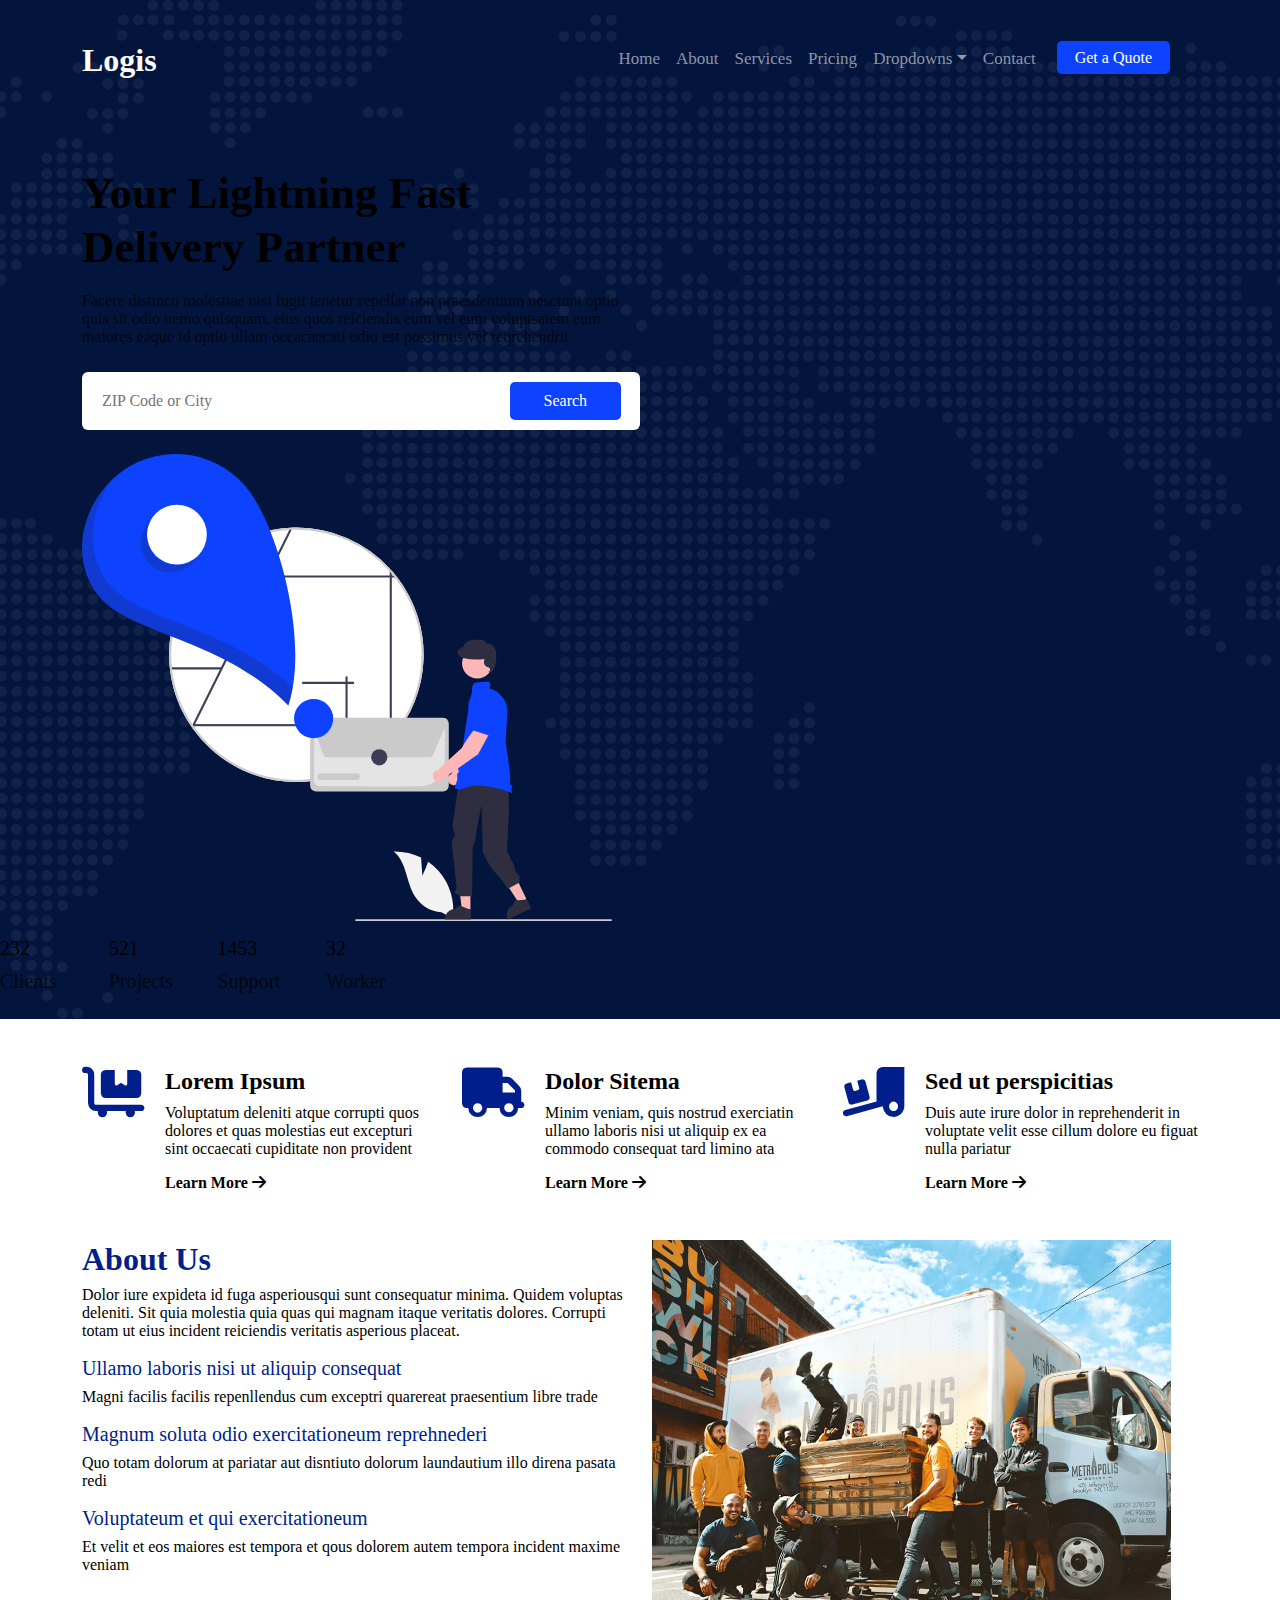
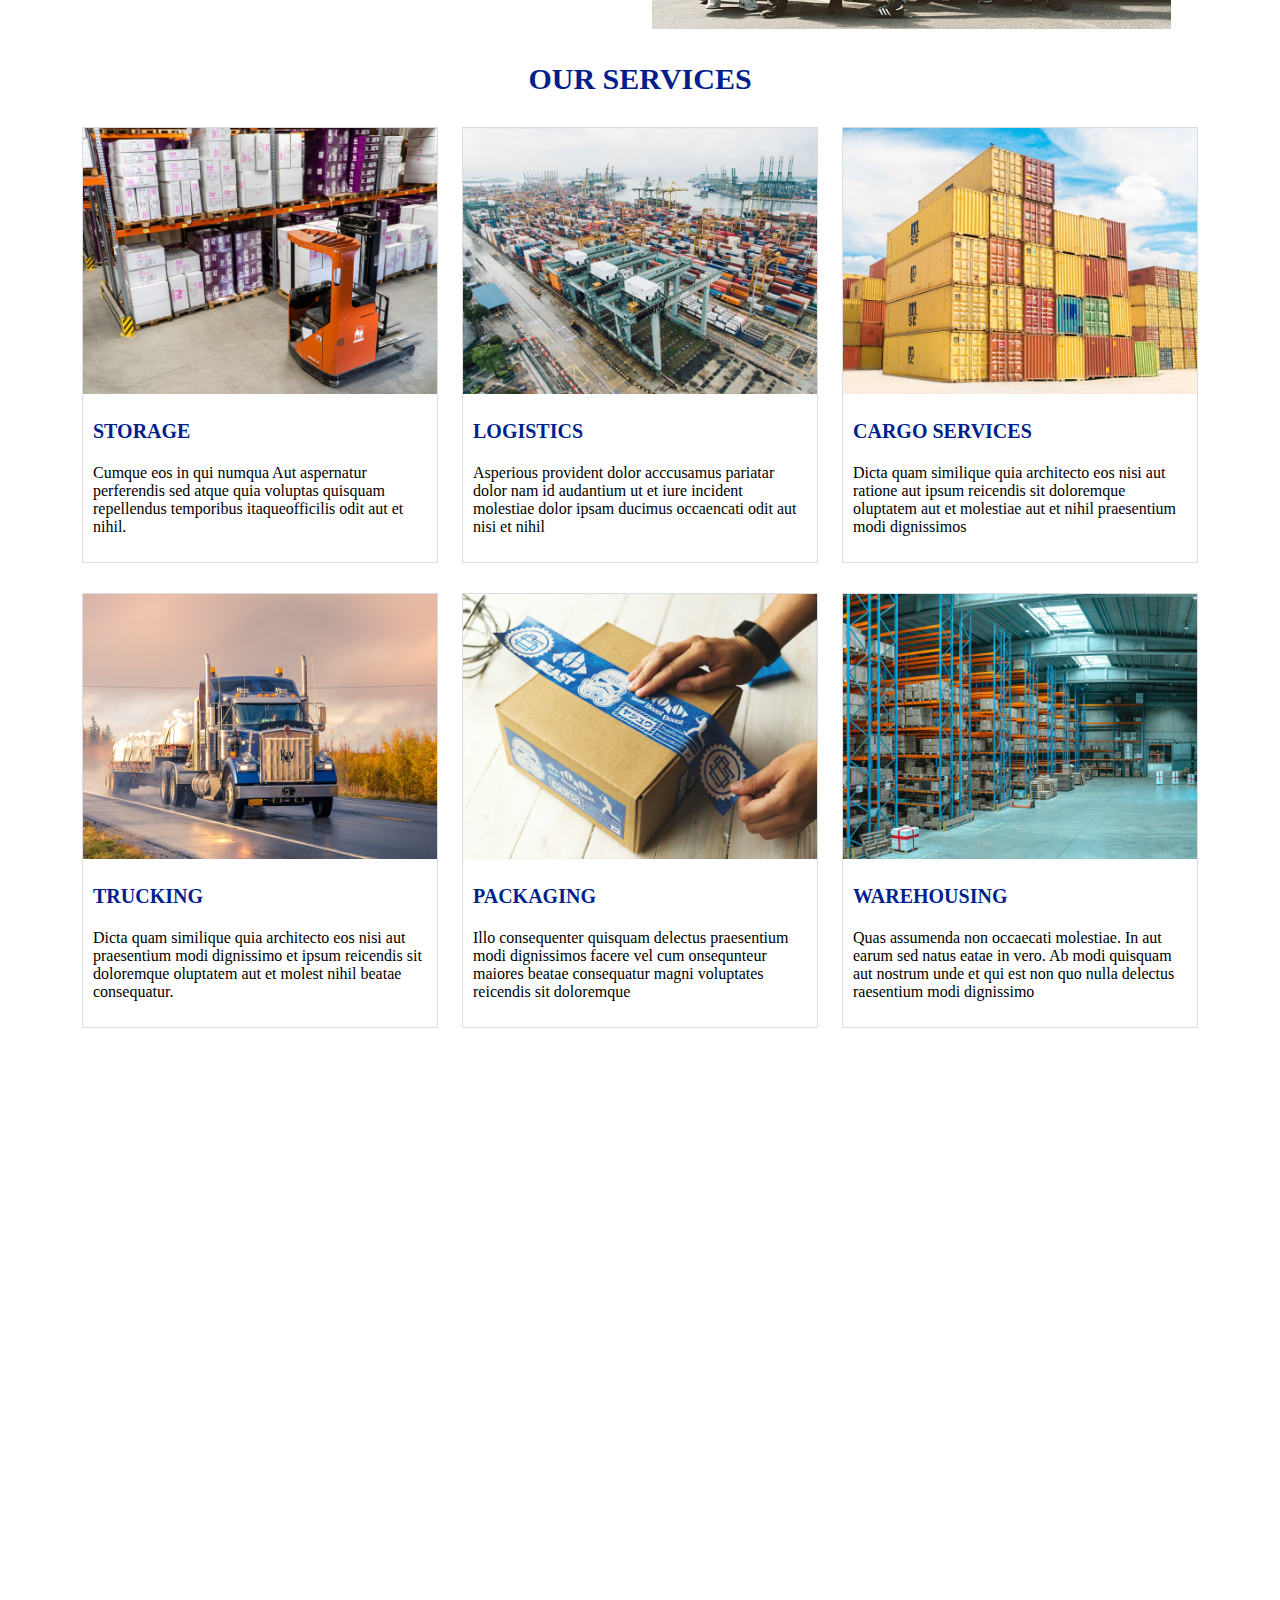
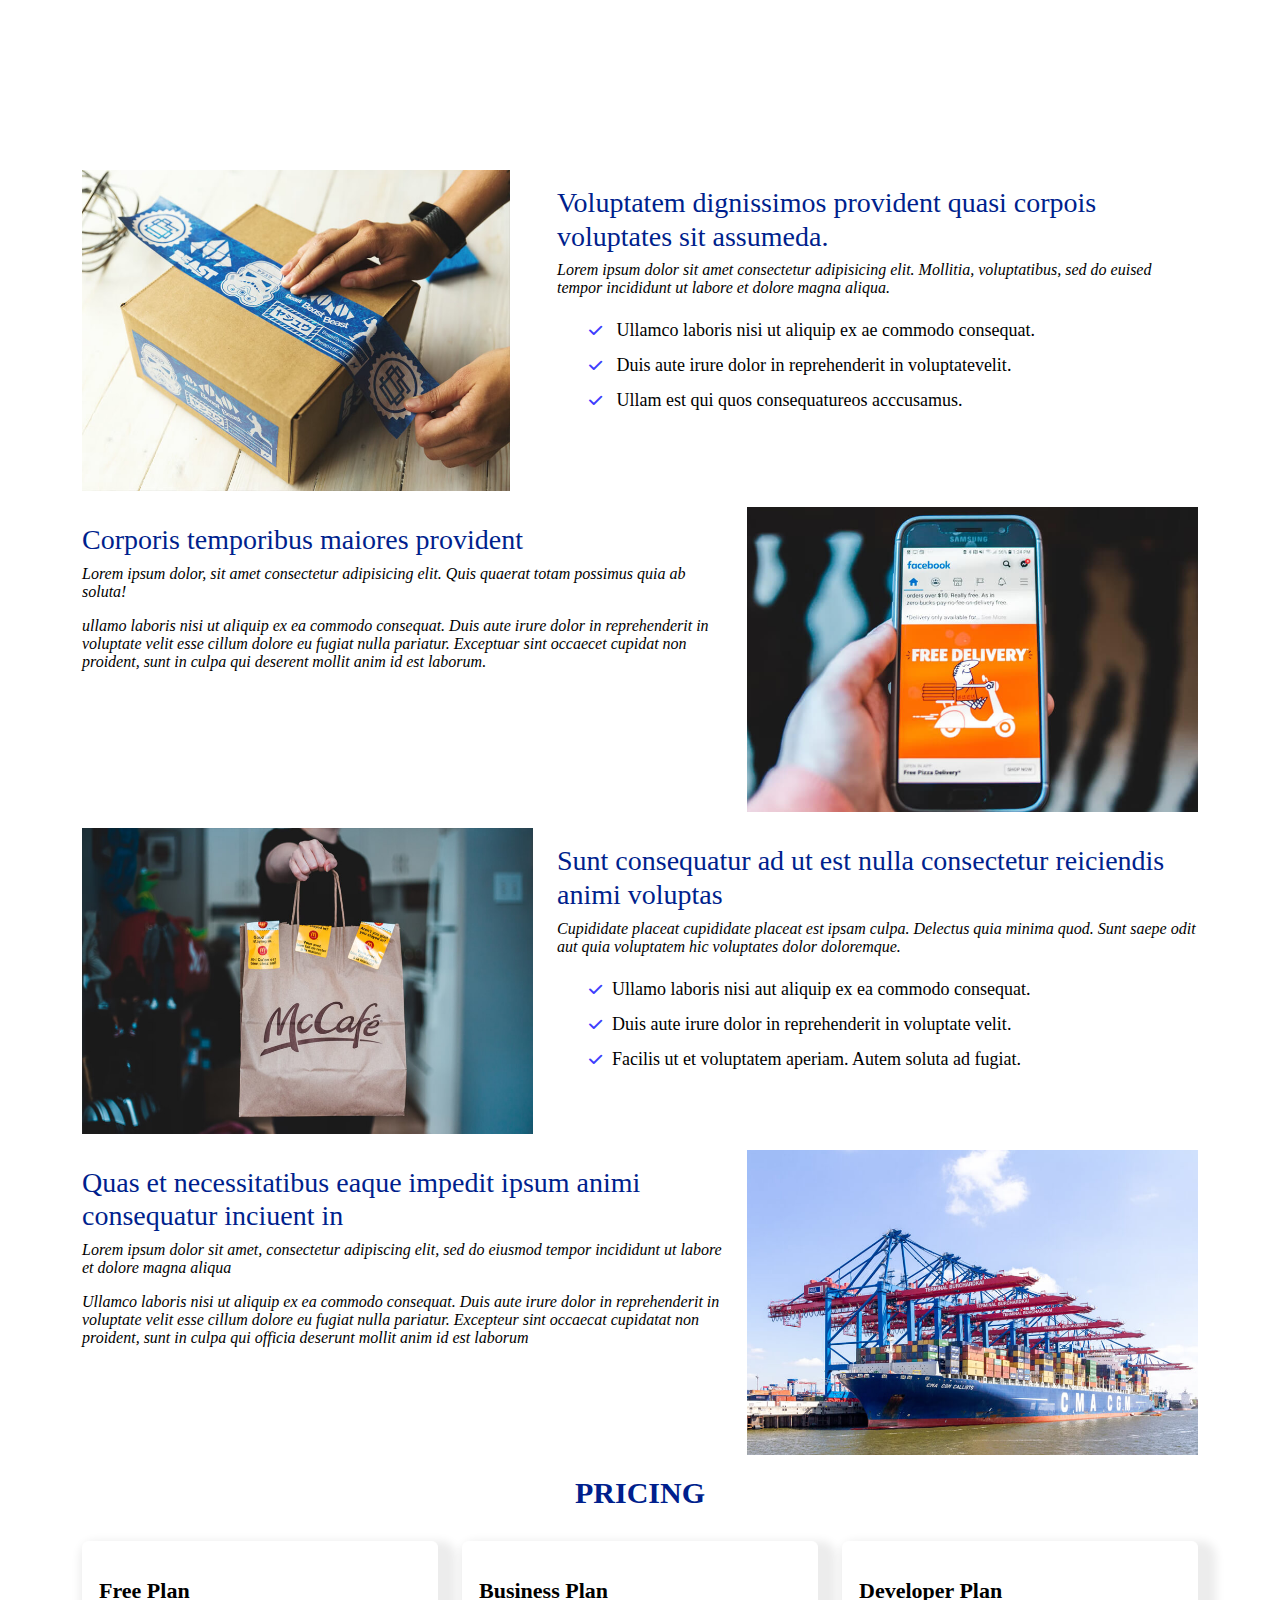
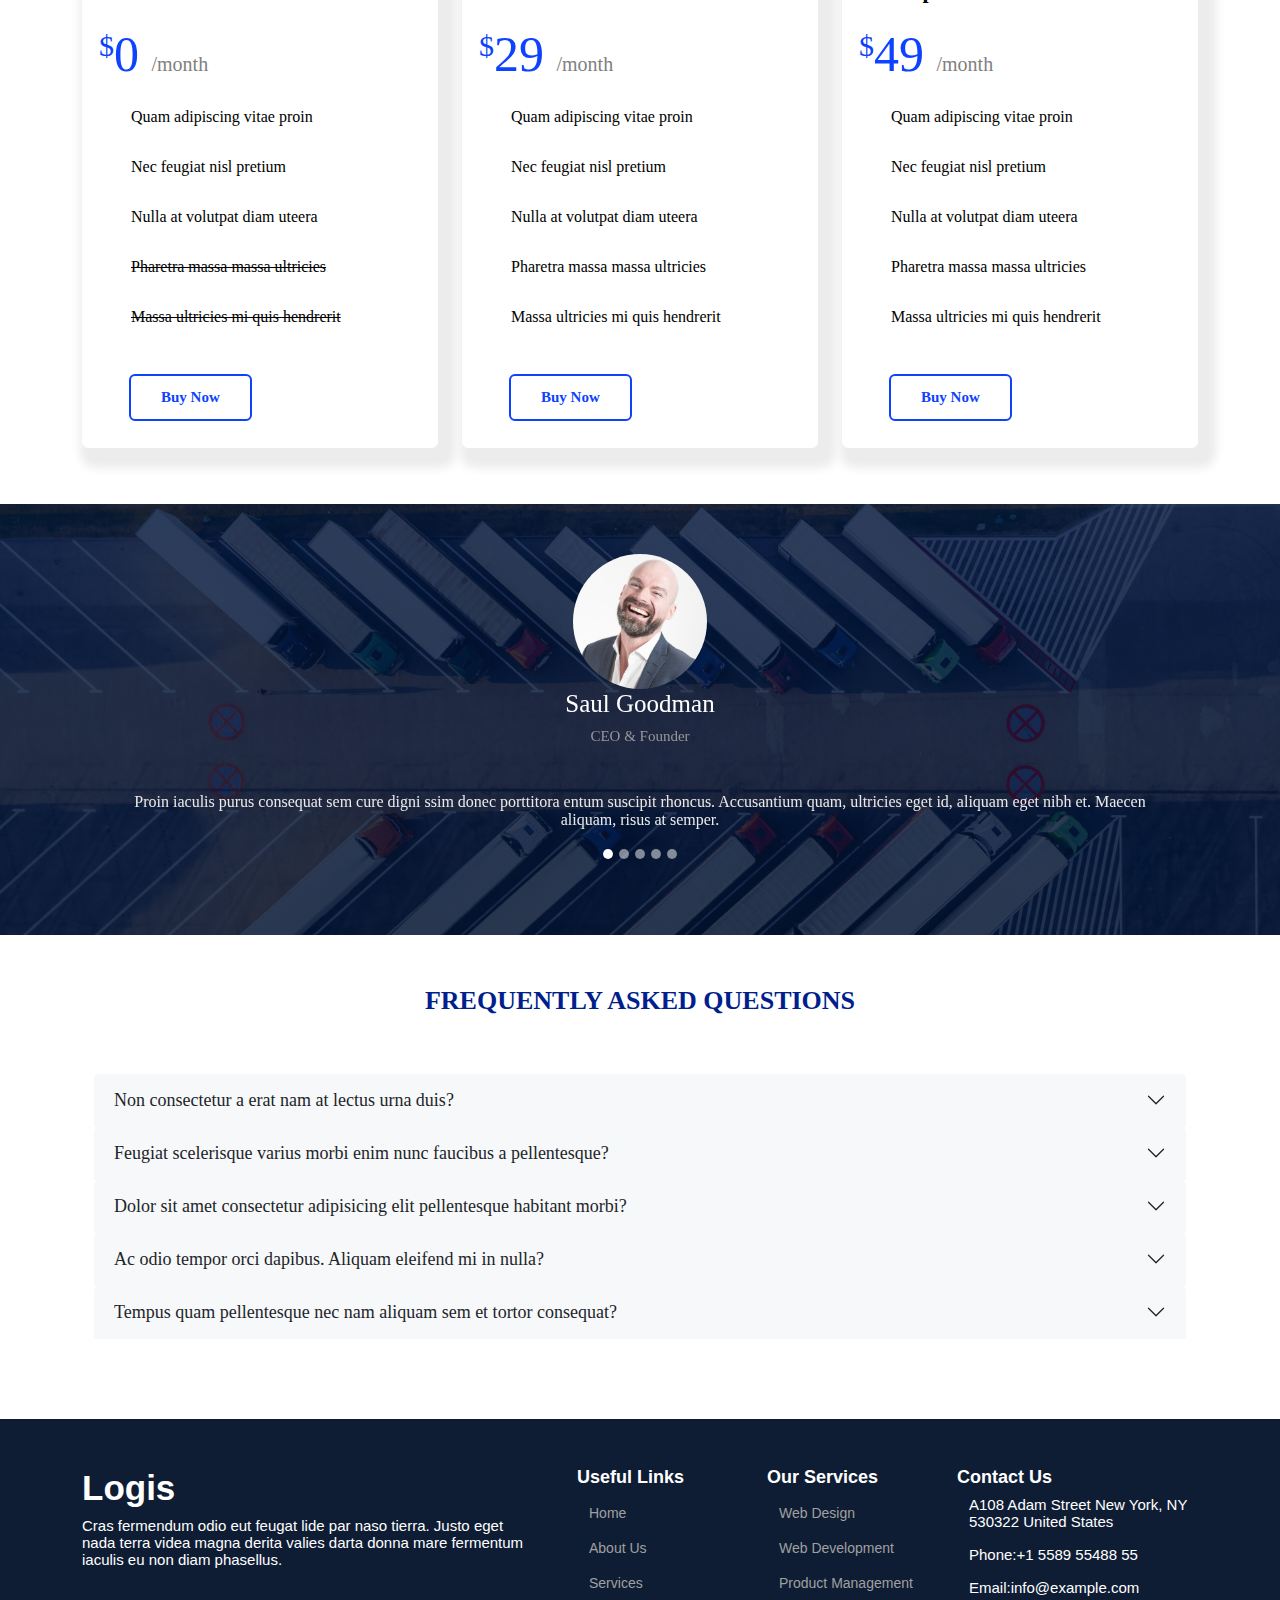
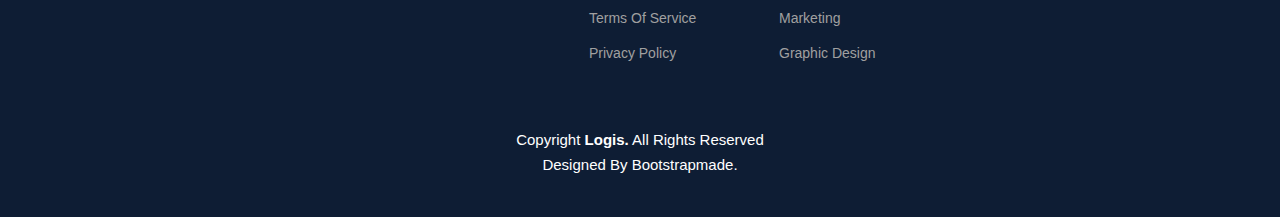
==== index.html @ ae5afc63 "Update index.html" ====
<!DOCTYPE html>
<html lang="en">

<head>
    <meta charset="UTF-8">
    <meta http-equiv="X-UA-Compatible" content="IE=edge">
    <meta name="viewport" content="width=device-width, initial-scale=1.0">
    <link rel="stylesheet" href="style.css">
    <link rel="stylesheet" href="main.css">
    <link rel="stylesheet" href="https://cdnjs.cloudflare.com/ajax/libs/font-awesome/6.2.0/css/all.min.css">
    <title>Logis Bootstrapmade</title>
</head>

<body>

    <div class="banner">
        <nav class="navbar navbar-expand-lg navbar-dark p-4 ">
            <div class="container">
                <a href="index.html" class="navbar-brand fs-2 pt-2">Logis</a>
                <button class="navbar-toggler" data-bs-toggle="offcanvas" data-bs-target="#off">
                    <span class="navbar-toggler-icon"></span>
                </button>
                <div class="offcanvas offcanvas-end" id="off">
                    <div class="offcanvas-header">
                        <a href="index.html" class="navbar-brand">Logis</a>
                        <button class="btn-close" data-bs-dismiss="offcanvas" style="color: white !important;">
                        </button>
                    </div>
                    <div class="offcanvas-body">
                        <ul class="navbar-nav ms-auto">
                            <li class="nav-item"><a href="index.html" class="nav-link">Home </a></li>
                            <li class="nav-item"><a href="about.html" class="nav-link">About </a></li>
                            <li class="nav-item"><a href="service.html" class="nav-link ">Services</a></li>
                            <li class="nav-item"><a href="pricing.html" class="nav-link">Pricing</a></li>
                            <li class="nav-item dropdown"><a href="#" class="nav-link dropdown-toggle "
                                    data-bs-target="#drop" data-bs-toggle="dropdown">Dropdowns</a>
                                <ul class="dropdown-menu" id="drop">
                                    <li><a href="" class="dropdown-item">Drop down 1</a></li>
                                    <li><a href="" class="dropdown-item">Drop down 2</a></li>
                                    <li><a href="" class="dropdown-item">Drop down 3</a></li>
                                    <li><a href="" class="dropdown-item">Drop down 4</a></li>

                                </ul>
                            </li>
                            <li class="nav-item"><a href="contact.html" class="nav-link ">Contact</a></li>
                            <!-- <button class="btn btn-primary p-2">Get a Quote</button> -->
                            <div class="btn">
                                <a href="getaquote.html">Get a Quote</a>
                            </div>
                        </ul>
                    </div>
                </div>
            </div>
        </nav>
        <div class="container text-light>
            <div class="row ">
                <div class="col-12 col-lg-6 col-md-12 col-sm-12 pb-4">
                    <h2 class="pt-5 ">Your lightning fast delivery partner</h2>
                    <p>Facere distinco molestiae nisi fugit tenetur repellat non praesdentium nesciunt optio quis sit
                        odio
                        nemo quisquam. eius quos reiciendis eum vel eum voluptsatem eum maiores eaque id optio ullam
                        occacaecati odio est possimus vel reqrehendrit </p>
                    <form action="">
                        <div class="input">
                            <input type="text" placeholder="ZIP Code or City">
                            <button type="submit">Search</button>
                        </div>
                    </form>
                </div>
                <div class="col-12 col-lg-6 col-md-12 col-sm-12 mb-3">
                    <img src="hero-img.svg" alt="">
                </div>
            </div>
            <div class="row text-center text-lg-start">
                <div class="col-6 col-lg-1 col-md-6 col-sm-6 ">
                    <span class="fs-5 ">232</span>
                    <p class="fs-5 ">Clients</p>
                </div>
                <div class="col-6 col-lg-1 col-md-6 col-sm-6 ">
                    <span class="fs-5 ">521</span>
                    <p class="fs-5 ">Projects</p>
                </div>
                <div class="col-6 col-lg-1 col-md-6 col-sm-6 ">
                    <span class="fs-5 ">1453</span>
                    <p class="fs-5 ">Support</p>
                </div>
                <div class="col-6 col-lg-1 col-md-6 col-sm-6 ">
                    <span class="fs-5 ">32</span>
                    <p class="fs-5 ">Worker</p>
                </div>
            </div>
        </div>
    </div>
    <section class="start">
        <div class="container">
            <div class="row pt-5">
                <div class="col-12 col-lg-4 col-md-12 col-sm-12 d-flex">
                    <div class="div">
                        <i class="fa-solid fa-cart-flatbed"></i>
                    </div>
                    <div>
                        <h3 class="fs-4">Lorem Ipsum</h3>
                        <p>Voluptatum deleniti atque corrupti quos dolores et quas molestias eut excepturi sint
                            occaecati
                            cupiditate
                            non provident</p>
                        <a href="">Learn More <i class="fa-solid fa-arrow-right"></i></a>
                    </div>
                </div>
                <div class="col-12 col-lg-4 col-md-12 col-sm-12 d-flex">
                    <div class="div">
                        <i class="fa-solid fa-truck"></i>
                    </div>
                    <div class="">
                        <h3 class="fs-4">Dolor Sitema</h3>
                        <p>Minim veniam, quis nostrud exerciatin ullamo laboris nisi ut aliquip ex ea commodo consequat
                            tard
                            limino ata</p>
                        <a href="">Learn More <i class="fa-solid fa-arrow-right"></i></a>
                    </div>
                </div>
                <div class="col-12 col-lg-4 col-md-12 col-sm-12 d-flex">
                    <div class="div">
                        <i class="fa-solid fa-truck-ramp-box"></i>
                    </div>
                    <div>
                        <h3 class="fs-4">Sed ut perspicitias</h3>
                        <p>Duis aute irure dolor in reprehenderit in voluptate velit esse cillum dolore eu figuat nulla
                            pariatur
                        </p>
                        <a href="">Learn More <i class="fa-solid fa-arrow-right"></i></a>
                    </div>
                </div>
            </div>
        </div>
    </section>
    <section class="about">
        <div class="container">
            <div class="row">
                <div class="col-12 col-lg-6 col-sm-12">
                    <h3 class="fs-2">About Us </h3>
                    <p>Dolor iure expideta id fuga asperiousqui sunt consequatur minima. Quidem voluptas deleniti. Sit
                        quia
                        molestia quia quas qui magnam itaque veritatis dolores. Corrupti totam ut eius incident
                        reiciendis
                        veritatis asperious placeat. </p>
                    <div class="col">
                        <h5>Ullamo laboris nisi ut aliquip consequat</h5>
                        <p>Magni facilis facilis repenllendus cum exceptri quarereat praesentium libre trade </p>
                    </div>
                    <div class="col">
                        <h5>Magnum soluta odio exercitationeum reprehnederi</h5>
                        <p>Quo totam dolorum at pariatar aut disntiuto dolorum laundautium illo direna pasata redi </p>
                    </div>
                    <div class="col">
                        <h5>Voluptateum et qui exercitationeum </h5>
                        <p>Et velit et eos maiores est tempora et qous dolorem autem tempora incident maxime veniam </p>
                    </div>
                </div>
                <div class="col-12 col-lg-6 col-md-12 col-sm-12">
                    <img src="about.jpg" alt="">
                </div>
            </div>
        </div>

    </section>
    <div class="ourservices">
        <h3>OUR SERVICES </h3>
    </div>
    <section class="service">
        <div class="container">
            <div class="d-flex">
                <div class="row">
                    <div class="col-11 col-lg-4 col-md-6 col-sm-12">
                        <div class="card">

                            <img src="storage-service.jpg" class="w-100" alt="">
                            <h5>STORAGE</h5>
                            <p>Cumque eos in qui numqua Aut aspernatur perferendis sed atque quia voluptas
                                quisquam
                                repellendus temporibus itaqueofficilis odit aut et nihil.</p>

                        </div>
                    </div>
                    <div class="col-11 col-lg-4 col-md-6 col-sm-12">
                        <div class="card">

                            <img src="logistics-service.jpg" alt="" class="w-100">
                            <h5>logistics</h5>
                            <p>Asperious provident dolor acccusamus pariatar dolor nam id audantium ut et iure
                                incident
                                molestiae dolor ipsam ducimus occaencati odit aut nisi et nihil</p>

                        </div>
                    </div>
                    <div class="col-11 col-lg-4 col-md-6 col-sm-12">
                        <div class="card">

                            <img src="cargo-service.jpg" alt="" class="w-100">
                            <h5>cargo services</h5>
                            <p>Dicta quam similique quia architecto eos nisi aut ratione aut ipsum reicendis sit
                                doloremque oluptatem aut et molestiae aut et nihil praesentium modi dignissimos </p>

                        </div>
                    </div>
                    <div class="col-11 col-lg-4 col-md-6 col-sm-12">
                        <div class="card">

                            <img src="trucking-service.jpg" class="w-100" alt="">
                            <h5>trucking</h5>
                            <p>Dicta quam similique quia architecto eos nisi aut praesentium modi dignissimo et
                                ipsum reicendis sit doloremque
                                oluptatem aut et molest nihil beatae consequatur.</p>

                        </div>
                    </div>
                    <div class="col-11 col-lg-4 col-md-6 col-sm-12">
                        <div class="card">

                            <img src="packaging-service.jpg" class="w-100" alt="">
                            <h5>packaging</h5>
                            <p>Illo consequenter quisquam delectus praesentium modi dignissimos facere vel cum
                                onsequnteur maiores beatae consequatur magni voluptates reicendis sit doloremque
                            </p>

                        </div>
                    </div>
                    <div class="col-11 col-lg-4 col-md-6 col-sm-12">
                        <div class="card">

                            <img src="warehousing-service.jpg" class="w-100" alt="">
                            <h5>warehousing</h5>
                            <p>Quas assumenda non occaecati molestiae. In aut earum sed natus eatae in vero. Ab modi
                                quisquam aut nostrum unde et qui est non quo nulla delectus raesentium modi
                                dignissimo</p>

                        </div>
                    </div>
                </div>
            </div>
        </div>
    </section>
    <div class="call">
        <div class="container">
            <h4>Call to action</h4>
            <div class="text-center">
                <p>Duis aute irure dolor in reprehndit in voluptate velit esse cillum dolore eu fugiat nulla
                    pariatur.
                    Exceptuar sint occaecati cupidatat non proident, sunt in culpa qui officia deserunt mollit anim
                    id
                    est laborum.</p>
                <button>Call To Action</button>
            </div>
        </div>
    </div>
    <div class="features ">
        <div class="container">
            <div class="row feature-1">
                <div class="col-12 col-lg-5 col-md-5 col-sm-12 ">
                    <img src="packaging-service.jpg" alt="" class="img-fluid">
                </div>
                <div class="col-12 col-lg-7 col-md-7 col-sm-12 pt-3">
                    <h3>Voluptatem dignissimos provident quasi corpois voluptates sit assumeda.</h3>
                    <p>Lorem ipsum dolor sit amet consectetur adipisicing elit. Mollitia, voluptatibus, sed do euised
                        tempor
                        incididunt ut labore et dolore magna aliqua.</p>
                    <ul>
                        <li><i class="fa-solid fa-check"></i> Ullamco laboris nisi ut aliquip ex ae commodo consequat.
                        </li>
                        <li><i class="fa-solid fa-check"></i> Duis aute irure dolor in reprehenderit in voluptatevelit.
                        </li>
                        <li><i class="fa-solid fa-check"></i> Ullam est qui quos consequatureos acccusamus.</li>
                    </ul>
                </div>
            </div>
            <div class="row feature-2">
                <div class="col-12 col-lg-7 col-md-7 col-sm-12 pt-3">
                    <h3>Corporis temporibus maiores provident</h3>
                    <p>Lorem ipsum dolor, sit amet consectetur adipisicing elit. Quis quaerat totam possimus quia ab
                        soluta!
                    </p>
                    <p>ullamo laboris nisi ut aliquip ex ea commodo consequat. Duis aute irure dolor in reprehenderit in
                        voluptate velit esse cillum dolore eu fugiat nulla pariatur. Exceptuar sint occaecet cupidat non
                        proident, sunt in culpa qui deserent mollit anim id est laborum. </p>
                </div>
                <div class="col-12 col-lg-5 col-md-5 col-sm-12">
                    <img src="features-2.jpg" alt="" class="w-100">
                </div>
            </div>
            <div class="row feature-3">
                <div class="col-12 col-lg-5 col-md-5 col-sm-12">
                    <img src="features-3.jpg" alt="" class="w-100">
                </div>
                <div class="col-12 col-lg-7 col-md-7 col-sm-12 pt-3">
                    <h3>Sunt consequatur ad ut est nulla consectetur reiciendis animi voluptas </h3>
                    <p>Cupididate placeat cupididate placeat est ipsam culpa. Delectus quia minima quod. Sunt saepe odit
                        aut quia voluptatem hic voluptates dolor doloremque. </p>
                    <ul>
                        <li><i class="fa-solid fa-check"></i>Ullamo laboris nisi aut aliquip ex ea commodo consequat.
                        </li>
                        <li><i class="fa-solid fa-check"></i>Duis aute irure dolor in reprehenderit in voluptate velit.
                        </li>
                        <li><i class="fa-solid fa-check"></i>Facilis ut et voluptatem aperiam. Autem soluta ad fugiat.
                        </li>
                    </ul>
                </div>
            </div>
            <div class="row feature-4">
                <div class="col-12 col-lg-7 col-md-7 col-sm-12 pt-3">
                    <h3>Quas et necessitatibus eaque impedit ipsum animi consequatur inciuent in</h3>
                    <p>Lorem ipsum dolor sit amet, consectetur adipiscing elit, sed do eiusmod tempor incididunt ut
                        labore et dolore magna aliqua</p>
                    <p>Ullamco laboris nisi ut aliquip ex ea commodo consequat. Duis aute irure dolor in reprehenderit
                        in voluptate velit esse cillum dolore eu fugiat nulla pariatur. Excepteur sint occaecat
                        cupidatat non proident, sunt in culpa qui officia deserunt mollit anim id est laborum</p>
                </div>
                <div class="col-12 col-lg-5 col-md-5 col-sm-12 ">
                    <img src="features-4.jpg" alt="" class="w-100">
                </div>
            </div>
        </div>
    </div>

    <div class="pricing">
        <div class="container">
            <h3 class="price">pricing</h3>
            <div class="row">
                <div class="col-12 col-lg-4 col-md-12 col-sm-12">
                    <div class="card">
                        <div class="card-body">
                            <h3>free plan</h3>
                            <h4>
                                <sup>$</sup>0
                                <span>/month</span>
                            </h4>
                            <ul>
                                <li> Quam adipiscing vitae proin</li>
                                <li>Nec feugiat nisl pretium</li>
                                <li> Nulla at volutpat diam uteera</li>
                                <del>
                                    <li> Pharetra massa massa ultricies</li>
                                    <li> Massa ultricies mi quis hendrerit</li>
                                </del>
                            </ul>
                            <a href="" class="btn"> Buy Now</a>
                        </div>
                    </div>
                </div>
                <div class="col-12 col-lg-4 col-md-12 col-sm-12">
                    <div class="card">
                        <div class="card-body">
                            <h3>business plan</h3>
                            <h4>
                                <sup>$</sup>29
                                <span>/month</span>
                            </h4>
                            <ul>
                                <li> Quam adipiscing vitae proin</li>
                                <li>Nec feugiat nisl pretium</li>
                                <li> Nulla at volutpat diam uteera</li>
                                <li> Pharetra massa massa ultricies</li>
                                <li> Massa ultricies mi quis hendrerit</li>
                            </ul>
                            <a href="" class="btn"> Buy Now</a>
                        </div>
                    </div>
                </div>
                <div class="col-12 col-lg-4 col-sm-12">
                    <div class="card">
                        <div class="card-body">
                            <h3>developer plan</h3>
                            <h4>
                                <sup>$</sup>49
                                <span>/month</span>
                            </h4>
                            <ul>
                                <li> Quam adipiscing vitae proin</li>
                                <li>Nec feugiat nisl pretium</li>
                                <li> Nulla at volutpat diam uteera</li>
                                <li> Pharetra massa massa ultricies</li>
                                <li> Massa ultricies mi quis hendrerit</li>
                            </ul>
                            <a href="" class="btn"> Buy Now</a>
                        </div>
                    </div>
                </div>
            </div>
        </div>
    </div>

    <section class="swipe">
        <div class="container">
            <div class="carousel" id="crsl" data-bs-ride="carousel">
                <div class="carousel-indicators">
                    <button data-bs-slide-to="0" data-bs-target="#crsl" id="btn-1" class="active"></button>
                    <button data-bs-slide-to="1" data-bs-target="#crsl" id="btn-1"></button>
                    <button data-bs-slide-to="2" data-bs-target="#crsl" id="btn-1"></button>
                    <button data-bs-slide-to="3" data-bs-target="#crsl" id="btn-1"></button>
                    <button data-bs-slide-to="4" data-bs-target="#crsl" id="btn-1"></button>
                </div>
                <div class="carousel-inner ">
                    <div class="carousel-item active">
                        <img src="testimonials-1.jpg" alt="" class="">
                        <h3>saul goodman</h3>
                        <h4>CEO & founder</h4>
                        <p> Proin iaculis purus consequat sem cure digni ssim donec porttitora entum suscipit
                            rhoncus. Accusantium quam, ultricies eget id, aliquam eget nibh et. Maecen aliquam,
                            risus at semper. </p>
                    </div>
                    <div class="carousel-item ">
                        <img src="testimonials-2.jpg" alt="" class="">
                        <h3>Sara wilsson</h3>
                        <h4>designer</h4>
                        <p>Export tempor illum tamen malis malis eram quae irure esse labore quem cillum quid cillum
                            eram malis quorem velit fore eram velit sunt aliqua noster fugiat irure amet legam anim
                            culpa.</p>
                    </div>
                    <div class="carousel-item">
                        <img src="testimonials-3.jpg" alt="" class="">
                        <h3>jena karlis</h3>
                        <h4>store owner</h4>
                        <p>Enim nisi quem export duis labore cillum quae magna enim sint quorum nulla quem veniam
                            duis minum tempor labore quem eram duis noster aute amet eram fore quis sint minum.</p>
                    </div>
                    <div class="carousel-item">
                        <img src="testimonials-4.jpg" alt="" class="">
                        <h3>matt brandon</h3>
                        <h4>freelancer</h4>
                        <p>Fugiat enim eram quae cillum olore dolr amet nulla cupla multos export minum velit minim
                            dolor enim duis veniam ipsum anim magna sunt elit fore quem dolore labore illum veniam.
                        </p>
                    </div>
                    <div class="carousel-item">
                        <img src="testimonials-5.jpg" alt="" class="">
                        <h3>john larson</h3>
                        <h4>entrepreneur</h4>
                        <p> Quis quorum aliqua sint quem legam fore sunt eram irure aliqua veniam tempor noster
                            veniam enim culpa labore duis sunt culpa nulla illum cillum fugiat legam esse veniam
                            culpa fore nisi cillum quid</p>
                    </div>
                </div>
              </div>
        </div>
    </section>
    <section class="question">
        <div class="container ">
            <h3>frequently asked questions</h3>
            <div class="row m-auto">
                <div class="col-12 col-lg-12 col-md-12 col-sm-12">
                    <div class="accordion">
                        <div class="accordion-item">
                            <div class="accordion-header">
                                <button class="accordion-button collapsed" data-bs-target="#accordion"
                                    data-bs-toggle="collapse">Non
                                    consectetur a erat nam at lectus urna duis? </button>
                            </div>
                        </div>
                        <div class="collapse accordion-collapse" id="accordion">
                            <div class="accordion-body">
                                <p>
                                    Feugiat pretium nibh ipsum consequat. Tempus iaculis urna id volutpat lacus laoreet
                                    non
                                    curabitur gravida. Venenatis lectus magna fringilla urna porttitor rhoncus dolor
                                    purus non
                                </p>
                            </div>
                        </div>
                    </div>
                    <div class="accordion">
                        <div class="accordion-item">
                            <div class="accordion-header">
                                <button class="accordion-button collapsed" data-bs-target="#accordion1"
                                    data-bs-toggle="collapse">Feugiat scelerisque varius morbi enim nunc faucibus a
                                    pellentesque?
                                </button>
                            </div>
                        </div>
                        <div class="collapse accordion-collapse" id="accordion1">
                            <div class="accordion-body">
                                <p>Dolor sit amet consectetuar adipsicing elit pellentesque habitat morbi. Id interdum
                                    velit
                                    laoreet id donec ultricies. Fringilla phasellus faucibus scelerisque eleifend donec
                                    pretium.
                                    Est pellentesque elit ullamcorper dignissim. Mauris ultricies eros in cursus turpis
                                    massa
                                    tincident dui. </p>
                            </div>
                        </div>
                    </div>
                    <div class="accordion">
                        <div class="accordion-item">
                            <div class="accordion-header">
                                <button class="accordion-button collapsed" data-bs-target="#accordion2"
                                    data-bs-toggle="collapse">Dolor sit amet consectetur adipisicing elit pellentesque
                                    habitant
                                    morbi?
                                </button>
                            </div>
                        </div>
                        <div class="collapse accordion-collapse" id="accordion2">
                            <div class="accordion-body">
                                <p>Eleifend mi in nulla posuere sollicitudin aliquam ultrices sagittis orci. Faucibus
                                    pulvinar
                                    elementum integer enim. Sem nulla pharetra diam sit amet nisl suscipit. Rutrum
                                    tellus
                                    pellentesque eu tincidunt. Lectus urna duis convallis convallis tellus. Urna
                                    molestie at
                                    elementum eu facilisis sed odio morbi quis</p>
                            </div>
                        </div>
                    </div>
                    <div class="accordion">
                        <div class="accordion-item">
                            <div class="accordion-header">
                                <button class="accordion-button collapsed" data-bs-target="#accordion3"
                                    data-bs-toggle="collapse">Ac odio tempor orci dapibus. Aliquam eleifend mi in nulla?
                                </button>
                            </div>
                        </div>
                        <div class="collapse accordion-collapse" id="accordion3">
                            <div class="accordion-body">
                                <p> Dolor sit amet consectetur adipiscing elit pellentesque habitant morbi. Id interdum
                                    velit
                                    laoreet id donec ultrices. Fringillal phasellus faucibus scelerisque eleifend donec
                                    pretium.
                                    Est pellentesque elit ullamcorper dignissim. Mauris ultrices eros in cursus turpis
                                    massa
                                    tincidunt dui.</p>
                            </div>
                        </div>
                    </div>
                    <div class="accordion">
                        <div class="accordion-item">
                            <div class="accordion-header">
                                <button class="accordion-button collapsed" data-bs-target="#accordion4"
                                    data-bs-toggle="collapse">Tempus quam pellentesque nec nam aliquam sem et tortor
                                    consequat?
                                </button>
                            </div>
                        </div>
                        <div class="collapse accordion-collapse" id="accordion4">
                            <div class="accordion-body">
                                <p>Molestie a iaculis at erat pellentesque adipiscing commodo. Dignissim suspendisse in
                                    est ante
                                    in. Nunc vel risus commodo viverra maecenas accumsan. Sit amet nisl suscipit
                                    adipiscing
                                    bibendum est. Purus gravida quis blandit turpis cursus in</p>
                            </div>
                        </div>
                    </div>
                </div>
            </div>
        </div>
    </section>

    <footer>
        <div class="container">
            <div class="row">
                <div class="col-12 col-lg-5 col-md-12 col-sm-12">
                    <h3>Logis</h3>
                    <p>Cras fermendum odio eut feugat lide par naso tierra. Justo eget nada terra videa magna derita
                        valies darta donna mare fermentum iaculis eu non diam phasellus.</p>
                </div>
                <div class="col-12 col-lg-2 col-md-6 col-sm-6">
                    <h4>useful links</h4>
                    <ul>
                        <li>home</li>
                        <li>about us </li>
                        <li>services</li>
                        <li>terms of service </li>
                        <li>privacy policy</li>
                    </ul>
                </div>
                <div class="col-12 col-lg-2 col-md-6 col-sm-6">
                    <h4>our services</h4>
                    <ul>
                        <li>web design</li>
                        <li>web development</li>
                        <li>product management</li>
                        <li>marketing</li>
                        <li>graphic design</li>
                    </ul>
                </div>
                <div class="col-12 col-lg-3 col-md-6 col-sm-6 ">
                    <h4>contact us</h4>
                    <ul>
                        <p>A108 Adam Street New York, NY 530322 United States</p>
                        <p>Phone:+1 5589 55488 55 </p>
                        <p>Email:info@example.com</p>
                    </ul>
                </div>
            </div>
            <div class="row">
                <div class="col-12 text-center">
                    <div class="last">
                        <p>Copyright <b>Logis.</b> all rights reserved <br> designed by bootstrapmade.</p>
                    </div>
                </div>
            </div>
        </div>
    </footer>



    <script src="main.js"></script>
</body>

</html>
---- style.css ----
* {
    margin: 0px;
    padding: 0px;
    box-sizing: border-box;
}

.banner {
    background-color: #03153d;
    background-image: url(hero-bg.png);
    background-repeat: no-repeat;
    background-size: cover;
    background-position: center;
    width: 100%;
    /* min-height: 100vh; */
}

img {
    width: 95%;
}

nav a {
    font-weight: bolder
}

nav .btn a {
    text-decoration: none;
    padding: 8px 18px;
    background-color: #0d42ff;
    color: white;
    font-size: 16px;
    font-weight: 400;
    border-radius: 5px;
}

nav .btn {
    margin-top: 5px;
}

.navbar #off {
    background-color: rgba(7, 19, 36, 0.9);
    color: rgba(224, 222, 222, 0.7);
    font-size: 17px;
    font-weight: 400;
    /* letter-spacing: 1px; */
    padding: 10px 15px;
    line-height: 34px;
}

/* .navbar #off .btn a {
    padding: 10px 67px;
    font-weight: 400;

} */

form .input {
    /* width: 50%; */
    background-color: white;
    border-radius: 6px;
}

/* .banner .input button {
    background-color: red;
    width: 30%;
    padding: 10px 10px;
    margin: 1px;
} */

/* .banner .input input {
    width: 65%;
} */

form .input input {
    border: none;
    outline: none;
    border-radius: 5px;
    background: none;
    width: 75%;
    padding: 20px;
}

form button {
    color: white;
    background-color: #0d42ff;
    border: none;
    padding: 10px 12px;
    border-radius: 5px;
    width: 20%;
    margin: 5px;
}

.banner p {
    font-size: 16px;
    opacity: 0.7;
    padding-top: 10px;
    padding-bottom: 10px;
}

.container h2 {
    text-transform: capitalize;
    font-weight: bold;
    font-size: 45px;
}

.start h3 {
    font-weight: 600;
}

.start a {
    text-transform: capitalize;
    text-decoration: none;
    color: black;
    padding-top: 50px;
    font-size: 16px;
    font-weight: 700;
    text-align: justify;
}

.about {
    /* background-color: lightblue; */
    margin-top: 3rem;
    margin-bottom: 2rem;
}

.about h3 {
    color: #001f8d;
    font-weight: bold;
}

.about h5 {
    color: #001f8d;
}

.about p {
    color: black;
}

.ourservices h3 {
    color: #001f8d;
    font-size: 30px;
    font-weight: bold;
    text-align: center;
    margin-bottom: 30px;
}

.service .card {
    border: 1px solid rgba(14, 29, 52, 0.15);
    /* height: 100%; */
    /* width: 350px; */
    /* background-color: lightgreen; */
    border-radius: 0px;
    padding: 0px;
    margin-bottom: 30px;
}

.service .card h5 {
    text-transform: uppercase;
    color: #001f8d;
    font-weight: 600;
    margin-top: 15px;
    margin-bottom: 1px;
    padding: 10px;
}

.service .card p {
    padding: 10px;
}

.service .card img {
    width: 100%;
}

.call {
    background: linear-gradient(#021338b4, #02102ead), url(cta-bg.jpg);
    width: 100%;
    height: 70vh;
    background-repeat: no-repeat;
    background-size: cover;
    color: white;
    text-align: center;
    padding: 50px;
    /* opacity: 0.8; */
    background-attachment: fixed;
    margin-top: 50px;
    display: flex;
    align-items: center;
}

.call button {
    border: 2px solid white;
    outline: none;
    background: transparent;
    padding: 10px 45px;
    border-radius: 7px;
    color: white;
    text-align: center;
    font-weight: 600;
    margin-top: 10px;
}

.call button:hover {
    background-color: #0d42ff;
    border: 2px solid #0d42ff;
}

.call h4 {
    color: white;
    font-weight: 700;
    font-size: 30px;
    text-transform: capitalize;

}

.features {
    margin-top: 2rem;
}

.features li {
    list-style: none;
    line-height: 35px;
    font-size: 18px;
}

.features h3 {
    color: #001f8d;
}

.features p {
    font-size: 16px;
    font-style: italic;
}

.feature-1,
.feature-2,
.feature-3,
.feature-4 {
    margin-bottom: 1rem;
}

.pricing .price {
    font-size: 30px;
    text-transform: uppercase;
    color: #001f8d;
    text-align: center;
    margin-bottom: 30px;
}

.pricing .card {
    border: 1px solid #fff;
    box-shadow: 8px 10px 10px 10px rgb(236, 236, 236);
    /* height: 80vh; */
    margin-bottom: 1rem;
    padding-bottom: 10px;
}

.pricing h3 {
    text-transform: capitalize;
    font-size: 22px;
    font-weight: 600;
    margin-bottom: 20px;
    margin-top: 20px;
}

.pricing h4 sup {
    font-size: 30px;
    color: #0d42ff;
}

.pricing h4 {
    font-size: 50px;
    font-weight: 400;
    color: #0d42ff;
}

.pricing h4 span {
    font-size: 20px;
    color: grey;
    font-weight: 400;
}

.pricing li {
    list-style: none;
    line-height: 50px;
}

.pricing a {
    border: 2px solid #0d42ff;
    padding: 10px 30px;
    color: #0d42ff;
    font-weight: 600;
    font-size: 15px;
    margin-left: 30px;
    margin-top: 16px;
}

.pricing a:hover {
    background-color: #0d42ff;
    color: white;
    font-weight: 500;
}

.swipe {
    /* height: 65vh; */
    padding: 50px;
    text-align: center;
    background: linear-gradient(#021338cc, #02102ed0), url(testimonials-bg.jpg);
    background-position: center;
    background-repeat: no-repeat;
    background-size: cover;
    /* opacity: 0.9; */
    margin-top: 40px;
}

#btn-1 {
    border-radius: 50%;
    width: 10px;
    height: 10px;
}

.swipe h3 {
    width: 100%;
    font-size: 25px;
    color: white;
    text-transform: capitalize;
}

.swipe h4 {
    color: rgb(151, 151, 151);
    text-transform: capitalize;
    font-size: 15px;
}

.swipe p {
    color: rgb(235, 233, 233);
    padding: 40px;
    /* background-color: red; */
}

.swipe img {
    width: 28%;
    border-radius: 50%;
    height: 12vh;
}

.question h3 {
    text-transform: uppercase;
    color: #001f8d;
    text-align: center;
    padding: 50px;
    font-weight: 700;
    font-size: 35px;
}

.question {
    text-align: center;
}

.question button {
    font-size: 18px;
    font-weight: 500;
    background: rgba(14, 29, 52, 0.03);
    border: none;
    outline: none;
    box-shadow: 0;
}

footer {
    background-color: #0e1d34;
    margin-top: 5rem;
    color: white;
    padding-top: 3rem;
    font-family: sans-serif;

}

footer li {
    list-style: none;
    text-transform: capitalize;
    line-height: 35px;
    font-size: 14px;
    color: rgb(160, 160, 160);
    cursor: pointer;
    /* text-align: left; */
}

footer li:hover {
    color: white;
}

footer h4 {
    text-transform: capitalize;
    font-size: 18px;
    font-weight: 700;
    /* background-color: red; */
    margin-left: 20px;
}

footer h3 {
    font-size: 35px;
    font-weight: 700;
}

footer p {
    font-size: 15px;
}

.last p {
    text-transform: capitalize;
    line-height: 25px;
    margin: 40px;
}

.features i {
    color: rgb(61, 61, 253);
    font-size: 15px;
    padding-right: 10px;
    /* background-color: red; */
}

.start .div i {
    color: #001f8d;
    font-size: 50px;
    margin-right: 20px;
}

.start h3 {
    font-weight: 600;
    /* background-color: red; */
}

.about i {
    font-size: 40px;
    color: black;
}

.accordion-button:focus {
    box-shadow: unset !important;
}


/* ABOUT.HTML */

.banner2 {
    background-position: center;
    background-size: cover;
    background-repeat: no-repeat;
    background: linear-gradient(#021338cc, #02102ed0), url(page-header.jpg);
    color: white;
    /* min-height: 70vh; */
    padding-bottom: 30px;
    width: 100%;
}

.banner2 .about2 {
    font-weight: 400;
    text-transform: capitalize;
    margin-top: 7rem;
    text-align: center;
    /* width: 50%; */
    align-self: center;
    /* margin-left: 10rem; */
}

.banner2 .about2 h3 {
    font-size: 48px;
    font-weight: 600;
}

.breadcrumbs {
    background-color: #f3f6fc;
    padding: 7px;
    padding-top: 10px;
}

.breadcrumbs a {
    text-decoration: none;
}

.team {
    text-align: center;
    margin-bottom: 6rem;
}

.team h3 {
    padding-bottom: 40px;
    color: #001f8d;
    font-size: 30px;
    text-transform: uppercase;
    font-weight: 700;
}

.team .member {
    padding-top: 25px;
    padding-left: 25px;
    padding-right: 25px;
}

.team .social i {
    font-size: 20px;
    margin-right: 5px;
    color: rgba(14, 29, 52, 0.5);
    margin-bottom: 20px;
}

.team .social i:hover {
    color: #001f8d;
}

.team .card h4 {
    color: black;
    font-weight: 700;
    font-size: 21px;
    font-family: "Inter", sans-serif;
}

.team .card h6 {
    font-size: 13px;
    color: #6c757d;
    font-style: italic;
}

.team .card p {
    color: #6c757d;
    font-style: italic;
}

.number {
    margin: 5.5rem;
    /* background-color: red; */
}

.number h2 {
    color: #06276d;
    text-align: center;
}

.number p {
    text-transform: capitalize;
    font-size: 16px;
    /* background-color: red; */
    margin-top: 1.5rem;
    text-align: center;
    font-weight: 600;
    color: #041335;
}



/* CONTACT.HTML */

.query {
    margin-top: 4rem;
}

.query input {
    padding: 10px 10px;
    border-radius: 5px;
    border: 1px solid #bfcdda;
    outline: none;
}

.query textarea {
    padding: 10px 10px;
    border-radius: 5px;
    border: 1px solid #bfcdda;
    outline: none;
}

.query form a {
    text-decoration: none;
    color: white;
    background-color: #0d42ff;
    padding: 12px 32px;
    border-radius: 5px;
    font-size: 18px;
    /* margin-left: 18rem; */
    text-align: center;
}

.query form a:hover {
    background-color: #577bfc;
    transition: 0.4s;
}

.query h4 {
    font-weight: 600;
    font-family: sans-serif;
}

.query p {
    color: #6c757d;
}

.map {
    margin-top: 4rem;
}




/* PRICING.HTML */


.horizontal .card {
    border: 1px solid #fff;
    box-shadow: 4px 4px 4px 4px rgb(236, 236, 236);
    /* height: 25vh; */
    border: none;
    margin-bottom: 40px;
    padding-top: 20px;
    padding-left: 10px;
    padding-bottom: 30px;
}

.horizontal .price {
    color: #06276d;
    font-size: 32px;
    text-align: center;
    margin: 2rem;
    font-weight: 700;
}

.horizontal h3 {
    color: black;
    font-weight: 600;
    text-transform: capitalize;
    padding: 20px;
    font-size: 23px;
    /* text-align: center; */
}

.horizontal li {
    list-style: none;
    line-height: 30px;
    font-size: 17px;
}

.horizontal a {
    padding: 12px 40px;
    background-color: #0d42ff;
    color: white;
    border-radius: 4px;
    font-size: 18px;
    margin: 10px;
    text-align: center;
}

.horizontal a:hover {
    background-color: #5170df;
    color: white;
}

.horizontal h4 {
    color: #0d42ff;
    font-weight: 400;
    font-size: 40px;
    margin-left: 10px;
    /* text-align: center; */
}

.horizontal h4 span {
    color: #6c757d;
    font-size: 16px;
}






/* GET A QUOTE.HTML */


/* .quote {
    background-color: #f3f6fc;
    width: 80%;
} */
.quote {
    margin-top: 5rem;
    /* padding: 12px; */
}

.quote .img {
    background-image: url(quote-bg.jpg);
    height: 100vh;
    background-repeat: no-repeat;
    background-size: cover;
    background-position: center;
}

.quote form h4 {
    text-transform: uppercase;
    font-size: 14px;
    letter-spacing: 1px;
    font-weight: 700;
    font-family: "Inter", sans-serif;
    margin-left: 12px;
    margin-top: 5px;
    margin-bottom: 5px;
}

.quote form p {
    margin: 8px;
}

.quote form input {
    width: 100%;
    margin: 6px;
    text-transform: capitalize;
    padding: 8px;
    border: 1px solid #c9cfd4;
    outline: none;
    font-size: 13px;
}

.quote form textarea {
    width: 100%;
    margin-left: 6px;
    margin-top: 8px;
    border: 1px solid #c9cfd4;
    padding: 8px;
    outline: none;
}

.quote form a {
    text-decoration: none;
    text-transform: capitalize;
    border: 1px solid #0d42ff;
    padding: 10px 13px;
    letter-spacing: 1px;
    width: 130px;
    font-size: 16px;
    margin-left: 22px;
    margin-top: 8px;
    background-color: #0d42ff;
    color: white;
}

.quote .formstyle {
    background-color: #f3f6fc;
    padding-right: 35px;
    /* width: 55%; */
    /* margin-top: 5rem; */

}



@media screen and (min-width:768px) {
    .pricing .card {
        /* height: 80vh; */
        width: 100%;
    }

    /* .swipe {
        height: 40vh;
    } */

    .swipe img {
        height: 15vh;
        width: 12%;
    }


}

@media screen and (min-width: 576px) {

    .question h3 {
        font-size: 26px;
    }

    /* .features {
        margin: 1rem;
    } */

    /* .feature-1,
    .feature-2,
    .feature-3,
    .feature-4 {
        margin: 1rem;
    } */

    .horizontal .card {
        text-align: center;
    }

    .quote .img {
        /* width: 100%; */
        height: 90vh;
        background-position: center;
    }

    .service .card img {
        width: 100%;
        /* height: 60vh; */
    }

}

/* @media screen and (min-width:576px) {
    .features {
        margin: 1rem;
    }
} */


@media screen and (max-width:320px) {
    .about {
        /* padding: 10px; */
        margin: 0;
        margin-top: 2rem;
        margin-bottom: 2rem;
    }

    .pricing .card {
        /* height: 75vh; */
        width: 95%;
    }

    .pricing li {
        line-height: 35px;
    }

    .question {
        width: 100%;
        font-size: 13px;
        font-weight: 700;
    }

    .question button {
        font-size: 15px;
        font-weight: 700;
    }

    .question h3 {
        font-size: 18px;
        padding: 30px;
    }

    .swipe p {
        padding: 2px;
        font-size: 15px;
    }

    .swipe img {
        width: 35%;
        height: 10vh;
    }

    .swipe {
        width: 100%;
    }


    .features li {
        line-height: 28px;
    }

    .pricing .price {
        margin-top: 3rem;
        /* background-color: red; */
    }

    .banner2 .about2 {
        margin-top: 2rem;
        /* background-color: red; */
        font-size: 16px;
        padding-bottom: 20px;
        /* width: 100%; */
    }

    .number h2 {
        padding: 15px;
    }

    .ourservices h3 {
        margin-top: 20px;
    }

    /* 
    .quote form a {
        width: 90%; 
        text-align: center;

    } */

    .query form a {
        text-align: center;
    }

    .quote .img {
        width: 95%;
        height: 80vh;
        margin: 10px;
    }
}
---- main.css ----
@charset "UTF-8";

*/:root {
    --bs-blue: #0d6efd;
    --bs-indigo: #6610f2;
    --bs-purple: #6f42c1;
    --bs-pink: #d63384;
    --bs-red: #dc3545;
    --bs-orange: #fd7e14;
    --bs-yellow: #ffc107;
    --bs-green: #198754;
    --bs-teal: #20c997;
    --bs-cyan: #0dcaf0;
    --bs-black: #000;
    --bs-white: #fff;
    --bs-gray: #6c757d;
    --bs-gray-dark: #343a40;
    --bs-gray-100: #f8f9fa;
    --bs-gray-200: #e9ecef;
    --bs-gray-300: #dee2e6;
    --bs-gray-400: #ced4da;
    --bs-gray-500: #adb5bd;
    --bs-gray-600: #6c757d;
    --bs-gray-700: #495057;
    --bs-gray-800: #343a40;
    --bs-gray-900: #212529;
    --bs-primary: #0d6efd;
    --bs-secondary: #6c757d;
    --bs-success: #198754;
    --bs-info: #0dcaf0;
    --bs-warning: #ffc107;
    --bs-danger: #dc3545;
    --bs-light: #f8f9fa;
    --bs-dark: #212529;
    --bs-primary-rgb: 13, 110, 253;
    --bs-secondary-rgb: 108, 117, 125;
    --bs-success-rgb: 25, 135, 84;
    --bs-info-rgb: 13, 202, 240;
    --bs-warning-rgb: 255, 193, 7;
    --bs-danger-rgb: 220, 53, 69;
    --bs-light-rgb: 248, 249, 250;
    --bs-dark-rgb: 33, 37, 41;
    --bs-white-rgb: 255, 255, 255;
    --bs-black-rgb: 0, 0, 0;
    --bs-body-color-rgb: 33, 37, 41;
    --bs-body-bg-rgb: 255, 255, 255;
    --bs-font-sans-serif: system-ui, -apple-system, "Segoe UI", Roboto, "Helvetica Neue", "Noto Sans", "Liberation Sans", Arial, sans-serif, "Apple Color Emoji", "Segoe UI Emoji", "Segoe UI Symbol", "Noto Color Emoji";
    --bs-font-monospace: SFMono-Regular, Menlo, Monaco, Consolas, "Liberation Mono", "Courier New", monospace;
    --bs-gradient: linear-gradient(180deg, rgba(255, 255, 255, 0.15), rgba(255, 255, 255, 0));
    --bs-body-font-family: var(--bs-font-sans-serif);
    --bs-body-font-size: 1rem;
    --bs-body-font-weight: 400;
    --bs-body-line-height: 1.5;
    --bs-body-color: #212529;
    --bs-body-bg: #fff;
    --bs-border-width: 1px;
    --bs-border-style: solid;
    --bs-border-color: #dee2e6;
    --bs-border-color-translucent: rgba(0, 0, 0, 0.175);
    --bs-border-radius: 0.375rem;
    --bs-border-radius-sm: 0.25rem;
    --bs-border-radius-lg: 0.5rem;
    --bs-border-radius-xl: 1rem;
    --bs-border-radius-2xl: 2rem;
    --bs-border-radius-pill: 50rem;
    --bs-link-color: #0d6efd;
    --bs-link-hover-color: #0a58ca;
    --bs-code-color: #d63384;
    --bs-highlight-bg: #fff3cd
}

*,
::after,
::before {
    box-sizing: border-box
}

@media (prefers-reduced-motion:no-preference) {
    :root {
        scroll-behavior: smooth
    }
}

body {
    margin: 0;
    font-family: var(--bs-body-font-family);
    font-size: var(--bs-body-font-size);
    font-weight: var(--bs-body-font-weight);
    line-height: var(--bs-body-line-height);
    color: var(--bs-body-color);
    text-align: var(--bs-body-text-align);
    background-color: var(--bs-body-bg);
    -webkit-text-size-adjust: 100%;
    -webkit-tap-highlight-color: transparent
}

hr {
    margin: 1rem 0;
    color: inherit;
    border: 0;
    border-top: 1px solid;
    opacity: .25
}

.h1,
.h2,
.h3,
.h4,
.h5,
.h6,
h1,
h2,
h3,
h4,
h5,
h6 {
    margin-top: 0;
    margin-bottom: .5rem;
    font-weight: 500;
    line-height: 1.2
}

.h1,
h1 {
    font-size: calc(1.375rem + 1.5vw)
}

@media (min-width:1200px) {

    .h1,
    h1 {
        font-size: 2.5rem
    }
}

.h2,
h2 {
    font-size: calc(1.325rem + .9vw)
}

@media (min-width:1200px) {

    .h2,
    h2 {
        font-size: 2rem
    }
}

.h3,
h3 {
    font-size: calc(1.3rem + .6vw)
}

@media (min-width:1200px) {

    .h3,
    h3 {
        font-size: 1.75rem
    }
}

.h4,
h4 {
    font-size: calc(1.275rem + .3vw)
}

@media (min-width:1200px) {

    .h4,
    h4 {
        font-size: 1.5rem
    }
}

.h5,
h5 {
    font-size: 1.25rem
}

.h6,
h6 {
    font-size: 1rem
}

p {
    margin-top: 0;
    margin-bottom: 1rem
}

abbr[title] {
    -webkit-text-decoration: underline dotted;
    text-decoration: underline dotted;
    cursor: help;
    -webkit-text-decoration-skip-ink: none;
    text-decoration-skip-ink: none
}

address {
    margin-bottom: 1rem;
    font-style: normal;
    line-height: inherit
}

ol,
ul {
    padding-left: 2rem
}

dl,
ol,
ul {
    margin-top: 0;
    margin-bottom: 1rem
}

ol ol,
ol ul,
ul ol,
ul ul {
    margin-bottom: 0
}

dt {
    font-weight: 700
}

dd {
    margin-bottom: .5rem;
    margin-left: 0
}

blockquote {
    margin: 0 0 1rem
}

b,
strong {
    font-weight: bolder
}

.small,
small {
    font-size: .875em
}

.mark,
mark {
    padding: .1875em;
    background-color: var(--bs-highlight-bg)
}

sub,
sup {
    position: relative;
    font-size: .75em;
    line-height: 0;
    vertical-align: baseline
}

sub {
    bottom: -.25em
}

sup {
    top: -.5em
}

a {
    color: var(--bs-link-color);
    text-decoration: underline
}

a:hover {
    color: var(--bs-link-hover-color)
}

a:not([href]):not([class]),
a:not([href]):not([class]):hover {
    color: inherit;
    text-decoration: none
}

code,
kbd,
pre,
samp {
    font-family: var(--bs-font-monospace);
    font-size: 1em
}

pre {
    display: block;
    margin-top: 0;
    margin-bottom: 1rem;
    overflow: auto;
    font-size: .875em
}

pre code {
    font-size: inherit;
    color: inherit;
    word-break: normal
}

code {
    font-size: .875em;
    color: var(--bs-code-color);
    word-wrap: break-word
}

a>code {
    color: inherit
}

kbd {
    padding: .1875rem .375rem;
    font-size: .875em;
    color: var(--bs-body-bg);
    background-color: var(--bs-body-color);
    border-radius: .25rem
}

kbd kbd {
    padding: 0;
    font-size: 1em
}

figure {
    margin: 0 0 1rem
}

img,
svg {
    vertical-align: middle
}

table {
    caption-side: bottom;
    border-collapse: collapse
}

caption {
    padding-top: .5rem;
    padding-bottom: .5rem;
    color: #6c757d;
    text-align: left
}

th {
    text-align: inherit;
    text-align: -webkit-match-parent
}

tbody,
td,
tfoot,
th,
thead,
tr {
    border-color: inherit;
    border-style: solid;
    border-width: 0
}

label {
    display: inline-block
}

button {
    border-radius: 0
}

button:focus:not(:focus-visible) {
    outline: 0
}

button,
input,
optgroup,
select,
textarea {
    margin: 0;
    font-family: inherit;
    font-size: inherit;
    line-height: inherit
}

button,
select {
    text-transform: none
}

[role=button] {
    cursor: pointer
}

select {
    word-wrap: normal
}

select:disabled {
    opacity: 1
}

[list]:not([type=date]):not([type=datetime-local]):not([type=month]):not([type=week]):not([type=time])::-webkit-calendar-picker-indicator {
    display: none !important
}

[type=button],
[type=reset],
[type=submit],
button {
    -webkit-appearance: button
}

[type=button]:not(:disabled),
[type=reset]:not(:disabled),
[type=submit]:not(:disabled),
button:not(:disabled) {
    cursor: pointer
}

::-moz-focus-inner {
    padding: 0;
    border-style: none
}

textarea {
    resize: vertical
}

fieldset {
    min-width: 0;
    padding: 0;
    margin: 0;
    border: 0
}

legend {
    float: left;
    width: 100%;
    padding: 0;
    margin-bottom: .5rem;
    font-size: calc(1.275rem + .3vw);
    line-height: inherit
}

@media (min-width:1200px) {
    legend {
        font-size: 1.5rem
    }
}

legend+* {
    clear: left
}

::-webkit-datetime-edit-day-field,
::-webkit-datetime-edit-fields-wrapper,
::-webkit-datetime-edit-hour-field,
::-webkit-datetime-edit-minute,
::-webkit-datetime-edit-month-field,
::-webkit-datetime-edit-text,
::-webkit-datetime-edit-year-field {
    padding: 0
}

::-webkit-inner-spin-button {
    height: auto
}

[type=search] {
    outline-offset: -2px;
    -webkit-appearance: textfield
}

::-webkit-search-decoration {
    -webkit-appearance: none
}

::-webkit-color-swatch-wrapper {
    padding: 0
}

::-webkit-file-upload-button {
    font: inherit;
    -webkit-appearance: button
}

::file-selector-button {
    font: inherit;
    -webkit-appearance: button
}

output {
    display: inline-block
}

iframe {
    border: 0
}

summary {
    display: list-item;
    cursor: pointer
}

progress {
    vertical-align: baseline
}

[hidden] {
    display: none !important
}

.lead {
    font-size: 1.25rem;
    font-weight: 300
}

.display-1 {
    font-size: calc(1.625rem + 4.5vw);
    font-weight: 300;
    line-height: 1.2
}

@media (min-width:1200px) {
    .display-1 {
        font-size: 5rem
    }
}

.display-2 {
    font-size: calc(1.575rem + 3.9vw);
    font-weight: 300;
    line-height: 1.2
}

@media (min-width:1200px) {
    .display-2 {
        font-size: 4.5rem
    }
}

.display-3 {
    font-size: calc(1.525rem + 3.3vw);
    font-weight: 300;
    line-height: 1.2
}

@media (min-width:1200px) {
    .display-3 {
        font-size: 4rem
    }
}

.display-4 {
    font-size: calc(1.475rem + 2.7vw);
    font-weight: 300;
    line-height: 1.2
}

@media (min-width:1200px) {
    .display-4 {
        font-size: 3.5rem
    }
}

.display-5 {
    font-size: calc(1.425rem + 2.1vw);
    font-weight: 300;
    line-height: 1.2
}

@media (min-width:1200px) {
    .display-5 {
        font-size: 3rem
    }
}

.display-6 {
    font-size: calc(1.375rem + 1.5vw);
    font-weight: 300;
    line-height: 1.2
}

@media (min-width:1200px) {
    .display-6 {
        font-size: 2.5rem
    }
}

.list-unstyled {
    padding-left: 0;
    list-style: none
}

.list-inline {
    padding-left: 0;
    list-style: none
}

.list-inline-item {
    display: inline-block
}

.list-inline-item:not(:last-child) {
    margin-right: .5rem
}

.initialism {
    font-size: .875em;
    text-transform: uppercase
}

.blockquote {
    margin-bottom: 1rem;
    font-size: 1.25rem
}

.blockquote>:last-child {
    margin-bottom: 0
}

.blockquote-footer {
    margin-top: -1rem;
    margin-bottom: 1rem;
    font-size: .875em;
    color: #6c757d
}

.blockquote-footer::before {
    content: "— "
}

.img-fluid {
    max-width: 100%;
    height: auto
}

.img-thumbnail {
    padding: .25rem;
    background-color: #fff;
    border: 1px solid var(--bs-border-color);
    border-radius: .375rem;
    max-width: 100%;
    height: auto
}

.figure {
    display: inline-block
}

.figure-img {
    margin-bottom: .5rem;
    line-height: 1
}

.figure-caption {
    font-size: .875em;
    color: #6c757d
}

.container,
.container-fluid,
.container-lg,
.container-md,
.container-sm,
.container-xl,
.container-xxl {
    --bs-gutter-x: 1.5rem;
    --bs-gutter-y: 0;
    width: 100%;
    padding-right: calc(var(--bs-gutter-x) * .5);
    padding-left: calc(var(--bs-gutter-x) * .5);
    margin-right: auto;
    margin-left: auto
}

@media (min-width:576px) {

    .container,
    .container-sm {
        max-width: 540px
    }
}

@media (min-width:768px) {

    .container,
    .container-md,
    .container-sm {
        max-width: 720px
    }
}

@media (min-width:992px) {

    .container,
    .container-lg,
    .container-md,
    .container-sm {
        max-width: 960px
    }
}

@media (min-width:1200px) {

    .container,
    .container-lg,
    .container-md,
    .container-sm,
    .container-xl {
        max-width: 1140px
    }
}

@media (min-width:1400px) {

    .container,
    .container-lg,
    .container-md,
    .container-sm,
    .container-xl,
    .container-xxl {
        max-width: 1320px
    }
}

.row {
    --bs-gutter-x: 1.5rem;
    --bs-gutter-y: 0;
    display: flex;
    flex-wrap: wrap;
    margin-top: calc(-1 * var(--bs-gutter-y));
    margin-right: calc(-.5 * var(--bs-gutter-x));
    margin-left: calc(-.5 * var(--bs-gutter-x))
}

.row>* {
    flex-shrink: 0;
    width: 100%;
    max-width: 100%;
    padding-right: calc(var(--bs-gutter-x) * .5);
    padding-left: calc(var(--bs-gutter-x) * .5);
    margin-top: var(--bs-gutter-y)
}

.col {
    flex: 1 0 0%
}

.row-cols-auto>* {
    flex: 0 0 auto;
    width: auto
}

.row-cols-1>* {
    flex: 0 0 auto;
    width: 100%
}

.row-cols-2>* {
    flex: 0 0 auto;
    width: 50%
}

.row-cols-3>* {
    flex: 0 0 auto;
    width: 33.3333333333%
}

.row-cols-4>* {
    flex: 0 0 auto;
    width: 25%
}

.row-cols-5>* {
    flex: 0 0 auto;
    width: 20%
}

.row-cols-6>* {
    flex: 0 0 auto;
    width: 16.6666666667%
}

.col-auto {
    flex: 0 0 auto;
    width: auto
}

.col-1 {
    flex: 0 0 auto;
    width: 8.33333333%
}

.col-2 {
    flex: 0 0 auto;
    width: 16.66666667%
}

.col-3 {
    flex: 0 0 auto;
    width: 25%
}

.col-4 {
    flex: 0 0 auto;
    width: 33.33333333%
}

.col-5 {
    flex: 0 0 auto;
    width: 41.66666667%
}

.col-6 {
    flex: 0 0 auto;
    width: 50%
}

.col-7 {
    flex: 0 0 auto;
    width: 58.33333333%
}

.col-8 {
    flex: 0 0 auto;
    width: 66.66666667%
}

.col-9 {
    flex: 0 0 auto;
    width: 75%
}

.col-10 {
    flex: 0 0 auto;
    width: 83.33333333%
}

.col-11 {
    flex: 0 0 auto;
    width: 91.66666667%
}

.col-12 {
    flex: 0 0 auto;
    width: 100%
}

.offset-1 {
    margin-left: 8.33333333%
}

.offset-2 {
    margin-left: 16.66666667%
}

.offset-3 {
    margin-left: 25%
}

.offset-4 {
    margin-left: 33.33333333%
}

.offset-5 {
    margin-left: 41.66666667%
}

.offset-6 {
    margin-left: 50%
}

.offset-7 {
    margin-left: 58.33333333%
}

.offset-8 {
    margin-left: 66.66666667%
}

.offset-9 {
    margin-left: 75%
}

.offset-10 {
    margin-left: 83.33333333%
}

.offset-11 {
    margin-left: 91.66666667%
}

.g-0,
.gx-0 {
    --bs-gutter-x: 0
}

.g-0,
.gy-0 {
    --bs-gutter-y: 0
}

.g-1,
.gx-1 {
    --bs-gutter-x: 0.25rem
}

.g-1,
.gy-1 {
    --bs-gutter-y: 0.25rem
}

.g-2,
.gx-2 {
    --bs-gutter-x: 0.5rem
}

.g-2,
.gy-2 {
    --bs-gutter-y: 0.5rem
}

.g-3,
.gx-3 {
    --bs-gutter-x: 1rem
}

.g-3,
.gy-3 {
    --bs-gutter-y: 1rem
}

.g-4,
.gx-4 {
    --bs-gutter-x: 1.5rem
}

.g-4,
.gy-4 {
    --bs-gutter-y: 1.5rem
}

.g-5,
.gx-5 {
    --bs-gutter-x: 3rem
}

.g-5,
.gy-5 {
    --bs-gutter-y: 3rem
}

@media (min-width:576px) {
    .col-sm {
        flex: 1 0 0%
    }

    .row-cols-sm-auto>* {
        flex: 0 0 auto;
        width: auto
    }

    .row-cols-sm-1>* {
        flex: 0 0 auto;
        width: 100%
    }

    .row-cols-sm-2>* {
        flex: 0 0 auto;
        width: 50%
    }

    .row-cols-sm-3>* {
        flex: 0 0 auto;
        width: 33.3333333333%
    }

    .row-cols-sm-4>* {
        flex: 0 0 auto;
        width: 25%
    }

    .row-cols-sm-5>* {
        flex: 0 0 auto;
        width: 20%
    }

    .row-cols-sm-6>* {
        flex: 0 0 auto;
        width: 16.6666666667%
    }

    .col-sm-auto {
        flex: 0 0 auto;
        width: auto
    }

    .col-sm-1 {
        flex: 0 0 auto;
        width: 8.33333333%
    }

    .col-sm-2 {
        flex: 0 0 auto;
        width: 16.66666667%
    }

    .col-sm-3 {
        flex: 0 0 auto;
        width: 25%
    }

    .col-sm-4 {
        flex: 0 0 auto;
        width: 33.33333333%
    }

    .col-sm-5 {
        flex: 0 0 auto;
        width: 41.66666667%
    }

    .col-sm-6 {
        flex: 0 0 auto;
        width: 50%
    }

    .col-sm-7 {
        flex: 0 0 auto;
        width: 58.33333333%
    }

    .col-sm-8 {
        flex: 0 0 auto;
        width: 66.66666667%
    }

    .col-sm-9 {
        flex: 0 0 auto;
        width: 75%
    }

    .col-sm-10 {
        flex: 0 0 auto;
        width: 83.33333333%
    }

    .col-sm-11 {
        flex: 0 0 auto;
        width: 91.66666667%
    }

    .col-sm-12 {
        flex: 0 0 auto;
        width: 100%
    }

    .offset-sm-0 {
        margin-left: 0
    }

    .offset-sm-1 {
        margin-left: 8.33333333%
    }

    .offset-sm-2 {
        margin-left: 16.66666667%
    }

    .offset-sm-3 {
        margin-left: 25%
    }

    .offset-sm-4 {
        margin-left: 33.33333333%
    }

    .offset-sm-5 {
        margin-left: 41.66666667%
    }

    .offset-sm-6 {
        margin-left: 50%
    }

    .offset-sm-7 {
        margin-left: 58.33333333%
    }

    .offset-sm-8 {
        margin-left: 66.66666667%
    }

    .offset-sm-9 {
        margin-left: 75%
    }

    .offset-sm-10 {
        margin-left: 83.33333333%
    }

    .offset-sm-11 {
        margin-left: 91.66666667%
    }

    .g-sm-0,
    .gx-sm-0 {
        --bs-gutter-x: 0
    }

    .g-sm-0,
    .gy-sm-0 {
        --bs-gutter-y: 0
    }

    .g-sm-1,
    .gx-sm-1 {
        --bs-gutter-x: 0.25rem
    }

    .g-sm-1,
    .gy-sm-1 {
        --bs-gutter-y: 0.25rem
    }

    .g-sm-2,
    .gx-sm-2 {
        --bs-gutter-x: 0.5rem
    }

    .g-sm-2,
    .gy-sm-2 {
        --bs-gutter-y: 0.5rem
    }

    .g-sm-3,
    .gx-sm-3 {
        --bs-gutter-x: 1rem
    }

    .g-sm-3,
    .gy-sm-3 {
        --bs-gutter-y: 1rem
    }

    .g-sm-4,
    .gx-sm-4 {
        --bs-gutter-x: 1.5rem
    }

    .g-sm-4,
    .gy-sm-4 {
        --bs-gutter-y: 1.5rem
    }

    .g-sm-5,
    .gx-sm-5 {
        --bs-gutter-x: 3rem
    }

    .g-sm-5,
    .gy-sm-5 {
        --bs-gutter-y: 3rem
    }
}

@media (min-width:768px) {
    .col-md {
        flex: 1 0 0%
    }

    .row-cols-md-auto>* {
        flex: 0 0 auto;
        width: auto
    }

    .row-cols-md-1>* {
        flex: 0 0 auto;
        width: 100%
    }

    .row-cols-md-2>* {
        flex: 0 0 auto;
        width: 50%
    }

    .row-cols-md-3>* {
        flex: 0 0 auto;
        width: 33.3333333333%
    }

    .row-cols-md-4>* {
        flex: 0 0 auto;
        width: 25%
    }

    .row-cols-md-5>* {
        flex: 0 0 auto;
        width: 20%
    }

    .row-cols-md-6>* {
        flex: 0 0 auto;
        width: 16.6666666667%
    }

    .col-md-auto {
        flex: 0 0 auto;
        width: auto
    }

    .col-md-1 {
        flex: 0 0 auto;
        width: 8.33333333%
    }

    .col-md-2 {
        flex: 0 0 auto;
        width: 16.66666667%
    }

    .col-md-3 {
        flex: 0 0 auto;
        width: 25%
    }

    .col-md-4 {
        flex: 0 0 auto;
        width: 33.33333333%
    }

    .col-md-5 {
        flex: 0 0 auto;
        width: 41.66666667%
    }

    .col-md-6 {
        flex: 0 0 auto;
        width: 50%
    }

    .col-md-7 {
        flex: 0 0 auto;
        width: 58.33333333%
    }

    .col-md-8 {
        flex: 0 0 auto;
        width: 66.66666667%
    }

    .col-md-9 {
        flex: 0 0 auto;
        width: 75%
    }

    .col-md-10 {
        flex: 0 0 auto;
        width: 83.33333333%
    }

    .col-md-11 {
        flex: 0 0 auto;
        width: 91.66666667%
    }

    .col-md-12 {
        flex: 0 0 auto;
        width: 100%
    }

    .offset-md-0 {
        margin-left: 0
    }

    .offset-md-1 {
        margin-left: 8.33333333%
    }

    .offset-md-2 {
        margin-left: 16.66666667%
    }

    .offset-md-3 {
        margin-left: 25%
    }

    .offset-md-4 {
        margin-left: 33.33333333%
    }

    .offset-md-5 {
        margin-left: 41.66666667%
    }

    .offset-md-6 {
        margin-left: 50%
    }

    .offset-md-7 {
        margin-left: 58.33333333%
    }

    .offset-md-8 {
        margin-left: 66.66666667%
    }

    .offset-md-9 {
        margin-left: 75%
    }

    .offset-md-10 {
        margin-left: 83.33333333%
    }

    .offset-md-11 {
        margin-left: 91.66666667%
    }

    .g-md-0,
    .gx-md-0 {
        --bs-gutter-x: 0
    }

    .g-md-0,
    .gy-md-0 {
        --bs-gutter-y: 0
    }

    .g-md-1,
    .gx-md-1 {
        --bs-gutter-x: 0.25rem
    }

    .g-md-1,
    .gy-md-1 {
        --bs-gutter-y: 0.25rem
    }

    .g-md-2,
    .gx-md-2 {
        --bs-gutter-x: 0.5rem
    }

    .g-md-2,
    .gy-md-2 {
        --bs-gutter-y: 0.5rem
    }

    .g-md-3,
    .gx-md-3 {
        --bs-gutter-x: 1rem
    }

    .g-md-3,
    .gy-md-3 {
        --bs-gutter-y: 1rem
    }

    .g-md-4,
    .gx-md-4 {
        --bs-gutter-x: 1.5rem
    }

    .g-md-4,
    .gy-md-4 {
        --bs-gutter-y: 1.5rem
    }

    .g-md-5,
    .gx-md-5 {
        --bs-gutter-x: 3rem
    }

    .g-md-5,
    .gy-md-5 {
        --bs-gutter-y: 3rem
    }
}

@media (min-width:992px) {
    .col-lg {
        flex: 1 0 0%
    }

    .row-cols-lg-auto>* {
        flex: 0 0 auto;
        width: auto
    }

    .row-cols-lg-1>* {
        flex: 0 0 auto;
        width: 100%
    }

    .row-cols-lg-2>* {
        flex: 0 0 auto;
        width: 50%
    }

    .row-cols-lg-3>* {
        flex: 0 0 auto;
        width: 33.3333333333%
    }

    .row-cols-lg-4>* {
        flex: 0 0 auto;
        width: 25%
    }

    .row-cols-lg-5>* {
        flex: 0 0 auto;
        width: 20%
    }

    .row-cols-lg-6>* {
        flex: 0 0 auto;
        width: 16.6666666667%
    }

    .col-lg-auto {
        flex: 0 0 auto;
        width: auto
    }

    .col-lg-1 {
        flex: 0 0 auto;
        width: 8.33333333%
    }

    .col-lg-2 {
        flex: 0 0 auto;
        width: 16.66666667%
    }

    .col-lg-3 {
        flex: 0 0 auto;
        width: 25%
    }

    .col-lg-4 {
        flex: 0 0 auto;
        width: 33.33333333%
    }

    .col-lg-5 {
        flex: 0 0 auto;
        width: 41.66666667%
    }

    .col-lg-6 {
        flex: 0 0 auto;
        width: 50%
    }

    .col-lg-7 {
        flex: 0 0 auto;
        width: 58.33333333%
    }

    .col-lg-8 {
        flex: 0 0 auto;
        width: 66.66666667%
    }

    .col-lg-9 {
        flex: 0 0 auto;
        width: 75%
    }

    .col-lg-10 {
        flex: 0 0 auto;
        width: 83.33333333%
    }

    .col-lg-11 {
        flex: 0 0 auto;
        width: 91.66666667%
    }

    .col-lg-12 {
        flex: 0 0 auto;
        width: 100%
    }

    .offset-lg-0 {
        margin-left: 0
    }

    .offset-lg-1 {
        margin-left: 8.33333333%
    }

    .offset-lg-2 {
        margin-left: 16.66666667%
    }

    .offset-lg-3 {
        margin-left: 25%
    }

    .offset-lg-4 {
        margin-left: 33.33333333%
    }

    .offset-lg-5 {
        margin-left: 41.66666667%
    }

    .offset-lg-6 {
        margin-left: 50%
    }

    .offset-lg-7 {
        margin-left: 58.33333333%
    }

    .offset-lg-8 {
        margin-left: 66.66666667%
    }

    .offset-lg-9 {
        margin-left: 75%
    }

    .offset-lg-10 {
        margin-left: 83.33333333%
    }

    .offset-lg-11 {
        margin-left: 91.66666667%
    }

    .g-lg-0,
    .gx-lg-0 {
        --bs-gutter-x: 0
    }

    .g-lg-0,
    .gy-lg-0 {
        --bs-gutter-y: 0
    }

    .g-lg-1,
    .gx-lg-1 {
        --bs-gutter-x: 0.25rem
    }

    .g-lg-1,
    .gy-lg-1 {
        --bs-gutter-y: 0.25rem
    }

    .g-lg-2,
    .gx-lg-2 {
        --bs-gutter-x: 0.5rem
    }

    .g-lg-2,
    .gy-lg-2 {
        --bs-gutter-y: 0.5rem
    }

    .g-lg-3,
    .gx-lg-3 {
        --bs-gutter-x: 1rem
    }

    .g-lg-3,
    .gy-lg-3 {
        --bs-gutter-y: 1rem
    }

    .g-lg-4,
    .gx-lg-4 {
        --bs-gutter-x: 1.5rem
    }

    .g-lg-4,
    .gy-lg-4 {
        --bs-gutter-y: 1.5rem
    }

    .g-lg-5,
    .gx-lg-5 {
        --bs-gutter-x: 3rem
    }

    .g-lg-5,
    .gy-lg-5 {
        --bs-gutter-y: 3rem
    }
}

@media (min-width:1200px) {
    .col-xl {
        flex: 1 0 0%
    }

    .row-cols-xl-auto>* {
        flex: 0 0 auto;
        width: auto
    }

    .row-cols-xl-1>* {
        flex: 0 0 auto;
        width: 100%
    }

    .row-cols-xl-2>* {
        flex: 0 0 auto;
        width: 50%
    }

    .row-cols-xl-3>* {
        flex: 0 0 auto;
        width: 33.3333333333%
    }

    .row-cols-xl-4>* {
        flex: 0 0 auto;
        width: 25%
    }

    .row-cols-xl-5>* {
        flex: 0 0 auto;
        width: 20%
    }

    .row-cols-xl-6>* {
        flex: 0 0 auto;
        width: 16.6666666667%
    }

    .col-xl-auto {
        flex: 0 0 auto;
        width: auto
    }

    .col-xl-1 {
        flex: 0 0 auto;
        width: 8.33333333%
    }

    .col-xl-2 {
        flex: 0 0 auto;
        width: 16.66666667%
    }

    .col-xl-3 {
        flex: 0 0 auto;
        width: 25%
    }

    .col-xl-4 {
        flex: 0 0 auto;
        width: 33.33333333%
    }

    .col-xl-5 {
        flex: 0 0 auto;
        width: 41.66666667%
    }

    .col-xl-6 {
        flex: 0 0 auto;
        width: 50%
    }

    .col-xl-7 {
        flex: 0 0 auto;
        width: 58.33333333%
    }

    .col-xl-8 {
        flex: 0 0 auto;
        width: 66.66666667%
    }

    .col-xl-9 {
        flex: 0 0 auto;
        width: 75%
    }

    .col-xl-10 {
        flex: 0 0 auto;
        width: 83.33333333%
    }

    .col-xl-11 {
        flex: 0 0 auto;
        width: 91.66666667%
    }

    .col-xl-12 {
        flex: 0 0 auto;
        width: 100%
    }

    .offset-xl-0 {
        margin-left: 0
    }

    .offset-xl-1 {
        margin-left: 8.33333333%
    }

    .offset-xl-2 {
        margin-left: 16.66666667%
    }

    .offset-xl-3 {
        margin-left: 25%
    }

    .offset-xl-4 {
        margin-left: 33.33333333%
    }

    .offset-xl-5 {
        margin-left: 41.66666667%
    }

    .offset-xl-6 {
        margin-left: 50%
    }

    .offset-xl-7 {
        margin-left: 58.33333333%
    }

    .offset-xl-8 {
        margin-left: 66.66666667%
    }

    .offset-xl-9 {
        margin-left: 75%
    }

    .offset-xl-10 {
        margin-left: 83.33333333%
    }

    .offset-xl-11 {
        margin-left: 91.66666667%
    }

    .g-xl-0,
    .gx-xl-0 {
        --bs-gutter-x: 0
    }

    .g-xl-0,
    .gy-xl-0 {
        --bs-gutter-y: 0
    }

    .g-xl-1,
    .gx-xl-1 {
        --bs-gutter-x: 0.25rem
    }

    .g-xl-1,
    .gy-xl-1 {
        --bs-gutter-y: 0.25rem
    }

    .g-xl-2,
    .gx-xl-2 {
        --bs-gutter-x: 0.5rem
    }

    .g-xl-2,
    .gy-xl-2 {
        --bs-gutter-y: 0.5rem
    }

    .g-xl-3,
    .gx-xl-3 {
        --bs-gutter-x: 1rem
    }

    .g-xl-3,
    .gy-xl-3 {
        --bs-gutter-y: 1rem
    }

    .g-xl-4,
    .gx-xl-4 {
        --bs-gutter-x: 1.5rem
    }

    .g-xl-4,
    .gy-xl-4 {
        --bs-gutter-y: 1.5rem
    }

    .g-xl-5,
    .gx-xl-5 {
        --bs-gutter-x: 3rem
    }

    .g-xl-5,
    .gy-xl-5 {
        --bs-gutter-y: 3rem
    }
}

@media (min-width:1400px) {
    .col-xxl {
        flex: 1 0 0%
    }

    .row-cols-xxl-auto>* {
        flex: 0 0 auto;
        width: auto
    }

    .row-cols-xxl-1>* {
        flex: 0 0 auto;
        width: 100%
    }

    .row-cols-xxl-2>* {
        flex: 0 0 auto;
        width: 50%
    }

    .row-cols-xxl-3>* {
        flex: 0 0 auto;
        width: 33.3333333333%
    }

    .row-cols-xxl-4>* {
        flex: 0 0 auto;
        width: 25%
    }

    .row-cols-xxl-5>* {
        flex: 0 0 auto;
        width: 20%
    }

    .row-cols-xxl-6>* {
        flex: 0 0 auto;
        width: 16.6666666667%
    }

    .col-xxl-auto {
        flex: 0 0 auto;
        width: auto
    }

    .col-xxl-1 {
        flex: 0 0 auto;
        width: 8.33333333%
    }

    .col-xxl-2 {
        flex: 0 0 auto;
        width: 16.66666667%
    }

    .col-xxl-3 {
        flex: 0 0 auto;
        width: 25%
    }

    .col-xxl-4 {
        flex: 0 0 auto;
        width: 33.33333333%
    }

    .col-xxl-5 {
        flex: 0 0 auto;
        width: 41.66666667%
    }

    .col-xxl-6 {
        flex: 0 0 auto;
        width: 50%
    }

    .col-xxl-7 {
        flex: 0 0 auto;
        width: 58.33333333%
    }

    .col-xxl-8 {
        flex: 0 0 auto;
        width: 66.66666667%
    }

    .col-xxl-9 {
        flex: 0 0 auto;
        width: 75%
    }

    .col-xxl-10 {
        flex: 0 0 auto;
        width: 83.33333333%
    }

    .col-xxl-11 {
        flex: 0 0 auto;
        width: 91.66666667%
    }

    .col-xxl-12 {
        flex: 0 0 auto;
        width: 100%
    }

    .offset-xxl-0 {
        margin-left: 0
    }

    .offset-xxl-1 {
        margin-left: 8.33333333%
    }

    .offset-xxl-2 {
        margin-left: 16.66666667%
    }

    .offset-xxl-3 {
        margin-left: 25%
    }

    .offset-xxl-4 {
        margin-left: 33.33333333%
    }

    .offset-xxl-5 {
        margin-left: 41.66666667%
    }

    .offset-xxl-6 {
        margin-left: 50%
    }

    .offset-xxl-7 {
        margin-left: 58.33333333%
    }

    .offset-xxl-8 {
        margin-left: 66.66666667%
    }

    .offset-xxl-9 {
        margin-left: 75%
    }

    .offset-xxl-10 {
        margin-left: 83.33333333%
    }

    .offset-xxl-11 {
        margin-left: 91.66666667%
    }

    .g-xxl-0,
    .gx-xxl-0 {
        --bs-gutter-x: 0
    }

    .g-xxl-0,
    .gy-xxl-0 {
        --bs-gutter-y: 0
    }

    .g-xxl-1,
    .gx-xxl-1 {
        --bs-gutter-x: 0.25rem
    }

    .g-xxl-1,
    .gy-xxl-1 {
        --bs-gutter-y: 0.25rem
    }

    .g-xxl-2,
    .gx-xxl-2 {
        --bs-gutter-x: 0.5rem
    }

    .g-xxl-2,
    .gy-xxl-2 {
        --bs-gutter-y: 0.5rem
    }

    .g-xxl-3,
    .gx-xxl-3 {
        --bs-gutter-x: 1rem
    }

    .g-xxl-3,
    .gy-xxl-3 {
        --bs-gutter-y: 1rem
    }

    .g-xxl-4,
    .gx-xxl-4 {
        --bs-gutter-x: 1.5rem
    }

    .g-xxl-4,
    .gy-xxl-4 {
        --bs-gutter-y: 1.5rem
    }

    .g-xxl-5,
    .gx-xxl-5 {
        --bs-gutter-x: 3rem
    }

    .g-xxl-5,
    .gy-xxl-5 {
        --bs-gutter-y: 3rem
    }
}

.table {
    --bs-table-color: var(--bs-body-color);
    --bs-table-bg: transparent;
    --bs-table-border-color: var(--bs-border-color);
    --bs-table-accent-bg: transparent;
    --bs-table-striped-color: var(--bs-body-color);
    --bs-table-striped-bg: rgba(0, 0, 0, 0.05);
    --bs-table-active-color: var(--bs-body-color);
    --bs-table-active-bg: rgba(0, 0, 0, 0.1);
    --bs-table-hover-color: var(--bs-body-color);
    --bs-table-hover-bg: rgba(0, 0, 0, 0.075);
    width: 100%;
    margin-bottom: 1rem;
    color: var(--bs-table-color);
    vertical-align: top;
    border-color: var(--bs-table-border-color)
}

.table>:not(caption)>*>* {
    padding: .5rem .5rem;
    background-color: var(--bs-table-bg);
    border-bottom-width: 1px;
    box-shadow: inset 0 0 0 9999px var(--bs-table-accent-bg)
}

.table>tbody {
    vertical-align: inherit
}

.table>thead {
    vertical-align: bottom
}

.table-group-divider {
    border-top: 2px solid currentcolor
}

.caption-top {
    caption-side: top
}

.table-sm>:not(caption)>*>* {
    padding: .25rem .25rem
}

.table-bordered>:not(caption)>* {
    border-width: 1px 0
}

.table-bordered>:not(caption)>*>* {
    border-width: 0 1px
}

.table-borderless>:not(caption)>*>* {
    border-bottom-width: 0
}

.table-borderless>:not(:first-child) {
    border-top-width: 0
}

.table-striped>tbody>tr:nth-of-type(odd)>* {
    --bs-table-accent-bg: var(--bs-table-striped-bg);
    color: var(--bs-table-striped-color)
}

.table-striped-columns>:not(caption)>tr>:nth-child(2n) {
    --bs-table-accent-bg: var(--bs-table-striped-bg);
    color: var(--bs-table-striped-color)
}

.table-active {
    --bs-table-accent-bg: var(--bs-table-active-bg);
    color: var(--bs-table-active-color)
}

.table-hover>tbody>tr:hover>* {
    --bs-table-accent-bg: var(--bs-table-hover-bg);
    color: var(--bs-table-hover-color)
}

.table-primary {
    --bs-table-color: #000;
    --bs-table-bg: #cfe2ff;
    --bs-table-border-color: #bacbe6;
    --bs-table-striped-bg: #c5d7f2;
    --bs-table-striped-color: #000;
    --bs-table-active-bg: #bacbe6;
    --bs-table-active-color: #000;
    --bs-table-hover-bg: #bfd1ec;
    --bs-table-hover-color: #000;
    color: var(--bs-table-color);
    border-color: var(--bs-table-border-color)
}

.table-secondary {
    --bs-table-color: #000;
    --bs-table-bg: #e2e3e5;
    --bs-table-border-color: #cbccce;
    --bs-table-striped-bg: #d7d8da;
    --bs-table-striped-color: #000;
    --bs-table-active-bg: #cbccce;
    --bs-table-active-color: #000;
    --bs-table-hover-bg: #d1d2d4;
    --bs-table-hover-color: #000;
    color: var(--bs-table-color);
    border-color: var(--bs-table-border-color)
}

.table-success {
    --bs-table-color: #000;
    --bs-table-bg: #d1e7dd;
    --bs-table-border-color: #bcd0c7;
    --bs-table-striped-bg: #c7dbd2;
    --bs-table-striped-color: #000;
    --bs-table-active-bg: #bcd0c7;
    --bs-table-active-color: #000;
    --bs-table-hover-bg: #c1d6cc;
    --bs-table-hover-color: #000;
    color: var(--bs-table-color);
    border-color: var(--bs-table-border-color)
}

.table-info {
    --bs-table-color: #000;
    --bs-table-bg: #cff4fc;
    --bs-table-border-color: #badce3;
    --bs-table-striped-bg: #c5e8ef;
    --bs-table-striped-color: #000;
    --bs-table-active-bg: #badce3;
    --bs-table-active-color: #000;
    --bs-table-hover-bg: #bfe2e9;
    --bs-table-hover-color: #000;
    color: var(--bs-table-color);
    border-color: var(--bs-table-border-color)
}

.table-warning {
    --bs-table-color: #000;
    --bs-table-bg: #fff3cd;
    --bs-table-border-color: #e6dbb9;
    --bs-table-striped-bg: #f2e7c3;
    --bs-table-striped-color: #000;
    --bs-table-active-bg: #e6dbb9;
    --bs-table-active-color: #000;
    --bs-table-hover-bg: #ece1be;
    --bs-table-hover-color: #000;
    color: var(--bs-table-color);
    border-color: var(--bs-table-border-color)
}

.table-danger {
    --bs-table-color: #000;
    --bs-table-bg: #f8d7da;
    --bs-table-border-color: #dfc2c4;
    --bs-table-striped-bg: #eccccf;
    --bs-table-striped-color: #000;
    --bs-table-active-bg: #dfc2c4;
    --bs-table-active-color: #000;
    --bs-table-hover-bg: #e5c7ca;
    --bs-table-hover-color: #000;
    color: var(--bs-table-color);
    border-color: var(--bs-table-border-color)
}

.table-light {
    --bs-table-color: #000;
    --bs-table-bg: #f8f9fa;
    --bs-table-border-color: #dfe0e1;
    --bs-table-striped-bg: #ecedee;
    --bs-table-striped-color: #000;
    --bs-table-active-bg: #dfe0e1;
    --bs-table-active-color: #000;
    --bs-table-hover-bg: #e5e6e7;
    --bs-table-hover-color: #000;
    color: var(--bs-table-color);
    border-color: var(--bs-table-border-color)
}

.table-dark {
    --bs-table-color: #fff;
    --bs-table-bg: #212529;
    --bs-table-border-color: #373b3e;
    --bs-table-striped-bg: #2c3034;
    --bs-table-striped-color: #fff;
    --bs-table-active-bg: #373b3e;
    --bs-table-active-color: #fff;
    --bs-table-hover-bg: #323539;
    --bs-table-hover-color: #fff;
    color: var(--bs-table-color);
    border-color: var(--bs-table-border-color)
}

.table-responsive {
    overflow-x: auto;
    -webkit-overflow-scrolling: touch
}

@media (max-width:575.98px) {
    .table-responsive-sm {
        overflow-x: auto;
        -webkit-overflow-scrolling: touch
    }
}

@media (max-width:767.98px) {
    .table-responsive-md {
        overflow-x: auto;
        -webkit-overflow-scrolling: touch
    }
}

@media (max-width:991.98px) {
    .table-responsive-lg {
        overflow-x: auto;
        -webkit-overflow-scrolling: touch
    }
}

@media (max-width:1199.98px) {
    .table-responsive-xl {
        overflow-x: auto;
        -webkit-overflow-scrolling: touch
    }
}

@media (max-width:1399.98px) {
    .table-responsive-xxl {
        overflow-x: auto;
        -webkit-overflow-scrolling: touch
    }
}

.form-label {
    margin-bottom: .5rem
}

.col-form-label {
    padding-top: calc(.375rem + 1px);
    padding-bottom: calc(.375rem + 1px);
    margin-bottom: 0;
    font-size: inherit;
    line-height: 1.5
}

.col-form-label-lg {
    padding-top: calc(.5rem + 1px);
    padding-bottom: calc(.5rem + 1px);
    font-size: 1.25rem
}

.col-form-label-sm {
    padding-top: calc(.25rem + 1px);
    padding-bottom: calc(.25rem + 1px);
    font-size: .875rem
}

.form-text {
    margin-top: .25rem;
    font-size: .875em;
    color: #6c757d
}

.form-control {
    display: block;
    width: 100%;
    padding: .375rem .75rem;
    font-size: 1rem;
    font-weight: 400;
    line-height: 1.5;
    color: #212529;
    background-color: #fff;
    background-clip: padding-box;
    border: 1px solid #ced4da;
    -webkit-appearance: none;
    -moz-appearance: none;
    appearance: none;
    border-radius: .375rem;
    transition: border-color .15s ease-in-out, box-shadow .15s ease-in-out
}

@media (prefers-reduced-motion:reduce) {
    .form-control {
        transition: none
    }
}

.form-control[type=file] {
    overflow: hidden
}

.form-control[type=file]:not(:disabled):not([readonly]) {
    cursor: pointer
}

.form-control:focus {
    color: #212529;
    background-color: #fff;
    border-color: #86b7fe;
    outline: 0;
    box-shadow: 0 0 0 .25rem rgba(13, 110, 253, .25)
}

.form-control::-webkit-date-and-time-value {
    height: 1.5em
}

.form-control::-moz-placeholder {
    color: #6c757d;
    opacity: 1
}

.form-control::placeholder {
    color: #6c757d;
    opacity: 1
}

.form-control:disabled {
    background-color: #e9ecef;
    opacity: 1
}

.form-control::-webkit-file-upload-button {
    padding: .375rem .75rem;
    margin: -.375rem -.75rem;
    -webkit-margin-end: .75rem;
    margin-inline-end: .75rem;
    color: #212529;
    background-color: #e9ecef;
    pointer-events: none;
    border-color: inherit;
    border-style: solid;
    border-width: 0;
    border-inline-end-width: 1px;
    border-radius: 0;
    -webkit-transition: color .15s ease-in-out, background-color .15s ease-in-out, border-color .15s ease-in-out, box-shadow .15s ease-in-out;
    transition: color .15s ease-in-out, background-color .15s ease-in-out, border-color .15s ease-in-out, box-shadow .15s ease-in-out
}

.form-control::file-selector-button {
    padding: .375rem .75rem;
    margin: -.375rem -.75rem;
    -webkit-margin-end: .75rem;
    margin-inline-end: .75rem;
    color: #212529;
    background-color: #e9ecef;
    pointer-events: none;
    border-color: inherit;
    border-style: solid;
    border-width: 0;
    border-inline-end-width: 1px;
    border-radius: 0;
    transition: color .15s ease-in-out, background-color .15s ease-in-out, border-color .15s ease-in-out, box-shadow .15s ease-in-out
}

@media (prefers-reduced-motion:reduce) {
    .form-control::-webkit-file-upload-button {
        -webkit-transition: none;
        transition: none
    }

    .form-control::file-selector-button {
        transition: none
    }
}

.form-control:hover:not(:disabled):not([readonly])::-webkit-file-upload-button {
    background-color: #dde0e3
}

.form-control:hover:not(:disabled):not([readonly])::file-selector-button {
    background-color: #dde0e3
}

.form-control-plaintext {
    display: block;
    width: 100%;
    padding: .375rem 0;
    margin-bottom: 0;
    line-height: 1.5;
    color: #212529;
    background-color: transparent;
    border: solid transparent;
    border-width: 1px 0
}

.form-control-plaintext:focus {
    outline: 0
}

.form-control-plaintext.form-control-lg,
.form-control-plaintext.form-control-sm {
    padding-right: 0;
    padding-left: 0
}

.form-control-sm {
    min-height: calc(1.5em + .5rem + 2px);
    padding: .25rem .5rem;
    font-size: .875rem;
    border-radius: .25rem
}

.form-control-sm::-webkit-file-upload-button {
    padding: .25rem .5rem;
    margin: -.25rem -.5rem;
    -webkit-margin-end: .5rem;
    margin-inline-end: .5rem
}

.form-control-sm::file-selector-button {
    padding: .25rem .5rem;
    margin: -.25rem -.5rem;
    -webkit-margin-end: .5rem;
    margin-inline-end: .5rem
}

.form-control-lg {
    min-height: calc(1.5em + 1rem + 2px);
    padding: .5rem 1rem;
    font-size: 1.25rem;
    border-radius: .5rem
}

.form-control-lg::-webkit-file-upload-button {
    padding: .5rem 1rem;
    margin: -.5rem -1rem;
    -webkit-margin-end: 1rem;
    margin-inline-end: 1rem
}

.form-control-lg::file-selector-button {
    padding: .5rem 1rem;
    margin: -.5rem -1rem;
    -webkit-margin-end: 1rem;
    margin-inline-end: 1rem
}

textarea.form-control {
    min-height: calc(1.5em + .75rem + 2px)
}

textarea.form-control-sm {
    min-height: calc(1.5em + .5rem + 2px)
}

textarea.form-control-lg {
    min-height: calc(1.5em + 1rem + 2px)
}

.form-control-color {
    width: 3rem;
    height: calc(1.5em + .75rem + 2px);
    padding: .375rem
}

.form-control-color:not(:disabled):not([readonly]) {
    cursor: pointer
}

.form-control-color::-moz-color-swatch {
    border: 0 !important;
    border-radius: .375rem
}

.form-control-color::-webkit-color-swatch {
    border-radius: .375rem
}

.form-control-color.form-control-sm {
    height: calc(1.5em + .5rem + 2px)
}

.form-control-color.form-control-lg {
    height: calc(1.5em + 1rem + 2px)
}

.form-select {
    display: block;
    width: 100%;
    padding: .375rem 2.25rem .375rem .75rem;
    -moz-padding-start: calc(0.75rem - 3px);
    font-size: 1rem;
    font-weight: 400;
    line-height: 1.5;
    color: #212529;
    background-color: #fff;
    background-image: url("data:image/svg+xml,%3csvg xmlns='http://www.w3.org/2000/svg' viewBox='0 0 16 16'%3e%3cpath fill='none' stroke='%23343a40' stroke-linecap='round' stroke-linejoin='round' stroke-width='2' d='m2 5 6 6 6-6'/%3e%3c/svg%3e");
    background-repeat: no-repeat;
    background-position: right .75rem center;
    background-size: 16px 12px;
    border: 1px solid #ced4da;
    border-radius: .375rem;
    transition: border-color .15s ease-in-out, box-shadow .15s ease-in-out;
    -webkit-appearance: none;
    -moz-appearance: none;
    appearance: none
}

@media (prefers-reduced-motion:reduce) {
    .form-select {
        transition: none
    }
}

.form-select:focus {
    border-color: #86b7fe;
    outline: 0;
    box-shadow: 0 0 0 .25rem rgba(13, 110, 253, .25)
}

.form-select[multiple],
.form-select[size]:not([size="1"]) {
    padding-right: .75rem;
    background-image: none
}

.form-select:disabled {
    background-color: #e9ecef
}

.form-select:-moz-focusring {
    color: transparent;
    text-shadow: 0 0 0 #212529
}

.form-select-sm {
    padding-top: .25rem;
    padding-bottom: .25rem;
    padding-left: .5rem;
    font-size: .875rem;
    border-radius: .25rem
}

.form-select-lg {
    padding-top: .5rem;
    padding-bottom: .5rem;
    padding-left: 1rem;
    font-size: 1.25rem;
    border-radius: .5rem
}

.form-check {
    display: block;
    min-height: 1.5rem;
    padding-left: 1.5em;
    margin-bottom: .125rem
}

.form-check .form-check-input {
    float: left;
    margin-left: -1.5em
}

.form-check-reverse {
    padding-right: 1.5em;
    padding-left: 0;
    text-align: right
}

.form-check-reverse .form-check-input {
    float: right;
    margin-right: -1.5em;
    margin-left: 0
}

.form-check-input {
    width: 1em;
    height: 1em;
    margin-top: .25em;
    vertical-align: top;
    background-color: #fff;
    background-repeat: no-repeat;
    background-position: center;
    background-size: contain;
    border: 1px solid rgba(0, 0, 0, .25);
    -webkit-appearance: none;
    -moz-appearance: none;
    appearance: none;
    -webkit-print-color-adjust: exact;
    color-adjust: exact;
    print-color-adjust: exact
}

.form-check-input[type=checkbox] {
    border-radius: .25em
}

.form-check-input[type=radio] {
    border-radius: 50%
}

.form-check-input:active {
    filter: brightness(90%)
}

.form-check-input:focus {
    border-color: #86b7fe;
    outline: 0;
    box-shadow: 0 0 0 .25rem rgba(13, 110, 253, .25)
}

.form-check-input:checked {
    background-color: #0d6efd;
    border-color: #0d6efd
}

.form-check-input:checked[type=checkbox] {
    background-image: url("data:image/svg+xml,%3csvg xmlns='http://www.w3.org/2000/svg' viewBox='0 0 20 20'%3e%3cpath fill='none' stroke='%23fff' stroke-linecap='round' stroke-linejoin='round' stroke-width='3' d='m6 10 3 3 6-6'/%3e%3c/svg%3e")
}

.form-check-input:checked[type=radio] {
    background-image: url("data:image/svg+xml,%3csvg xmlns='http://www.w3.org/2000/svg' viewBox='-4 -4 8 8'%3e%3ccircle r='2' fill='%23fff'/%3e%3c/svg%3e")
}

.form-check-input[type=checkbox]:indeterminate {
    background-color: #0d6efd;
    border-color: #0d6efd;
    background-image: url("data:image/svg+xml,%3csvg xmlns='http://www.w3.org/2000/svg' viewBox='0 0 20 20'%3e%3cpath fill='none' stroke='%23fff' stroke-linecap='round' stroke-linejoin='round' stroke-width='3' d='M6 10h8'/%3e%3c/svg%3e")
}

.form-check-input:disabled {
    pointer-events: none;
    filter: none;
    opacity: .5
}

.form-check-input:disabled~.form-check-label,
.form-check-input[disabled]~.form-check-label {
    cursor: default;
    opacity: .5
}

.form-switch {
    padding-left: 2.5em
}

.form-switch .form-check-input {
    width: 2em;
    margin-left: -2.5em;
    background-image: url("data:image/svg+xml,%3csvg xmlns='http://www.w3.org/2000/svg' viewBox='-4 -4 8 8'%3e%3ccircle r='3' fill='rgba%280, 0, 0, 0.25%29'/%3e%3c/svg%3e");
    background-position: left center;
    border-radius: 2em;
    transition: background-position .15s ease-in-out
}

@media (prefers-reduced-motion:reduce) {
    .form-switch .form-check-input {
        transition: none
    }
}

.form-switch .form-check-input:focus {
    background-image: url("data:image/svg+xml,%3csvg xmlns='http://www.w3.org/2000/svg' viewBox='-4 -4 8 8'%3e%3ccircle r='3' fill='%2386b7fe'/%3e%3c/svg%3e")
}

.form-switch .form-check-input:checked {
    background-position: right center;
    background-image: url("data:image/svg+xml,%3csvg xmlns='http://www.w3.org/2000/svg' viewBox='-4 -4 8 8'%3e%3ccircle r='3' fill='%23fff'/%3e%3c/svg%3e")
}

.form-switch.form-check-reverse {
    padding-right: 2.5em;
    padding-left: 0
}

.form-switch.form-check-reverse .form-check-input {
    margin-right: -2.5em;
    margin-left: 0
}

.form-check-inline {
    display: inline-block;
    margin-right: 1rem
}

.btn-check {
    position: absolute;
    clip: rect(0, 0, 0, 0);
    pointer-events: none
}

.btn-check:disabled+.btn,
.btn-check[disabled]+.btn {
    pointer-events: none;
    filter: none;
    opacity: .65
}

.form-range {
    width: 100%;
    height: 1.5rem;
    padding: 0;
    background-color: transparent;
    -webkit-appearance: none;
    -moz-appearance: none;
    appearance: none
}

.form-range:focus {
    outline: 0
}

.form-range:focus::-webkit-slider-thumb {
    box-shadow: 0 0 0 1px #fff, 0 0 0 .25rem rgba(13, 110, 253, .25)
}

.form-range:focus::-moz-range-thumb {
    box-shadow: 0 0 0 1px #fff, 0 0 0 .25rem rgba(13, 110, 253, .25)
}

.form-range::-moz-focus-outer {
    border: 0
}

.form-range::-webkit-slider-thumb {
    width: 1rem;
    height: 1rem;
    margin-top: -.25rem;
    background-color: #0d6efd;
    border: 0;
    border-radius: 1rem;
    -webkit-transition: background-color .15s ease-in-out, border-color .15s ease-in-out, box-shadow .15s ease-in-out;
    transition: background-color .15s ease-in-out, border-color .15s ease-in-out, box-shadow .15s ease-in-out;
    -webkit-appearance: none;
    appearance: none
}

@media (prefers-reduced-motion:reduce) {
    .form-range::-webkit-slider-thumb {
        -webkit-transition: none;
        transition: none
    }
}

.form-range::-webkit-slider-thumb:active {
    background-color: #b6d4fe
}

.form-range::-webkit-slider-runnable-track {
    width: 100%;
    height: .5rem;
    color: transparent;
    cursor: pointer;
    background-color: #dee2e6;
    border-color: transparent;
    border-radius: 1rem
}

.form-range::-moz-range-thumb {
    width: 1rem;
    height: 1rem;
    background-color: #0d6efd;
    border: 0;
    border-radius: 1rem;
    -moz-transition: background-color .15s ease-in-out, border-color .15s ease-in-out, box-shadow .15s ease-in-out;
    transition: background-color .15s ease-in-out, border-color .15s ease-in-out, box-shadow .15s ease-in-out;
    -moz-appearance: none;
    appearance: none
}

@media (prefers-reduced-motion:reduce) {
    .form-range::-moz-range-thumb {
        -moz-transition: none;
        transition: none
    }
}

.form-range::-moz-range-thumb:active {
    background-color: #b6d4fe
}

.form-range::-moz-range-track {
    width: 100%;
    height: .5rem;
    color: transparent;
    cursor: pointer;
    background-color: #dee2e6;
    border-color: transparent;
    border-radius: 1rem
}

.form-range:disabled {
    pointer-events: none
}

.form-range:disabled::-webkit-slider-thumb {
    background-color: #adb5bd
}

.form-range:disabled::-moz-range-thumb {
    background-color: #adb5bd
}

.form-floating {
    position: relative
}

.form-floating>.form-control,
.form-floating>.form-control-plaintext,
.form-floating>.form-select {
    height: calc(3.5rem + 2px);
    line-height: 1.25
}

.form-floating>label {
    position: absolute;
    top: 0;
    left: 0;
    width: 100%;
    height: 100%;
    padding: 1rem .75rem;
    overflow: hidden;
    text-align: start;
    text-overflow: ellipsis;
    white-space: nowrap;
    pointer-events: none;
    border: 1px solid transparent;
    transform-origin: 0 0;
    transition: opacity .1s ease-in-out, transform .1s ease-in-out
}

@media (prefers-reduced-motion:reduce) {
    .form-floating>label {
        transition: none
    }
}

.form-floating>.form-control,
.form-floating>.form-control-plaintext {
    padding: 1rem .75rem
}

.form-floating>.form-control-plaintext::-moz-placeholder,
.form-floating>.form-control::-moz-placeholder {
    color: transparent
}

.form-floating>.form-control-plaintext::placeholder,
.form-floating>.form-control::placeholder {
    color: transparent
}

.form-floating>.form-control-plaintext:not(:-moz-placeholder-shown),
.form-floating>.form-control:not(:-moz-placeholder-shown) {
    padding-top: 1.625rem;
    padding-bottom: .625rem
}

.form-floating>.form-control-plaintext:focus,
.form-floating>.form-control-plaintext:not(:placeholder-shown),
.form-floating>.form-control:focus,
.form-floating>.form-control:not(:placeholder-shown) {
    padding-top: 1.625rem;
    padding-bottom: .625rem
}

.form-floating>.form-control-plaintext:-webkit-autofill,
.form-floating>.form-control:-webkit-autofill {
    padding-top: 1.625rem;
    padding-bottom: .625rem
}

.form-floating>.form-select {
    padding-top: 1.625rem;
    padding-bottom: .625rem
}

.form-floating>.form-control:not(:-moz-placeholder-shown)~label {
    opacity: .65;
    transform: scale(.85) translateY(-.5rem) translateX(.15rem)
}

.form-floating>.form-control-plaintext~label,
.form-floating>.form-control:focus~label,
.form-floating>.form-control:not(:placeholder-shown)~label,
.form-floating>.form-select~label {
    opacity: .65;
    transform: scale(.85) translateY(-.5rem) translateX(.15rem)
}

.form-floating>.form-control:-webkit-autofill~label {
    opacity: .65;
    transform: scale(.85) translateY(-.5rem) translateX(.15rem)
}

.form-floating>.form-control-plaintext~label {
    border-width: 1px 0
}

.input-group {
    position: relative;
    display: flex;
    flex-wrap: wrap;
    align-items: stretch;
    width: 100%
}

.input-group>.form-control,
.input-group>.form-floating,
.input-group>.form-select {
    position: relative;
    flex: 1 1 auto;
    width: 1%;
    min-width: 0
}

.input-group>.form-control:focus,
.input-group>.form-floating:focus-within,
.input-group>.form-select:focus {
    z-index: 5
}

.input-group .btn {
    position: relative;
    z-index: 2
}

.input-group .btn:focus {
    z-index: 5
}

.input-group-text {
    display: flex;
    align-items: center;
    padding: .375rem .75rem;
    font-size: 1rem;
    font-weight: 400;
    line-height: 1.5;
    color: #212529;
    text-align: center;
    white-space: nowrap;
    background-color: #e9ecef;
    border: 1px solid #ced4da;
    border-radius: .375rem
}

.input-group-lg>.btn,
.input-group-lg>.form-control,
.input-group-lg>.form-select,
.input-group-lg>.input-group-text {
    padding: .5rem 1rem;
    font-size: 1.25rem;
    border-radius: .5rem
}

.input-group-sm>.btn,
.input-group-sm>.form-control,
.input-group-sm>.form-select,
.input-group-sm>.input-group-text {
    padding: .25rem .5rem;
    font-size: .875rem;
    border-radius: .25rem
}

.input-group-lg>.form-select,
.input-group-sm>.form-select {
    padding-right: 3rem
}

.input-group:not(.has-validation)>.dropdown-toggle:nth-last-child(n+3),
.input-group:not(.has-validation)>.form-floating:not(:last-child)>.form-control,
.input-group:not(.has-validation)>.form-floating:not(:last-child)>.form-select,
.input-group:not(.has-validation)>:not(:last-child):not(.dropdown-toggle):not(.dropdown-menu):not(.form-floating) {
    border-top-right-radius: 0;
    border-bottom-right-radius: 0
}

.input-group.has-validation>.dropdown-toggle:nth-last-child(n+4),
.input-group.has-validation>.form-floating:nth-last-child(n+3)>.form-control,
.input-group.has-validation>.form-floating:nth-last-child(n+3)>.form-select,
.input-group.has-validation>:nth-last-child(n+3):not(.dropdown-toggle):not(.dropdown-menu):not(.form-floating) {
    border-top-right-radius: 0;
    border-bottom-right-radius: 0
}

.input-group>:not(:first-child):not(.dropdown-menu):not(.valid-tooltip):not(.valid-feedback):not(.invalid-tooltip):not(.invalid-feedback) {
    margin-left: -1px;
    border-top-left-radius: 0;
    border-bottom-left-radius: 0
}

.input-group>.form-floating:not(:first-child)>.form-control,
.input-group>.form-floating:not(:first-child)>.form-select {
    border-top-left-radius: 0;
    border-bottom-left-radius: 0
}

.valid-feedback {
    display: none;
    width: 100%;
    margin-top: .25rem;
    font-size: .875em;
    color: #198754
}

.valid-tooltip {
    position: absolute;
    top: 100%;
    z-index: 5;
    display: none;
    max-width: 100%;
    padding: .25rem .5rem;
    margin-top: .1rem;
    font-size: .875rem;
    color: #fff;
    background-color: rgba(25, 135, 84, .9);
    border-radius: .375rem
}

.is-valid~.valid-feedback,
.is-valid~.valid-tooltip,
.was-validated :valid~.valid-feedback,
.was-validated :valid~.valid-tooltip {
    display: block
}

.form-control.is-valid,
.was-validated .form-control:valid {
    border-color: #198754;
    padding-right: calc(1.5em + .75rem);
    background-image: url("data:image/svg+xml,%3csvg xmlns='http://www.w3.org/2000/svg' viewBox='0 0 8 8'%3e%3cpath fill='%23198754' d='M2.3 6.73.6 4.53c-.4-1.04.46-1.4 1.1-.8l1.1 1.4 3.4-3.8c.6-.63 1.6-.27 1.2.7l-4 4.6c-.43.5-.8.4-1.1.1z'/%3e%3c/svg%3e");
    background-repeat: no-repeat;
    background-position: right calc(.375em + .1875rem) center;
    background-size: calc(.75em + .375rem) calc(.75em + .375rem)
}

.form-control.is-valid:focus,
.was-validated .form-control:valid:focus {
    border-color: #198754;
    box-shadow: 0 0 0 .25rem rgba(25, 135, 84, .25)
}

.was-validated textarea.form-control:valid,
textarea.form-control.is-valid {
    padding-right: calc(1.5em + .75rem);
    background-position: top calc(.375em + .1875rem) right calc(.375em + .1875rem)
}

.form-select.is-valid,
.was-validated .form-select:valid {
    border-color: #198754
}

.form-select.is-valid:not([multiple]):not([size]),
.form-select.is-valid:not([multiple])[size="1"],
.was-validated .form-select:valid:not([multiple]):not([size]),
.was-validated .form-select:valid:not([multiple])[size="1"] {
    padding-right: 4.125rem;
    background-image: url("data:image/svg+xml,%3csvg xmlns='http://www.w3.org/2000/svg' viewBox='0 0 16 16'%3e%3cpath fill='none' stroke='%23343a40' stroke-linecap='round' stroke-linejoin='round' stroke-width='2' d='m2 5 6 6 6-6'/%3e%3c/svg%3e"), url("data:image/svg+xml,%3csvg xmlns='http://www.w3.org/2000/svg' viewBox='0 0 8 8'%3e%3cpath fill='%23198754' d='M2.3 6.73.6 4.53c-.4-1.04.46-1.4 1.1-.8l1.1 1.4 3.4-3.8c.6-.63 1.6-.27 1.2.7l-4 4.6c-.43.5-.8.4-1.1.1z'/%3e%3c/svg%3e");
    background-position: right .75rem center, center right 2.25rem;
    background-size: 16px 12px, calc(.75em + .375rem) calc(.75em + .375rem)
}

.form-select.is-valid:focus,
.was-validated .form-select:valid:focus {
    border-color: #198754;
    box-shadow: 0 0 0 .25rem rgba(25, 135, 84, .25)
}

.form-control-color.is-valid,
.was-validated .form-control-color:valid {
    width: calc(3rem + calc(1.5em + .75rem))
}

.form-check-input.is-valid,
.was-validated .form-check-input:valid {
    border-color: #198754
}

.form-check-input.is-valid:checked,
.was-validated .form-check-input:valid:checked {
    background-color: #198754
}

.form-check-input.is-valid:focus,
.was-validated .form-check-input:valid:focus {
    box-shadow: 0 0 0 .25rem rgba(25, 135, 84, .25)
}

.form-check-input.is-valid~.form-check-label,
.was-validated .form-check-input:valid~.form-check-label {
    color: #198754
}

.form-check-inline .form-check-input~.valid-feedback {
    margin-left: .5em
}

.input-group>.form-control:not(:focus).is-valid,
.input-group>.form-floating:not(:focus-within).is-valid,
.input-group>.form-select:not(:focus).is-valid,
.was-validated .input-group>.form-control:not(:focus):valid,
.was-validated .input-group>.form-floating:not(:focus-within):valid,
.was-validated .input-group>.form-select:not(:focus):valid {
    z-index: 3
}

.invalid-feedback {
    display: none;
    width: 100%;
    margin-top: .25rem;
    font-size: .875em;
    color: #dc3545
}

.invalid-tooltip {
    position: absolute;
    top: 100%;
    z-index: 5;
    display: none;
    max-width: 100%;
    padding: .25rem .5rem;
    margin-top: .1rem;
    font-size: .875rem;
    color: #fff;
    background-color: rgba(220, 53, 69, .9);
    border-radius: .375rem
}

.is-invalid~.invalid-feedback,
.is-invalid~.invalid-tooltip,
.was-validated :invalid~.invalid-feedback,
.was-validated :invalid~.invalid-tooltip {
    display: block
}

.form-control.is-invalid,
.was-validated .form-control:invalid {
    border-color: #dc3545;
    padding-right: calc(1.5em + .75rem);
    background-image: url("data:image/svg+xml,%3csvg xmlns='http://www.w3.org/2000/svg' viewBox='0 0 12 12' width='12' height='12' fill='none' stroke='%23dc3545'%3e%3ccircle cx='6' cy='6' r='4.5'/%3e%3cpath stroke-linejoin='round' d='M5.8 3.6h.4L6 6.5z'/%3e%3ccircle cx='6' cy='8.2' r='.6' fill='%23dc3545' stroke='none'/%3e%3c/svg%3e");
    background-repeat: no-repeat;
    background-position: right calc(.375em + .1875rem) center;
    background-size: calc(.75em + .375rem) calc(.75em + .375rem)
}

.form-control.is-invalid:focus,
.was-validated .form-control:invalid:focus {
    border-color: #dc3545;
    box-shadow: 0 0 0 .25rem rgba(220, 53, 69, .25)
}

.was-validated textarea.form-control:invalid,
textarea.form-control.is-invalid {
    padding-right: calc(1.5em + .75rem);
    background-position: top calc(.375em + .1875rem) right calc(.375em + .1875rem)
}

.form-select.is-invalid,
.was-validated .form-select:invalid {
    border-color: #dc3545
}

.form-select.is-invalid:not([multiple]):not([size]),
.form-select.is-invalid:not([multiple])[size="1"],
.was-validated .form-select:invalid:not([multiple]):not([size]),
.was-validated .form-select:invalid:not([multiple])[size="1"] {
    padding-right: 4.125rem;
    background-image: url("data:image/svg+xml,%3csvg xmlns='http://www.w3.org/2000/svg' viewBox='0 0 16 16'%3e%3cpath fill='none' stroke='%23343a40' stroke-linecap='round' stroke-linejoin='round' stroke-width='2' d='m2 5 6 6 6-6'/%3e%3c/svg%3e"), url("data:image/svg+xml,%3csvg xmlns='http://www.w3.org/2000/svg' viewBox='0 0 12 12' width='12' height='12' fill='none' stroke='%23dc3545'%3e%3ccircle cx='6' cy='6' r='4.5'/%3e%3cpath stroke-linejoin='round' d='M5.8 3.6h.4L6 6.5z'/%3e%3ccircle cx='6' cy='8.2' r='.6' fill='%23dc3545' stroke='none'/%3e%3c/svg%3e");
    background-position: right .75rem center, center right 2.25rem;
    background-size: 16px 12px, calc(.75em + .375rem) calc(.75em + .375rem)
}

.form-select.is-invalid:focus,
.was-validated .form-select:invalid:focus {
    border-color: #dc3545;
    box-shadow: 0 0 0 .25rem rgba(220, 53, 69, .25)
}

.form-control-color.is-invalid,
.was-validated .form-control-color:invalid {
    width: calc(3rem + calc(1.5em + .75rem))
}

.form-check-input.is-invalid,
.was-validated .form-check-input:invalid {
    border-color: #dc3545
}

.form-check-input.is-invalid:checked,
.was-validated .form-check-input:invalid:checked {
    background-color: #dc3545
}

.form-check-input.is-invalid:focus,
.was-validated .form-check-input:invalid:focus {
    box-shadow: 0 0 0 .25rem rgba(220, 53, 69, .25)
}

.form-check-input.is-invalid~.form-check-label,
.was-validated .form-check-input:invalid~.form-check-label {
    color: #dc3545
}

.form-check-inline .form-check-input~.invalid-feedback {
    margin-left: .5em
}

.input-group>.form-control:not(:focus).is-invalid,
.input-group>.form-floating:not(:focus-within).is-invalid,
.input-group>.form-select:not(:focus).is-invalid,
.was-validated .input-group>.form-control:not(:focus):invalid,
.was-validated .input-group>.form-floating:not(:focus-within):invalid,
.was-validated .input-group>.form-select:not(:focus):invalid {
    z-index: 4
}

.btn {
    --bs-btn-padding-x: 0.75rem;
    --bs-btn-padding-y: 0.375rem;
    --bs-btn-font-family: ;
    --bs-btn-font-size: 1rem;
    --bs-btn-font-weight: 400;
    --bs-btn-line-height: 1.5;
    --bs-btn-color: #212529;
    --bs-btn-bg: transparent;
    --bs-btn-border-width: 1px;
    --bs-btn-border-color: transparent;
    --bs-btn-border-radius: 0.375rem;
    --bs-btn-hover-border-color: transparent;
    --bs-btn-box-shadow: inset 0 1px 0 rgba(255, 255, 255, 0.15), 0 1px 1px rgba(0, 0, 0, 0.075);
    --bs-btn-disabled-opacity: 0.65;
    --bs-btn-focus-box-shadow: 0 0 0 0.25rem rgba(var(--bs-btn-focus-shadow-rgb), .5);
    display: inline-block;
    padding: var(--bs-btn-padding-y) var(--bs-btn-padding-x);
    font-family: var(--bs-btn-font-family);
    font-size: var(--bs-btn-font-size);
    font-weight: var(--bs-btn-font-weight);
    line-height: var(--bs-btn-line-height);
    color: var(--bs-btn-color);
    text-align: center;
    text-decoration: none;
    vertical-align: middle;
    cursor: pointer;
    -webkit-user-select: none;
    -moz-user-select: none;
    user-select: none;
    border: var(--bs-btn-border-width) solid var(--bs-btn-border-color);
    border-radius: var(--bs-btn-border-radius);
    background-color: var(--bs-btn-bg);
    transition: color .15s ease-in-out, background-color .15s ease-in-out, border-color .15s ease-in-out, box-shadow .15s ease-in-out
}

@media (prefers-reduced-motion:reduce) {
    .btn {
        transition: none
    }
}

.btn:hover {
    color: var(--bs-btn-hover-color);
    background-color: var(--bs-btn-hover-bg);
    border-color: var(--bs-btn-hover-border-color)
}

.btn-check+.btn:hover {
    color: var(--bs-btn-color);
    background-color: var(--bs-btn-bg);
    border-color: var(--bs-btn-border-color)
}

.btn:focus-visible {
    color: var(--bs-btn-hover-color);
    background-color: var(--bs-btn-hover-bg);
    border-color: var(--bs-btn-hover-border-color);
    outline: 0;
    box-shadow: var(--bs-btn-focus-box-shadow)
}

.btn-check:focus-visible+.btn {
    border-color: var(--bs-btn-hover-border-color);
    outline: 0;
    box-shadow: var(--bs-btn-focus-box-shadow)
}

.btn-check:checked+.btn,
.btn.active,
.btn.show,
.btn:first-child:active,
:not(.btn-check)+.btn:active {
    color: var(--bs-btn-active-color);
    background-color: var(--bs-btn-active-bg);
    border-color: var(--bs-btn-active-border-color)
}

.btn-check:checked+.btn:focus-visible,
.btn.active:focus-visible,
.btn.show:focus-visible,
.btn:first-child:active:focus-visible,
:not(.btn-check)+.btn:active:focus-visible {
    box-shadow: var(--bs-btn-focus-box-shadow)
}

.btn.disabled,
.btn:disabled,
fieldset:disabled .btn {
    color: var(--bs-btn-disabled-color);
    pointer-events: none;
    background-color: var(--bs-btn-disabled-bg);
    border-color: var(--bs-btn-disabled-border-color);
    opacity: var(--bs-btn-disabled-opacity)
}

.btn-primary {
    --bs-btn-color: #fff;
    --bs-btn-bg: #0d6efd;
    --bs-btn-border-color: #0d6efd;
    --bs-btn-hover-color: #fff;
    --bs-btn-hover-bg: #0b5ed7;
    --bs-btn-hover-border-color: #0a58ca;
    --bs-btn-focus-shadow-rgb: 49, 132, 253;
    --bs-btn-active-color: #fff;
    --bs-btn-active-bg: #0a58ca;
    --bs-btn-active-border-color: #0a53be;
    --bs-btn-active-shadow: inset 0 3px 5px rgba(0, 0, 0, 0.125);
    --bs-btn-disabled-color: #fff;
    --bs-btn-disabled-bg: #0d6efd;
    --bs-btn-disabled-border-color: #0d6efd
}

.btn-secondary {
    --bs-btn-color: #fff;
    --bs-btn-bg: #6c757d;
    --bs-btn-border-color: #6c757d;
    --bs-btn-hover-color: #fff;
    --bs-btn-hover-bg: #5c636a;
    --bs-btn-hover-border-color: #565e64;
    --bs-btn-focus-shadow-rgb: 130, 138, 145;
    --bs-btn-active-color: #fff;
    --bs-btn-active-bg: #565e64;
    --bs-btn-active-border-color: #51585e;
    --bs-btn-active-shadow: inset 0 3px 5px rgba(0, 0, 0, 0.125);
    --bs-btn-disabled-color: #fff;
    --bs-btn-disabled-bg: #6c757d;
    --bs-btn-disabled-border-color: #6c757d
}

.btn-success {
    --bs-btn-color: #fff;
    --bs-btn-bg: #198754;
    --bs-btn-border-color: #198754;
    --bs-btn-hover-color: #fff;
    --bs-btn-hover-bg: #157347;
    --bs-btn-hover-border-color: #146c43;
    --bs-btn-focus-shadow-rgb: 60, 153, 110;
    --bs-btn-active-color: #fff;
    --bs-btn-active-bg: #146c43;
    --bs-btn-active-border-color: #13653f;
    --bs-btn-active-shadow: inset 0 3px 5px rgba(0, 0, 0, 0.125);
    --bs-btn-disabled-color: #fff;
    --bs-btn-disabled-bg: #198754;
    --bs-btn-disabled-border-color: #198754
}

.btn-info {
    --bs-btn-color: #000;
    --bs-btn-bg: #0dcaf0;
    --bs-btn-border-color: #0dcaf0;
    --bs-btn-hover-color: #000;
    --bs-btn-hover-bg: #31d2f2;
    --bs-btn-hover-border-color: #25cff2;
    --bs-btn-focus-shadow-rgb: 11, 172, 204;
    --bs-btn-active-color: #000;
    --bs-btn-active-bg: #3dd5f3;
    --bs-btn-active-border-color: #25cff2;
    --bs-btn-active-shadow: inset 0 3px 5px rgba(0, 0, 0, 0.125);
    --bs-btn-disabled-color: #000;
    --bs-btn-disabled-bg: #0dcaf0;
    --bs-btn-disabled-border-color: #0dcaf0
}

.btn-warning {
    --bs-btn-color: #000;
    --bs-btn-bg: #ffc107;
    --bs-btn-border-color: #ffc107;
    --bs-btn-hover-color: #000;
    --bs-btn-hover-bg: #ffca2c;
    --bs-btn-hover-border-color: #ffc720;
    --bs-btn-focus-shadow-rgb: 217, 164, 6;
    --bs-btn-active-color: #000;
    --bs-btn-active-bg: #ffcd39;
    --bs-btn-active-border-color: #ffc720;
    --bs-btn-active-shadow: inset 0 3px 5px rgba(0, 0, 0, 0.125);
    --bs-btn-disabled-color: #000;
    --bs-btn-disabled-bg: #ffc107;
    --bs-btn-disabled-border-color: #ffc107
}

.btn-danger {
    --bs-btn-color: #fff;
    --bs-btn-bg: #dc3545;
    --bs-btn-border-color: #dc3545;
    --bs-btn-hover-color: #fff;
    --bs-btn-hover-bg: #bb2d3b;
    --bs-btn-hover-border-color: #b02a37;
    --bs-btn-focus-shadow-rgb: 225, 83, 97;
    --bs-btn-active-color: #fff;
    --bs-btn-active-bg: #b02a37;
    --bs-btn-active-border-color: #a52834;
    --bs-btn-active-shadow: inset 0 3px 5px rgba(0, 0, 0, 0.125);
    --bs-btn-disabled-color: #fff;
    --bs-btn-disabled-bg: #dc3545;
    --bs-btn-disabled-border-color: #dc3545
}

.btn-light {
    --bs-btn-color: #000;
    --bs-btn-bg: #f8f9fa;
    --bs-btn-border-color: #f8f9fa;
    --bs-btn-hover-color: #000;
    --bs-btn-hover-bg: #d3d4d5;
    --bs-btn-hover-border-color: #c6c7c8;
    --bs-btn-focus-shadow-rgb: 211, 212, 213;
    --bs-btn-active-color: #000;
    --bs-btn-active-bg: #c6c7c8;
    --bs-btn-active-border-color: #babbbc;
    --bs-btn-active-shadow: inset 0 3px 5px rgba(0, 0, 0, 0.125);
    --bs-btn-disabled-color: #000;
    --bs-btn-disabled-bg: #f8f9fa;
    --bs-btn-disabled-border-color: #f8f9fa
}

.btn-dark {
    --bs-btn-color: #fff;
    --bs-btn-bg: #212529;
    --bs-btn-border-color: #212529;
    --bs-btn-hover-color: #fff;
    --bs-btn-hover-bg: #424649;
    --bs-btn-hover-border-color: #373b3e;
    --bs-btn-focus-shadow-rgb: 66, 70, 73;
    --bs-btn-active-color: #fff;
    --bs-btn-active-bg: #4d5154;
    --bs-btn-active-border-color: #373b3e;
    --bs-btn-active-shadow: inset 0 3px 5px rgba(0, 0, 0, 0.125);
    --bs-btn-disabled-color: #fff;
    --bs-btn-disabled-bg: #212529;
    --bs-btn-disabled-border-color: #212529
}

.btn-outline-primary {
    --bs-btn-color: #0d6efd;
    --bs-btn-border-color: #0d6efd;
    --bs-btn-hover-color: #fff;
    --bs-btn-hover-bg: #0d6efd;
    --bs-btn-hover-border-color: #0d6efd;
    --bs-btn-focus-shadow-rgb: 13, 110, 253;
    --bs-btn-active-color: #fff;
    --bs-btn-active-bg: #0d6efd;
    --bs-btn-active-border-color: #0d6efd;
    --bs-btn-active-shadow: inset 0 3px 5px rgba(0, 0, 0, 0.125);
    --bs-btn-disabled-color: #0d6efd;
    --bs-btn-disabled-bg: transparent;
    --bs-btn-disabled-border-color: #0d6efd;
    --bs-gradient: none
}

.btn-outline-secondary {
    --bs-btn-color: #6c757d;
    --bs-btn-border-color: #6c757d;
    --bs-btn-hover-color: #fff;
    --bs-btn-hover-bg: #6c757d;
    --bs-btn-hover-border-color: #6c757d;
    --bs-btn-focus-shadow-rgb: 108, 117, 125;
    --bs-btn-active-color: #fff;
    --bs-btn-active-bg: #6c757d;
    --bs-btn-active-border-color: #6c757d;
    --bs-btn-active-shadow: inset 0 3px 5px rgba(0, 0, 0, 0.125);
    --bs-btn-disabled-color: #6c757d;
    --bs-btn-disabled-bg: transparent;
    --bs-btn-disabled-border-color: #6c757d;
    --bs-gradient: none
}

.btn-outline-success {
    --bs-btn-color: #198754;
    --bs-btn-border-color: #198754;
    --bs-btn-hover-color: #fff;
    --bs-btn-hover-bg: #198754;
    --bs-btn-hover-border-color: #198754;
    --bs-btn-focus-shadow-rgb: 25, 135, 84;
    --bs-btn-active-color: #fff;
    --bs-btn-active-bg: #198754;
    --bs-btn-active-border-color: #198754;
    --bs-btn-active-shadow: inset 0 3px 5px rgba(0, 0, 0, 0.125);
    --bs-btn-disabled-color: #198754;
    --bs-btn-disabled-bg: transparent;
    --bs-btn-disabled-border-color: #198754;
    --bs-gradient: none
}

.btn-outline-info {
    --bs-btn-color: #0dcaf0;
    --bs-btn-border-color: #0dcaf0;
    --bs-btn-hover-color: #000;
    --bs-btn-hover-bg: #0dcaf0;
    --bs-btn-hover-border-color: #0dcaf0;
    --bs-btn-focus-shadow-rgb: 13, 202, 240;
    --bs-btn-active-color: #000;
    --bs-btn-active-bg: #0dcaf0;
    --bs-btn-active-border-color: #0dcaf0;
    --bs-btn-active-shadow: inset 0 3px 5px rgba(0, 0, 0, 0.125);
    --bs-btn-disabled-color: #0dcaf0;
    --bs-btn-disabled-bg: transparent;
    --bs-btn-disabled-border-color: #0dcaf0;
    --bs-gradient: none
}

.btn-outline-warning {
    --bs-btn-color: #ffc107;
    --bs-btn-border-color: #ffc107;
    --bs-btn-hover-color: #000;
    --bs-btn-hover-bg: #ffc107;
    --bs-btn-hover-border-color: #ffc107;
    --bs-btn-focus-shadow-rgb: 255, 193, 7;
    --bs-btn-active-color: #000;
    --bs-btn-active-bg: #ffc107;
    --bs-btn-active-border-color: #ffc107;
    --bs-btn-active-shadow: inset 0 3px 5px rgba(0, 0, 0, 0.125);
    --bs-btn-disabled-color: #ffc107;
    --bs-btn-disabled-bg: transparent;
    --bs-btn-disabled-border-color: #ffc107;
    --bs-gradient: none
}

.btn-outline-danger {
    --bs-btn-color: #dc3545;
    --bs-btn-border-color: #dc3545;
    --bs-btn-hover-color: #fff;
    --bs-btn-hover-bg: #dc3545;
    --bs-btn-hover-border-color: #dc3545;
    --bs-btn-focus-shadow-rgb: 220, 53, 69;
    --bs-btn-active-color: #fff;
    --bs-btn-active-bg: #dc3545;
    --bs-btn-active-border-color: #dc3545;
    --bs-btn-active-shadow: inset 0 3px 5px rgba(0, 0, 0, 0.125);
    --bs-btn-disabled-color: #dc3545;
    --bs-btn-disabled-bg: transparent;
    --bs-btn-disabled-border-color: #dc3545;
    --bs-gradient: none
}

.btn-outline-light {
    --bs-btn-color: #f8f9fa;
    --bs-btn-border-color: #f8f9fa;
    --bs-btn-hover-color: #000;
    --bs-btn-hover-bg: #f8f9fa;
    --bs-btn-hover-border-color: #f8f9fa;
    --bs-btn-focus-shadow-rgb: 248, 249, 250;
    --bs-btn-active-color: #000;
    --bs-btn-active-bg: #f8f9fa;
    --bs-btn-active-border-color: #f8f9fa;
    --bs-btn-active-shadow: inset 0 3px 5px rgba(0, 0, 0, 0.125);
    --bs-btn-disabled-color: #f8f9fa;
    --bs-btn-disabled-bg: transparent;
    --bs-btn-disabled-border-color: #f8f9fa;
    --bs-gradient: none
}

.btn-outline-dark {
    --bs-btn-color: #212529;
    --bs-btn-border-color: #212529;
    --bs-btn-hover-color: #fff;
    --bs-btn-hover-bg: #212529;
    --bs-btn-hover-border-color: #212529;
    --bs-btn-focus-shadow-rgb: 33, 37, 41;
    --bs-btn-active-color: #fff;
    --bs-btn-active-bg: #212529;
    --bs-btn-active-border-color: #212529;
    --bs-btn-active-shadow: inset 0 3px 5px rgba(0, 0, 0, 0.125);
    --bs-btn-disabled-color: #212529;
    --bs-btn-disabled-bg: transparent;
    --bs-btn-disabled-border-color: #212529;
    --bs-gradient: none
}

.btn-link {
    --bs-btn-font-weight: 400;
    --bs-btn-color: var(--bs-link-color);
    --bs-btn-bg: transparent;
    --bs-btn-border-color: transparent;
    --bs-btn-hover-color: var(--bs-link-hover-color);
    --bs-btn-hover-border-color: transparent;
    --bs-btn-active-color: var(--bs-link-hover-color);
    --bs-btn-active-border-color: transparent;
    --bs-btn-disabled-color: #6c757d;
    --bs-btn-disabled-border-color: transparent;
    --bs-btn-box-shadow: none;
    --bs-btn-focus-shadow-rgb: 49, 132, 253;
    text-decoration: underline
}

.btn-link:focus-visible {
    color: var(--bs-btn-color)
}

.btn-link:hover {
    color: var(--bs-btn-hover-color)
}

.btn-group-lg>.btn,
.btn-lg {
    --bs-btn-padding-y: 0.5rem;
    --bs-btn-padding-x: 1rem;
    --bs-btn-font-size: 1.25rem;
    --bs-btn-border-radius: 0.5rem
}

.btn-group-sm>.btn,
.btn-sm {
    --bs-btn-padding-y: 0.25rem;
    --bs-btn-padding-x: 0.5rem;
    --bs-btn-font-size: 0.875rem;
    --bs-btn-border-radius: 0.25rem
}

.fade {
    transition: opacity .15s linear
}

@media (prefers-reduced-motion:reduce) {
    .fade {
        transition: none
    }
}

.fade:not(.show) {
    opacity: 0
}

.collapse:not(.show) {
    display: none
}

.collapsing {
    height: 0;
    overflow: hidden;
    transition: height .35s ease
}

@media (prefers-reduced-motion:reduce) {
    .collapsing {
        transition: none
    }
}

.collapsing.collapse-horizontal {
    width: 0;
    height: auto;
    transition: width .35s ease
}

@media (prefers-reduced-motion:reduce) {
    .collapsing.collapse-horizontal {
        transition: none
    }
}

.dropdown,
.dropdown-center,
.dropend,
.dropstart,
.dropup,
.dropup-center {
    position: relative
}

.dropdown-toggle {
    white-space: nowrap
}

.dropdown-toggle::after {
    display: inline-block;
    margin-left: .255em;
    vertical-align: .255em;
    content: "";
    border-top: .3em solid;
    border-right: .3em solid transparent;
    border-bottom: 0;
    border-left: .3em solid transparent
}

.dropdown-toggle:empty::after {
    margin-left: 0
}

.dropdown-menu {
    --bs-dropdown-zindex: 1000;
    --bs-dropdown-min-width: 10rem;
    --bs-dropdown-padding-x: 0;
    --bs-dropdown-padding-y: 0.5rem;
    --bs-dropdown-spacer: 0.125rem;
    --bs-dropdown-font-size: 1rem;
    --bs-dropdown-color: #212529;
    --bs-dropdown-bg: #fff;
    --bs-dropdown-border-color: var(--bs-border-color-translucent);
    --bs-dropdown-border-radius: 0.375rem;
    --bs-dropdown-border-width: 1px;
    --bs-dropdown-inner-border-radius: calc(0.375rem - 1px);
    --bs-dropdown-divider-bg: var(--bs-border-color-translucent);
    --bs-dropdown-divider-margin-y: 0.5rem;
    --bs-dropdown-box-shadow: 0 0.5rem 1rem rgba(0, 0, 0, 0.15);
    --bs-dropdown-link-color: #212529;
    --bs-dropdown-link-hover-color: #1e2125;
    --bs-dropdown-link-hover-bg: #e9ecef;
    --bs-dropdown-link-active-color: #fff;
    --bs-dropdown-link-active-bg: #0d6efd;
    --bs-dropdown-link-disabled-color: #adb5bd;
    --bs-dropdown-item-padding-x: 1rem;
    --bs-dropdown-item-padding-y: 0.25rem;
    --bs-dropdown-header-color: #6c757d;
    --bs-dropdown-header-padding-x: 1rem;
    --bs-dropdown-header-padding-y: 0.5rem;
    position: absolute;
    z-index: var(--bs-dropdown-zindex);
    display: none;
    min-width: var(--bs-dropdown-min-width);
    padding: var(--bs-dropdown-padding-y) var(--bs-dropdown-padding-x);
    margin: 0;
    font-size: var(--bs-dropdown-font-size);
    color: var(--bs-dropdown-color);
    text-align: left;
    list-style: none;
    background-color: var(--bs-dropdown-bg);
    background-clip: padding-box;
    border: var(--bs-dropdown-border-width) solid var(--bs-dropdown-border-color);
    border-radius: var(--bs-dropdown-border-radius)
}

.dropdown-menu[data-bs-popper] {
    top: 100%;
    left: 0;
    margin-top: var(--bs-dropdown-spacer)
}

.dropdown-menu-start {
    --bs-position: start
}

.dropdown-menu-start[data-bs-popper] {
    right: auto;
    left: 0
}

.dropdown-menu-end {
    --bs-position: end
}

.dropdown-menu-end[data-bs-popper] {
    right: 0;
    left: auto
}

@media (min-width:576px) {
    .dropdown-menu-sm-start {
        --bs-position: start
    }

    .dropdown-menu-sm-start[data-bs-popper] {
        right: auto;
        left: 0
    }

    .dropdown-menu-sm-end {
        --bs-position: end
    }

    .dropdown-menu-sm-end[data-bs-popper] {
        right: 0;
        left: auto
    }
}

@media (min-width:768px) {
    .dropdown-menu-md-start {
        --bs-position: start
    }

    .dropdown-menu-md-start[data-bs-popper] {
        right: auto;
        left: 0
    }

    .dropdown-menu-md-end {
        --bs-position: end
    }

    .dropdown-menu-md-end[data-bs-popper] {
        right: 0;
        left: auto
    }
}

@media (min-width:992px) {
    .dropdown-menu-lg-start {
        --bs-position: start
    }

    .dropdown-menu-lg-start[data-bs-popper] {
        right: auto;
        left: 0
    }

    .dropdown-menu-lg-end {
        --bs-position: end
    }

    .dropdown-menu-lg-end[data-bs-popper] {
        right: 0;
        left: auto
    }
}

@media (min-width:1200px) {
    .dropdown-menu-xl-start {
        --bs-position: start
    }

    .dropdown-menu-xl-start[data-bs-popper] {
        right: auto;
        left: 0
    }

    .dropdown-menu-xl-end {
        --bs-position: end
    }

    .dropdown-menu-xl-end[data-bs-popper] {
        right: 0;
        left: auto
    }
}

@media (min-width:1400px) {
    .dropdown-menu-xxl-start {
        --bs-position: start
    }

    .dropdown-menu-xxl-start[data-bs-popper] {
        right: auto;
        left: 0
    }

    .dropdown-menu-xxl-end {
        --bs-position: end
    }

    .dropdown-menu-xxl-end[data-bs-popper] {
        right: 0;
        left: auto
    }
}

.dropup .dropdown-menu[data-bs-popper] {
    top: auto;
    bottom: 100%;
    margin-top: 0;
    margin-bottom: var(--bs-dropdown-spacer)
}

.dropup .dropdown-toggle::after {
    display: inline-block;
    margin-left: .255em;
    vertical-align: .255em;
    content: "";
    border-top: 0;
    border-right: .3em solid transparent;
    border-bottom: .3em solid;
    border-left: .3em solid transparent
}

.dropup .dropdown-toggle:empty::after {
    margin-left: 0
}

.dropend .dropdown-menu[data-bs-popper] {
    top: 0;
    right: auto;
    left: 100%;
    margin-top: 0;
    margin-left: var(--bs-dropdown-spacer)
}

.dropend .dropdown-toggle::after {
    display: inline-block;
    margin-left: .255em;
    vertical-align: .255em;
    content: "";
    border-top: .3em solid transparent;
    border-right: 0;
    border-bottom: .3em solid transparent;
    border-left: .3em solid
}

.dropend .dropdown-toggle:empty::after {
    margin-left: 0
}

.dropend .dropdown-toggle::after {
    vertical-align: 0
}

.dropstart .dropdown-menu[data-bs-popper] {
    top: 0;
    right: 100%;
    left: auto;
    margin-top: 0;
    margin-right: var(--bs-dropdown-spacer)
}

.dropstart .dropdown-toggle::after {
    display: inline-block;
    margin-left: .255em;
    vertical-align: .255em;
    content: ""
}

.dropstart .dropdown-toggle::after {
    display: none
}

.dropstart .dropdown-toggle::before {
    display: inline-block;
    margin-right: .255em;
    vertical-align: .255em;
    content: "";
    border-top: .3em solid transparent;
    border-right: .3em solid;
    border-bottom: .3em solid transparent
}

.dropstart .dropdown-toggle:empty::after {
    margin-left: 0
}

.dropstart .dropdown-toggle::before {
    vertical-align: 0
}

.dropdown-divider {
    height: 0;
    margin: var(--bs-dropdown-divider-margin-y) 0;
    overflow: hidden;
    border-top: 1px solid var(--bs-dropdown-divider-bg);
    opacity: 1
}

.dropdown-item {
    display: block;
    width: 100%;
    padding: var(--bs-dropdown-item-padding-y) var(--bs-dropdown-item-padding-x);
    clear: both;
    font-weight: 400;
    color: var(--bs-dropdown-link-color);
    text-align: inherit;
    text-decoration: none;
    white-space: nowrap;
    background-color: transparent;
    border: 0
}

.dropdown-item:focus,
.dropdown-item:hover {
    color: var(--bs-dropdown-link-hover-color);
    background-color: var(--bs-dropdown-link-hover-bg)
}

.dropdown-item.active,
.dropdown-item:active {
    color: var(--bs-dropdown-link-active-color);
    text-decoration: none;
    background-color: var(--bs-dropdown-link-active-bg)
}

.dropdown-item.disabled,
.dropdown-item:disabled {
    color: var(--bs-dropdown-link-disabled-color);
    pointer-events: none;
    background-color: transparent
}

.dropdown-menu.show {
    display: block
}

.dropdown-header {
    display: block;
    padding: var(--bs-dropdown-header-padding-y) var(--bs-dropdown-header-padding-x);
    margin-bottom: 0;
    font-size: .875rem;
    color: var(--bs-dropdown-header-color);
    white-space: nowrap
}

.dropdown-item-text {
    display: block;
    padding: var(--bs-dropdown-item-padding-y) var(--bs-dropdown-item-padding-x);
    color: var(--bs-dropdown-link-color)
}

.dropdown-menu-dark {
    --bs-dropdown-color: #dee2e6;
    --bs-dropdown-bg: #343a40;
    --bs-dropdown-border-color: var(--bs-border-color-translucent);
    --bs-dropdown-box-shadow: ;
    --bs-dropdown-link-color: #dee2e6;
    --bs-dropdown-link-hover-color: #fff;
    --bs-dropdown-divider-bg: var(--bs-border-color-translucent);
    --bs-dropdown-link-hover-bg: rgba(255, 255, 255, 0.15);
    --bs-dropdown-link-active-color: #fff;
    --bs-dropdown-link-active-bg: #0d6efd;
    --bs-dropdown-link-disabled-color: #adb5bd;
    --bs-dropdown-header-color: #adb5bd
}

.btn-group,
.btn-group-vertical {
    position: relative;
    display: inline-flex;
    vertical-align: middle
}

.btn-group-vertical>.btn,
.btn-group>.btn {
    position: relative;
    flex: 1 1 auto
}

.btn-group-vertical>.btn-check:checked+.btn,
.btn-group-vertical>.btn-check:focus+.btn,
.btn-group-vertical>.btn.active,
.btn-group-vertical>.btn:active,
.btn-group-vertical>.btn:focus,
.btn-group-vertical>.btn:hover,
.btn-group>.btn-check:checked+.btn,
.btn-group>.btn-check:focus+.btn,
.btn-group>.btn.active,
.btn-group>.btn:active,
.btn-group>.btn:focus,
.btn-group>.btn:hover {
    z-index: 1
}

.btn-toolbar {
    display: flex;
    flex-wrap: wrap;
    justify-content: flex-start
}

.btn-toolbar .input-group {
    width: auto
}

.btn-group {
    border-radius: .375rem
}

.btn-group>.btn-group:not(:first-child),
.btn-group>:not(.btn-check:first-child)+.btn {
    margin-left: -1px
}

.btn-group>.btn-group:not(:last-child)>.btn,
.btn-group>.btn.dropdown-toggle-split:first-child,
.btn-group>.btn:not(:last-child):not(.dropdown-toggle) {
    border-top-right-radius: 0;
    border-bottom-right-radius: 0
}

.btn-group>.btn-group:not(:first-child)>.btn,
.btn-group>.btn:nth-child(n+3),
.btn-group>:not(.btn-check)+.btn {
    border-top-left-radius: 0;
    border-bottom-left-radius: 0
}

.dropdown-toggle-split {
    padding-right: .5625rem;
    padding-left: .5625rem
}

.dropdown-toggle-split::after,
.dropend .dropdown-toggle-split::after,
.dropup .dropdown-toggle-split::after {
    margin-left: 0
}

.dropstart .dropdown-toggle-split::before {
    margin-right: 0
}

.btn-group-sm>.btn+.dropdown-toggle-split,
.btn-sm+.dropdown-toggle-split {
    padding-right: .375rem;
    padding-left: .375rem
}

.btn-group-lg>.btn+.dropdown-toggle-split,
.btn-lg+.dropdown-toggle-split {
    padding-right: .75rem;
    padding-left: .75rem
}

.btn-group-vertical {
    flex-direction: column;
    align-items: flex-start;
    justify-content: center
}

.btn-group-vertical>.btn,
.btn-group-vertical>.btn-group {
    width: 100%
}

.btn-group-vertical>.btn-group:not(:first-child),
.btn-group-vertical>.btn:not(:first-child) {
    margin-top: -1px
}

.btn-group-vertical>.btn-group:not(:last-child)>.btn,
.btn-group-vertical>.btn:not(:last-child):not(.dropdown-toggle) {
    border-bottom-right-radius: 0;
    border-bottom-left-radius: 0
}

.btn-group-vertical>.btn-group:not(:first-child)>.btn,
.btn-group-vertical>.btn~.btn {
    border-top-left-radius: 0;
    border-top-right-radius: 0
}

.nav {
    --bs-nav-link-padding-x: 1rem;
    --bs-nav-link-padding-y: 0.5rem;
    --bs-nav-link-font-weight: ;
    --bs-nav-link-color: var(--bs-link-color);
    --bs-nav-link-hover-color: var(--bs-link-hover-color);
    --bs-nav-link-disabled-color: #6c757d;
    display: flex;
    flex-wrap: wrap;
    padding-left: 0;
    margin-bottom: 0;
    list-style: none
}

.nav-link {
    display: block;
    padding: var(--bs-nav-link-padding-y) var(--bs-nav-link-padding-x);
    font-size: var(--bs-nav-link-font-size);
    font-weight: var(--bs-nav-link-font-weight);
    color: var(--bs-nav-link-color);
    text-decoration: none;
    transition: color .15s ease-in-out, background-color .15s ease-in-out, border-color .15s ease-in-out
}

@media (prefers-reduced-motion:reduce) {
    .nav-link {
        transition: none
    }
}

.nav-link:focus,
.nav-link:hover {
    color: var(--bs-nav-link-hover-color)
}

.nav-link.disabled {
    color: var(--bs-nav-link-disabled-color);
    pointer-events: none;
    cursor: default
}

.nav-tabs {
    --bs-nav-tabs-border-width: 1px;
    --bs-nav-tabs-border-color: #dee2e6;
    --bs-nav-tabs-border-radius: 0.375rem;
    --bs-nav-tabs-link-hover-border-color: #e9ecef #e9ecef #dee2e6;
    --bs-nav-tabs-link-active-color: #495057;
    --bs-nav-tabs-link-active-bg: #fff;
    --bs-nav-tabs-link-active-border-color: #dee2e6 #dee2e6 #fff;
    border-bottom: var(--bs-nav-tabs-border-width) solid var(--bs-nav-tabs-border-color)
}

.nav-tabs .nav-link {
    margin-bottom: calc(-1 * var(--bs-nav-tabs-border-width));
    background: 0 0;
    border: var(--bs-nav-tabs-border-width) solid transparent;
    border-top-left-radius: var(--bs-nav-tabs-border-radius);
    border-top-right-radius: var(--bs-nav-tabs-border-radius)
}

.nav-tabs .nav-link:focus,
.nav-tabs .nav-link:hover {
    isolation: isolate;
    border-color: var(--bs-nav-tabs-link-hover-border-color)
}

.nav-tabs .nav-link.disabled,
.nav-tabs .nav-link:disabled {
    color: var(--bs-nav-link-disabled-color);
    background-color: transparent;
    border-color: transparent
}

.nav-tabs .nav-item.show .nav-link,
.nav-tabs .nav-link.active {
    color: var(--bs-nav-tabs-link-active-color);
    background-color: var(--bs-nav-tabs-link-active-bg);
    border-color: var(--bs-nav-tabs-link-active-border-color)
}

.nav-tabs .dropdown-menu {
    margin-top: calc(-1 * var(--bs-nav-tabs-border-width));
    border-top-left-radius: 0;
    border-top-right-radius: 0
}

.nav-pills {
    --bs-nav-pills-border-radius: 0.375rem;
    --bs-nav-pills-link-active-color: #fff;
    --bs-nav-pills-link-active-bg: #0d6efd
}

.nav-pills .nav-link {
    background: 0 0;
    border: 0;
    border-radius: var(--bs-nav-pills-border-radius)
}

.nav-pills .nav-link:disabled {
    color: var(--bs-nav-link-disabled-color);
    background-color: transparent;
    border-color: transparent
}

.nav-pills .nav-link.active,
.nav-pills .show>.nav-link {
    color: var(--bs-nav-pills-link-active-color);
    background-color: var(--bs-nav-pills-link-active-bg)
}

.nav-fill .nav-item,
.nav-fill>.nav-link {
    flex: 1 1 auto;
    text-align: center
}

.nav-justified .nav-item,
.nav-justified>.nav-link {
    flex-basis: 0;
    flex-grow: 1;
    text-align: center
}

.nav-fill .nav-item .nav-link,
.nav-justified .nav-item .nav-link {
    width: 100%
}

.tab-content>.tab-pane {
    display: none
}

.tab-content>.active {
    display: block
}

.navbar {
    --bs-navbar-padding-x: 0;
    --bs-navbar-padding-y: 0.5rem;
    --bs-navbar-color: rgba(0, 0, 0, 0.55);
    --bs-navbar-hover-color: rgba(0, 0, 0, 0.7);
    --bs-navbar-disabled-color: rgba(0, 0, 0, 0.3);
    --bs-navbar-active-color: rgba(0, 0, 0, 0.9);
    --bs-navbar-brand-padding-y: 0.3125rem;
    --bs-navbar-brand-margin-end: 1rem;
    --bs-navbar-brand-font-size: 1.25rem;
    --bs-navbar-brand-color: rgba(0, 0, 0, 0.9);
    --bs-navbar-brand-hover-color: rgba(0, 0, 0, 0.9);
    --bs-navbar-nav-link-padding-x: 0.5rem;
    --bs-navbar-toggler-padding-y: 0.25rem;
    --bs-navbar-toggler-padding-x: 0.75rem;
    --bs-navbar-toggler-font-size: 1.25rem;
    --bs-navbar-toggler-icon-bg: url("data:image/svg+xml,%3csvg xmlns='http://www.w3.org/2000/svg' viewBox='0 0 30 30'%3e%3cpath stroke='rgba%280, 0, 0, 0.55%29' stroke-linecap='round' stroke-miterlimit='10' stroke-width='2' d='M4 7h22M4 15h22M4 23h22'/%3e%3c/svg%3e");
    --bs-navbar-toggler-border-color: rgba(0, 0, 0, 0.1);
    --bs-navbar-toggler-border-radius: 0.375rem;
    --bs-navbar-toggler-focus-width: 0.25rem;
    --bs-navbar-toggler-transition: box-shadow 0.15s ease-in-out;
    position: relative;
    display: flex;
    flex-wrap: wrap;
    align-items: center;
    justify-content: space-between;
    padding: var(--bs-navbar-padding-y) var(--bs-navbar-padding-x)
}

.navbar>.container,
.navbar>.container-fluid,
.navbar>.container-lg,
.navbar>.container-md,
.navbar>.container-sm,
.navbar>.container-xl,
.navbar>.container-xxl {
    display: flex;
    flex-wrap: inherit;
    align-items: center;
    justify-content: space-between
}

.navbar-brand {
    padding-top: var(--bs-navbar-brand-padding-y);
    padding-bottom: var(--bs-navbar-brand-padding-y);
    margin-right: var(--bs-navbar-brand-margin-end);
    font-size: var(--bs-navbar-brand-font-size);
    color: var(--bs-navbar-brand-color);
    text-decoration: none;
    white-space: nowrap
}

.navbar-brand:focus,
.navbar-brand:hover {
    color: var(--bs-navbar-brand-hover-color)
}

.navbar-nav {
    --bs-nav-link-padding-x: 0;
    --bs-nav-link-padding-y: 0.5rem;
    --bs-nav-link-font-weight: ;
    --bs-nav-link-color: var(--bs-navbar-color);
    --bs-nav-link-hover-color: var(--bs-navbar-hover-color);
    --bs-nav-link-disabled-color: var(--bs-navbar-disabled-color);
    display: flex;
    flex-direction: column;
    padding-left: 0;
    margin-bottom: 0;
    list-style: none
}

.navbar-nav .nav-link.active,
.navbar-nav .show>.nav-link {
    color: var(--bs-navbar-active-color)
}

.navbar-nav .dropdown-menu {
    position: static
}

.navbar-text {
    padding-top: .5rem;
    padding-bottom: .5rem;
    color: var(--bs-navbar-color)
}

.navbar-text a,
.navbar-text a:focus,
.navbar-text a:hover {
    color: var(--bs-navbar-active-color)
}

.navbar-collapse {
    flex-basis: 100%;
    flex-grow: 1;
    align-items: center
}

.navbar-toggler {
    padding: var(--bs-navbar-toggler-padding-y) var(--bs-navbar-toggler-padding-x);
    font-size: var(--bs-navbar-toggler-font-size);
    line-height: 1;
    color: var(--bs-navbar-color);
    background-color: transparent;
    border: var(--bs-border-width) solid var(--bs-navbar-toggler-border-color);
    border-radius: var(--bs-navbar-toggler-border-radius);
    transition: var(--bs-navbar-toggler-transition)
}

@media (prefers-reduced-motion:reduce) {
    .navbar-toggler {
        transition: none
    }
}

.navbar-toggler:hover {
    text-decoration: none
}

.navbar-toggler:focus {
    text-decoration: none;
    outline: 0;
    box-shadow: 0 0 0 var(--bs-navbar-toggler-focus-width)
}

.navbar-toggler-icon {
    display: inline-block;
    width: 1.5em;
    height: 1.5em;
    vertical-align: middle;
    background-image: var(--bs-navbar-toggler-icon-bg);
    background-repeat: no-repeat;
    background-position: center;
    background-size: 100%
}

.navbar-nav-scroll {
    max-height: var(--bs-scroll-height, 75vh);
    overflow-y: auto
}

@media (min-width:576px) {
    .navbar-expand-sm {
        flex-wrap: nowrap;
        justify-content: flex-start
    }

    .navbar-expand-sm .navbar-nav {
        flex-direction: row
    }

    .navbar-expand-sm .navbar-nav .dropdown-menu {
        position: absolute
    }

    .navbar-expand-sm .navbar-nav .nav-link {
        padding-right: var(--bs-navbar-nav-link-padding-x);
        padding-left: var(--bs-navbar-nav-link-padding-x)
    }

    .navbar-expand-sm .navbar-nav-scroll {
        overflow: visible
    }

    .navbar-expand-sm .navbar-collapse {
        display: flex !important;
        flex-basis: auto
    }

    .navbar-expand-sm .navbar-toggler {
        display: none
    }

    .navbar-expand-sm .offcanvas {
        position: static;
        z-index: auto;
        flex-grow: 1;
        width: auto !important;
        height: auto !important;
        visibility: visible !important;
        background-color: transparent !important;
        border: 0 !important;
        transform: none !important;
        transition: none
    }

    .navbar-expand-sm .offcanvas .offcanvas-header {
        display: none
    }

    .navbar-expand-sm .offcanvas .offcanvas-body {
        display: flex;
        flex-grow: 0;
        padding: 0;
        overflow-y: visible
    }
}

@media (min-width:768px) {
    .navbar-expand-md {
        flex-wrap: nowrap;
        justify-content: flex-start
    }

    .navbar-expand-md .navbar-nav {
        flex-direction: row
    }

    .navbar-expand-md .navbar-nav .dropdown-menu {
        position: absolute
    }

    .navbar-expand-md .navbar-nav .nav-link {
        padding-right: var(--bs-navbar-nav-link-padding-x);
        padding-left: var(--bs-navbar-nav-link-padding-x)
    }

    .navbar-expand-md .navbar-nav-scroll {
        overflow: visible
    }

    .navbar-expand-md .navbar-collapse {
        display: flex !important;
        flex-basis: auto
    }

    .navbar-expand-md .navbar-toggler {
        display: none
    }

    .navbar-expand-md .offcanvas {
        position: static;
        z-index: auto;
        flex-grow: 1;
        width: auto !important;
        height: auto !important;
        visibility: visible !important;
        background-color: transparent !important;
        border: 0 !important;
        transform: none !important;
        transition: none
    }

    .navbar-expand-md .offcanvas .offcanvas-header {
        display: none
    }

    .navbar-expand-md .offcanvas .offcanvas-body {
        display: flex;
        flex-grow: 0;
        padding: 0;
        overflow-y: visible
    }
}

@media (min-width:992px) {
    .navbar-expand-lg {
        flex-wrap: nowrap;
        justify-content: flex-start
    }

    .navbar-expand-lg .navbar-nav {
        flex-direction: row
    }

    .navbar-expand-lg .navbar-nav .dropdown-menu {
        position: absolute
    }

    .navbar-expand-lg .navbar-nav .nav-link {
        padding-right: var(--bs-navbar-nav-link-padding-x);
        padding-left: var(--bs-navbar-nav-link-padding-x)
    }

    .navbar-expand-lg .navbar-nav-scroll {
        overflow: visible
    }

    .navbar-expand-lg .navbar-collapse {
        display: flex !important;
        flex-basis: auto
    }

    .navbar-expand-lg .navbar-toggler {
        display: none
    }

    .navbar-expand-lg .offcanvas {
        position: static;
        z-index: auto;
        flex-grow: 1;
        width: auto !important;
        height: auto !important;
        visibility: visible !important;
        background-color: transparent !important;
        border: 0 !important;
        transform: none !important;
        transition: none
    }

    .navbar-expand-lg .offcanvas .offcanvas-header {
        display: none
    }

    .navbar-expand-lg .offcanvas .offcanvas-body {
        display: flex;
        flex-grow: 0;
        padding: 0;
        overflow-y: visible
    }
}

@media (min-width:1200px) {
    .navbar-expand-xl {
        flex-wrap: nowrap;
        justify-content: flex-start
    }

    .navbar-expand-xl .navbar-nav {
        flex-direction: row
    }

    .navbar-expand-xl .navbar-nav .dropdown-menu {
        position: absolute
    }

    .navbar-expand-xl .navbar-nav .nav-link {
        padding-right: var(--bs-navbar-nav-link-padding-x);
        padding-left: var(--bs-navbar-nav-link-padding-x)
    }

    .navbar-expand-xl .navbar-nav-scroll {
        overflow: visible
    }

    .navbar-expand-xl .navbar-collapse {
        display: flex !important;
        flex-basis: auto
    }

    .navbar-expand-xl .navbar-toggler {
        display: none
    }

    .navbar-expand-xl .offcanvas {
        position: static;
        z-index: auto;
        flex-grow: 1;
        width: auto !important;
        height: auto !important;
        visibility: visible !important;
        background-color: transparent !important;
        border: 0 !important;
        transform: none !important;
        transition: none
    }

    .navbar-expand-xl .offcanvas .offcanvas-header {
        display: none
    }

    .navbar-expand-xl .offcanvas .offcanvas-body {
        display: flex;
        flex-grow: 0;
        padding: 0;
        overflow-y: visible
    }
}

@media (min-width:1400px) {
    .navbar-expand-xxl {
        flex-wrap: nowrap;
        justify-content: flex-start
    }

    .navbar-expand-xxl .navbar-nav {
        flex-direction: row
    }

    .navbar-expand-xxl .navbar-nav .dropdown-menu {
        position: absolute
    }

    .navbar-expand-xxl .navbar-nav .nav-link {
        padding-right: var(--bs-navbar-nav-link-padding-x);
        padding-left: var(--bs-navbar-nav-link-padding-x)
    }

    .navbar-expand-xxl .navbar-nav-scroll {
        overflow: visible
    }

    .navbar-expand-xxl .navbar-collapse {
        display: flex !important;
        flex-basis: auto
    }

    .navbar-expand-xxl .navbar-toggler {
        display: none
    }

    .navbar-expand-xxl .offcanvas {
        position: static;
        z-index: auto;
        flex-grow: 1;
        width: auto !important;
        height: auto !important;
        visibility: visible !important;
        background-color: transparent !important;
        border: 0 !important;
        transform: none !important;
        transition: none
    }

    .navbar-expand-xxl .offcanvas .offcanvas-header {
        display: none
    }

    .navbar-expand-xxl .offcanvas .offcanvas-body {
        display: flex;
        flex-grow: 0;
        padding: 0;
        overflow-y: visible
    }
}

.navbar-expand {
    flex-wrap: nowrap;
    justify-content: flex-start
}

.navbar-expand .navbar-nav {
    flex-direction: row
}

.navbar-expand .navbar-nav .dropdown-menu {
    position: absolute
}

.navbar-expand .navbar-nav .nav-link {
    padding-right: var(--bs-navbar-nav-link-padding-x);
    padding-left: var(--bs-navbar-nav-link-padding-x)
}

.navbar-expand .navbar-nav-scroll {
    overflow: visible
}

.navbar-expand .navbar-collapse {
    display: flex !important;
    flex-basis: auto
}

.navbar-expand .navbar-toggler {
    display: none
}

.navbar-expand .offcanvas {
    position: static;
    z-index: auto;
    flex-grow: 1;
    width: auto !important;
    height: auto !important;
    visibility: visible !important;
    background-color: transparent !important;
    border: 0 !important;
    transform: none !important;
    transition: none
}

.navbar-expand .offcanvas .offcanvas-header {
    display: none
}

.navbar-expand .offcanvas .offcanvas-body {
    display: flex;
    flex-grow: 0;
    padding: 0;
    overflow-y: visible
}

.navbar-dark {
    --bs-navbar-color: rgba(255, 255, 255, 0.55);
    --bs-navbar-hover-color: rgba(255, 255, 255, 0.75);
    --bs-navbar-disabled-color: rgba(255, 255, 255, 0.25);
    --bs-navbar-active-color: #fff;
    --bs-navbar-brand-color: #fff;
    --bs-navbar-brand-hover-color: #fff;
    --bs-navbar-toggler-border-color: rgba(255, 255, 255, 0.1);
    --bs-navbar-toggler-icon-bg: url("data:image/svg+xml,%3csvg xmlns='http://www.w3.org/2000/svg' viewBox='0 0 30 30'%3e%3cpath stroke='rgba%28255, 255, 255, 0.55%29' stroke-linecap='round' stroke-miterlimit='10' stroke-width='2' d='M4 7h22M4 15h22M4 23h22'/%3e%3c/svg%3e")
}

.card {
    --bs-card-spacer-y: 1rem;
    --bs-card-spacer-x: 1rem;
    --bs-card-title-spacer-y: 0.5rem;
    --bs-card-border-width: 1px;
    --bs-card-border-color: var(--bs-border-color-translucent);
    --bs-card-border-radius: 0.375rem;
    --bs-card-box-shadow: ;
    --bs-card-inner-border-radius: calc(0.375rem - 1px);
    --bs-card-cap-padding-y: 0.5rem;
    --bs-card-cap-padding-x: 1rem;
    --bs-card-cap-bg: rgba(0, 0, 0, 0.03);
    --bs-card-cap-color: ;
    --bs-card-height: ;
    --bs-card-color: ;
    --bs-card-bg: #fff;
    --bs-card-img-overlay-padding: 1rem;
    --bs-card-group-margin: 0.75rem;
    position: relative;
    display: flex;
    flex-direction: column;
    min-width: 0;
    height: var(--bs-card-height);
    word-wrap: break-word;
    background-color: var(--bs-card-bg);
    background-clip: border-box;
    border: var(--bs-card-border-width) solid var(--bs-card-border-color);
    border-radius: var(--bs-card-border-radius)
}

.card>hr {
    margin-right: 0;
    margin-left: 0
}

.card>.list-group {
    border-top: inherit;
    border-bottom: inherit
}

.card>.list-group:first-child {
    border-top-width: 0;
    border-top-left-radius: var(--bs-card-inner-border-radius);
    border-top-right-radius: var(--bs-card-inner-border-radius)
}

.card>.list-group:last-child {
    border-bottom-width: 0;
    border-bottom-right-radius: var(--bs-card-inner-border-radius);
    border-bottom-left-radius: var(--bs-card-inner-border-radius)
}

.card>.card-header+.list-group,
.card>.list-group+.card-footer {
    border-top: 0
}

.card-body {
    flex: 1 1 auto;
    padding: var(--bs-card-spacer-y) var(--bs-card-spacer-x);
    color: var(--bs-card-color)
}

.card-title {
    margin-bottom: var(--bs-card-title-spacer-y)
}

.card-subtitle {
    margin-top: calc(-.5 * var(--bs-card-title-spacer-y));
    margin-bottom: 0
}

.card-text:last-child {
    margin-bottom: 0
}

.card-link+.card-link {
    margin-left: var(--bs-card-spacer-x)
}

.card-header {
    padding: var(--bs-card-cap-padding-y) var(--bs-card-cap-padding-x);
    margin-bottom: 0;
    color: var(--bs-card-cap-color);
    background-color: var(--bs-card-cap-bg);
    border-bottom: var(--bs-card-border-width) solid var(--bs-card-border-color)
}

.card-header:first-child {
    border-radius: var(--bs-card-inner-border-radius) var(--bs-card-inner-border-radius) 0 0
}

.card-footer {
    padding: var(--bs-card-cap-padding-y) var(--bs-card-cap-padding-x);
    color: var(--bs-card-cap-color);
    background-color: var(--bs-card-cap-bg);
    border-top: var(--bs-card-border-width) solid var(--bs-card-border-color)
}

.card-footer:last-child {
    border-radius: 0 0 var(--bs-card-inner-border-radius) var(--bs-card-inner-border-radius)
}

.card-header-tabs {
    margin-right: calc(-.5 * var(--bs-card-cap-padding-x));
    margin-bottom: calc(-1 * var(--bs-card-cap-padding-y));
    margin-left: calc(-.5 * var(--bs-card-cap-padding-x));
    border-bottom: 0
}

.card-header-tabs .nav-link.active {
    background-color: var(--bs-card-bg);
    border-bottom-color: var(--bs-card-bg)
}

.card-header-pills {
    margin-right: calc(-.5 * var(--bs-card-cap-padding-x));
    margin-left: calc(-.5 * var(--bs-card-cap-padding-x))
}

.card-img-overlay {
    position: absolute;
    top: 0;
    right: 0;
    bottom: 0;
    left: 0;
    padding: var(--bs-card-img-overlay-padding);
    border-radius: var(--bs-card-inner-border-radius)
}

.card-img,
.card-img-bottom,
.card-img-top {
    width: 100%
}

.card-img,
.card-img-top {
    border-top-left-radius: var(--bs-card-inner-border-radius);
    border-top-right-radius: var(--bs-card-inner-border-radius)
}

.card-img,
.card-img-bottom {
    border-bottom-right-radius: var(--bs-card-inner-border-radius);
    border-bottom-left-radius: var(--bs-card-inner-border-radius)
}

.card-group>.card {
    margin-bottom: var(--bs-card-group-margin)
}

@media (min-width:576px) {
    .card-group {
        display: flex;
        flex-flow: row wrap
    }

    .card-group>.card {
        flex: 1 0 0%;
        margin-bottom: 0
    }

    .card-group>.card+.card {
        margin-left: 0;
        border-left: 0
    }

    .card-group>.card:not(:last-child) {
        border-top-right-radius: 0;
        border-bottom-right-radius: 0
    }

    .card-group>.card:not(:last-child) .card-header,
    .card-group>.card:not(:last-child) .card-img-top {
        border-top-right-radius: 0
    }

    .card-group>.card:not(:last-child) .card-footer,
    .card-group>.card:not(:last-child) .card-img-bottom {
        border-bottom-right-radius: 0
    }

    .card-group>.card:not(:first-child) {
        border-top-left-radius: 0;
        border-bottom-left-radius: 0
    }

    .card-group>.card:not(:first-child) .card-header,
    .card-group>.card:not(:first-child) .card-img-top {
        border-top-left-radius: 0
    }

    .card-group>.card:not(:first-child) .card-footer,
    .card-group>.card:not(:first-child) .card-img-bottom {
        border-bottom-left-radius: 0
    }
}

.accordion {
    --bs-accordion-color: #212529;
    --bs-accordion-bg: #fff;
    --bs-accordion-transition: color 0.15s ease-in-out, background-color 0.15s ease-in-out, border-color 0.15s ease-in-out, box-shadow 0.15s ease-in-out, border-radius 0.15s ease;
    --bs-accordion-border-color: var(--bs-border-color);
    --bs-accordion-border-width: 1px;
    --bs-accordion-border-radius: 0.375rem;
    --bs-accordion-inner-border-radius: calc(0.375rem - 1px);
    --bs-accordion-btn-padding-x: 1.25rem;
    --bs-accordion-btn-padding-y: 1rem;
    --bs-accordion-btn-color: #212529;
    --bs-accordion-btn-bg: var(--bs-accordion-bg);
    --bs-accordion-btn-icon: url("data:image/svg+xml,%3csvg xmlns='http://www.w3.org/2000/svg' viewBox='0 0 16 16' fill='%23212529'%3e%3cpath fill-rule='evenodd' d='M1.646 4.646a.5.5 0 0 1 .708 0L8 10.293l5.646-5.647a.5.5 0 0 1 .708.708l-6 6a.5.5 0 0 1-.708 0l-6-6a.5.5 0 0 1 0-.708z'/%3e%3c/svg%3e");
    --bs-accordion-btn-icon-width: 1.25rem;
    --bs-accordion-btn-icon-transform: rotate(-180deg);
    --bs-accordion-btn-icon-transition: transform 0.2s ease-in-out;
    --bs-accordion-btn-active-icon: url("data:image/svg+xml,%3csvg xmlns='http://www.w3.org/2000/svg' viewBox='0 0 16 16' fill='%230c63e4'%3e%3cpath fill-rule='evenodd' d='M1.646 4.646a.5.5 0 0 1 .708 0L8 10.293l5.646-5.647a.5.5 0 0 1 .708.708l-6 6a.5.5 0 0 1-.708 0l-6-6a.5.5 0 0 1 0-.708z'/%3e%3c/svg%3e");
    --bs-accordion-btn-focus-border-color: #86b7fe;
    --bs-accordion-btn-focus-box-shadow: 0 0 0 0.25rem rgba(13, 110, 253, 0.25);
    --bs-accordion-body-padding-x: 1.25rem;
    --bs-accordion-body-padding-y: 1rem;
    --bs-accordion-active-color: #0c63e4;
    --bs-accordion-active-bg: #e7f1ff
}

.accordion-button {
    position: relative;
    display: flex;
    align-items: center;
    width: 100%;
    padding: var(--bs-accordion-btn-padding-y) var(--bs-accordion-btn-padding-x);
    font-size: 1rem;
    color: var(--bs-accordion-btn-color);
    text-align: left;
    background-color: var(--bs-accordion-btn-bg);
    border: 0;
    border-radius: 0;
    overflow-anchor: none;
    transition: var(--bs-accordion-transition)
}

@media (prefers-reduced-motion:reduce) {
    .accordion-button {
        transition: none
    }
}

.accordion-button:not(.collapsed) {
    color: var(--bs-accordion-active-color);
    background-color: var(--bs-accordion-active-bg);
    box-shadow: inset 0 calc(-1 * var(--bs-accordion-border-width)) 0 var(--bs-accordion-border-color)
}

.accordion-button:not(.collapsed)::after {
    background-image: var(--bs-accordion-btn-active-icon);
    transform: var(--bs-accordion-btn-icon-transform)
}

.accordion-button::after {
    flex-shrink: 0;
    width: var(--bs-accordion-btn-icon-width);
    height: var(--bs-accordion-btn-icon-width);
    margin-left: auto;
    content: "";
    background-image: var(--bs-accordion-btn-icon);
    background-repeat: no-repeat;
    background-size: var(--bs-accordion-btn-icon-width);
    transition: var(--bs-accordion-btn-icon-transition)
}

@media (prefers-reduced-motion:reduce) {
    .accordion-button::after {
        transition: none
    }
}

.accordion-button:hover {
    z-index: 2
}

.accordion-button:focus {
    z-index: 3;
    border-color: var(--bs-accordion-btn-focus-border-color);
    outline: 0;
    box-shadow: var(--bs-accordion-btn-focus-box-shadow)
}

.accordion-header {
    margin-bottom: 0
}

.accordion-item {
    color: var(--bs-accordion-color);
    background-color: var(--bs-accordion-bg);
    border: var(--bs-accordion-border-width) solid var(--bs-accordion-border-color)
}

.accordion-item:first-of-type {
    border-top-left-radius: var(--bs-accordion-border-radius);
    border-top-right-radius: var(--bs-accordion-border-radius)
}

.accordion-item:first-of-type .accordion-button {
    border-top-left-radius: var(--bs-accordion-inner-border-radius);
    border-top-right-radius: var(--bs-accordion-inner-border-radius)
}

.accordion-item:not(:first-of-type) {
    border-top: 0
}

.accordion-item:last-of-type {
    border-bottom-right-radius: var(--bs-accordion-border-radius);
    border-bottom-left-radius: var(--bs-accordion-border-radius)
}

.accordion-item:last-of-type .accordion-button.collapsed {
    border-bottom-right-radius: var(--bs-accordion-inner-border-radius);
    border-bottom-left-radius: var(--bs-accordion-inner-border-radius)
}

.accordion-item:last-of-type .accordion-collapse {
    border-bottom-right-radius: var(--bs-accordion-border-radius);
    border-bottom-left-radius: var(--bs-accordion-border-radius)
}

.accordion-body {
    padding: var(--bs-accordion-body-padding-y) var(--bs-accordion-body-padding-x)
}

.accordion-flush .accordion-collapse {
    border-width: 0
}

.accordion-flush .accordion-item {
    border-right: 0;
    border-left: 0;
    border-radius: 0
}

.accordion-flush .accordion-item:first-child {
    border-top: 0
}

.accordion-flush .accordion-item:last-child {
    border-bottom: 0
}

.accordion-flush .accordion-item .accordion-button,
.accordion-flush .accordion-item .accordion-button.collapsed {
    border-radius: 0
}

.breadcrumb {
    --bs-breadcrumb-padding-x: 0;
    --bs-breadcrumb-padding-y: 0;
    --bs-breadcrumb-margin-bottom: 1rem;
    --bs-breadcrumb-bg: ;
    --bs-breadcrumb-border-radius: ;
    --bs-breadcrumb-divider-color: #6c757d;
    --bs-breadcrumb-item-padding-x: 0.5rem;
    --bs-breadcrumb-item-active-color: #6c757d;
    display: flex;
    flex-wrap: wrap;
    padding: var(--bs-breadcrumb-padding-y) var(--bs-breadcrumb-padding-x);
    margin-bottom: var(--bs-breadcrumb-margin-bottom);
    font-size: var(--bs-breadcrumb-font-size);
    list-style: none;
    background-color: var(--bs-breadcrumb-bg);
    border-radius: var(--bs-breadcrumb-border-radius)
}

.breadcrumb-item+.breadcrumb-item {
    padding-left: var(--bs-breadcrumb-item-padding-x)
}

.breadcrumb-item+.breadcrumb-item::before {
    float: left;
    padding-right: var(--bs-breadcrumb-item-padding-x);
    color: var(--bs-breadcrumb-divider-color);
    content: var(--bs-breadcrumb-divider, "/")
}

.breadcrumb-item.active {
    color: var(--bs-breadcrumb-item-active-color)
}

.pagination {
    --bs-pagination-padding-x: 0.75rem;
    --bs-pagination-padding-y: 0.375rem;
    --bs-pagination-font-size: 1rem;
    --bs-pagination-color: var(--bs-link-color);
    --bs-pagination-bg: #fff;
    --bs-pagination-border-width: 1px;
    --bs-pagination-border-color: #dee2e6;
    --bs-pagination-border-radius: 0.375rem;
    --bs-pagination-hover-color: var(--bs-link-hover-color);
    --bs-pagination-hover-bg: #e9ecef;
    --bs-pagination-hover-border-color: #dee2e6;
    --bs-pagination-focus-color: var(--bs-link-hover-color);
    --bs-pagination-focus-bg: #e9ecef;
    --bs-pagination-focus-box-shadow: 0 0 0 0.25rem rgba(13, 110, 253, 0.25);
    --bs-pagination-active-color: #fff;
    --bs-pagination-active-bg: #0d6efd;
    --bs-pagination-active-border-color: #0d6efd;
    --bs-pagination-disabled-color: #6c757d;
    --bs-pagination-disabled-bg: #fff;
    --bs-pagination-disabled-border-color: #dee2e6;
    display: flex;
    padding-left: 0;
    list-style: none
}

.page-link {
    position: relative;
    display: block;
    padding: var(--bs-pagination-padding-y) var(--bs-pagination-padding-x);
    font-size: var(--bs-pagination-font-size);
    color: var(--bs-pagination-color);
    text-decoration: none;
    background-color: var(--bs-pagination-bg);
    border: var(--bs-pagination-border-width) solid var(--bs-pagination-border-color);
    transition: color .15s ease-in-out, background-color .15s ease-in-out, border-color .15s ease-in-out, box-shadow .15s ease-in-out
}

@media (prefers-reduced-motion:reduce) {
    .page-link {
        transition: none
    }
}

.page-link:hover {
    z-index: 2;
    color: var(--bs-pagination-hover-color);
    background-color: var(--bs-pagination-hover-bg);
    border-color: var(--bs-pagination-hover-border-color)
}

.page-link:focus {
    z-index: 3;
    color: var(--bs-pagination-focus-color);
    background-color: var(--bs-pagination-focus-bg);
    outline: 0;
    box-shadow: var(--bs-pagination-focus-box-shadow)
}

.active>.page-link,
.page-link.active {
    z-index: 3;
    color: var(--bs-pagination-active-color);
    background-color: var(--bs-pagination-active-bg);
    border-color: var(--bs-pagination-active-border-color)
}

.disabled>.page-link,
.page-link.disabled {
    color: var(--bs-pagination-disabled-color);
    pointer-events: none;
    background-color: var(--bs-pagination-disabled-bg);
    border-color: var(--bs-pagination-disabled-border-color)
}

.page-item:not(:first-child) .page-link {
    margin-left: -1px
}

.page-item:first-child .page-link {
    border-top-left-radius: var(--bs-pagination-border-radius);
    border-bottom-left-radius: var(--bs-pagination-border-radius)
}

.page-item:last-child .page-link {
    border-top-right-radius: var(--bs-pagination-border-radius);
    border-bottom-right-radius: var(--bs-pagination-border-radius)
}

.pagination-lg {
    --bs-pagination-padding-x: 1.5rem;
    --bs-pagination-padding-y: 0.75rem;
    --bs-pagination-font-size: 1.25rem;
    --bs-pagination-border-radius: 0.5rem
}

.pagination-sm {
    --bs-pagination-padding-x: 0.5rem;
    --bs-pagination-padding-y: 0.25rem;
    --bs-pagination-font-size: 0.875rem;
    --bs-pagination-border-radius: 0.25rem
}

.badge {
    --bs-badge-padding-x: 0.65em;
    --bs-badge-padding-y: 0.35em;
    --bs-badge-font-size: 0.75em;
    --bs-badge-font-weight: 700;
    --bs-badge-color: #fff;
    --bs-badge-border-radius: 0.375rem;
    display: inline-block;
    padding: var(--bs-badge-padding-y) var(--bs-badge-padding-x);
    font-size: var(--bs-badge-font-size);
    font-weight: var(--bs-badge-font-weight);
    line-height: 1;
    color: var(--bs-badge-color);
    text-align: center;
    white-space: nowrap;
    vertical-align: baseline;
    border-radius: var(--bs-badge-border-radius)
}

.badge:empty {
    display: none
}

.btn .badge {
    position: relative;
    top: -1px
}

.alert {
    --bs-alert-bg: transparent;
    --bs-alert-padding-x: 1rem;
    --bs-alert-padding-y: 1rem;
    --bs-alert-margin-bottom: 1rem;
    --bs-alert-color: inherit;
    --bs-alert-border-color: transparent;
    --bs-alert-border: 1px solid var(--bs-alert-border-color);
    --bs-alert-border-radius: 0.375rem;
    position: relative;
    padding: var(--bs-alert-padding-y) var(--bs-alert-padding-x);
    margin-bottom: var(--bs-alert-margin-bottom);
    color: var(--bs-alert-color);
    background-color: var(--bs-alert-bg);
    border: var(--bs-alert-border);
    border-radius: var(--bs-alert-border-radius)
}

.alert-heading {
    color: inherit
}

.alert-link {
    font-weight: 700
}

.alert-dismissible {
    padding-right: 3rem
}

.alert-dismissible .btn-close {
    position: absolute;
    top: 0;
    right: 0;
    z-index: 2;
    padding: 1.25rem 1rem
}

.alert-primary {
    --bs-alert-color: #084298;
    --bs-alert-bg: #cfe2ff;
    --bs-alert-border-color: #b6d4fe
}

.alert-primary .alert-link {
    color: #06357a
}

.alert-secondary {
    --bs-alert-color: #41464b;
    --bs-alert-bg: #e2e3e5;
    --bs-alert-border-color: #d3d6d8
}

.alert-secondary .alert-link {
    color: #34383c
}

.alert-success {
    --bs-alert-color: #0f5132;
    --bs-alert-bg: #d1e7dd;
    --bs-alert-border-color: #badbcc
}

.alert-success .alert-link {
    color: #0c4128
}

.alert-info {
    --bs-alert-color: #055160;
    --bs-alert-bg: #cff4fc;
    --bs-alert-border-color: #b6effb
}

.alert-info .alert-link {
    color: #04414d
}

.alert-warning {
    --bs-alert-color: #664d03;
    --bs-alert-bg: #fff3cd;
    --bs-alert-border-color: #ffecb5
}

.alert-warning .alert-link {
    color: #523e02
}

.alert-danger {
    --bs-alert-color: #842029;
    --bs-alert-bg: #f8d7da;
    --bs-alert-border-color: #f5c2c7
}

.alert-danger .alert-link {
    color: #6a1a21
}

.alert-light {
    --bs-alert-color: #636464;
    --bs-alert-bg: #fefefe;
    --bs-alert-border-color: #fdfdfe
}

.alert-light .alert-link {
    color: #4f5050
}

.alert-dark {
    --bs-alert-color: #141619;
    --bs-alert-bg: #d3d3d4;
    --bs-alert-border-color: #bcbebf
}

.alert-dark .alert-link {
    color: #101214
}

@keyframes progress-bar-stripes {
    0% {
        background-position-x: 1rem
    }
}

.progress {
    --bs-progress-height: 1rem;
    --bs-progress-font-size: 0.75rem;
    --bs-progress-bg: #e9ecef;
    --bs-progress-border-radius: 0.375rem;
    --bs-progress-box-shadow: inset 0 1px 2px rgba(0, 0, 0, 0.075);
    --bs-progress-bar-color: #fff;
    --bs-progress-bar-bg: #0d6efd;
    --bs-progress-bar-transition: width 0.6s ease;
    display: flex;
    height: var(--bs-progress-height);
    overflow: hidden;
    font-size: var(--bs-progress-font-size);
    background-color: var(--bs-progress-bg);
    border-radius: var(--bs-progress-border-radius)
}

.progress-bar {
    display: flex;
    flex-direction: column;
    justify-content: center;
    overflow: hidden;
    color: var(--bs-progress-bar-color);
    text-align: center;
    white-space: nowrap;
    background-color: var(--bs-progress-bar-bg);
    transition: var(--bs-progress-bar-transition)
}

@media (prefers-reduced-motion:reduce) {
    .progress-bar {
        transition: none
    }
}

.progress-bar-striped {
    background-image: linear-gradient(45deg, rgba(255, 255, 255, .15) 25%, transparent 25%, transparent 50%, rgba(255, 255, 255, .15) 50%, rgba(255, 255, 255, .15) 75%, transparent 75%, transparent);
    background-size: var(--bs-progress-height) var(--bs-progress-height)
}

.progress-bar-animated {
    animation: 1s linear infinite progress-bar-stripes
}

@media (prefers-reduced-motion:reduce) {
    .progress-bar-animated {
        animation: none
    }
}

.list-group {
    --bs-list-group-color: #212529;
    --bs-list-group-bg: #fff;
    --bs-list-group-border-color: rgba(0, 0, 0, 0.125);
    --bs-list-group-border-width: 1px;
    --bs-list-group-border-radius: 0.375rem;
    --bs-list-group-item-padding-x: 1rem;
    --bs-list-group-item-padding-y: 0.5rem;
    --bs-list-group-action-color: #495057;
    --bs-list-group-action-hover-color: #495057;
    --bs-list-group-action-hover-bg: #f8f9fa;
    --bs-list-group-action-active-color: #212529;
    --bs-list-group-action-active-bg: #e9ecef;
    --bs-list-group-disabled-color: #6c757d;
    --bs-list-group-disabled-bg: #fff;
    --bs-list-group-active-color: #fff;
    --bs-list-group-active-bg: #0d6efd;
    --bs-list-group-active-border-color: #0d6efd;
    display: flex;
    flex-direction: column;
    padding-left: 0;
    margin-bottom: 0;
    border-radius: var(--bs-list-group-border-radius)
}

.list-group-numbered {
    list-style-type: none;
    counter-reset: section
}

.list-group-numbered>.list-group-item::before {
    content: counters(section, ".") ". ";
    counter-increment: section
}

.list-group-item-action {
    width: 100%;
    color: var(--bs-list-group-action-color);
    text-align: inherit
}

.list-group-item-action:focus,
.list-group-item-action:hover {
    z-index: 1;
    color: var(--bs-list-group-action-hover-color);
    text-decoration: none;
    background-color: var(--bs-list-group-action-hover-bg)
}

.list-group-item-action:active {
    color: var(--bs-list-group-action-active-color);
    background-color: var(--bs-list-group-action-active-bg)
}

.list-group-item {
    position: relative;
    display: block;
    padding: var(--bs-list-group-item-padding-y) var(--bs-list-group-item-padding-x);
    color: var(--bs-list-group-color);
    text-decoration: none;
    background-color: var(--bs-list-group-bg);
    border: var(--bs-list-group-border-width) solid var(--bs-list-group-border-color)
}

.list-group-item:first-child {
    border-top-left-radius: inherit;
    border-top-right-radius: inherit
}

.list-group-item:last-child {
    border-bottom-right-radius: inherit;
    border-bottom-left-radius: inherit
}

.list-group-item.disabled,
.list-group-item:disabled {
    color: var(--bs-list-group-disabled-color);
    pointer-events: none;
    background-color: var(--bs-list-group-disabled-bg)
}

.list-group-item.active {
    z-index: 2;
    color: var(--bs-list-group-active-color);
    background-color: var(--bs-list-group-active-bg);
    border-color: var(--bs-list-group-active-border-color)
}

.list-group-item+.list-group-item {
    border-top-width: 0
}

.list-group-item+.list-group-item.active {
    margin-top: calc(-1 * var(--bs-list-group-border-width));
    border-top-width: var(--bs-list-group-border-width)
}

.list-group-horizontal {
    flex-direction: row
}

.list-group-horizontal>.list-group-item:first-child:not(:last-child) {
    border-bottom-left-radius: var(--bs-list-group-border-radius);
    border-top-right-radius: 0
}

.list-group-horizontal>.list-group-item:last-child:not(:first-child) {
    border-top-right-radius: var(--bs-list-group-border-radius);
    border-bottom-left-radius: 0
}

.list-group-horizontal>.list-group-item.active {
    margin-top: 0
}

.list-group-horizontal>.list-group-item+.list-group-item {
    border-top-width: var(--bs-list-group-border-width);
    border-left-width: 0
}

.list-group-horizontal>.list-group-item+.list-group-item.active {
    margin-left: calc(-1 * var(--bs-list-group-border-width));
    border-left-width: var(--bs-list-group-border-width)
}

@media (min-width:576px) {
    .list-group-horizontal-sm {
        flex-direction: row
    }

    .list-group-horizontal-sm>.list-group-item:first-child:not(:last-child) {
        border-bottom-left-radius: var(--bs-list-group-border-radius);
        border-top-right-radius: 0
    }

    .list-group-horizontal-sm>.list-group-item:last-child:not(:first-child) {
        border-top-right-radius: var(--bs-list-group-border-radius);
        border-bottom-left-radius: 0
    }

    .list-group-horizontal-sm>.list-group-item.active {
        margin-top: 0
    }

    .list-group-horizontal-sm>.list-group-item+.list-group-item {
        border-top-width: var(--bs-list-group-border-width);
        border-left-width: 0
    }

    .list-group-horizontal-sm>.list-group-item+.list-group-item.active {
        margin-left: calc(-1 * var(--bs-list-group-border-width));
        border-left-width: var(--bs-list-group-border-width)
    }
}

@media (min-width:768px) {
    .list-group-horizontal-md {
        flex-direction: row
    }

    .list-group-horizontal-md>.list-group-item:first-child:not(:last-child) {
        border-bottom-left-radius: var(--bs-list-group-border-radius);
        border-top-right-radius: 0
    }

    .list-group-horizontal-md>.list-group-item:last-child:not(:first-child) {
        border-top-right-radius: var(--bs-list-group-border-radius);
        border-bottom-left-radius: 0
    }

    .list-group-horizontal-md>.list-group-item.active {
        margin-top: 0
    }

    .list-group-horizontal-md>.list-group-item+.list-group-item {
        border-top-width: var(--bs-list-group-border-width);
        border-left-width: 0
    }

    .list-group-horizontal-md>.list-group-item+.list-group-item.active {
        margin-left: calc(-1 * var(--bs-list-group-border-width));
        border-left-width: var(--bs-list-group-border-width)
    }
}

@media (min-width:992px) {
    .list-group-horizontal-lg {
        flex-direction: row
    }

    .list-group-horizontal-lg>.list-group-item:first-child:not(:last-child) {
        border-bottom-left-radius: var(--bs-list-group-border-radius);
        border-top-right-radius: 0
    }

    .list-group-horizontal-lg>.list-group-item:last-child:not(:first-child) {
        border-top-right-radius: var(--bs-list-group-border-radius);
        border-bottom-left-radius: 0
    }

    .list-group-horizontal-lg>.list-group-item.active {
        margin-top: 0
    }

    .list-group-horizontal-lg>.list-group-item+.list-group-item {
        border-top-width: var(--bs-list-group-border-width);
        border-left-width: 0
    }

    .list-group-horizontal-lg>.list-group-item+.list-group-item.active {
        margin-left: calc(-1 * var(--bs-list-group-border-width));
        border-left-width: var(--bs-list-group-border-width)
    }
}

@media (min-width:1200px) {
    .list-group-horizontal-xl {
        flex-direction: row
    }

    .list-group-horizontal-xl>.list-group-item:first-child:not(:last-child) {
        border-bottom-left-radius: var(--bs-list-group-border-radius);
        border-top-right-radius: 0
    }

    .list-group-horizontal-xl>.list-group-item:last-child:not(:first-child) {
        border-top-right-radius: var(--bs-list-group-border-radius);
        border-bottom-left-radius: 0
    }

    .list-group-horizontal-xl>.list-group-item.active {
        margin-top: 0
    }

    .list-group-horizontal-xl>.list-group-item+.list-group-item {
        border-top-width: var(--bs-list-group-border-width);
        border-left-width: 0
    }

    .list-group-horizontal-xl>.list-group-item+.list-group-item.active {
        margin-left: calc(-1 * var(--bs-list-group-border-width));
        border-left-width: var(--bs-list-group-border-width)
    }
}

@media (min-width:1400px) {
    .list-group-horizontal-xxl {
        flex-direction: row
    }

    .list-group-horizontal-xxl>.list-group-item:first-child:not(:last-child) {
        border-bottom-left-radius: var(--bs-list-group-border-radius);
        border-top-right-radius: 0
    }

    .list-group-horizontal-xxl>.list-group-item:last-child:not(:first-child) {
        border-top-right-radius: var(--bs-list-group-border-radius);
        border-bottom-left-radius: 0
    }

    .list-group-horizontal-xxl>.list-group-item.active {
        margin-top: 0
    }

    .list-group-horizontal-xxl>.list-group-item+.list-group-item {
        border-top-width: var(--bs-list-group-border-width);
        border-left-width: 0
    }

    .list-group-horizontal-xxl>.list-group-item+.list-group-item.active {
        margin-left: calc(-1 * var(--bs-list-group-border-width));
        border-left-width: var(--bs-list-group-border-width)
    }
}

.list-group-flush {
    border-radius: 0
}

.list-group-flush>.list-group-item {
    border-width: 0 0 var(--bs-list-group-border-width)
}

.list-group-flush>.list-group-item:last-child {
    border-bottom-width: 0
}

.list-group-item-primary {
    color: #084298;
    background-color: #cfe2ff
}

.list-group-item-primary.list-group-item-action:focus,
.list-group-item-primary.list-group-item-action:hover {
    color: #084298;
    background-color: #bacbe6
}

.list-group-item-primary.list-group-item-action.active {
    color: #fff;
    background-color: #084298;
    border-color: #084298
}

.list-group-item-secondary {
    color: #41464b;
    background-color: #e2e3e5
}

.list-group-item-secondary.list-group-item-action:focus,
.list-group-item-secondary.list-group-item-action:hover {
    color: #41464b;
    background-color: #cbccce
}

.list-group-item-secondary.list-group-item-action.active {
    color: #fff;
    background-color: #41464b;
    border-color: #41464b
}

.list-group-item-success {
    color: #0f5132;
    background-color: #d1e7dd
}

.list-group-item-success.list-group-item-action:focus,
.list-group-item-success.list-group-item-action:hover {
    color: #0f5132;
    background-color: #bcd0c7
}

.list-group-item-success.list-group-item-action.active {
    color: #fff;
    background-color: #0f5132;
    border-color: #0f5132
}

.list-group-item-info {
    color: #055160;
    background-color: #cff4fc
}

.list-group-item-info.list-group-item-action:focus,
.list-group-item-info.list-group-item-action:hover {
    color: #055160;
    background-color: #badce3
}

.list-group-item-info.list-group-item-action.active {
    color: #fff;
    background-color: #055160;
    border-color: #055160
}

.list-group-item-warning {
    color: #664d03;
    background-color: #fff3cd
}

.list-group-item-warning.list-group-item-action:focus,
.list-group-item-warning.list-group-item-action:hover {
    color: #664d03;
    background-color: #e6dbb9
}

.list-group-item-warning.list-group-item-action.active {
    color: #fff;
    background-color: #664d03;
    border-color: #664d03
}

.list-group-item-danger {
    color: #842029;
    background-color: #f8d7da
}

.list-group-item-danger.list-group-item-action:focus,
.list-group-item-danger.list-group-item-action:hover {
    color: #842029;
    background-color: #dfc2c4
}

.list-group-item-danger.list-group-item-action.active {
    color: #fff;
    background-color: #842029;
    border-color: #842029
}

.list-group-item-light {
    color: #636464;
    background-color: #fefefe
}

.list-group-item-light.list-group-item-action:focus,
.list-group-item-light.list-group-item-action:hover {
    color: #636464;
    background-color: #e5e5e5
}

.list-group-item-light.list-group-item-action.active {
    color: #fff;
    background-color: #636464;
    border-color: #636464
}

.list-group-item-dark {
    color: #141619;
    background-color: #d3d3d4
}

.list-group-item-dark.list-group-item-action:focus,
.list-group-item-dark.list-group-item-action:hover {
    color: #141619;
    background-color: #bebebf
}

.list-group-item-dark.list-group-item-action.active {
    color: #fff;
    background-color: #141619;
    border-color: #141619
}

.btn-close {
    box-sizing: content-box;
    width: 1em;
    height: 1em;
    padding: .25em .25em;
    color: #000;
    background: transparent url("data:image/svg+xml,%3csvg xmlns='http://www.w3.org/2000/svg' viewBox='0 0 16 16' fill='%23000'%3e%3cpath d='M.293.293a1 1 0 0 1 1.414 0L8 6.586 14.293.293a1 1 0 1 1 1.414 1.414L9.414 8l6.293 6.293a1 1 0 0 1-1.414 1.414L8 9.414l-6.293 6.293a1 1 0 0 1-1.414-1.414L6.586 8 .293 1.707a1 1 0 0 1 0-1.414z'/%3e%3c/svg%3e") center/1em auto no-repeat;
    border: 0;
    border-radius: .375rem;
    opacity: .5
}

.btn-close:hover {
    color: #000;
    text-decoration: none;
    opacity: .75
}

.btn-close:focus {
    outline: 0;
    box-shadow: 0 0 0 .25rem rgba(13, 110, 253, .25);
    opacity: 1
}

.btn-close.disabled,
.btn-close:disabled {
    pointer-events: none;
    -webkit-user-select: none;
    -moz-user-select: none;
    user-select: none;
    opacity: .25
}

.btn-close-white {
    filter: invert(1) grayscale(100%) brightness(200%)
}

.toast {
    --bs-toast-zindex: 1090;
    --bs-toast-padding-x: 0.75rem;
    --bs-toast-padding-y: 0.5rem;
    --bs-toast-spacing: 1.5rem;
    --bs-toast-max-width: 350px;
    --bs-toast-font-size: 0.875rem;
    --bs-toast-color: ;
    --bs-toast-bg: rgba(255, 255, 255, 0.85);
    --bs-toast-border-width: 1px;
    --bs-toast-border-color: var(--bs-border-color-translucent);
    --bs-toast-border-radius: 0.375rem;
    --bs-toast-box-shadow: 0 0.5rem 1rem rgba(0, 0, 0, 0.15);
    --bs-toast-header-color: #6c757d;
    --bs-toast-header-bg: rgba(255, 255, 255, 0.85);
    --bs-toast-header-border-color: rgba(0, 0, 0, 0.05);
    width: var(--bs-toast-max-width);
    max-width: 100%;
    font-size: var(--bs-toast-font-size);
    color: var(--bs-toast-color);
    pointer-events: auto;
    background-color: var(--bs-toast-bg);
    background-clip: padding-box;
    border: var(--bs-toast-border-width) solid var(--bs-toast-border-color);
    box-shadow: var(--bs-toast-box-shadow);
    border-radius: var(--bs-toast-border-radius)
}

.toast.showing {
    opacity: 0
}

.toast:not(.show) {
    display: none
}

.toast-container {
    --bs-toast-zindex: 1090;
    position: absolute;
    z-index: var(--bs-toast-zindex);
    width: -webkit-max-content;
    width: -moz-max-content;
    width: max-content;
    max-width: 100%;
    pointer-events: none
}

.toast-container>:not(:last-child) {
    margin-bottom: var(--bs-toast-spacing)
}

.toast-header {
    display: flex;
    align-items: center;
    padding: var(--bs-toast-padding-y) var(--bs-toast-padding-x);
    color: var(--bs-toast-header-color);
    background-color: var(--bs-toast-header-bg);
    background-clip: padding-box;
    border-bottom: var(--bs-toast-border-width) solid var(--bs-toast-header-border-color);
    border-top-left-radius: calc(var(--bs-toast-border-radius) - var(--bs-toast-border-width));
    border-top-right-radius: calc(var(--bs-toast-border-radius) - var(--bs-toast-border-width))
}

.toast-header .btn-close {
    margin-right: calc(-.5 * var(--bs-toast-padding-x));
    margin-left: var(--bs-toast-padding-x)
}

.toast-body {
    padding: var(--bs-toast-padding-x);
    word-wrap: break-word
}

.modal {
    --bs-modal-zindex: 1055;
    --bs-modal-width: 500px;
    --bs-modal-padding: 1rem;
    --bs-modal-margin: 0.5rem;
    --bs-modal-color: ;
    --bs-modal-bg: #fff;
    --bs-modal-border-color: var(--bs-border-color-translucent);
    --bs-modal-border-width: 1px;
    --bs-modal-border-radius: 0.5rem;
    --bs-modal-box-shadow: 0 0.125rem 0.25rem rgba(0, 0, 0, 0.075);
    --bs-modal-inner-border-radius: calc(0.5rem - 1px);
    --bs-modal-header-padding-x: 1rem;
    --bs-modal-header-padding-y: 1rem;
    --bs-modal-header-padding: 1rem 1rem;
    --bs-modal-header-border-color: var(--bs-border-color);
    --bs-modal-header-border-width: 1px;
    --bs-modal-title-line-height: 1.5;
    --bs-modal-footer-gap: 0.5rem;
    --bs-modal-footer-bg: ;
    --bs-modal-footer-border-color: var(--bs-border-color);
    --bs-modal-footer-border-width: 1px;
    position: fixed;
    top: 0;
    left: 0;
    z-index: var(--bs-modal-zindex);
    display: none;
    width: 100%;
    height: 100%;
    overflow-x: hidden;
    overflow-y: auto;
    outline: 0
}

.modal-dialog {
    position: relative;
    width: auto;
    margin: var(--bs-modal-margin);
    pointer-events: none
}

.modal.fade .modal-dialog {
    transition: transform .3s ease-out;
    transform: translate(0, -50px)
}

@media (prefers-reduced-motion:reduce) {
    .modal.fade .modal-dialog {
        transition: none
    }
}

.modal.show .modal-dialog {
    transform: none
}

.modal.modal-static .modal-dialog {
    transform: scale(1.02)
}

.modal-dialog-scrollable {
    height: calc(100% - var(--bs-modal-margin) * 2)
}

.modal-dialog-scrollable .modal-content {
    max-height: 100%;
    overflow: hidden
}

.modal-dialog-scrollable .modal-body {
    overflow-y: auto
}

.modal-dialog-centered {
    display: flex;
    align-items: center;
    min-height: calc(100% - var(--bs-modal-margin) * 2)
}

.modal-content {
    position: relative;
    display: flex;
    flex-direction: column;
    width: 100%;
    color: var(--bs-modal-color);
    pointer-events: auto;
    background-color: var(--bs-modal-bg);
    background-clip: padding-box;
    border: var(--bs-modal-border-width) solid var(--bs-modal-border-color);
    border-radius: var(--bs-modal-border-radius);
    outline: 0
}

.modal-backdrop {
    --bs-backdrop-zindex: 1050;
    --bs-backdrop-bg: #000;
    --bs-backdrop-opacity: 0.5;
    position: fixed;
    top: 0;
    left: 0;
    z-index: var(--bs-backdrop-zindex);
    width: 100vw;
    height: 100vh;
    background-color: var(--bs-backdrop-bg)
}

.modal-backdrop.fade {
    opacity: 0
}

.modal-backdrop.show {
    opacity: var(--bs-backdrop-opacity)
}

.modal-header {
    display: flex;
    flex-shrink: 0;
    align-items: center;
    justify-content: space-between;
    padding: var(--bs-modal-header-padding);
    border-bottom: var(--bs-modal-header-border-width) solid var(--bs-modal-header-border-color);
    border-top-left-radius: var(--bs-modal-inner-border-radius);
    border-top-right-radius: var(--bs-modal-inner-border-radius)
}

.modal-header .btn-close {
    padding: calc(var(--bs-modal-header-padding-y) * .5) calc(var(--bs-modal-header-padding-x) * .5);
    margin: calc(-.5 * var(--bs-modal-header-padding-y)) calc(-.5 * var(--bs-modal-header-padding-x)) calc(-.5 * var(--bs-modal-header-padding-y)) auto
}

.modal-title {
    margin-bottom: 0;
    line-height: var(--bs-modal-title-line-height)
}

.modal-body {
    position: relative;
    flex: 1 1 auto;
    padding: var(--bs-modal-padding)
}

.modal-footer {
    display: flex;
    flex-shrink: 0;
    flex-wrap: wrap;
    align-items: center;
    justify-content: flex-end;
    padding: calc(var(--bs-modal-padding) - var(--bs-modal-footer-gap) * .5);
    background-color: var(--bs-modal-footer-bg);
    border-top: var(--bs-modal-footer-border-width) solid var(--bs-modal-footer-border-color);
    border-bottom-right-radius: var(--bs-modal-inner-border-radius);
    border-bottom-left-radius: var(--bs-modal-inner-border-radius)
}

.modal-footer>* {
    margin: calc(var(--bs-modal-footer-gap) * .5)
}

@media (min-width:576px) {
    .modal {
        --bs-modal-margin: 1.75rem;
        --bs-modal-box-shadow: 0 0.5rem 1rem rgba(0, 0, 0, 0.15)
    }

    .modal-dialog {
        max-width: var(--bs-modal-width);
        margin-right: auto;
        margin-left: auto
    }

    .modal-sm {
        --bs-modal-width: 300px
    }
}

@media (min-width:992px) {

    .modal-lg,
    .modal-xl {
        --bs-modal-width: 800px
    }
}

@media (min-width:1200px) {
    .modal-xl {
        --bs-modal-width: 1140px
    }
}

.modal-fullscreen {
    width: 100vw;
    max-width: none;
    height: 100%;
    margin: 0
}

.modal-fullscreen .modal-content {
    height: 100%;
    border: 0;
    border-radius: 0
}

.modal-fullscreen .modal-footer,
.modal-fullscreen .modal-header {
    border-radius: 0
}

.modal-fullscreen .modal-body {
    overflow-y: auto
}

@media (max-width:575.98px) {
    .modal-fullscreen-sm-down {
        width: 100vw;
        max-width: none;
        height: 100%;
        margin: 0
    }

    .modal-fullscreen-sm-down .modal-content {
        height: 100%;
        border: 0;
        border-radius: 0
    }

    .modal-fullscreen-sm-down .modal-footer,
    .modal-fullscreen-sm-down .modal-header {
        border-radius: 0
    }

    .modal-fullscreen-sm-down .modal-body {
        overflow-y: auto
    }
}

@media (max-width:767.98px) {
    .modal-fullscreen-md-down {
        width: 100vw;
        max-width: none;
        height: 100%;
        margin: 0
    }

    .modal-fullscreen-md-down .modal-content {
        height: 100%;
        border: 0;
        border-radius: 0
    }

    .modal-fullscreen-md-down .modal-footer,
    .modal-fullscreen-md-down .modal-header {
        border-radius: 0
    }

    .modal-fullscreen-md-down .modal-body {
        overflow-y: auto
    }
}

@media (max-width:991.98px) {
    .modal-fullscreen-lg-down {
        width: 100vw;
        max-width: none;
        height: 100%;
        margin: 0
    }

    .modal-fullscreen-lg-down .modal-content {
        height: 100%;
        border: 0;
        border-radius: 0
    }

    .modal-fullscreen-lg-down .modal-footer,
    .modal-fullscreen-lg-down .modal-header {
        border-radius: 0
    }

    .modal-fullscreen-lg-down .modal-body {
        overflow-y: auto
    }
}

@media (max-width:1199.98px) {
    .modal-fullscreen-xl-down {
        width: 100vw;
        max-width: none;
        height: 100%;
        margin: 0
    }

    .modal-fullscreen-xl-down .modal-content {
        height: 100%;
        border: 0;
        border-radius: 0
    }

    .modal-fullscreen-xl-down .modal-footer,
    .modal-fullscreen-xl-down .modal-header {
        border-radius: 0
    }

    .modal-fullscreen-xl-down .modal-body {
        overflow-y: auto
    }
}

@media (max-width:1399.98px) {
    .modal-fullscreen-xxl-down {
        width: 100vw;
        max-width: none;
        height: 100%;
        margin: 0
    }

    .modal-fullscreen-xxl-down .modal-content {
        height: 100%;
        border: 0;
        border-radius: 0
    }

    .modal-fullscreen-xxl-down .modal-footer,
    .modal-fullscreen-xxl-down .modal-header {
        border-radius: 0
    }

    .modal-fullscreen-xxl-down .modal-body {
        overflow-y: auto
    }
}

.tooltip {
    --bs-tooltip-zindex: 1080;
    --bs-tooltip-max-width: 200px;
    --bs-tooltip-padding-x: 0.5rem;
    --bs-tooltip-padding-y: 0.25rem;
    --bs-tooltip-margin: ;
    --bs-tooltip-font-size: 0.875rem;
    --bs-tooltip-color: #fff;
    --bs-tooltip-bg: #000;
    --bs-tooltip-border-radius: 0.375rem;
    --bs-tooltip-opacity: 0.9;
    --bs-tooltip-arrow-width: 0.8rem;
    --bs-tooltip-arrow-height: 0.4rem;
    z-index: var(--bs-tooltip-zindex);
    display: block;
    padding: var(--bs-tooltip-arrow-height);
    margin: var(--bs-tooltip-margin);
    font-family: var(--bs-font-sans-serif);
    font-style: normal;
    font-weight: 400;
    line-height: 1.5;
    text-align: left;
    text-align: start;
    text-decoration: none;
    text-shadow: none;
    text-transform: none;
    letter-spacing: normal;
    word-break: normal;
    white-space: normal;
    word-spacing: normal;
    line-break: auto;
    font-size: var(--bs-tooltip-font-size);
    word-wrap: break-word;
    opacity: 0
}

.tooltip.show {
    opacity: var(--bs-tooltip-opacity)
}

.tooltip .tooltip-arrow {
    display: block;
    width: var(--bs-tooltip-arrow-width);
    height: var(--bs-tooltip-arrow-height)
}

.tooltip .tooltip-arrow::before {
    position: absolute;
    content: "";
    border-color: transparent;
    border-style: solid
}

.bs-tooltip-auto[data-popper-placement^=top] .tooltip-arrow,
.bs-tooltip-top .tooltip-arrow {
    bottom: 0
}

.bs-tooltip-auto[data-popper-placement^=top] .tooltip-arrow::before,
.bs-tooltip-top .tooltip-arrow::before {
    top: -1px;
    border-width: var(--bs-tooltip-arrow-height) calc(var(--bs-tooltip-arrow-width) * .5) 0;
    border-top-color: var(--bs-tooltip-bg)
}

.bs-tooltip-auto[data-popper-placement^=right] .tooltip-arrow,
.bs-tooltip-end .tooltip-arrow {
    left: 0;
    width: var(--bs-tooltip-arrow-height);
    height: var(--bs-tooltip-arrow-width)
}

.bs-tooltip-auto[data-popper-placement^=right] .tooltip-arrow::before,
.bs-tooltip-end .tooltip-arrow::before {
    right: -1px;
    border-width: calc(var(--bs-tooltip-arrow-width) * .5) var(--bs-tooltip-arrow-height) calc(var(--bs-tooltip-arrow-width) * .5) 0;
    border-right-color: var(--bs-tooltip-bg)
}

.bs-tooltip-auto[data-popper-placement^=bottom] .tooltip-arrow,
.bs-tooltip-bottom .tooltip-arrow {
    top: 0
}

.bs-tooltip-auto[data-popper-placement^=bottom] .tooltip-arrow::before,
.bs-tooltip-bottom .tooltip-arrow::before {
    bottom: -1px;
    border-width: 0 calc(var(--bs-tooltip-arrow-width) * .5) var(--bs-tooltip-arrow-height);
    border-bottom-color: var(--bs-tooltip-bg)
}

.bs-tooltip-auto[data-popper-placement^=left] .tooltip-arrow,
.bs-tooltip-start .tooltip-arrow {
    right: 0;
    width: var(--bs-tooltip-arrow-height);
    height: var(--bs-tooltip-arrow-width)
}

.bs-tooltip-auto[data-popper-placement^=left] .tooltip-arrow::before,
.bs-tooltip-start .tooltip-arrow::before {
    left: -1px;
    border-width: calc(var(--bs-tooltip-arrow-width) * .5) 0 calc(var(--bs-tooltip-arrow-width) * .5) var(--bs-tooltip-arrow-height);
    border-left-color: var(--bs-tooltip-bg)
}

.tooltip-inner {
    max-width: var(--bs-tooltip-max-width);
    padding: var(--bs-tooltip-padding-y) var(--bs-tooltip-padding-x);
    color: var(--bs-tooltip-color);
    text-align: center;
    background-color: var(--bs-tooltip-bg);
    border-radius: var(--bs-tooltip-border-radius)
}

.popover {
    --bs-popover-zindex: 1070;
    --bs-popover-max-width: 276px;
    --bs-popover-font-size: 0.875rem;
    --bs-popover-bg: #fff;
    --bs-popover-border-width: 1px;
    --bs-popover-border-color: var(--bs-border-color-translucent);
    --bs-popover-border-radius: 0.5rem;
    --bs-popover-inner-border-radius: calc(0.5rem - 1px);
    --bs-popover-box-shadow: 0 0.5rem 1rem rgba(0, 0, 0, 0.15);
    --bs-popover-header-padding-x: 1rem;
    --bs-popover-header-padding-y: 0.5rem;
    --bs-popover-header-font-size: 1rem;
    --bs-popover-header-color: ;
    --bs-popover-header-bg: #f0f0f0;
    --bs-popover-body-padding-x: 1rem;
    --bs-popover-body-padding-y: 1rem;
    --bs-popover-body-color: #212529;
    --bs-popover-arrow-width: 1rem;
    --bs-popover-arrow-height: 0.5rem;
    --bs-popover-arrow-border: var(--bs-popover-border-color);
    z-index: var(--bs-popover-zindex);
    display: block;
    max-width: var(--bs-popover-max-width);
    font-family: var(--bs-font-sans-serif);
    font-style: normal;
    font-weight: 400;
    line-height: 1.5;
    text-align: left;
    text-align: start;
    text-decoration: none;
    text-shadow: none;
    text-transform: none;
    letter-spacing: normal;
    word-break: normal;
    white-space: normal;
    word-spacing: normal;
    line-break: auto;
    font-size: var(--bs-popover-font-size);
    word-wrap: break-word;
    background-color: var(--bs-popover-bg);
    background-clip: padding-box;
    border: var(--bs-popover-border-width) solid var(--bs-popover-border-color);
    border-radius: var(--bs-popover-border-radius)
}

.popover .popover-arrow {
    display: block;
    width: var(--bs-popover-arrow-width);
    height: var(--bs-popover-arrow-height)
}

.popover .popover-arrow::after,
.popover .popover-arrow::before {
    position: absolute;
    display: block;
    content: "";
    border-color: transparent;
    border-style: solid;
    border-width: 0
}

.bs-popover-auto[data-popper-placement^=top]>.popover-arrow,
.bs-popover-top>.popover-arrow {
    bottom: calc(-1 * (var(--bs-popover-arrow-height)) - var(--bs-popover-border-width))
}

.bs-popover-auto[data-popper-placement^=top]>.popover-arrow::after,
.bs-popover-auto[data-popper-placement^=top]>.popover-arrow::before,
.bs-popover-top>.popover-arrow::after,
.bs-popover-top>.popover-arrow::before {
    border-width: var(--bs-popover-arrow-height) calc(var(--bs-popover-arrow-width) * .5) 0
}

.bs-popover-auto[data-popper-placement^=top]>.popover-arrow::before,
.bs-popover-top>.popover-arrow::before {
    bottom: 0;
    border-top-color: var(--bs-popover-arrow-border)
}

.bs-popover-auto[data-popper-placement^=top]>.popover-arrow::after,
.bs-popover-top>.popover-arrow::after {
    bottom: var(--bs-popover-border-width);
    border-top-color: var(--bs-popover-bg)
}

.bs-popover-auto[data-popper-placement^=right]>.popover-arrow,
.bs-popover-end>.popover-arrow {
    left: calc(-1 * (var(--bs-popover-arrow-height)) - var(--bs-popover-border-width));
    width: var(--bs-popover-arrow-height);
    height: var(--bs-popover-arrow-width)
}

.bs-popover-auto[data-popper-placement^=right]>.popover-arrow::after,
.bs-popover-auto[data-popper-placement^=right]>.popover-arrow::before,
.bs-popover-end>.popover-arrow::after,
.bs-popover-end>.popover-arrow::before {
    border-width: calc(var(--bs-popover-arrow-width) * .5) var(--bs-popover-arrow-height) calc(var(--bs-popover-arrow-width) * .5) 0
}

.bs-popover-auto[data-popper-placement^=right]>.popover-arrow::before,
.bs-popover-end>.popover-arrow::before {
    left: 0;
    border-right-color: var(--bs-popover-arrow-border)
}

.bs-popover-auto[data-popper-placement^=right]>.popover-arrow::after,
.bs-popover-end>.popover-arrow::after {
    left: var(--bs-popover-border-width);
    border-right-color: var(--bs-popover-bg)
}

.bs-popover-auto[data-popper-placement^=bottom]>.popover-arrow,
.bs-popover-bottom>.popover-arrow {
    top: calc(-1 * (var(--bs-popover-arrow-height)) - var(--bs-popover-border-width))
}

.bs-popover-auto[data-popper-placement^=bottom]>.popover-arrow::after,
.bs-popover-auto[data-popper-placement^=bottom]>.popover-arrow::before,
.bs-popover-bottom>.popover-arrow::after,
.bs-popover-bottom>.popover-arrow::before {
    border-width: 0 calc(var(--bs-popover-arrow-width) * .5) var(--bs-popover-arrow-height)
}

.bs-popover-auto[data-popper-placement^=bottom]>.popover-arrow::before,
.bs-popover-bottom>.popover-arrow::before {
    top: 0;
    border-bottom-color: var(--bs-popover-arrow-border)
}

.bs-popover-auto[data-popper-placement^=bottom]>.popover-arrow::after,
.bs-popover-bottom>.popover-arrow::after {
    top: var(--bs-popover-border-width);
    border-bottom-color: var(--bs-popover-bg)
}

.bs-popover-auto[data-popper-placement^=bottom] .popover-header::before,
.bs-popover-bottom .popover-header::before {
    position: absolute;
    top: 0;
    left: 50%;
    display: block;
    width: var(--bs-popover-arrow-width);
    margin-left: calc(-.5 * var(--bs-popover-arrow-width));
    content: "";
    border-bottom: var(--bs-popover-border-width) solid var(--bs-popover-header-bg)
}

.bs-popover-auto[data-popper-placement^=left]>.popover-arrow,
.bs-popover-start>.popover-arrow {
    right: calc(-1 * (var(--bs-popover-arrow-height)) - var(--bs-popover-border-width));
    width: var(--bs-popover-arrow-height);
    height: var(--bs-popover-arrow-width)
}

.bs-popover-auto[data-popper-placement^=left]>.popover-arrow::after,
.bs-popover-auto[data-popper-placement^=left]>.popover-arrow::before,
.bs-popover-start>.popover-arrow::after,
.bs-popover-start>.popover-arrow::before {
    border-width: calc(var(--bs-popover-arrow-width) * .5) 0 calc(var(--bs-popover-arrow-width) * .5) var(--bs-popover-arrow-height)
}

.bs-popover-auto[data-popper-placement^=left]>.popover-arrow::before,
.bs-popover-start>.popover-arrow::before {
    right: 0;
    border-left-color: var(--bs-popover-arrow-border)
}

.bs-popover-auto[data-popper-placement^=left]>.popover-arrow::after,
.bs-popover-start>.popover-arrow::after {
    right: var(--bs-popover-border-width);
    border-left-color: var(--bs-popover-bg)
}

.popover-header {
    padding: var(--bs-popover-header-padding-y) var(--bs-popover-header-padding-x);
    margin-bottom: 0;
    font-size: var(--bs-popover-header-font-size);
    color: var(--bs-popover-header-color);
    background-color: var(--bs-popover-header-bg);
    border-bottom: var(--bs-popover-border-width) solid var(--bs-popover-border-color);
    border-top-left-radius: var(--bs-popover-inner-border-radius);
    border-top-right-radius: var(--bs-popover-inner-border-radius)
}

.popover-header:empty {
    display: none
}

.popover-body {
    padding: var(--bs-popover-body-padding-y) var(--bs-popover-body-padding-x);
    color: var(--bs-popover-body-color)
}

.carousel {
    position: relative
}

.carousel.pointer-event {
    touch-action: pan-y
}

.carousel-inner {
    position: relative;
    width: 100%;
    overflow: hidden
}

.carousel-inner::after {
    display: block;
    clear: both;
    content: ""
}

.carousel-item {
    position: relative;
    display: none;
    float: left;
    width: 100%;
    margin-right: -100%;
    -webkit-backface-visibility: hidden;
    backface-visibility: hidden;
    transition: transform .6s ease-in-out
}

@media (prefers-reduced-motion:reduce) {
    .carousel-item {
        transition: none
    }
}

.carousel-item-next,
.carousel-item-prev,
.carousel-item.active {
    display: block
}

.active.carousel-item-end,
.carousel-item-next:not(.carousel-item-start) {
    transform: translateX(100%)
}

.active.carousel-item-start,
.carousel-item-prev:not(.carousel-item-end) {
    transform: translateX(-100%)
}

.carousel-fade .carousel-item {
    opacity: 0;
    transition-property: opacity;
    transform: none
}

.carousel-fade .carousel-item-next.carousel-item-start,
.carousel-fade .carousel-item-prev.carousel-item-end,
.carousel-fade .carousel-item.active {
    z-index: 1;
    opacity: 1
}

.carousel-fade .active.carousel-item-end,
.carousel-fade .active.carousel-item-start {
    z-index: 0;
    opacity: 0;
    transition: opacity 0s .6s
}

@media (prefers-reduced-motion:reduce) {

    .carousel-fade .active.carousel-item-end,
    .carousel-fade .active.carousel-item-start {
        transition: none
    }
}

.carousel-control-next,
.carousel-control-prev {
    position: absolute;
    top: 0;
    bottom: 0;
    z-index: 1;
    display: flex;
    align-items: center;
    justify-content: center;
    width: 15%;
    padding: 0;
    color: #fff;
    text-align: center;
    background: 0 0;
    border: 0;
    opacity: .5;
    transition: opacity .15s ease
}

@media (prefers-reduced-motion:reduce) {

    .carousel-control-next,
    .carousel-control-prev {
        transition: none
    }
}

.carousel-control-next:focus,
.carousel-control-next:hover,
.carousel-control-prev:focus,
.carousel-control-prev:hover {
    color: #fff;
    text-decoration: none;
    outline: 0;
    opacity: .9
}

.carousel-control-prev {
    left: 0
}

.carousel-control-next {
    right: 0
}

.carousel-control-next-icon,
.carousel-control-prev-icon {
    display: inline-block;
    width: 2rem;
    height: 2rem;
    background-repeat: no-repeat;
    background-position: 50%;
    background-size: 100% 100%
}

.carousel-control-prev-icon {
    background-image: url("data:image/svg+xml,%3csvg xmlns='http://www.w3.org/2000/svg' viewBox='0 0 16 16' fill='%23fff'%3e%3cpath d='M11.354 1.646a.5.5 0 0 1 0 .708L5.707 8l5.647 5.646a.5.5 0 0 1-.708.708l-6-6a.5.5 0 0 1 0-.708l6-6a.5.5 0 0 1 .708 0z'/%3e%3c/svg%3e")
}

.carousel-control-next-icon {
    background-image: url("data:image/svg+xml,%3csvg xmlns='http://www.w3.org/2000/svg' viewBox='0 0 16 16' fill='%23fff'%3e%3cpath d='M4.646 1.646a.5.5 0 0 1 .708 0l6 6a.5.5 0 0 1 0 .708l-6 6a.5.5 0 0 1-.708-.708L10.293 8 4.646 2.354a.5.5 0 0 1 0-.708z'/%3e%3c/svg%3e")
}

.carousel-indicators {
    position: absolute;
    right: 0;
    bottom: 0;
    left: 0;
    z-index: 2;
    display: flex;
    justify-content: center;
    padding: 0;
    margin-right: 15%;
    margin-bottom: 1rem;
    margin-left: 15%;
    list-style: none
}

.carousel-indicators [data-bs-target] {
    box-sizing: content-box;
    flex: 0 1 auto;
    width: 30px;
    height: 3px;
    padding: 0;
    margin-right: 3px;
    margin-left: 3px;
    text-indent: -999px;
    cursor: pointer;
    background-color: #fff;
    background-clip: padding-box;
    border: 0;
    border-top: 10px solid transparent;
    border-bottom: 10px solid transparent;
    opacity: .5;
    transition: opacity .6s ease
}

@media (prefers-reduced-motion:reduce) {
    .carousel-indicators [data-bs-target] {
        transition: none
    }
}

.carousel-indicators .active {
    opacity: 1
}

.carousel-caption {
    position: absolute;
    right: 15%;
    bottom: 1.25rem;
    left: 15%;
    padding-top: 1.25rem;
    padding-bottom: 1.25rem;
    color: #fff;
    text-align: center
}

.carousel-dark .carousel-control-next-icon,
.carousel-dark .carousel-control-prev-icon {
    filter: invert(1) grayscale(100)
}

.carousel-dark .carousel-indicators [data-bs-target] {
    background-color: #000
}

.carousel-dark .carousel-caption {
    color: #000
}

.spinner-border,
.spinner-grow {
    display: inline-block;
    width: var(--bs-spinner-width);
    height: var(--bs-spinner-height);
    vertical-align: var(--bs-spinner-vertical-align);
    border-radius: 50%;
    animation: var(--bs-spinner-animation-speed) linear infinite var(--bs-spinner-animation-name)
}

@keyframes spinner-border {
    to {
        transform: rotate(360deg)
    }
}

.spinner-border {
    --bs-spinner-width: 2rem;
    --bs-spinner-height: 2rem;
    --bs-spinner-vertical-align: -0.125em;
    --bs-spinner-border-width: 0.25em;
    --bs-spinner-animation-speed: 0.75s;
    --bs-spinner-animation-name: spinner-border;
    border: var(--bs-spinner-border-width) solid currentcolor;
    border-right-color: transparent
}

.spinner-border-sm {
    --bs-spinner-width: 1rem;
    --bs-spinner-height: 1rem;
    --bs-spinner-border-width: 0.2em
}

@keyframes spinner-grow {
    0% {
        transform: scale(0)
    }

    50% {
        opacity: 1;
        transform: none
    }
}

.spinner-grow {
    --bs-spinner-width: 2rem;
    --bs-spinner-height: 2rem;
    --bs-spinner-vertical-align: -0.125em;
    --bs-spinner-animation-speed: 0.75s;
    --bs-spinner-animation-name: spinner-grow;
    background-color: currentcolor;
    opacity: 0
}

.spinner-grow-sm {
    --bs-spinner-width: 1rem;
    --bs-spinner-height: 1rem
}

@media (prefers-reduced-motion:reduce) {

    .spinner-border,
    .spinner-grow {
        --bs-spinner-animation-speed: 1.5s
    }
}

.offcanvas,
.offcanvas-lg,
.offcanvas-md,
.offcanvas-sm,
.offcanvas-xl,
.offcanvas-xxl {
    --bs-offcanvas-zindex: 1045;
    --bs-offcanvas-width: 400px;
    --bs-offcanvas-height: 30vh;
    --bs-offcanvas-padding-x: 1rem;
    --bs-offcanvas-padding-y: 1rem;
    --bs-offcanvas-color: ;
    --bs-offcanvas-bg: #fff;
    --bs-offcanvas-border-width: 1px;
    --bs-offcanvas-border-color: var(--bs-border-color-translucent);
    --bs-offcanvas-box-shadow: 0 0.125rem 0.25rem rgba(0, 0, 0, 0.075)
}

@media (max-width:575.98px) {
    .offcanvas-sm {
        position: fixed;
        bottom: 0;
        z-index: var(--bs-offcanvas-zindex);
        display: flex;
        flex-direction: column;
        max-width: 100%;
        color: var(--bs-offcanvas-color);
        visibility: hidden;
        background-color: var(--bs-offcanvas-bg);
        background-clip: padding-box;
        outline: 0;
        transition: transform .3s ease-in-out
    }
}

@media (max-width:575.98px) and (prefers-reduced-motion:reduce) {
    .offcanvas-sm {
        transition: none
    }
}

@media (max-width:575.98px) {
    .offcanvas-sm.offcanvas-start {
        top: 0;
        left: 0;
        width: var(--bs-offcanvas-width);
        border-right: var(--bs-offcanvas-border-width) solid var(--bs-offcanvas-border-color);
        transform: translateX(-100%)
    }
}

@media (max-width:575.98px) {
    .offcanvas-sm.offcanvas-end {
        top: 0;
        right: 0;
        width: var(--bs-offcanvas-width);
        border-left: var(--bs-offcanvas-border-width) solid var(--bs-offcanvas-border-color);
        transform: translateX(100%)
    }
}

@media (max-width:575.98px) {
    .offcanvas-sm.offcanvas-top {
        top: 0;
        right: 0;
        left: 0;
        height: var(--bs-offcanvas-height);
        max-height: 100%;
        border-bottom: var(--bs-offcanvas-border-width) solid var(--bs-offcanvas-border-color);
        transform: translateY(-100%)
    }
}

@media (max-width:575.98px) {
    .offcanvas-sm.offcanvas-bottom {
        right: 0;
        left: 0;
        height: var(--bs-offcanvas-height);
        max-height: 100%;
        border-top: var(--bs-offcanvas-border-width) solid var(--bs-offcanvas-border-color);
        transform: translateY(100%)
    }
}

@media (max-width:575.98px) {

    .offcanvas-sm.show:not(.hiding),
    .offcanvas-sm.showing {
        transform: none
    }
}

@media (max-width:575.98px) {

    .offcanvas-sm.hiding,
    .offcanvas-sm.show,
    .offcanvas-sm.showing {
        visibility: visible
    }
}

@media (min-width:576px) {
    .offcanvas-sm {
        --bs-offcanvas-height: auto;
        --bs-offcanvas-border-width: 0;
        background-color: transparent !important
    }

    .offcanvas-sm .offcanvas-header {
        display: none
    }

    .offcanvas-sm .offcanvas-body {
        display: flex;
        flex-grow: 0;
        padding: 0;
        overflow-y: visible;
        background-color: transparent !important
    }
}

@media (max-width:767.98px) {
    .offcanvas-md {
        position: fixed;
        bottom: 0;
        z-index: var(--bs-offcanvas-zindex);
        display: flex;
        flex-direction: column;
        max-width: 100%;
        color: var(--bs-offcanvas-color);
        visibility: hidden;
        background-color: var(--bs-offcanvas-bg);
        background-clip: padding-box;
        outline: 0;
        transition: transform .3s ease-in-out
    }
}

@media (max-width:767.98px) and (prefers-reduced-motion:reduce) {
    .offcanvas-md {
        transition: none
    }
}

@media (max-width:767.98px) {
    .offcanvas-md.offcanvas-start {
        top: 0;
        left: 0;
        width: var(--bs-offcanvas-width);
        border-right: var(--bs-offcanvas-border-width) solid var(--bs-offcanvas-border-color);
        transform: translateX(-100%)
    }
}

@media (max-width:767.98px) {
    .offcanvas-md.offcanvas-end {
        top: 0;
        right: 0;
        width: var(--bs-offcanvas-width);
        border-left: var(--bs-offcanvas-border-width) solid var(--bs-offcanvas-border-color);
        transform: translateX(100%)
    }
}

@media (max-width:767.98px) {
    .offcanvas-md.offcanvas-top {
        top: 0;
        right: 0;
        left: 0;
        height: var(--bs-offcanvas-height);
        max-height: 100%;
        border-bottom: var(--bs-offcanvas-border-width) solid var(--bs-offcanvas-border-color);
        transform: translateY(-100%)
    }
}

@media (max-width:767.98px) {
    .offcanvas-md.offcanvas-bottom {
        right: 0;
        left: 0;
        height: var(--bs-offcanvas-height);
        max-height: 100%;
        border-top: var(--bs-offcanvas-border-width) solid var(--bs-offcanvas-border-color);
        transform: translateY(100%)
    }
}

@media (max-width:767.98px) {

    .offcanvas-md.show:not(.hiding),
    .offcanvas-md.showing {
        transform: none
    }
}

@media (max-width:767.98px) {

    .offcanvas-md.hiding,
    .offcanvas-md.show,
    .offcanvas-md.showing {
        visibility: visible
    }
}

@media (min-width:768px) {
    .offcanvas-md {
        --bs-offcanvas-height: auto;
        --bs-offcanvas-border-width: 0;
        background-color: transparent !important
    }

    .offcanvas-md .offcanvas-header {
        display: none
    }

    .offcanvas-md .offcanvas-body {
        display: flex;
        flex-grow: 0;
        padding: 0;
        overflow-y: visible;
        background-color: transparent !important
    }
}

@media (max-width:991.98px) {
    .offcanvas-lg {
        position: fixed;
        bottom: 0;
        z-index: var(--bs-offcanvas-zindex);
        display: flex;
        flex-direction: column;
        max-width: 100%;
        color: var(--bs-offcanvas-color);
        visibility: hidden;
        background-color: var(--bs-offcanvas-bg);
        background-clip: padding-box;
        outline: 0;
        transition: transform .3s ease-in-out
    }
}

@media (max-width:991.98px) and (prefers-reduced-motion:reduce) {
    .offcanvas-lg {
        transition: none
    }
}

@media (max-width:991.98px) {
    .offcanvas-lg.offcanvas-start {
        top: 0;
        left: 0;
        width: var(--bs-offcanvas-width);
        border-right: var(--bs-offcanvas-border-width) solid var(--bs-offcanvas-border-color);
        transform: translateX(-100%)
    }
}

@media (max-width:991.98px) {
    .offcanvas-lg.offcanvas-end {
        top: 0;
        right: 0;
        width: var(--bs-offcanvas-width);
        border-left: var(--bs-offcanvas-border-width) solid var(--bs-offcanvas-border-color);
        transform: translateX(100%)
    }
}

@media (max-width:991.98px) {
    .offcanvas-lg.offcanvas-top {
        top: 0;
        right: 0;
        left: 0;
        height: var(--bs-offcanvas-height);
        max-height: 100%;
        border-bottom: var(--bs-offcanvas-border-width) solid var(--bs-offcanvas-border-color);
        transform: translateY(-100%)
    }
}

@media (max-width:991.98px) {
    .offcanvas-lg.offcanvas-bottom {
        right: 0;
        left: 0;
        height: var(--bs-offcanvas-height);
        max-height: 100%;
        border-top: var(--bs-offcanvas-border-width) solid var(--bs-offcanvas-border-color);
        transform: translateY(100%)
    }
}

@media (max-width:991.98px) {

    .offcanvas-lg.show:not(.hiding),
    .offcanvas-lg.showing {
        transform: none
    }
}

@media (max-width:991.98px) {

    .offcanvas-lg.hiding,
    .offcanvas-lg.show,
    .offcanvas-lg.showing {
        visibility: visible
    }
}

@media (min-width:992px) {
    .offcanvas-lg {
        --bs-offcanvas-height: auto;
        --bs-offcanvas-border-width: 0;
        background-color: transparent !important
    }

    .offcanvas-lg .offcanvas-header {
        display: none
    }

    .offcanvas-lg .offcanvas-body {
        display: flex;
        flex-grow: 0;
        padding: 0;
        overflow-y: visible;
        background-color: transparent !important
    }
}

@media (max-width:1199.98px) {
    .offcanvas-xl {
        position: fixed;
        bottom: 0;
        z-index: var(--bs-offcanvas-zindex);
        display: flex;
        flex-direction: column;
        max-width: 100%;
        color: var(--bs-offcanvas-color);
        visibility: hidden;
        background-color: var(--bs-offcanvas-bg);
        background-clip: padding-box;
        outline: 0;
        transition: transform .3s ease-in-out
    }
}

@media (max-width:1199.98px) and (prefers-reduced-motion:reduce) {
    .offcanvas-xl {
        transition: none
    }
}

@media (max-width:1199.98px) {
    .offcanvas-xl.offcanvas-start {
        top: 0;
        left: 0;
        width: var(--bs-offcanvas-width);
        border-right: var(--bs-offcanvas-border-width) solid var(--bs-offcanvas-border-color);
        transform: translateX(-100%)
    }
}

@media (max-width:1199.98px) {
    .offcanvas-xl.offcanvas-end {
        top: 0;
        right: 0;
        width: var(--bs-offcanvas-width);
        border-left: var(--bs-offcanvas-border-width) solid var(--bs-offcanvas-border-color);
        transform: translateX(100%)
    }
}

@media (max-width:1199.98px) {
    .offcanvas-xl.offcanvas-top {
        top: 0;
        right: 0;
        left: 0;
        height: var(--bs-offcanvas-height);
        max-height: 100%;
        border-bottom: var(--bs-offcanvas-border-width) solid var(--bs-offcanvas-border-color);
        transform: translateY(-100%)
    }
}

@media (max-width:1199.98px) {
    .offcanvas-xl.offcanvas-bottom {
        right: 0;
        left: 0;
        height: var(--bs-offcanvas-height);
        max-height: 100%;
        border-top: var(--bs-offcanvas-border-width) solid var(--bs-offcanvas-border-color);
        transform: translateY(100%)
    }
}

@media (max-width:1199.98px) {

    .offcanvas-xl.show:not(.hiding),
    .offcanvas-xl.showing {
        transform: none
    }
}

@media (max-width:1199.98px) {

    .offcanvas-xl.hiding,
    .offcanvas-xl.show,
    .offcanvas-xl.showing {
        visibility: visible
    }
}

@media (min-width:1200px) {
    .offcanvas-xl {
        --bs-offcanvas-height: auto;
        --bs-offcanvas-border-width: 0;
        background-color: transparent !important
    }

    .offcanvas-xl .offcanvas-header {
        display: none
    }

    .offcanvas-xl .offcanvas-body {
        display: flex;
        flex-grow: 0;
        padding: 0;
        overflow-y: visible;
        background-color: transparent !important
    }
}

@media (max-width:1399.98px) {
    .offcanvas-xxl {
        position: fixed;
        bottom: 0;
        z-index: var(--bs-offcanvas-zindex);
        display: flex;
        flex-direction: column;
        max-width: 100%;
        color: var(--bs-offcanvas-color);
        visibility: hidden;
        background-color: var(--bs-offcanvas-bg);
        background-clip: padding-box;
        outline: 0;
        transition: transform .3s ease-in-out
    }
}

@media (max-width:1399.98px) and (prefers-reduced-motion:reduce) {
    .offcanvas-xxl {
        transition: none
    }
}

@media (max-width:1399.98px) {
    .offcanvas-xxl.offcanvas-start {
        top: 0;
        left: 0;
        width: var(--bs-offcanvas-width);
        border-right: var(--bs-offcanvas-border-width) solid var(--bs-offcanvas-border-color);
        transform: translateX(-100%)
    }
}

@media (max-width:1399.98px) {
    .offcanvas-xxl.offcanvas-end {
        top: 0;
        right: 0;
        width: var(--bs-offcanvas-width);
        border-left: var(--bs-offcanvas-border-width) solid var(--bs-offcanvas-border-color);
        transform: translateX(100%)
    }
}

@media (max-width:1399.98px) {
    .offcanvas-xxl.offcanvas-top {
        top: 0;
        right: 0;
        left: 0;
        height: var(--bs-offcanvas-height);
        max-height: 100%;
        border-bottom: var(--bs-offcanvas-border-width) solid var(--bs-offcanvas-border-color);
        transform: translateY(-100%)
    }
}

@media (max-width:1399.98px) {
    .offcanvas-xxl.offcanvas-bottom {
        right: 0;
        left: 0;
        height: var(--bs-offcanvas-height);
        max-height: 100%;
        border-top: var(--bs-offcanvas-border-width) solid var(--bs-offcanvas-border-color);
        transform: translateY(100%)
    }
}

@media (max-width:1399.98px) {

    .offcanvas-xxl.show:not(.hiding),
    .offcanvas-xxl.showing {
        transform: none
    }
}

@media (max-width:1399.98px) {

    .offcanvas-xxl.hiding,
    .offcanvas-xxl.show,
    .offcanvas-xxl.showing {
        visibility: visible
    }
}

@media (min-width:1400px) {
    .offcanvas-xxl {
        --bs-offcanvas-height: auto;
        --bs-offcanvas-border-width: 0;
        background-color: transparent !important
    }

    .offcanvas-xxl .offcanvas-header {
        display: none
    }

    .offcanvas-xxl .offcanvas-body {
        display: flex;
        flex-grow: 0;
        padding: 0;
        overflow-y: visible;
        background-color: transparent !important
    }
}

.offcanvas {
    position: fixed;
    bottom: 0;
    z-index: var(--bs-offcanvas-zindex);
    display: flex;
    flex-direction: column;
    max-width: 100%;
    color: var(--bs-offcanvas-color);
    visibility: hidden;
    background-color: var(--bs-offcanvas-bg);
    background-clip: padding-box;
    outline: 0;
    transition: transform .3s ease-in-out
}

@media (prefers-reduced-motion:reduce) {
    .offcanvas {
        transition: none
    }
}

.offcanvas.offcanvas-start {
    top: 0;
    left: 0;
    width: var(--bs-offcanvas-width);
    border-right: var(--bs-offcanvas-border-width) solid var(--bs-offcanvas-border-color);
    transform: translateX(-100%)
}

.offcanvas.offcanvas-end {
    top: 0;
    right: 0;
    width: var(--bs-offcanvas-width);
    border-left: var(--bs-offcanvas-border-width) solid var(--bs-offcanvas-border-color);
    transform: translateX(100%)
}

.offcanvas.offcanvas-top {
    top: 0;
    right: 0;
    left: 0;
    height: var(--bs-offcanvas-height);
    max-height: 100%;
    border-bottom: var(--bs-offcanvas-border-width) solid var(--bs-offcanvas-border-color);
    transform: translateY(-100%)
}

.offcanvas.offcanvas-bottom {
    right: 0;
    left: 0;
    height: var(--bs-offcanvas-height);
    max-height: 100%;
    border-top: var(--bs-offcanvas-border-width) solid var(--bs-offcanvas-border-color);
    transform: translateY(100%)
}

.offcanvas.show:not(.hiding),
.offcanvas.showing {
    transform: none
}

.offcanvas.hiding,
.offcanvas.show,
.offcanvas.showing {
    visibility: visible
}

.offcanvas-backdrop {
    position: fixed;
    top: 0;
    left: 0;
    z-index: 1040;
    width: 100vw;
    height: 100vh;
    background-color: #000
}

.offcanvas-backdrop.fade {
    opacity: 0
}

.offcanvas-backdrop.show {
    opacity: .5
}

.offcanvas-header {
    display: flex;
    align-items: center;
    justify-content: space-between;
    padding: var(--bs-offcanvas-padding-y) var(--bs-offcanvas-padding-x)
}

.offcanvas-header .btn-close {
    padding: calc(var(--bs-offcanvas-padding-y) * .5) calc(var(--bs-offcanvas-padding-x) * .5);
    margin-top: calc(-.5 * var(--bs-offcanvas-padding-y));
    margin-right: calc(-.5 * var(--bs-offcanvas-padding-x));
    margin-bottom: calc(-.5 * var(--bs-offcanvas-padding-y))
}

.offcanvas-title {
    margin-bottom: 0;
    line-height: 1.5
}

.offcanvas-body {
    flex-grow: 1;
    padding: var(--bs-offcanvas-padding-y) var(--bs-offcanvas-padding-x);
    overflow-y: auto
}

.placeholder {
    display: inline-block;
    min-height: 1em;
    vertical-align: middle;
    cursor: wait;
    background-color: currentcolor;
    opacity: .5
}

.placeholder.btn::before {
    display: inline-block;
    content: ""
}

.placeholder-xs {
    min-height: .6em
}

.placeholder-sm {
    min-height: .8em
}

.placeholder-lg {
    min-height: 1.2em
}

.placeholder-glow .placeholder {
    animation: placeholder-glow 2s ease-in-out infinite
}

@keyframes placeholder-glow {
    50% {
        opacity: .2
    }
}

.placeholder-wave {
    -webkit-mask-image: linear-gradient(130deg, #000 55%, rgba(0, 0, 0, 0.8) 75%, #000 95%);
    mask-image: linear-gradient(130deg, #000 55%, rgba(0, 0, 0, 0.8) 75%, #000 95%);
    -webkit-mask-size: 200% 100%;
    mask-size: 200% 100%;
    animation: placeholder-wave 2s linear infinite
}

@keyframes placeholder-wave {
    100% {
        -webkit-mask-position: -200% 0%;
        mask-position: -200% 0%
    }
}

.clearfix::after {
    display: block;
    clear: both;
    content: ""
}

.text-bg-primary {
    color: #fff !important;
    background-color: RGBA(13, 110, 253, var(--bs-bg-opacity, 1)) !important
}

.text-bg-secondary {
    color: #fff !important;
    background-color: RGBA(108, 117, 125, var(--bs-bg-opacity, 1)) !important
}

.text-bg-success {
    color: #fff !important;
    background-color: RGBA(25, 135, 84, var(--bs-bg-opacity, 1)) !important
}

.text-bg-info {
    color: #000 !important;
    background-color: RGBA(13, 202, 240, var(--bs-bg-opacity, 1)) !important
}

.text-bg-warning {
    color: #000 !important;
    background-color: RGBA(255, 193, 7, var(--bs-bg-opacity, 1)) !important
}

.text-bg-danger {
    color: #fff !important;
    background-color: RGBA(220, 53, 69, var(--bs-bg-opacity, 1)) !important
}

.text-bg-light {
    color: #000 !important;
    background-color: RGBA(248, 249, 250, var(--bs-bg-opacity, 1)) !important
}

.text-bg-dark {
    color: #fff !important;
    background-color: RGBA(33, 37, 41, var(--bs-bg-opacity, 1)) !important
}

.link-primary {
    color: #0d6efd !important
}

.link-primary:focus,
.link-primary:hover {
    color: #0a58ca !important
}

.link-secondary {
    color: #6c757d !important
}

.link-secondary:focus,
.link-secondary:hover {
    color: #565e64 !important
}

.link-success {
    color: #198754 !important
}

.link-success:focus,
.link-success:hover {
    color: #146c43 !important
}

.link-info {
    color: #0dcaf0 !important
}

.link-info:focus,
.link-info:hover {
    color: #3dd5f3 !important
}

.link-warning {
    color: #ffc107 !important
}

.link-warning:focus,
.link-warning:hover {
    color: #ffcd39 !important
}

.link-danger {
    color: #dc3545 !important
}

.link-danger:focus,
.link-danger:hover {
    color: #b02a37 !important
}

.link-light {
    color: #f8f9fa !important
}

.link-light:focus,
.link-light:hover {
    color: #f9fafb !important
}

.link-dark {
    color: #212529 !important
}

.link-dark:focus,
.link-dark:hover {
    color: #1a1e21 !important
}

.ratio {
    position: relative;
    width: 100%
}

.ratio::before {
    display: block;
    padding-top: var(--bs-aspect-ratio);
    content: ""
}

.ratio>* {
    position: absolute;
    top: 0;
    left: 0;
    width: 100%;
    height: 100%
}

.ratio-1x1 {
    --bs-aspect-ratio: 100%
}

.ratio-4x3 {
    --bs-aspect-ratio: 75%
}

.ratio-16x9 {
    --bs-aspect-ratio: 56.25%
}

.ratio-21x9 {
    --bs-aspect-ratio: 42.8571428571%
}

.fixed-top {
    position: fixed;
    top: 0;
    right: 0;
    left: 0;
    z-index: 1030
}

.fixed-bottom {
    position: fixed;
    right: 0;
    bottom: 0;
    left: 0;
    z-index: 1030
}

.sticky-top {
    position: -webkit-sticky;
    position: sticky;
    top: 0;
    z-index: 1020
}

.sticky-bottom {
    position: -webkit-sticky;
    position: sticky;
    bottom: 0;
    z-index: 1020
}

@media (min-width:576px) {
    .sticky-sm-top {
        position: -webkit-sticky;
        position: sticky;
        top: 0;
        z-index: 1020
    }

    .sticky-sm-bottom {
        position: -webkit-sticky;
        position: sticky;
        bottom: 0;
        z-index: 1020
    }
}

@media (min-width:768px) {
    .sticky-md-top {
        position: -webkit-sticky;
        position: sticky;
        top: 0;
        z-index: 1020
    }

    .sticky-md-bottom {
        position: -webkit-sticky;
        position: sticky;
        bottom: 0;
        z-index: 1020
    }
}

@media (min-width:992px) {
    .sticky-lg-top {
        position: -webkit-sticky;
        position: sticky;
        top: 0;
        z-index: 1020
    }

    .sticky-lg-bottom {
        position: -webkit-sticky;
        position: sticky;
        bottom: 0;
        z-index: 1020
    }
}

@media (min-width:1200px) {
    .sticky-xl-top {
        position: -webkit-sticky;
        position: sticky;
        top: 0;
        z-index: 1020
    }

    .sticky-xl-bottom {
        position: -webkit-sticky;
        position: sticky;
        bottom: 0;
        z-index: 1020
    }
}

@media (min-width:1400px) {
    .sticky-xxl-top {
        position: -webkit-sticky;
        position: sticky;
        top: 0;
        z-index: 1020
    }

    .sticky-xxl-bottom {
        position: -webkit-sticky;
        position: sticky;
        bottom: 0;
        z-index: 1020
    }
}

.hstack {
    display: flex;
    flex-direction: row;
    align-items: center;
    align-self: stretch
}

.vstack {
    display: flex;
    flex: 1 1 auto;
    flex-direction: column;
    align-self: stretch
}

.visually-hidden,
.visually-hidden-focusable:not(:focus):not(:focus-within) {
    position: absolute !important;
    width: 1px !important;
    height: 1px !important;
    padding: 0 !important;
    margin: -1px !important;
    overflow: hidden !important;
    clip: rect(0, 0, 0, 0) !important;
    white-space: nowrap !important;
    border: 0 !important
}

.stretched-link::after {
    position: absolute;
    top: 0;
    right: 0;
    bottom: 0;
    left: 0;
    z-index: 1;
    content: ""
}

.text-truncate {
    overflow: hidden;
    text-overflow: ellipsis;
    white-space: nowrap
}

.vr {
    display: inline-block;
    align-self: stretch;
    width: 1px;
    min-height: 1em;
    background-color: currentcolor;
    opacity: .25
}

.align-baseline {
    vertical-align: baseline !important
}

.align-top {
    vertical-align: top !important
}

.align-middle {
    vertical-align: middle !important
}

.align-bottom {
    vertical-align: bottom !important
}

.align-text-bottom {
    vertical-align: text-bottom !important
}

.align-text-top {
    vertical-align: text-top !important
}

.float-start {
    float: left !important
}

.float-end {
    float: right !important
}

.float-none {
    float: none !important
}

.opacity-0 {
    opacity: 0 !important
}

.opacity-25 {
    opacity: .25 !important
}

.opacity-50 {
    opacity: .5 !important
}

.opacity-75 {
    opacity: .75 !important
}

.opacity-100 {
    opacity: 1 !important
}

.overflow-auto {
    overflow: auto !important
}

.overflow-hidden {
    overflow: hidden !important
}

.overflow-visible {
    overflow: visible !important
}

.overflow-scroll {
    overflow: scroll !important
}

.d-inline {
    display: inline !important
}

.d-inline-block {
    display: inline-block !important
}

.d-block {
    display: block !important
}

.d-grid {
    display: grid !important
}

.d-table {
    display: table !important
}

.d-table-row {
    display: table-row !important
}

.d-table-cell {
    display: table-cell !important
}

.d-flex {
    display: flex !important
}

.d-inline-flex {
    display: inline-flex !important
}

.d-none {
    display: none !important
}

.shadow {
    box-shadow: 0 .5rem 1rem rgba(0, 0, 0, .15) !important
}

.shadow-sm {
    box-shadow: 0 .125rem .25rem rgba(0, 0, 0, .075) !important
}

.shadow-lg {
    box-shadow: 0 1rem 3rem rgba(0, 0, 0, .175) !important
}

.shadow-none {
    box-shadow: none !important
}

.position-static {
    position: static !important
}

.position-relative {
    position: relative !important
}

.position-absolute {
    position: absolute !important
}

.position-fixed {
    position: fixed !important
}

.position-sticky {
    position: -webkit-sticky !important;
    position: sticky !important
}

.top-0 {
    top: 0 !important
}

.top-50 {
    top: 50% !important
}

.top-100 {
    top: 100% !important
}

.bottom-0 {
    bottom: 0 !important
}

.bottom-50 {
    bottom: 50% !important
}

.bottom-100 {
    bottom: 100% !important
}

.start-0 {
    left: 0 !important
}

.start-50 {
    left: 50% !important
}

.start-100 {
    left: 100% !important
}

.end-0 {
    right: 0 !important
}

.end-50 {
    right: 50% !important
}

.end-100 {
    right: 100% !important
}

.translate-middle {
    transform: translate(-50%, -50%) !important
}

.translate-middle-x {
    transform: translateX(-50%) !important
}

.translate-middle-y {
    transform: translateY(-50%) !important
}

.border {
    border: var(--bs-border-width) var(--bs-border-style) var(--bs-border-color) !important
}

.border-0 {
    border: 0 !important
}

.border-top {
    border-top: var(--bs-border-width) var(--bs-border-style) var(--bs-border-color) !important
}

.border-top-0 {
    border-top: 0 !important
}

.border-end {
    border-right: var(--bs-border-width) var(--bs-border-style) var(--bs-border-color) !important
}

.border-end-0 {
    border-right: 0 !important
}

.border-bottom {
    border-bottom: var(--bs-border-width) var(--bs-border-style) var(--bs-border-color) !important
}

.border-bottom-0 {
    border-bottom: 0 !important
}

.border-start {
    border-left: var(--bs-border-width) var(--bs-border-style) var(--bs-border-color) !important
}

.border-start-0 {
    border-left: 0 !important
}

.border-primary {
    --bs-border-opacity: 1;
    border-color: rgba(var(--bs-primary-rgb), var(--bs-border-opacity)) !important
}

.border-secondary {
    --bs-border-opacity: 1;
    border-color: rgba(var(--bs-secondary-rgb), var(--bs-border-opacity)) !important
}

.border-success {
    --bs-border-opacity: 1;
    border-color: rgba(var(--bs-success-rgb), var(--bs-border-opacity)) !important
}

.border-info {
    --bs-border-opacity: 1;
    border-color: rgba(var(--bs-info-rgb), var(--bs-border-opacity)) !important
}

.border-warning {
    --bs-border-opacity: 1;
    border-color: rgba(var(--bs-warning-rgb), var(--bs-border-opacity)) !important
}

.border-danger {
    --bs-border-opacity: 1;
    border-color: rgba(var(--bs-danger-rgb), var(--bs-border-opacity)) !important
}

.border-light {
    --bs-border-opacity: 1;
    border-color: rgba(var(--bs-light-rgb), var(--bs-border-opacity)) !important
}

.border-dark {
    --bs-border-opacity: 1;
    border-color: rgba(var(--bs-dark-rgb), var(--bs-border-opacity)) !important
}

.border-white {
    --bs-border-opacity: 1;
    border-color: rgba(var(--bs-white-rgb), var(--bs-border-opacity)) !important
}

.border-1 {
    --bs-border-width: 1px
}

.border-2 {
    --bs-border-width: 2px
}

.border-3 {
    --bs-border-width: 3px
}

.border-4 {
    --bs-border-width: 4px
}

.border-5 {
    --bs-border-width: 5px
}

.border-opacity-10 {
    --bs-border-opacity: 0.1
}

.border-opacity-25 {
    --bs-border-opacity: 0.25
}

.border-opacity-50 {
    --bs-border-opacity: 0.5
}

.border-opacity-75 {
    --bs-border-opacity: 0.75
}

.border-opacity-100 {
    --bs-border-opacity: 1
}

.w-25 {
    width: 25% !important
}

.w-50 {
    width: 50% !important
}

.w-75 {
    width: 75% !important
}

.w-100 {
    width: 100% !important
}

.w-auto {
    width: auto !important
}

.mw-100 {
    max-width: 100% !important
}

.vw-100 {
    width: 100vw !important
}

.min-vw-100 {
    min-width: 100vw !important
}

.h-25 {
    height: 25% !important
}

.h-50 {
    height: 50% !important
}

.h-75 {
    height: 75% !important
}

.h-100 {
    height: 100% !important
}

.h-auto {
    height: auto !important
}

.mh-100 {
    max-height: 100% !important
}

.vh-100 {
    height: 100vh !important
}

.min-vh-100 {
    min-height: 100vh !important
}

.flex-fill {
    flex: 1 1 auto !important
}

.flex-row {
    flex-direction: row !important
}

.flex-column {
    flex-direction: column !important
}

.flex-row-reverse {
    flex-direction: row-reverse !important
}

.flex-column-reverse {
    flex-direction: column-reverse !important
}

.flex-grow-0 {
    flex-grow: 0 !important
}

.flex-grow-1 {
    flex-grow: 1 !important
}

.flex-shrink-0 {
    flex-shrink: 0 !important
}

.flex-shrink-1 {
    flex-shrink: 1 !important
}

.flex-wrap {
    flex-wrap: wrap !important
}

.flex-nowrap {
    flex-wrap: nowrap !important
}

.flex-wrap-reverse {
    flex-wrap: wrap-reverse !important
}

.justify-content-start {
    justify-content: flex-start !important
}

.justify-content-end {
    justify-content: flex-end !important
}

.justify-content-center {
    justify-content: center !important
}

.justify-content-between {
    justify-content: space-between !important
}

.justify-content-around {
    justify-content: space-around !important
}

.justify-content-evenly {
    justify-content: space-evenly !important
}

.align-items-start {
    align-items: flex-start !important
}

.align-items-end {
    align-items: flex-end !important
}

.align-items-center {
    align-items: center !important
}

.align-items-baseline {
    align-items: baseline !important
}

.align-items-stretch {
    align-items: stretch !important
}

.align-content-start {
    align-content: flex-start !important
}

.align-content-end {
    align-content: flex-end !important
}

.align-content-center {
    align-content: center !important
}

.align-content-between {
    align-content: space-between !important
}

.align-content-around {
    align-content: space-around !important
}

.align-content-stretch {
    align-content: stretch !important
}

.align-self-auto {
    align-self: auto !important
}

.align-self-start {
    align-self: flex-start !important
}

.align-self-end {
    align-self: flex-end !important
}

.align-self-center {
    align-self: center !important
}

.align-self-baseline {
    align-self: baseline !important
}

.align-self-stretch {
    align-self: stretch !important
}

.order-first {
    order: -1 !important
}

.order-0 {
    order: 0 !important
}

.order-1 {
    order: 1 !important
}

.order-2 {
    order: 2 !important
}

.order-3 {
    order: 3 !important
}

.order-4 {
    order: 4 !important
}

.order-5 {
    order: 5 !important
}

.order-last {
    order: 6 !important
}

.m-0 {
    margin: 0 !important
}

.m-1 {
    margin: .25rem !important
}

.m-2 {
    margin: .5rem !important
}

.m-3 {
    margin: 1rem !important
}

.m-4 {
    margin: 1.5rem !important
}

.m-5 {
    margin: 3rem !important
}

.m-auto {
    margin: auto !important
}

.mx-0 {
    margin-right: 0 !important;
    margin-left: 0 !important
}

.mx-1 {
    margin-right: .25rem !important;
    margin-left: .25rem !important
}

.mx-2 {
    margin-right: .5rem !important;
    margin-left: .5rem !important
}

.mx-3 {
    margin-right: 1rem !important;
    margin-left: 1rem !important
}

.mx-4 {
    margin-right: 1.5rem !important;
    margin-left: 1.5rem !important
}

.mx-5 {
    margin-right: 3rem !important;
    margin-left: 3rem !important
}

.mx-auto {
    margin-right: auto !important;
    margin-left: auto !important
}

.my-0 {
    margin-top: 0 !important;
    margin-bottom: 0 !important
}

.my-1 {
    margin-top: .25rem !important;
    margin-bottom: .25rem !important
}

.my-2 {
    margin-top: .5rem !important;
    margin-bottom: .5rem !important
}

.my-3 {
    margin-top: 1rem !important;
    margin-bottom: 1rem !important
}

.my-4 {
    margin-top: 1.5rem !important;
    margin-bottom: 1.5rem !important
}

.my-5 {
    margin-top: 3rem !important;
    margin-bottom: 3rem !important
}

.my-auto {
    margin-top: auto !important;
    margin-bottom: auto !important
}

.mt-0 {
    margin-top: 0 !important
}

.mt-1 {
    margin-top: .25rem !important
}

.mt-2 {
    margin-top: .5rem !important
}

.mt-3 {
    margin-top: 1rem !important
}

.mt-4 {
    margin-top: 1.5rem !important
}

.mt-5 {
    margin-top: 3rem !important
}

.mt-auto {
    margin-top: auto !important
}

.me-0 {
    margin-right: 0 !important
}

.me-1 {
    margin-right: .25rem !important
}

.me-2 {
    margin-right: .5rem !important
}

.me-3 {
    margin-right: 1rem !important
}

.me-4 {
    margin-right: 1.5rem !important
}

.me-5 {
    margin-right: 3rem !important
}

.me-auto {
    margin-right: auto !important
}

.mb-0 {
    margin-bottom: 0 !important
}

.mb-1 {
    margin-bottom: .25rem !important
}

.mb-2 {
    margin-bottom: .5rem !important
}

.mb-3 {
    margin-bottom: 1rem !important
}

.mb-4 {
    margin-bottom: 1.5rem !important
}

.mb-5 {
    margin-bottom: 3rem !important
}

.mb-auto {
    margin-bottom: auto !important
}

.ms-0 {
    margin-left: 0 !important
}

.ms-1 {
    margin-left: .25rem !important
}

.ms-2 {
    margin-left: .5rem !important
}

.ms-3 {
    margin-left: 1rem !important
}

.ms-4 {
    margin-left: 1.5rem !important
}

.ms-5 {
    margin-left: 3rem !important
}

.ms-auto {
    margin-left: auto !important
}

.p-0 {
    padding: 0 !important
}

.p-1 {
    padding: .25rem !important
}

.p-2 {
    padding: .5rem !important
}

.p-3 {
    padding: 1rem !important
}

.p-4 {
    padding: 1.5rem !important
}

.p-5 {
    padding: 3rem !important
}

.px-0 {
    padding-right: 0 !important;
    padding-left: 0 !important
}

.px-1 {
    padding-right: .25rem !important;
    padding-left: .25rem !important
}

.px-2 {
    padding-right: .5rem !important;
    padding-left: .5rem !important
}

.px-3 {
    padding-right: 1rem !important;
    padding-left: 1rem !important
}

.px-4 {
    padding-right: 1.5rem !important;
    padding-left: 1.5rem !important
}

.px-5 {
    padding-right: 3rem !important;
    padding-left: 3rem !important
}

.py-0 {
    padding-top: 0 !important;
    padding-bottom: 0 !important
}

.py-1 {
    padding-top: .25rem !important;
    padding-bottom: .25rem !important
}

.py-2 {
    padding-top: .5rem !important;
    padding-bottom: .5rem !important
}

.py-3 {
    padding-top: 1rem !important;
    padding-bottom: 1rem !important
}

.py-4 {
    padding-top: 1.5rem !important;
    padding-bottom: 1.5rem !important
}

.py-5 {
    padding-top: 3rem !important;
    padding-bottom: 3rem !important
}

.pt-0 {
    padding-top: 0 !important
}

.pt-1 {
    padding-top: .25rem !important
}

.pt-2 {
    padding-top: .5rem !important
}

.pt-3 {
    padding-top: 1rem !important
}

.pt-4 {
    padding-top: 1.5rem !important
}

.pt-5 {
    padding-top: 3rem !important
}

.pe-0 {
    padding-right: 0 !important
}

.pe-1 {
    padding-right: .25rem !important
}

.pe-2 {
    padding-right: .5rem !important
}

.pe-3 {
    padding-right: 1rem !important
}

.pe-4 {
    padding-right: 1.5rem !important
}

.pe-5 {
    padding-right: 3rem !important
}

.pb-0 {
    padding-bottom: 0 !important
}

.pb-1 {
    padding-bottom: .25rem !important
}

.pb-2 {
    padding-bottom: .5rem !important
}

.pb-3 {
    padding-bottom: 1rem !important
}

.pb-4 {
    padding-bottom: 1.5rem !important
}

.pb-5 {
    padding-bottom: 3rem !important
}

.ps-0 {
    padding-left: 0 !important
}

.ps-1 {
    padding-left: .25rem !important
}

.ps-2 {
    padding-left: .5rem !important
}

.ps-3 {
    padding-left: 1rem !important
}

.ps-4 {
    padding-left: 1.5rem !important
}

.ps-5 {
    padding-left: 3rem !important
}

.gap-0 {
    gap: 0 !important
}

.gap-1 {
    gap: .25rem !important
}

.gap-2 {
    gap: .5rem !important
}

.gap-3 {
    gap: 1rem !important
}

.gap-4 {
    gap: 1.5rem !important
}

.gap-5 {
    gap: 3rem !important
}

.font-monospace {
    font-family: var(--bs-font-monospace) !important
}

.fs-1 {
    font-size: calc(1.375rem + 1.5vw) !important
}

.fs-2 {
    font-size: calc(1.325rem + .9vw) !important
}

.fs-3 {
    font-size: calc(1.3rem + .6vw) !important
}

.fs-4 {
    font-size: calc(1.275rem + .3vw) !important
}

.fs-5 {
    font-size: 1.25rem !important
}

.fs-6 {
    font-size: 1rem !important
}

.fst-italic {
    font-style: italic !important
}

.fst-normal {
    font-style: normal !important
}

.fw-light {
    font-weight: 300 !important
}

.fw-lighter {
    font-weight: lighter !important
}

.fw-normal {
    font-weight: 400 !important
}

.fw-bold {
    font-weight: 700 !important
}

.fw-semibold {
    font-weight: 600 !important
}

.fw-bolder {
    font-weight: bolder !important
}

.lh-1 {
    line-height: 1 !important
}

.lh-sm {
    line-height: 1.25 !important
}

.lh-base {
    line-height: 1.5 !important
}

.lh-lg {
    line-height: 2 !important
}

.text-start {
    text-align: left !important
}

.text-end {
    text-align: right !important
}

.text-center {
    text-align: center !important
}

.text-decoration-none {
    text-decoration: none !important
}

.text-decoration-underline {
    text-decoration: underline !important
}

.text-decoration-line-through {
    text-decoration: line-through !important
}

.text-lowercase {
    text-transform: lowercase !important
}

.text-uppercase {
    text-transform: uppercase !important
}

.text-capitalize {
    text-transform: capitalize !important
}

.text-wrap {
    white-space: normal !important
}

.text-nowrap {
    white-space: nowrap !important
}

.text-break {
    word-wrap: break-word !important;
    word-break: break-word !important
}

.text-primary {
    --bs-text-opacity: 1;
    color: rgba(var(--bs-primary-rgb), var(--bs-text-opacity)) !important
}

.text-secondary {
    --bs-text-opacity: 1;
    color: rgba(var(--bs-secondary-rgb), var(--bs-text-opacity)) !important
}

.text-success {
    --bs-text-opacity: 1;
    color: rgba(var(--bs-success-rgb), var(--bs-text-opacity)) !important
}

.text-info {
    --bs-text-opacity: 1;
    color: rgba(var(--bs-info-rgb), var(--bs-text-opacity)) !important
}

.text-warning {
    --bs-text-opacity: 1;
    color: rgba(var(--bs-warning-rgb), var(--bs-text-opacity)) !important
}

.text-danger {
    --bs-text-opacity: 1;
    color: rgba(var(--bs-danger-rgb), var(--bs-text-opacity)) !important
}

.text-light {
    --bs-text-opacity: 1;
    color: rgba(var(--bs-light-rgb), var(--bs-text-opacity)) !important
}

.text-dark {
    --bs-text-opacity: 1;
    color: rgba(var(--bs-dark-rgb), var(--bs-text-opacity)) !important
}

.text-black {
    --bs-text-opacity: 1;
    color: rgba(var(--bs-black-rgb), var(--bs-text-opacity)) !important
}

.text-white {
    --bs-text-opacity: 1;
    color: rgba(var(--bs-white-rgb), var(--bs-text-opacity)) !important
}

.text-body {
    --bs-text-opacity: 1;
    color: rgba(var(--bs-body-color-rgb), var(--bs-text-opacity)) !important
}

.text-muted {
    --bs-text-opacity: 1;
    color: #6c757d !important
}

.text-black-50 {
    --bs-text-opacity: 1;
    color: rgba(0, 0, 0, .5) !important
}

.text-white-50 {
    --bs-text-opacity: 1;
    color: rgba(255, 255, 255, .5) !important
}

.text-reset {
    --bs-text-opacity: 1;
    color: inherit !important
}

.text-opacity-25 {
    --bs-text-opacity: 0.25
}

.text-opacity-50 {
    --bs-text-opacity: 0.5
}

.text-opacity-75 {
    --bs-text-opacity: 0.75
}

.text-opacity-100 {
    --bs-text-opacity: 1
}

.bg-primary {
    --bs-bg-opacity: 1;
    background-color: rgba(var(--bs-primary-rgb), var(--bs-bg-opacity)) !important
}

.bg-secondary {
    --bs-bg-opacity: 1;
    background-color: rgba(var(--bs-secondary-rgb), var(--bs-bg-opacity)) !important
}

.bg-success {
    --bs-bg-opacity: 1;
    background-color: rgba(var(--bs-success-rgb), var(--bs-bg-opacity)) !important
}

.bg-info {
    --bs-bg-opacity: 1;
    background-color: rgba(var(--bs-info-rgb), var(--bs-bg-opacity)) !important
}

.bg-warning {
    --bs-bg-opacity: 1;
    background-color: rgba(var(--bs-warning-rgb), var(--bs-bg-opacity)) !important
}

.bg-danger {
    --bs-bg-opacity: 1;
    background-color: rgba(var(--bs-danger-rgb), var(--bs-bg-opacity)) !important
}

.bg-light {
    --bs-bg-opacity: 1;
    background-color: rgba(var(--bs-light-rgb), var(--bs-bg-opacity)) !important
}

.bg-dark {
    --bs-bg-opacity: 1;
    background-color: rgba(var(--bs-dark-rgb), var(--bs-bg-opacity)) !important
}

.bg-black {
    --bs-bg-opacity: 1;
    background-color: rgba(var(--bs-black-rgb), var(--bs-bg-opacity)) !important
}

.bg-white {
    --bs-bg-opacity: 1;
    background-color: rgba(var(--bs-white-rgb), var(--bs-bg-opacity)) !important
}

.bg-body {
    --bs-bg-opacity: 1;
    background-color: rgba(var(--bs-body-bg-rgb), var(--bs-bg-opacity)) !important
}

.bg-transparent {
    --bs-bg-opacity: 1;
    background-color: transparent !important
}

.bg-opacity-10 {
    --bs-bg-opacity: 0.1
}

.bg-opacity-25 {
    --bs-bg-opacity: 0.25
}

.bg-opacity-50 {
    --bs-bg-opacity: 0.5
}

.bg-opacity-75 {
    --bs-bg-opacity: 0.75
}

.bg-opacity-100 {
    --bs-bg-opacity: 1
}

.bg-gradient {
    background-image: var(--bs-gradient) !important
}

.user-select-all {
    -webkit-user-select: all !important;
    -moz-user-select: all !important;
    user-select: all !important
}

.user-select-auto {
    -webkit-user-select: auto !important;
    -moz-user-select: auto !important;
    user-select: auto !important
}

.user-select-none {
    -webkit-user-select: none !important;
    -moz-user-select: none !important;
    user-select: none !important
}

.pe-none {
    pointer-events: none !important
}

.pe-auto {
    pointer-events: auto !important
}

.rounded {
    border-radius: var(--bs-border-radius) !important
}

.rounded-0 {
    border-radius: 0 !important
}

.rounded-1 {
    border-radius: var(--bs-border-radius-sm) !important
}

.rounded-2 {
    border-radius: var(--bs-border-radius) !important
}

.rounded-3 {
    border-radius: var(--bs-border-radius-lg) !important
}

.rounded-4 {
    border-radius: var(--bs-border-radius-xl) !important
}

.rounded-5 {
    border-radius: var(--bs-border-radius-2xl) !important
}

.rounded-circle {
    border-radius: 50% !important
}

.rounded-pill {
    border-radius: var(--bs-border-radius-pill) !important
}

.rounded-top {
    border-top-left-radius: var(--bs-border-radius) !important;
    border-top-right-radius: var(--bs-border-radius) !important
}

.rounded-end {
    border-top-right-radius: var(--bs-border-radius) !important;
    border-bottom-right-radius: var(--bs-border-radius) !important
}

.rounded-bottom {
    border-bottom-right-radius: var(--bs-border-radius) !important;
    border-bottom-left-radius: var(--bs-border-radius) !important
}

.rounded-start {
    border-bottom-left-radius: var(--bs-border-radius) !important;
    border-top-left-radius: var(--bs-border-radius) !important
}

.visible {
    visibility: visible !important
}

.invisible {
    visibility: hidden !important
}

@media (min-width:576px) {
    .float-sm-start {
        float: left !important
    }

    .float-sm-end {
        float: right !important
    }

    .float-sm-none {
        float: none !important
    }

    .d-sm-inline {
        display: inline !important
    }

    .d-sm-inline-block {
        display: inline-block !important
    }

    .d-sm-block {
        display: block !important
    }

    .d-sm-grid {
        display: grid !important
    }

    .d-sm-table {
        display: table !important
    }

    .d-sm-table-row {
        display: table-row !important
    }

    .d-sm-table-cell {
        display: table-cell !important
    }

    .d-sm-flex {
        display: flex !important
    }

    .d-sm-inline-flex {
        display: inline-flex !important
    }

    .d-sm-none {
        display: none !important
    }

    .flex-sm-fill {
        flex: 1 1 auto !important
    }

    .flex-sm-row {
        flex-direction: row !important
    }

    .flex-sm-column {
        flex-direction: column !important
    }

    .flex-sm-row-reverse {
        flex-direction: row-reverse !important
    }

    .flex-sm-column-reverse {
        flex-direction: column-reverse !important
    }

    .flex-sm-grow-0 {
        flex-grow: 0 !important
    }

    .flex-sm-grow-1 {
        flex-grow: 1 !important
    }

    .flex-sm-shrink-0 {
        flex-shrink: 0 !important
    }

    .flex-sm-shrink-1 {
        flex-shrink: 1 !important
    }

    .flex-sm-wrap {
        flex-wrap: wrap !important
    }

    .flex-sm-nowrap {
        flex-wrap: nowrap !important
    }

    .flex-sm-wrap-reverse {
        flex-wrap: wrap-reverse !important
    }

    .justify-content-sm-start {
        justify-content: flex-start !important
    }

    .justify-content-sm-end {
        justify-content: flex-end !important
    }

    .justify-content-sm-center {
        justify-content: center !important
    }

    .justify-content-sm-between {
        justify-content: space-between !important
    }

    .justify-content-sm-around {
        justify-content: space-around !important
    }

    .justify-content-sm-evenly {
        justify-content: space-evenly !important
    }

    .align-items-sm-start {
        align-items: flex-start !important
    }

    .align-items-sm-end {
        align-items: flex-end !important
    }

    .align-items-sm-center {
        align-items: center !important
    }

    .align-items-sm-baseline {
        align-items: baseline !important
    }

    .align-items-sm-stretch {
        align-items: stretch !important
    }

    .align-content-sm-start {
        align-content: flex-start !important
    }

    .align-content-sm-end {
        align-content: flex-end !important
    }

    .align-content-sm-center {
        align-content: center !important
    }

    .align-content-sm-between {
        align-content: space-between !important
    }

    .align-content-sm-around {
        align-content: space-around !important
    }

    .align-content-sm-stretch {
        align-content: stretch !important
    }

    .align-self-sm-auto {
        align-self: auto !important
    }

    .align-self-sm-start {
        align-self: flex-start !important
    }

    .align-self-sm-end {
        align-self: flex-end !important
    }

    .align-self-sm-center {
        align-self: center !important
    }

    .align-self-sm-baseline {
        align-self: baseline !important
    }

    .align-self-sm-stretch {
        align-self: stretch !important
    }

    .order-sm-first {
        order: -1 !important
    }

    .order-sm-0 {
        order: 0 !important
    }

    .order-sm-1 {
        order: 1 !important
    }

    .order-sm-2 {
        order: 2 !important
    }

    .order-sm-3 {
        order: 3 !important
    }

    .order-sm-4 {
        order: 4 !important
    }

    .order-sm-5 {
        order: 5 !important
    }

    .order-sm-last {
        order: 6 !important
    }

    .m-sm-0 {
        margin: 0 !important
    }

    .m-sm-1 {
        margin: .25rem !important
    }

    .m-sm-2 {
        margin: .5rem !important
    }

    .m-sm-3 {
        margin: 1rem !important
    }

    .m-sm-4 {
        margin: 1.5rem !important
    }

    .m-sm-5 {
        margin: 3rem !important
    }

    .m-sm-auto {
        margin: auto !important
    }

    .mx-sm-0 {
        margin-right: 0 !important;
        margin-left: 0 !important
    }

    .mx-sm-1 {
        margin-right: .25rem !important;
        margin-left: .25rem !important
    }

    .mx-sm-2 {
        margin-right: .5rem !important;
        margin-left: .5rem !important
    }

    .mx-sm-3 {
        margin-right: 1rem !important;
        margin-left: 1rem !important
    }

    .mx-sm-4 {
        margin-right: 1.5rem !important;
        margin-left: 1.5rem !important
    }

    .mx-sm-5 {
        margin-right: 3rem !important;
        margin-left: 3rem !important
    }

    .mx-sm-auto {
        margin-right: auto !important;
        margin-left: auto !important
    }

    .my-sm-0 {
        margin-top: 0 !important;
        margin-bottom: 0 !important
    }

    .my-sm-1 {
        margin-top: .25rem !important;
        margin-bottom: .25rem !important
    }

    .my-sm-2 {
        margin-top: .5rem !important;
        margin-bottom: .5rem !important
    }

    .my-sm-3 {
        margin-top: 1rem !important;
        margin-bottom: 1rem !important
    }

    .my-sm-4 {
        margin-top: 1.5rem !important;
        margin-bottom: 1.5rem !important
    }

    .my-sm-5 {
        margin-top: 3rem !important;
        margin-bottom: 3rem !important
    }

    .my-sm-auto {
        margin-top: auto !important;
        margin-bottom: auto !important
    }

    .mt-sm-0 {
        margin-top: 0 !important
    }

    .mt-sm-1 {
        margin-top: .25rem !important
    }

    .mt-sm-2 {
        margin-top: .5rem !important
    }

    .mt-sm-3 {
        margin-top: 1rem !important
    }

    .mt-sm-4 {
        margin-top: 1.5rem !important
    }

    .mt-sm-5 {
        margin-top: 3rem !important
    }

    .mt-sm-auto {
        margin-top: auto !important
    }

    .me-sm-0 {
        margin-right: 0 !important
    }

    .me-sm-1 {
        margin-right: .25rem !important
    }

    .me-sm-2 {
        margin-right: .5rem !important
    }

    .me-sm-3 {
        margin-right: 1rem !important
    }

    .me-sm-4 {
        margin-right: 1.5rem !important
    }

    .me-sm-5 {
        margin-right: 3rem !important
    }

    .me-sm-auto {
        margin-right: auto !important
    }

    .mb-sm-0 {
        margin-bottom: 0 !important
    }

    .mb-sm-1 {
        margin-bottom: .25rem !important
    }

    .mb-sm-2 {
        margin-bottom: .5rem !important
    }

    .mb-sm-3 {
        margin-bottom: 1rem !important
    }

    .mb-sm-4 {
        margin-bottom: 1.5rem !important
    }

    .mb-sm-5 {
        margin-bottom: 3rem !important
    }

    .mb-sm-auto {
        margin-bottom: auto !important
    }

    .ms-sm-0 {
        margin-left: 0 !important
    }

    .ms-sm-1 {
        margin-left: .25rem !important
    }

    .ms-sm-2 {
        margin-left: .5rem !important
    }

    .ms-sm-3 {
        margin-left: 1rem !important
    }

    .ms-sm-4 {
        margin-left: 1.5rem !important
    }

    .ms-sm-5 {
        margin-left: 3rem !important
    }

    .ms-sm-auto {
        margin-left: auto !important
    }

    .p-sm-0 {
        padding: 0 !important
    }

    .p-sm-1 {
        padding: .25rem !important
    }

    .p-sm-2 {
        padding: .5rem !important
    }

    .p-sm-3 {
        padding: 1rem !important
    }

    .p-sm-4 {
        padding: 1.5rem !important
    }

    .p-sm-5 {
        padding: 3rem !important
    }

    .px-sm-0 {
        padding-right: 0 !important;
        padding-left: 0 !important
    }

    .px-sm-1 {
        padding-right: .25rem !important;
        padding-left: .25rem !important
    }

    .px-sm-2 {
        padding-right: .5rem !important;
        padding-left: .5rem !important
    }

    .px-sm-3 {
        padding-right: 1rem !important;
        padding-left: 1rem !important
    }

    .px-sm-4 {
        padding-right: 1.5rem !important;
        padding-left: 1.5rem !important
    }

    .px-sm-5 {
        padding-right: 3rem !important;
        padding-left: 3rem !important
    }

    .py-sm-0 {
        padding-top: 0 !important;
        padding-bottom: 0 !important
    }

    .py-sm-1 {
        padding-top: .25rem !important;
        padding-bottom: .25rem !important
    }

    .py-sm-2 {
        padding-top: .5rem !important;
        padding-bottom: .5rem !important
    }

    .py-sm-3 {
        padding-top: 1rem !important;
        padding-bottom: 1rem !important
    }

    .py-sm-4 {
        padding-top: 1.5rem !important;
        padding-bottom: 1.5rem !important
    }

    .py-sm-5 {
        padding-top: 3rem !important;
        padding-bottom: 3rem !important
    }

    .pt-sm-0 {
        padding-top: 0 !important
    }

    .pt-sm-1 {
        padding-top: .25rem !important
    }

    .pt-sm-2 {
        padding-top: .5rem !important
    }

    .pt-sm-3 {
        padding-top: 1rem !important
    }

    .pt-sm-4 {
        padding-top: 1.5rem !important
    }

    .pt-sm-5 {
        padding-top: 3rem !important
    }

    .pe-sm-0 {
        padding-right: 0 !important
    }

    .pe-sm-1 {
        padding-right: .25rem !important
    }

    .pe-sm-2 {
        padding-right: .5rem !important
    }

    .pe-sm-3 {
        padding-right: 1rem !important
    }

    .pe-sm-4 {
        padding-right: 1.5rem !important
    }

    .pe-sm-5 {
        padding-right: 3rem !important
    }

    .pb-sm-0 {
        padding-bottom: 0 !important
    }

    .pb-sm-1 {
        padding-bottom: .25rem !important
    }

    .pb-sm-2 {
        padding-bottom: .5rem !important
    }

    .pb-sm-3 {
        padding-bottom: 1rem !important
    }

    .pb-sm-4 {
        padding-bottom: 1.5rem !important
    }

    .pb-sm-5 {
        padding-bottom: 3rem !important
    }

    .ps-sm-0 {
        padding-left: 0 !important
    }

    .ps-sm-1 {
        padding-left: .25rem !important
    }

    .ps-sm-2 {
        padding-left: .5rem !important
    }

    .ps-sm-3 {
        padding-left: 1rem !important
    }

    .ps-sm-4 {
        padding-left: 1.5rem !important
    }

    .ps-sm-5 {
        padding-left: 3rem !important
    }

    .gap-sm-0 {
        gap: 0 !important
    }

    .gap-sm-1 {
        gap: .25rem !important
    }

    .gap-sm-2 {
        gap: .5rem !important
    }

    .gap-sm-3 {
        gap: 1rem !important
    }

    .gap-sm-4 {
        gap: 1.5rem !important
    }

    .gap-sm-5 {
        gap: 3rem !important
    }

    .text-sm-start {
        text-align: left !important
    }

    .text-sm-end {
        text-align: right !important
    }

    .text-sm-center {
        text-align: center !important
    }
}

@media (min-width:768px) {
    .float-md-start {
        float: left !important
    }

    .float-md-end {
        float: right !important
    }

    .float-md-none {
        float: none !important
    }

    .d-md-inline {
        display: inline !important
    }

    .d-md-inline-block {
        display: inline-block !important
    }

    .d-md-block {
        display: block !important
    }

    .d-md-grid {
        display: grid !important
    }

    .d-md-table {
        display: table !important
    }

    .d-md-table-row {
        display: table-row !important
    }

    .d-md-table-cell {
        display: table-cell !important
    }

    .d-md-flex {
        display: flex !important
    }

    .d-md-inline-flex {
        display: inline-flex !important
    }

    .d-md-none {
        display: none !important
    }

    .flex-md-fill {
        flex: 1 1 auto !important
    }

    .flex-md-row {
        flex-direction: row !important
    }

    .flex-md-column {
        flex-direction: column !important
    }

    .flex-md-row-reverse {
        flex-direction: row-reverse !important
    }

    .flex-md-column-reverse {
        flex-direction: column-reverse !important
    }

    .flex-md-grow-0 {
        flex-grow: 0 !important
    }

    .flex-md-grow-1 {
        flex-grow: 1 !important
    }

    .flex-md-shrink-0 {
        flex-shrink: 0 !important
    }

    .flex-md-shrink-1 {
        flex-shrink: 1 !important
    }

    .flex-md-wrap {
        flex-wrap: wrap !important
    }

    .flex-md-nowrap {
        flex-wrap: nowrap !important
    }

    .flex-md-wrap-reverse {
        flex-wrap: wrap-reverse !important
    }

    .justify-content-md-start {
        justify-content: flex-start !important
    }

    .justify-content-md-end {
        justify-content: flex-end !important
    }

    .justify-content-md-center {
        justify-content: center !important
    }

    .justify-content-md-between {
        justify-content: space-between !important
    }

    .justify-content-md-around {
        justify-content: space-around !important
    }

    .justify-content-md-evenly {
        justify-content: space-evenly !important
    }

    .align-items-md-start {
        align-items: flex-start !important
    }

    .align-items-md-end {
        align-items: flex-end !important
    }

    .align-items-md-center {
        align-items: center !important
    }

    .align-items-md-baseline {
        align-items: baseline !important
    }

    .align-items-md-stretch {
        align-items: stretch !important
    }

    .align-content-md-start {
        align-content: flex-start !important
    }

    .align-content-md-end {
        align-content: flex-end !important
    }

    .align-content-md-center {
        align-content: center !important
    }

    .align-content-md-between {
        align-content: space-between !important
    }

    .align-content-md-around {
        align-content: space-around !important
    }

    .align-content-md-stretch {
        align-content: stretch !important
    }

    .align-self-md-auto {
        align-self: auto !important
    }

    .align-self-md-start {
        align-self: flex-start !important
    }

    .align-self-md-end {
        align-self: flex-end !important
    }

    .align-self-md-center {
        align-self: center !important
    }

    .align-self-md-baseline {
        align-self: baseline !important
    }

    .align-self-md-stretch {
        align-self: stretch !important
    }

    .order-md-first {
        order: -1 !important
    }

    .order-md-0 {
        order: 0 !important
    }

    .order-md-1 {
        order: 1 !important
    }

    .order-md-2 {
        order: 2 !important
    }

    .order-md-3 {
        order: 3 !important
    }

    .order-md-4 {
        order: 4 !important
    }

    .order-md-5 {
        order: 5 !important
    }

    .order-md-last {
        order: 6 !important
    }

    .m-md-0 {
        margin: 0 !important
    }

    .m-md-1 {
        margin: .25rem !important
    }

    .m-md-2 {
        margin: .5rem !important
    }

    .m-md-3 {
        margin: 1rem !important
    }

    .m-md-4 {
        margin: 1.5rem !important
    }

    .m-md-5 {
        margin: 3rem !important
    }

    .m-md-auto {
        margin: auto !important
    }

    .mx-md-0 {
        margin-right: 0 !important;
        margin-left: 0 !important
    }

    .mx-md-1 {
        margin-right: .25rem !important;
        margin-left: .25rem !important
    }

    .mx-md-2 {
        margin-right: .5rem !important;
        margin-left: .5rem !important
    }

    .mx-md-3 {
        margin-right: 1rem !important;
        margin-left: 1rem !important
    }

    .mx-md-4 {
        margin-right: 1.5rem !important;
        margin-left: 1.5rem !important
    }

    .mx-md-5 {
        margin-right: 3rem !important;
        margin-left: 3rem !important
    }

    .mx-md-auto {
        margin-right: auto !important;
        margin-left: auto !important
    }

    .my-md-0 {
        margin-top: 0 !important;
        margin-bottom: 0 !important
    }

    .my-md-1 {
        margin-top: .25rem !important;
        margin-bottom: .25rem !important
    }

    .my-md-2 {
        margin-top: .5rem !important;
        margin-bottom: .5rem !important
    }

    .my-md-3 {
        margin-top: 1rem !important;
        margin-bottom: 1rem !important
    }

    .my-md-4 {
        margin-top: 1.5rem !important;
        margin-bottom: 1.5rem !important
    }

    .my-md-5 {
        margin-top: 3rem !important;
        margin-bottom: 3rem !important
    }

    .my-md-auto {
        margin-top: auto !important;
        margin-bottom: auto !important
    }

    .mt-md-0 {
        margin-top: 0 !important
    }

    .mt-md-1 {
        margin-top: .25rem !important
    }

    .mt-md-2 {
        margin-top: .5rem !important
    }

    .mt-md-3 {
        margin-top: 1rem !important
    }

    .mt-md-4 {
        margin-top: 1.5rem !important
    }

    .mt-md-5 {
        margin-top: 3rem !important
    }

    .mt-md-auto {
        margin-top: auto !important
    }

    .me-md-0 {
        margin-right: 0 !important
    }

    .me-md-1 {
        margin-right: .25rem !important
    }

    .me-md-2 {
        margin-right: .5rem !important
    }

    .me-md-3 {
        margin-right: 1rem !important
    }

    .me-md-4 {
        margin-right: 1.5rem !important
    }

    .me-md-5 {
        margin-right: 3rem !important
    }

    .me-md-auto {
        margin-right: auto !important
    }

    .mb-md-0 {
        margin-bottom: 0 !important
    }

    .mb-md-1 {
        margin-bottom: .25rem !important
    }

    .mb-md-2 {
        margin-bottom: .5rem !important
    }

    .mb-md-3 {
        margin-bottom: 1rem !important
    }

    .mb-md-4 {
        margin-bottom: 1.5rem !important
    }

    .mb-md-5 {
        margin-bottom: 3rem !important
    }

    .mb-md-auto {
        margin-bottom: auto !important
    }

    .ms-md-0 {
        margin-left: 0 !important
    }

    .ms-md-1 {
        margin-left: .25rem !important
    }

    .ms-md-2 {
        margin-left: .5rem !important
    }

    .ms-md-3 {
        margin-left: 1rem !important
    }

    .ms-md-4 {
        margin-left: 1.5rem !important
    }

    .ms-md-5 {
        margin-left: 3rem !important
    }

    .ms-md-auto {
        margin-left: auto !important
    }

    .p-md-0 {
        padding: 0 !important
    }

    .p-md-1 {
        padding: .25rem !important
    }

    .p-md-2 {
        padding: .5rem !important
    }

    .p-md-3 {
        padding: 1rem !important
    }

    .p-md-4 {
        padding: 1.5rem !important
    }

    .p-md-5 {
        padding: 3rem !important
    }

    .px-md-0 {
        padding-right: 0 !important;
        padding-left: 0 !important
    }

    .px-md-1 {
        padding-right: .25rem !important;
        padding-left: .25rem !important
    }

    .px-md-2 {
        padding-right: .5rem !important;
        padding-left: .5rem !important
    }

    .px-md-3 {
        padding-right: 1rem !important;
        padding-left: 1rem !important
    }

    .px-md-4 {
        padding-right: 1.5rem !important;
        padding-left: 1.5rem !important
    }

    .px-md-5 {
        padding-right: 3rem !important;
        padding-left: 3rem !important
    }

    .py-md-0 {
        padding-top: 0 !important;
        padding-bottom: 0 !important
    }

    .py-md-1 {
        padding-top: .25rem !important;
        padding-bottom: .25rem !important
    }

    .py-md-2 {
        padding-top: .5rem !important;
        padding-bottom: .5rem !important
    }

    .py-md-3 {
        padding-top: 1rem !important;
        padding-bottom: 1rem !important
    }

    .py-md-4 {
        padding-top: 1.5rem !important;
        padding-bottom: 1.5rem !important
    }

    .py-md-5 {
        padding-top: 3rem !important;
        padding-bottom: 3rem !important
    }

    .pt-md-0 {
        padding-top: 0 !important
    }

    .pt-md-1 {
        padding-top: .25rem !important
    }

    .pt-md-2 {
        padding-top: .5rem !important
    }

    .pt-md-3 {
        padding-top: 1rem !important
    }

    .pt-md-4 {
        padding-top: 1.5rem !important
    }

    .pt-md-5 {
        padding-top: 3rem !important
    }

    .pe-md-0 {
        padding-right: 0 !important
    }

    .pe-md-1 {
        padding-right: .25rem !important
    }

    .pe-md-2 {
        padding-right: .5rem !important
    }

    .pe-md-3 {
        padding-right: 1rem !important
    }

    .pe-md-4 {
        padding-right: 1.5rem !important
    }

    .pe-md-5 {
        padding-right: 3rem !important
    }

    .pb-md-0 {
        padding-bottom: 0 !important
    }

    .pb-md-1 {
        padding-bottom: .25rem !important
    }

    .pb-md-2 {
        padding-bottom: .5rem !important
    }

    .pb-md-3 {
        padding-bottom: 1rem !important
    }

    .pb-md-4 {
        padding-bottom: 1.5rem !important
    }

    .pb-md-5 {
        padding-bottom: 3rem !important
    }

    .ps-md-0 {
        padding-left: 0 !important
    }

    .ps-md-1 {
        padding-left: .25rem !important
    }

    .ps-md-2 {
        padding-left: .5rem !important
    }

    .ps-md-3 {
        padding-left: 1rem !important
    }

    .ps-md-4 {
        padding-left: 1.5rem !important
    }

    .ps-md-5 {
        padding-left: 3rem !important
    }

    .gap-md-0 {
        gap: 0 !important
    }

    .gap-md-1 {
        gap: .25rem !important
    }

    .gap-md-2 {
        gap: .5rem !important
    }

    .gap-md-3 {
        gap: 1rem !important
    }

    .gap-md-4 {
        gap: 1.5rem !important
    }

    .gap-md-5 {
        gap: 3rem !important
    }

    .text-md-start {
        text-align: left !important
    }

    .text-md-end {
        text-align: right !important
    }

    .text-md-center {
        text-align: center !important
    }
}

@media (min-width:992px) {
    .float-lg-start {
        float: left !important
    }

    .float-lg-end {
        float: right !important
    }

    .float-lg-none {
        float: none !important
    }

    .d-lg-inline {
        display: inline !important
    }

    .d-lg-inline-block {
        display: inline-block !important
    }

    .d-lg-block {
        display: block !important
    }

    .d-lg-grid {
        display: grid !important
    }

    .d-lg-table {
        display: table !important
    }

    .d-lg-table-row {
        display: table-row !important
    }

    .d-lg-table-cell {
        display: table-cell !important
    }

    .d-lg-flex {
        display: flex !important
    }

    .d-lg-inline-flex {
        display: inline-flex !important
    }

    .d-lg-none {
        display: none !important
    }

    .flex-lg-fill {
        flex: 1 1 auto !important
    }

    .flex-lg-row {
        flex-direction: row !important
    }

    .flex-lg-column {
        flex-direction: column !important
    }

    .flex-lg-row-reverse {
        flex-direction: row-reverse !important
    }

    .flex-lg-column-reverse {
        flex-direction: column-reverse !important
    }

    .flex-lg-grow-0 {
        flex-grow: 0 !important
    }

    .flex-lg-grow-1 {
        flex-grow: 1 !important
    }

    .flex-lg-shrink-0 {
        flex-shrink: 0 !important
    }

    .flex-lg-shrink-1 {
        flex-shrink: 1 !important
    }

    .flex-lg-wrap {
        flex-wrap: wrap !important
    }

    .flex-lg-nowrap {
        flex-wrap: nowrap !important
    }

    .flex-lg-wrap-reverse {
        flex-wrap: wrap-reverse !important
    }

    .justify-content-lg-start {
        justify-content: flex-start !important
    }

    .justify-content-lg-end {
        justify-content: flex-end !important
    }

    .justify-content-lg-center {
        justify-content: center !important
    }

    .justify-content-lg-between {
        justify-content: space-between !important
    }

    .justify-content-lg-around {
        justify-content: space-around !important
    }

    .justify-content-lg-evenly {
        justify-content: space-evenly !important
    }

    .align-items-lg-start {
        align-items: flex-start !important
    }

    .align-items-lg-end {
        align-items: flex-end !important
    }

    .align-items-lg-center {
        align-items: center !important
    }

    .align-items-lg-baseline {
        align-items: baseline !important
    }

    .align-items-lg-stretch {
        align-items: stretch !important
    }

    .align-content-lg-start {
        align-content: flex-start !important
    }

    .align-content-lg-end {
        align-content: flex-end !important
    }

    .align-content-lg-center {
        align-content: center !important
    }

    .align-content-lg-between {
        align-content: space-between !important
    }

    .align-content-lg-around {
        align-content: space-around !important
    }

    .align-content-lg-stretch {
        align-content: stretch !important
    }

    .align-self-lg-auto {
        align-self: auto !important
    }

    .align-self-lg-start {
        align-self: flex-start !important
    }

    .align-self-lg-end {
        align-self: flex-end !important
    }

    .align-self-lg-center {
        align-self: center !important
    }

    .align-self-lg-baseline {
        align-self: baseline !important
    }

    .align-self-lg-stretch {
        align-self: stretch !important
    }

    .order-lg-first {
        order: -1 !important
    }

    .order-lg-0 {
        order: 0 !important
    }

    .order-lg-1 {
        order: 1 !important
    }

    .order-lg-2 {
        order: 2 !important
    }

    .order-lg-3 {
        order: 3 !important
    }

    .order-lg-4 {
        order: 4 !important
    }

    .order-lg-5 {
        order: 5 !important
    }

    .order-lg-last {
        order: 6 !important
    }

    .m-lg-0 {
        margin: 0 !important
    }

    .m-lg-1 {
        margin: .25rem !important
    }

    .m-lg-2 {
        margin: .5rem !important
    }

    .m-lg-3 {
        margin: 1rem !important
    }

    .m-lg-4 {
        margin: 1.5rem !important
    }

    .m-lg-5 {
        margin: 3rem !important
    }

    .m-lg-auto {
        margin: auto !important
    }

    .mx-lg-0 {
        margin-right: 0 !important;
        margin-left: 0 !important
    }

    .mx-lg-1 {
        margin-right: .25rem !important;
        margin-left: .25rem !important
    }

    .mx-lg-2 {
        margin-right: .5rem !important;
        margin-left: .5rem !important
    }

    .mx-lg-3 {
        margin-right: 1rem !important;
        margin-left: 1rem !important
    }

    .mx-lg-4 {
        margin-right: 1.5rem !important;
        margin-left: 1.5rem !important
    }

    .mx-lg-5 {
        margin-right: 3rem !important;
        margin-left: 3rem !important
    }

    .mx-lg-auto {
        margin-right: auto !important;
        margin-left: auto !important
    }

    .my-lg-0 {
        margin-top: 0 !important;
        margin-bottom: 0 !important
    }

    .my-lg-1 {
        margin-top: .25rem !important;
        margin-bottom: .25rem !important
    }

    .my-lg-2 {
        margin-top: .5rem !important;
        margin-bottom: .5rem !important
    }

    .my-lg-3 {
        margin-top: 1rem !important;
        margin-bottom: 1rem !important
    }

    .my-lg-4 {
        margin-top: 1.5rem !important;
        margin-bottom: 1.5rem !important
    }

    .my-lg-5 {
        margin-top: 3rem !important;
        margin-bottom: 3rem !important
    }

    .my-lg-auto {
        margin-top: auto !important;
        margin-bottom: auto !important
    }

    .mt-lg-0 {
        margin-top: 0 !important
    }

    .mt-lg-1 {
        margin-top: .25rem !important
    }

    .mt-lg-2 {
        margin-top: .5rem !important
    }

    .mt-lg-3 {
        margin-top: 1rem !important
    }

    .mt-lg-4 {
        margin-top: 1.5rem !important
    }

    .mt-lg-5 {
        margin-top: 3rem !important
    }

    .mt-lg-auto {
        margin-top: auto !important
    }

    .me-lg-0 {
        margin-right: 0 !important
    }

    .me-lg-1 {
        margin-right: .25rem !important
    }

    .me-lg-2 {
        margin-right: .5rem !important
    }

    .me-lg-3 {
        margin-right: 1rem !important
    }

    .me-lg-4 {
        margin-right: 1.5rem !important
    }

    .me-lg-5 {
        margin-right: 3rem !important
    }

    .me-lg-auto {
        margin-right: auto !important
    }

    .mb-lg-0 {
        margin-bottom: 0 !important
    }

    .mb-lg-1 {
        margin-bottom: .25rem !important
    }

    .mb-lg-2 {
        margin-bottom: .5rem !important
    }

    .mb-lg-3 {
        margin-bottom: 1rem !important
    }

    .mb-lg-4 {
        margin-bottom: 1.5rem !important
    }

    .mb-lg-5 {
        margin-bottom: 3rem !important
    }

    .mb-lg-auto {
        margin-bottom: auto !important
    }

    .ms-lg-0 {
        margin-left: 0 !important
    }

    .ms-lg-1 {
        margin-left: .25rem !important
    }

    .ms-lg-2 {
        margin-left: .5rem !important
    }

    .ms-lg-3 {
        margin-left: 1rem !important
    }

    .ms-lg-4 {
        margin-left: 1.5rem !important
    }

    .ms-lg-5 {
        margin-left: 3rem !important
    }

    .ms-lg-auto {
        margin-left: auto !important
    }

    .p-lg-0 {
        padding: 0 !important
    }

    .p-lg-1 {
        padding: .25rem !important
    }

    .p-lg-2 {
        padding: .5rem !important
    }

    .p-lg-3 {
        padding: 1rem !important
    }

    .p-lg-4 {
        padding: 1.5rem !important
    }

    .p-lg-5 {
        padding: 3rem !important
    }

    .px-lg-0 {
        padding-right: 0 !important;
        padding-left: 0 !important
    }

    .px-lg-1 {
        padding-right: .25rem !important;
        padding-left: .25rem !important
    }

    .px-lg-2 {
        padding-right: .5rem !important;
        padding-left: .5rem !important
    }

    .px-lg-3 {
        padding-right: 1rem !important;
        padding-left: 1rem !important
    }

    .px-lg-4 {
        padding-right: 1.5rem !important;
        padding-left: 1.5rem !important
    }

    .px-lg-5 {
        padding-right: 3rem !important;
        padding-left: 3rem !important
    }

    .py-lg-0 {
        padding-top: 0 !important;
        padding-bottom: 0 !important
    }

    .py-lg-1 {
        padding-top: .25rem !important;
        padding-bottom: .25rem !important
    }

    .py-lg-2 {
        padding-top: .5rem !important;
        padding-bottom: .5rem !important
    }

    .py-lg-3 {
        padding-top: 1rem !important;
        padding-bottom: 1rem !important
    }

    .py-lg-4 {
        padding-top: 1.5rem !important;
        padding-bottom: 1.5rem !important
    }

    .py-lg-5 {
        padding-top: 3rem !important;
        padding-bottom: 3rem !important
    }

    .pt-lg-0 {
        padding-top: 0 !important
    }

    .pt-lg-1 {
        padding-top: .25rem !important
    }

    .pt-lg-2 {
        padding-top: .5rem !important
    }

    .pt-lg-3 {
        padding-top: 1rem !important
    }

    .pt-lg-4 {
        padding-top: 1.5rem !important
    }

    .pt-lg-5 {
        padding-top: 3rem !important
    }

    .pe-lg-0 {
        padding-right: 0 !important
    }

    .pe-lg-1 {
        padding-right: .25rem !important
    }

    .pe-lg-2 {
        padding-right: .5rem !important
    }

    .pe-lg-3 {
        padding-right: 1rem !important
    }

    .pe-lg-4 {
        padding-right: 1.5rem !important
    }

    .pe-lg-5 {
        padding-right: 3rem !important
    }

    .pb-lg-0 {
        padding-bottom: 0 !important
    }

    .pb-lg-1 {
        padding-bottom: .25rem !important
    }

    .pb-lg-2 {
        padding-bottom: .5rem !important
    }

    .pb-lg-3 {
        padding-bottom: 1rem !important
    }

    .pb-lg-4 {
        padding-bottom: 1.5rem !important
    }

    .pb-lg-5 {
        padding-bottom: 3rem !important
    }

    .ps-lg-0 {
        padding-left: 0 !important
    }

    .ps-lg-1 {
        padding-left: .25rem !important
    }

    .ps-lg-2 {
        padding-left: .5rem !important
    }

    .ps-lg-3 {
        padding-left: 1rem !important
    }

    .ps-lg-4 {
        padding-left: 1.5rem !important
    }

    .ps-lg-5 {
        padding-left: 3rem !important
    }

    .gap-lg-0 {
        gap: 0 !important
    }

    .gap-lg-1 {
        gap: .25rem !important
    }

    .gap-lg-2 {
        gap: .5rem !important
    }

    .gap-lg-3 {
        gap: 1rem !important
    }

    .gap-lg-4 {
        gap: 1.5rem !important
    }

    .gap-lg-5 {
        gap: 3rem !important
    }

    .text-lg-start {
        text-align: left !important
    }

    .text-lg-end {
        text-align: right !important
    }

    .text-lg-center {
        text-align: center !important
    }
}

@media (min-width:1200px) {
    .float-xl-start {
        float: left !important
    }

    .float-xl-end {
        float: right !important
    }

    .float-xl-none {
        float: none !important
    }

    .d-xl-inline {
        display: inline !important
    }

    .d-xl-inline-block {
        display: inline-block !important
    }

    .d-xl-block {
        display: block !important
    }

    .d-xl-grid {
        display: grid !important
    }

    .d-xl-table {
        display: table !important
    }

    .d-xl-table-row {
        display: table-row !important
    }

    .d-xl-table-cell {
        display: table-cell !important
    }

    .d-xl-flex {
        display: flex !important
    }

    .d-xl-inline-flex {
        display: inline-flex !important
    }

    .d-xl-none {
        display: none !important
    }

    .flex-xl-fill {
        flex: 1 1 auto !important
    }

    .flex-xl-row {
        flex-direction: row !important
    }

    .flex-xl-column {
        flex-direction: column !important
    }

    .flex-xl-row-reverse {
        flex-direction: row-reverse !important
    }

    .flex-xl-column-reverse {
        flex-direction: column-reverse !important
    }

    .flex-xl-grow-0 {
        flex-grow: 0 !important
    }

    .flex-xl-grow-1 {
        flex-grow: 1 !important
    }

    .flex-xl-shrink-0 {
        flex-shrink: 0 !important
    }

    .flex-xl-shrink-1 {
        flex-shrink: 1 !important
    }

    .flex-xl-wrap {
        flex-wrap: wrap !important
    }

    .flex-xl-nowrap {
        flex-wrap: nowrap !important
    }

    .flex-xl-wrap-reverse {
        flex-wrap: wrap-reverse !important
    }

    .justify-content-xl-start {
        justify-content: flex-start !important
    }

    .justify-content-xl-end {
        justify-content: flex-end !important
    }

    .justify-content-xl-center {
        justify-content: center !important
    }

    .justify-content-xl-between {
        justify-content: space-between !important
    }

    .justify-content-xl-around {
        justify-content: space-around !important
    }

    .justify-content-xl-evenly {
        justify-content: space-evenly !important
    }

    .align-items-xl-start {
        align-items: flex-start !important
    }

    .align-items-xl-end {
        align-items: flex-end !important
    }

    .align-items-xl-center {
        align-items: center !important
    }

    .align-items-xl-baseline {
        align-items: baseline !important
    }

    .align-items-xl-stretch {
        align-items: stretch !important
    }

    .align-content-xl-start {
        align-content: flex-start !important
    }

    .align-content-xl-end {
        align-content: flex-end !important
    }

    .align-content-xl-center {
        align-content: center !important
    }

    .align-content-xl-between {
        align-content: space-between !important
    }

    .align-content-xl-around {
        align-content: space-around !important
    }

    .align-content-xl-stretch {
        align-content: stretch !important
    }

    .align-self-xl-auto {
        align-self: auto !important
    }

    .align-self-xl-start {
        align-self: flex-start !important
    }

    .align-self-xl-end {
        align-self: flex-end !important
    }

    .align-self-xl-center {
        align-self: center !important
    }

    .align-self-xl-baseline {
        align-self: baseline !important
    }

    .align-self-xl-stretch {
        align-self: stretch !important
    }

    .order-xl-first {
        order: -1 !important
    }

    .order-xl-0 {
        order: 0 !important
    }

    .order-xl-1 {
        order: 1 !important
    }

    .order-xl-2 {
        order: 2 !important
    }

    .order-xl-3 {
        order: 3 !important
    }

    .order-xl-4 {
        order: 4 !important
    }

    .order-xl-5 {
        order: 5 !important
    }

    .order-xl-last {
        order: 6 !important
    }

    .m-xl-0 {
        margin: 0 !important
    }

    .m-xl-1 {
        margin: .25rem !important
    }

    .m-xl-2 {
        margin: .5rem !important
    }

    .m-xl-3 {
        margin: 1rem !important
    }

    .m-xl-4 {
        margin: 1.5rem !important
    }

    .m-xl-5 {
        margin: 3rem !important
    }

    .m-xl-auto {
        margin: auto !important
    }

    .mx-xl-0 {
        margin-right: 0 !important;
        margin-left: 0 !important
    }

    .mx-xl-1 {
        margin-right: .25rem !important;
        margin-left: .25rem !important
    }

    .mx-xl-2 {
        margin-right: .5rem !important;
        margin-left: .5rem !important
    }

    .mx-xl-3 {
        margin-right: 1rem !important;
        margin-left: 1rem !important
    }

    .mx-xl-4 {
        margin-right: 1.5rem !important;
        margin-left: 1.5rem !important
    }

    .mx-xl-5 {
        margin-right: 3rem !important;
        margin-left: 3rem !important
    }

    .mx-xl-auto {
        margin-right: auto !important;
        margin-left: auto !important
    }

    .my-xl-0 {
        margin-top: 0 !important;
        margin-bottom: 0 !important
    }

    .my-xl-1 {
        margin-top: .25rem !important;
        margin-bottom: .25rem !important
    }

    .my-xl-2 {
        margin-top: .5rem !important;
        margin-bottom: .5rem !important
    }

    .my-xl-3 {
        margin-top: 1rem !important;
        margin-bottom: 1rem !important
    }

    .my-xl-4 {
        margin-top: 1.5rem !important;
        margin-bottom: 1.5rem !important
    }

    .my-xl-5 {
        margin-top: 3rem !important;
        margin-bottom: 3rem !important
    }

    .my-xl-auto {
        margin-top: auto !important;
        margin-bottom: auto !important
    }

    .mt-xl-0 {
        margin-top: 0 !important
    }

    .mt-xl-1 {
        margin-top: .25rem !important
    }

    .mt-xl-2 {
        margin-top: .5rem !important
    }

    .mt-xl-3 {
        margin-top: 1rem !important
    }

    .mt-xl-4 {
        margin-top: 1.5rem !important
    }

    .mt-xl-5 {
        margin-top: 3rem !important
    }

    .mt-xl-auto {
        margin-top: auto !important
    }

    .me-xl-0 {
        margin-right: 0 !important
    }

    .me-xl-1 {
        margin-right: .25rem !important
    }

    .me-xl-2 {
        margin-right: .5rem !important
    }

    .me-xl-3 {
        margin-right: 1rem !important
    }

    .me-xl-4 {
        margin-right: 1.5rem !important
    }

    .me-xl-5 {
        margin-right: 3rem !important
    }

    .me-xl-auto {
        margin-right: auto !important
    }

    .mb-xl-0 {
        margin-bottom: 0 !important
    }

    .mb-xl-1 {
        margin-bottom: .25rem !important
    }

    .mb-xl-2 {
        margin-bottom: .5rem !important
    }

    .mb-xl-3 {
        margin-bottom: 1rem !important
    }

    .mb-xl-4 {
        margin-bottom: 1.5rem !important
    }

    .mb-xl-5 {
        margin-bottom: 3rem !important
    }

    .mb-xl-auto {
        margin-bottom: auto !important
    }

    .ms-xl-0 {
        margin-left: 0 !important
    }

    .ms-xl-1 {
        margin-left: .25rem !important
    }

    .ms-xl-2 {
        margin-left: .5rem !important
    }

    .ms-xl-3 {
        margin-left: 1rem !important
    }

    .ms-xl-4 {
        margin-left: 1.5rem !important
    }

    .ms-xl-5 {
        margin-left: 3rem !important
    }

    .ms-xl-auto {
        margin-left: auto !important
    }

    .p-xl-0 {
        padding: 0 !important
    }

    .p-xl-1 {
        padding: .25rem !important
    }

    .p-xl-2 {
        padding: .5rem !important
    }

    .p-xl-3 {
        padding: 1rem !important
    }

    .p-xl-4 {
        padding: 1.5rem !important
    }

    .p-xl-5 {
        padding: 3rem !important
    }

    .px-xl-0 {
        padding-right: 0 !important;
        padding-left: 0 !important
    }

    .px-xl-1 {
        padding-right: .25rem !important;
        padding-left: .25rem !important
    }

    .px-xl-2 {
        padding-right: .5rem !important;
        padding-left: .5rem !important
    }

    .px-xl-3 {
        padding-right: 1rem !important;
        padding-left: 1rem !important
    }

    .px-xl-4 {
        padding-right: 1.5rem !important;
        padding-left: 1.5rem !important
    }

    .px-xl-5 {
        padding-right: 3rem !important;
        padding-left: 3rem !important
    }

    .py-xl-0 {
        padding-top: 0 !important;
        padding-bottom: 0 !important
    }

    .py-xl-1 {
        padding-top: .25rem !important;
        padding-bottom: .25rem !important
    }

    .py-xl-2 {
        padding-top: .5rem !important;
        padding-bottom: .5rem !important
    }

    .py-xl-3 {
        padding-top: 1rem !important;
        padding-bottom: 1rem !important
    }

    .py-xl-4 {
        padding-top: 1.5rem !important;
        padding-bottom: 1.5rem !important
    }

    .py-xl-5 {
        padding-top: 3rem !important;
        padding-bottom: 3rem !important
    }

    .pt-xl-0 {
        padding-top: 0 !important
    }

    .pt-xl-1 {
        padding-top: .25rem !important
    }

    .pt-xl-2 {
        padding-top: .5rem !important
    }

    .pt-xl-3 {
        padding-top: 1rem !important
    }

    .pt-xl-4 {
        padding-top: 1.5rem !important
    }

    .pt-xl-5 {
        padding-top: 3rem !important
    }

    .pe-xl-0 {
        padding-right: 0 !important
    }

    .pe-xl-1 {
        padding-right: .25rem !important
    }

    .pe-xl-2 {
        padding-right: .5rem !important
    }

    .pe-xl-3 {
        padding-right: 1rem !important
    }

    .pe-xl-4 {
        padding-right: 1.5rem !important
    }

    .pe-xl-5 {
        padding-right: 3rem !important
    }

    .pb-xl-0 {
        padding-bottom: 0 !important
    }

    .pb-xl-1 {
        padding-bottom: .25rem !important
    }

    .pb-xl-2 {
        padding-bottom: .5rem !important
    }

    .pb-xl-3 {
        padding-bottom: 1rem !important
    }

    .pb-xl-4 {
        padding-bottom: 1.5rem !important
    }

    .pb-xl-5 {
        padding-bottom: 3rem !important
    }

    .ps-xl-0 {
        padding-left: 0 !important
    }

    .ps-xl-1 {
        padding-left: .25rem !important
    }

    .ps-xl-2 {
        padding-left: .5rem !important
    }

    .ps-xl-3 {
        padding-left: 1rem !important
    }

    .ps-xl-4 {
        padding-left: 1.5rem !important
    }

    .ps-xl-5 {
        padding-left: 3rem !important
    }

    .gap-xl-0 {
        gap: 0 !important
    }

    .gap-xl-1 {
        gap: .25rem !important
    }

    .gap-xl-2 {
        gap: .5rem !important
    }

    .gap-xl-3 {
        gap: 1rem !important
    }

    .gap-xl-4 {
        gap: 1.5rem !important
    }

    .gap-xl-5 {
        gap: 3rem !important
    }

    .text-xl-start {
        text-align: left !important
    }

    .text-xl-end {
        text-align: right !important
    }

    .text-xl-center {
        text-align: center !important
    }
}

@media (min-width:1400px) {
    .float-xxl-start {
        float: left !important
    }

    .float-xxl-end {
        float: right !important
    }

    .float-xxl-none {
        float: none !important
    }

    .d-xxl-inline {
        display: inline !important
    }

    .d-xxl-inline-block {
        display: inline-block !important
    }

    .d-xxl-block {
        display: block !important
    }

    .d-xxl-grid {
        display: grid !important
    }

    .d-xxl-table {
        display: table !important
    }

    .d-xxl-table-row {
        display: table-row !important
    }

    .d-xxl-table-cell {
        display: table-cell !important
    }

    .d-xxl-flex {
        display: flex !important
    }

    .d-xxl-inline-flex {
        display: inline-flex !important
    }

    .d-xxl-none {
        display: none !important
    }

    .flex-xxl-fill {
        flex: 1 1 auto !important
    }

    .flex-xxl-row {
        flex-direction: row !important
    }

    .flex-xxl-column {
        flex-direction: column !important
    }

    .flex-xxl-row-reverse {
        flex-direction: row-reverse !important
    }

    .flex-xxl-column-reverse {
        flex-direction: column-reverse !important
    }

    .flex-xxl-grow-0 {
        flex-grow: 0 !important
    }

    .flex-xxl-grow-1 {
        flex-grow: 1 !important
    }

    .flex-xxl-shrink-0 {
        flex-shrink: 0 !important
    }

    .flex-xxl-shrink-1 {
        flex-shrink: 1 !important
    }

    .flex-xxl-wrap {
        flex-wrap: wrap !important
    }

    .flex-xxl-nowrap {
        flex-wrap: nowrap !important
    }

    .flex-xxl-wrap-reverse {
        flex-wrap: wrap-reverse !important
    }

    .justify-content-xxl-start {
        justify-content: flex-start !important
    }

    .justify-content-xxl-end {
        justify-content: flex-end !important
    }

    .justify-content-xxl-center {
        justify-content: center !important
    }

    .justify-content-xxl-between {
        justify-content: space-between !important
    }

    .justify-content-xxl-around {
        justify-content: space-around !important
    }

    .justify-content-xxl-evenly {
        justify-content: space-evenly !important
    }

    .align-items-xxl-start {
        align-items: flex-start !important
    }

    .align-items-xxl-end {
        align-items: flex-end !important
    }

    .align-items-xxl-center {
        align-items: center !important
    }

    .align-items-xxl-baseline {
        align-items: baseline !important
    }

    .align-items-xxl-stretch {
        align-items: stretch !important
    }

    .align-content-xxl-start {
        align-content: flex-start !important
    }

    .align-content-xxl-end {
        align-content: flex-end !important
    }

    .align-content-xxl-center {
        align-content: center !important
    }

    .align-content-xxl-between {
        align-content: space-between !important
    }

    .align-content-xxl-around {
        align-content: space-around !important
    }

    .align-content-xxl-stretch {
        align-content: stretch !important
    }

    .align-self-xxl-auto {
        align-self: auto !important
    }

    .align-self-xxl-start {
        align-self: flex-start !important
    }

    .align-self-xxl-end {
        align-self: flex-end !important
    }

    .align-self-xxl-center {
        align-self: center !important
    }

    .align-self-xxl-baseline {
        align-self: baseline !important
    }

    .align-self-xxl-stretch {
        align-self: stretch !important
    }

    .order-xxl-first {
        order: -1 !important
    }

    .order-xxl-0 {
        order: 0 !important
    }

    .order-xxl-1 {
        order: 1 !important
    }

    .order-xxl-2 {
        order: 2 !important
    }

    .order-xxl-3 {
        order: 3 !important
    }

    .order-xxl-4 {
        order: 4 !important
    }

    .order-xxl-5 {
        order: 5 !important
    }

    .order-xxl-last {
        order: 6 !important
    }

    .m-xxl-0 {
        margin: 0 !important
    }

    .m-xxl-1 {
        margin: .25rem !important
    }

    .m-xxl-2 {
        margin: .5rem !important
    }

    .m-xxl-3 {
        margin: 1rem !important
    }

    .m-xxl-4 {
        margin: 1.5rem !important
    }

    .m-xxl-5 {
        margin: 3rem !important
    }

    .m-xxl-auto {
        margin: auto !important
    }

    .mx-xxl-0 {
        margin-right: 0 !important;
        margin-left: 0 !important
    }

    .mx-xxl-1 {
        margin-right: .25rem !important;
        margin-left: .25rem !important
    }

    .mx-xxl-2 {
        margin-right: .5rem !important;
        margin-left: .5rem !important
    }

    .mx-xxl-3 {
        margin-right: 1rem !important;
        margin-left: 1rem !important
    }

    .mx-xxl-4 {
        margin-right: 1.5rem !important;
        margin-left: 1.5rem !important
    }

    .mx-xxl-5 {
        margin-right: 3rem !important;
        margin-left: 3rem !important
    }

    .mx-xxl-auto {
        margin-right: auto !important;
        margin-left: auto !important
    }

    .my-xxl-0 {
        margin-top: 0 !important;
        margin-bottom: 0 !important
    }

    .my-xxl-1 {
        margin-top: .25rem !important;
        margin-bottom: .25rem !important
    }

    .my-xxl-2 {
        margin-top: .5rem !important;
        margin-bottom: .5rem !important
    }

    .my-xxl-3 {
        margin-top: 1rem !important;
        margin-bottom: 1rem !important
    }

    .my-xxl-4 {
        margin-top: 1.5rem !important;
        margin-bottom: 1.5rem !important
    }

    .my-xxl-5 {
        margin-top: 3rem !important;
        margin-bottom: 3rem !important
    }

    .my-xxl-auto {
        margin-top: auto !important;
        margin-bottom: auto !important
    }

    .mt-xxl-0 {
        margin-top: 0 !important
    }

    .mt-xxl-1 {
        margin-top: .25rem !important
    }

    .mt-xxl-2 {
        margin-top: .5rem !important
    }

    .mt-xxl-3 {
        margin-top: 1rem !important
    }

    .mt-xxl-4 {
        margin-top: 1.5rem !important
    }

    .mt-xxl-5 {
        margin-top: 3rem !important
    }

    .mt-xxl-auto {
        margin-top: auto !important
    }

    .me-xxl-0 {
        margin-right: 0 !important
    }

    .me-xxl-1 {
        margin-right: .25rem !important
    }

    .me-xxl-2 {
        margin-right: .5rem !important
    }

    .me-xxl-3 {
        margin-right: 1rem !important
    }

    .me-xxl-4 {
        margin-right: 1.5rem !important
    }

    .me-xxl-5 {
        margin-right: 3rem !important
    }

    .me-xxl-auto {
        margin-right: auto !important
    }

    .mb-xxl-0 {
        margin-bottom: 0 !important
    }

    .mb-xxl-1 {
        margin-bottom: .25rem !important
    }

    .mb-xxl-2 {
        margin-bottom: .5rem !important
    }

    .mb-xxl-3 {
        margin-bottom: 1rem !important
    }

    .mb-xxl-4 {
        margin-bottom: 1.5rem !important
    }

    .mb-xxl-5 {
        margin-bottom: 3rem !important
    }

    .mb-xxl-auto {
        margin-bottom: auto !important
    }

    .ms-xxl-0 {
        margin-left: 0 !important
    }

    .ms-xxl-1 {
        margin-left: .25rem !important
    }

    .ms-xxl-2 {
        margin-left: .5rem !important
    }

    .ms-xxl-3 {
        margin-left: 1rem !important
    }

    .ms-xxl-4 {
        margin-left: 1.5rem !important
    }

    .ms-xxl-5 {
        margin-left: 3rem !important
    }

    .ms-xxl-auto {
        margin-left: auto !important
    }

    .p-xxl-0 {
        padding: 0 !important
    }

    .p-xxl-1 {
        padding: .25rem !important
    }

    .p-xxl-2 {
        padding: .5rem !important
    }

    .p-xxl-3 {
        padding: 1rem !important
    }

    .p-xxl-4 {
        padding: 1.5rem !important
    }

    .p-xxl-5 {
        padding: 3rem !important
    }

    .px-xxl-0 {
        padding-right: 0 !important;
        padding-left: 0 !important
    }

    .px-xxl-1 {
        padding-right: .25rem !important;
        padding-left: .25rem !important
    }

    .px-xxl-2 {
        padding-right: .5rem !important;
        padding-left: .5rem !important
    }

    .px-xxl-3 {
        padding-right: 1rem !important;
        padding-left: 1rem !important
    }

    .px-xxl-4 {
        padding-right: 1.5rem !important;
        padding-left: 1.5rem !important
    }

    .px-xxl-5 {
        padding-right: 3rem !important;
        padding-left: 3rem !important
    }

    .py-xxl-0 {
        padding-top: 0 !important;
        padding-bottom: 0 !important
    }

    .py-xxl-1 {
        padding-top: .25rem !important;
        padding-bottom: .25rem !important
    }

    .py-xxl-2 {
        padding-top: .5rem !important;
        padding-bottom: .5rem !important
    }

    .py-xxl-3 {
        padding-top: 1rem !important;
        padding-bottom: 1rem !important
    }

    .py-xxl-4 {
        padding-top: 1.5rem !important;
        padding-bottom: 1.5rem !important
    }

    .py-xxl-5 {
        padding-top: 3rem !important;
        padding-bottom: 3rem !important
    }

    .pt-xxl-0 {
        padding-top: 0 !important
    }

    .pt-xxl-1 {
        padding-top: .25rem !important
    }

    .pt-xxl-2 {
        padding-top: .5rem !important
    }

    .pt-xxl-3 {
        padding-top: 1rem !important
    }

    .pt-xxl-4 {
        padding-top: 1.5rem !important
    }

    .pt-xxl-5 {
        padding-top: 3rem !important
    }

    .pe-xxl-0 {
        padding-right: 0 !important
    }

    .pe-xxl-1 {
        padding-right: .25rem !important
    }

    .pe-xxl-2 {
        padding-right: .5rem !important
    }

    .pe-xxl-3 {
        padding-right: 1rem !important
    }

    .pe-xxl-4 {
        padding-right: 1.5rem !important
    }

    .pe-xxl-5 {
        padding-right: 3rem !important
    }

    .pb-xxl-0 {
        padding-bottom: 0 !important
    }

    .pb-xxl-1 {
        padding-bottom: .25rem !important
    }

    .pb-xxl-2 {
        padding-bottom: .5rem !important
    }

    .pb-xxl-3 {
        padding-bottom: 1rem !important
    }

    .pb-xxl-4 {
        padding-bottom: 1.5rem !important
    }

    .pb-xxl-5 {
        padding-bottom: 3rem !important
    }

    .ps-xxl-0 {
        padding-left: 0 !important
    }

    .ps-xxl-1 {
        padding-left: .25rem !important
    }

    .ps-xxl-2 {
        padding-left: .5rem !important
    }

    .ps-xxl-3 {
        padding-left: 1rem !important
    }

    .ps-xxl-4 {
        padding-left: 1.5rem !important
    }

    .ps-xxl-5 {
        padding-left: 3rem !important
    }

    .gap-xxl-0 {
        gap: 0 !important
    }

    .gap-xxl-1 {
        gap: .25rem !important
    }

    .gap-xxl-2 {
        gap: .5rem !important
    }

    .gap-xxl-3 {
        gap: 1rem !important
    }

    .gap-xxl-4 {
        gap: 1.5rem !important
    }

    .gap-xxl-5 {
        gap: 3rem !important
    }

    .text-xxl-start {
        text-align: left !important
    }

    .text-xxl-end {
        text-align: right !important
    }

    .text-xxl-center {
        text-align: center !important
    }
}

@media (min-width:1200px) {
    .fs-1 {
        font-size: 2.5rem !important
    }

    .fs-2 {
        font-size: 2rem !important
    }

    .fs-3 {
        font-size: 1.75rem !important
    }

    .fs-4 {
        font-size: 1.5rem !important
    }
}

@media print {
    .d-print-inline {
        display: inline !important
    }

    .d-print-inline-block {
        display: inline-block !important
    }

    .d-print-block {
        display: block !important
    }

    .d-print-grid {
        display: grid !important
    }

    .d-print-table {
        display: table !important
    }

    .d-print-table-row {
        display: table-row !important
    }

    .d-print-table-cell {
        display: table-cell !important
    }

    .d-print-flex {
        display: flex !important
    }

    .d-print-inline-flex {
        display: inline-flex !important
    }

    .d-print-none {
        display: none !important
    }
}

/*# sourceMappingURL=bootstrap.min.css.map */
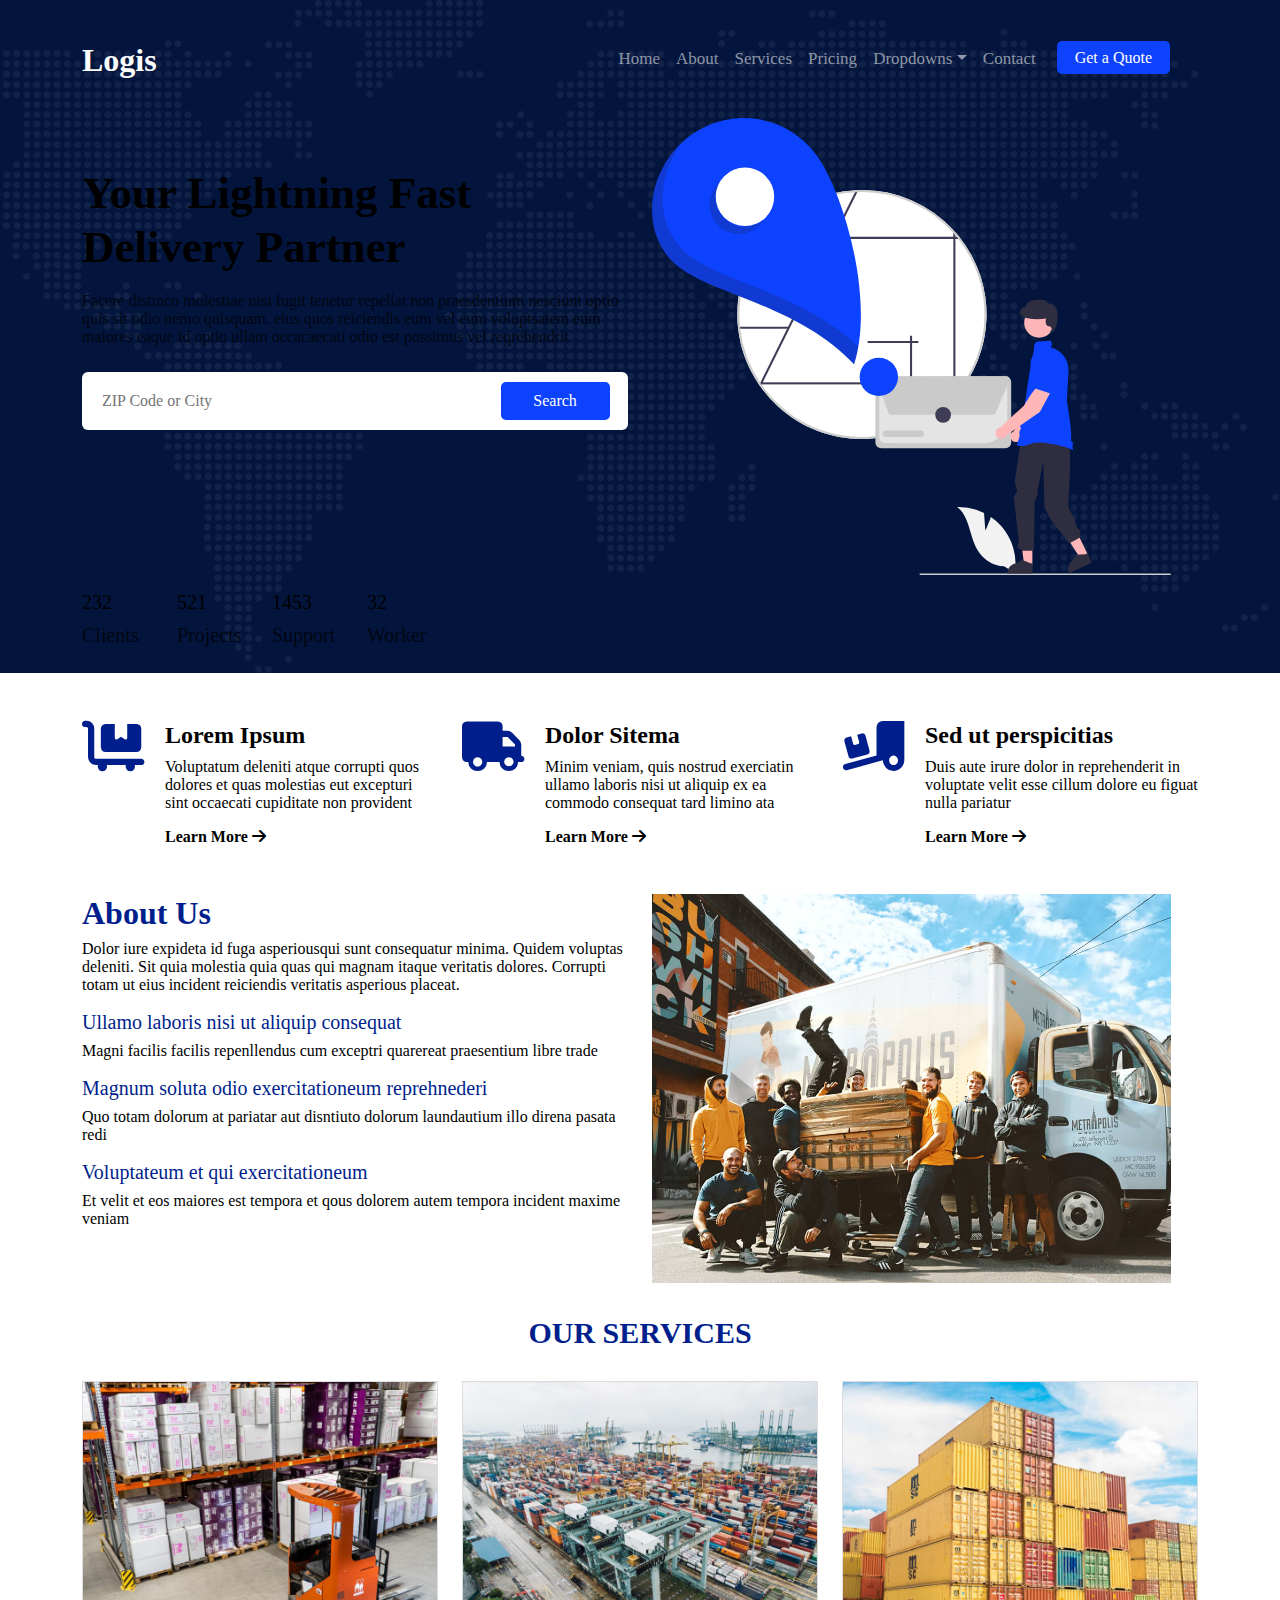
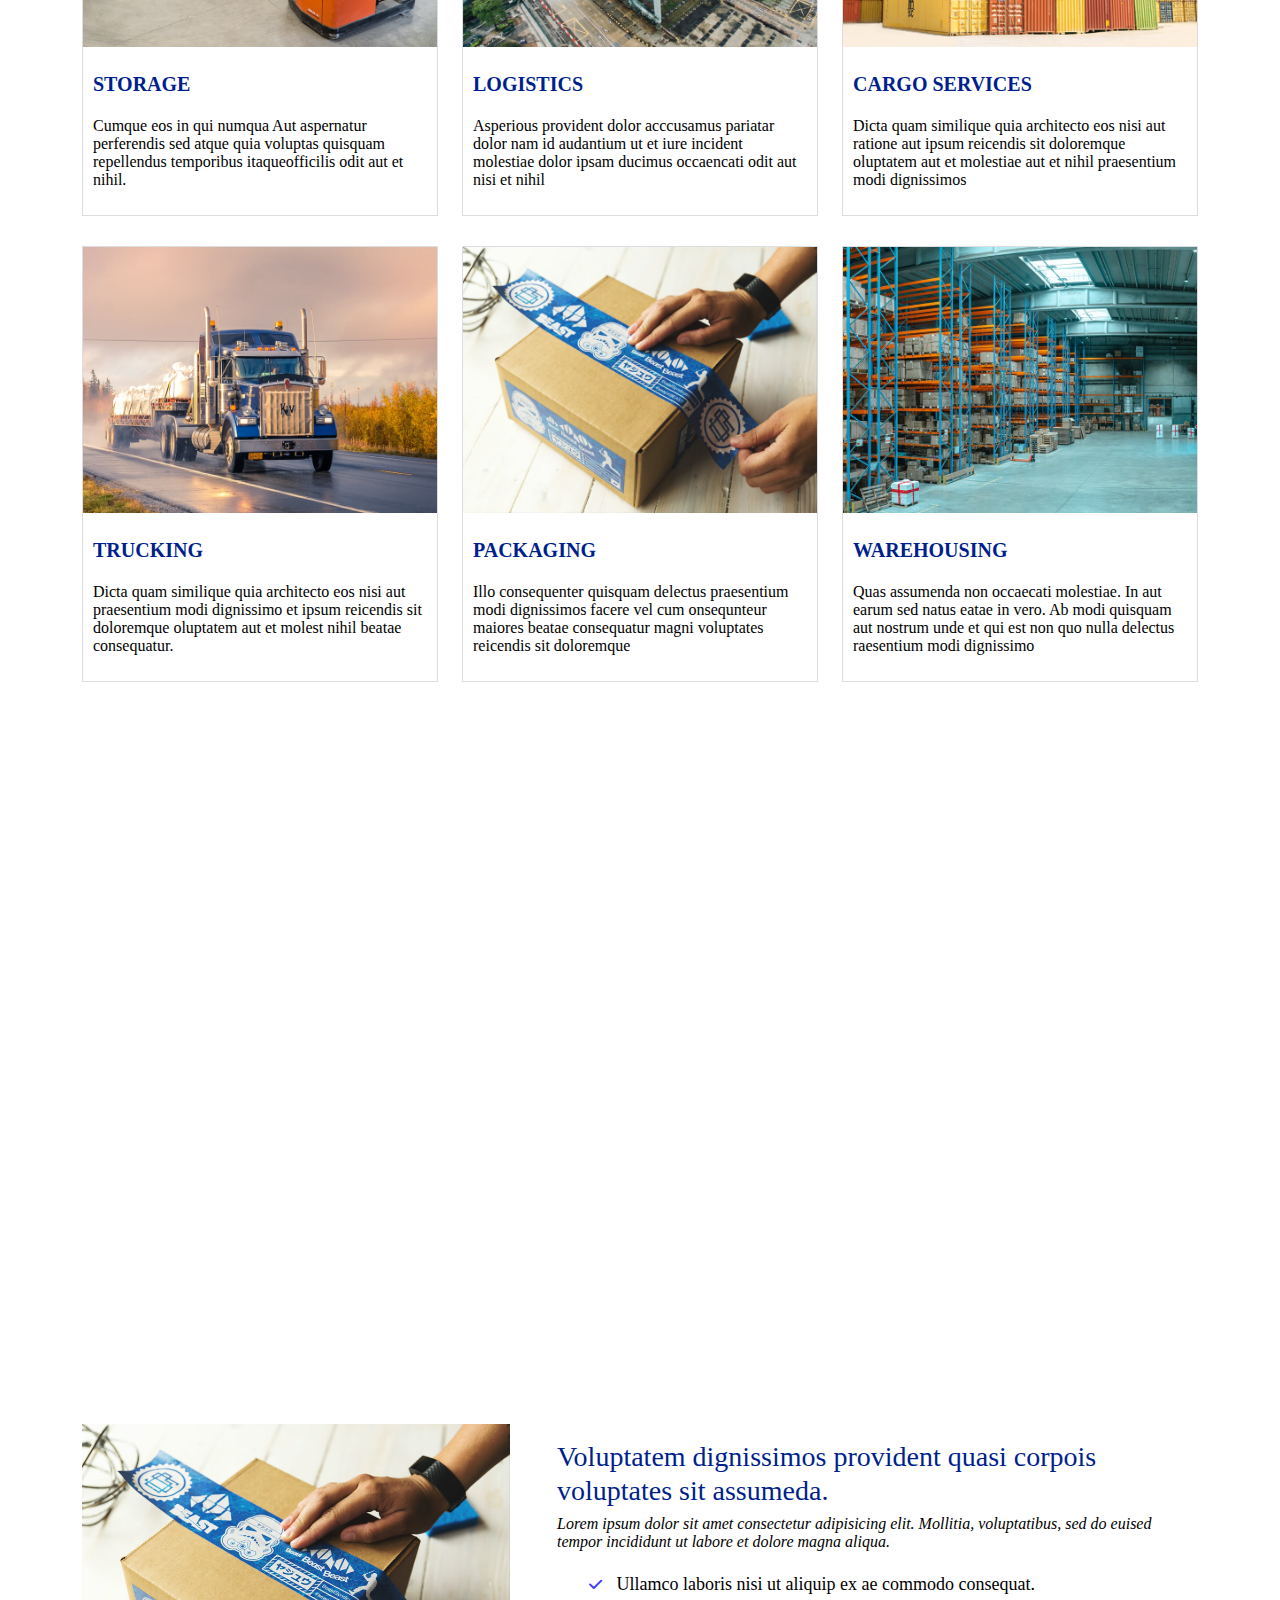
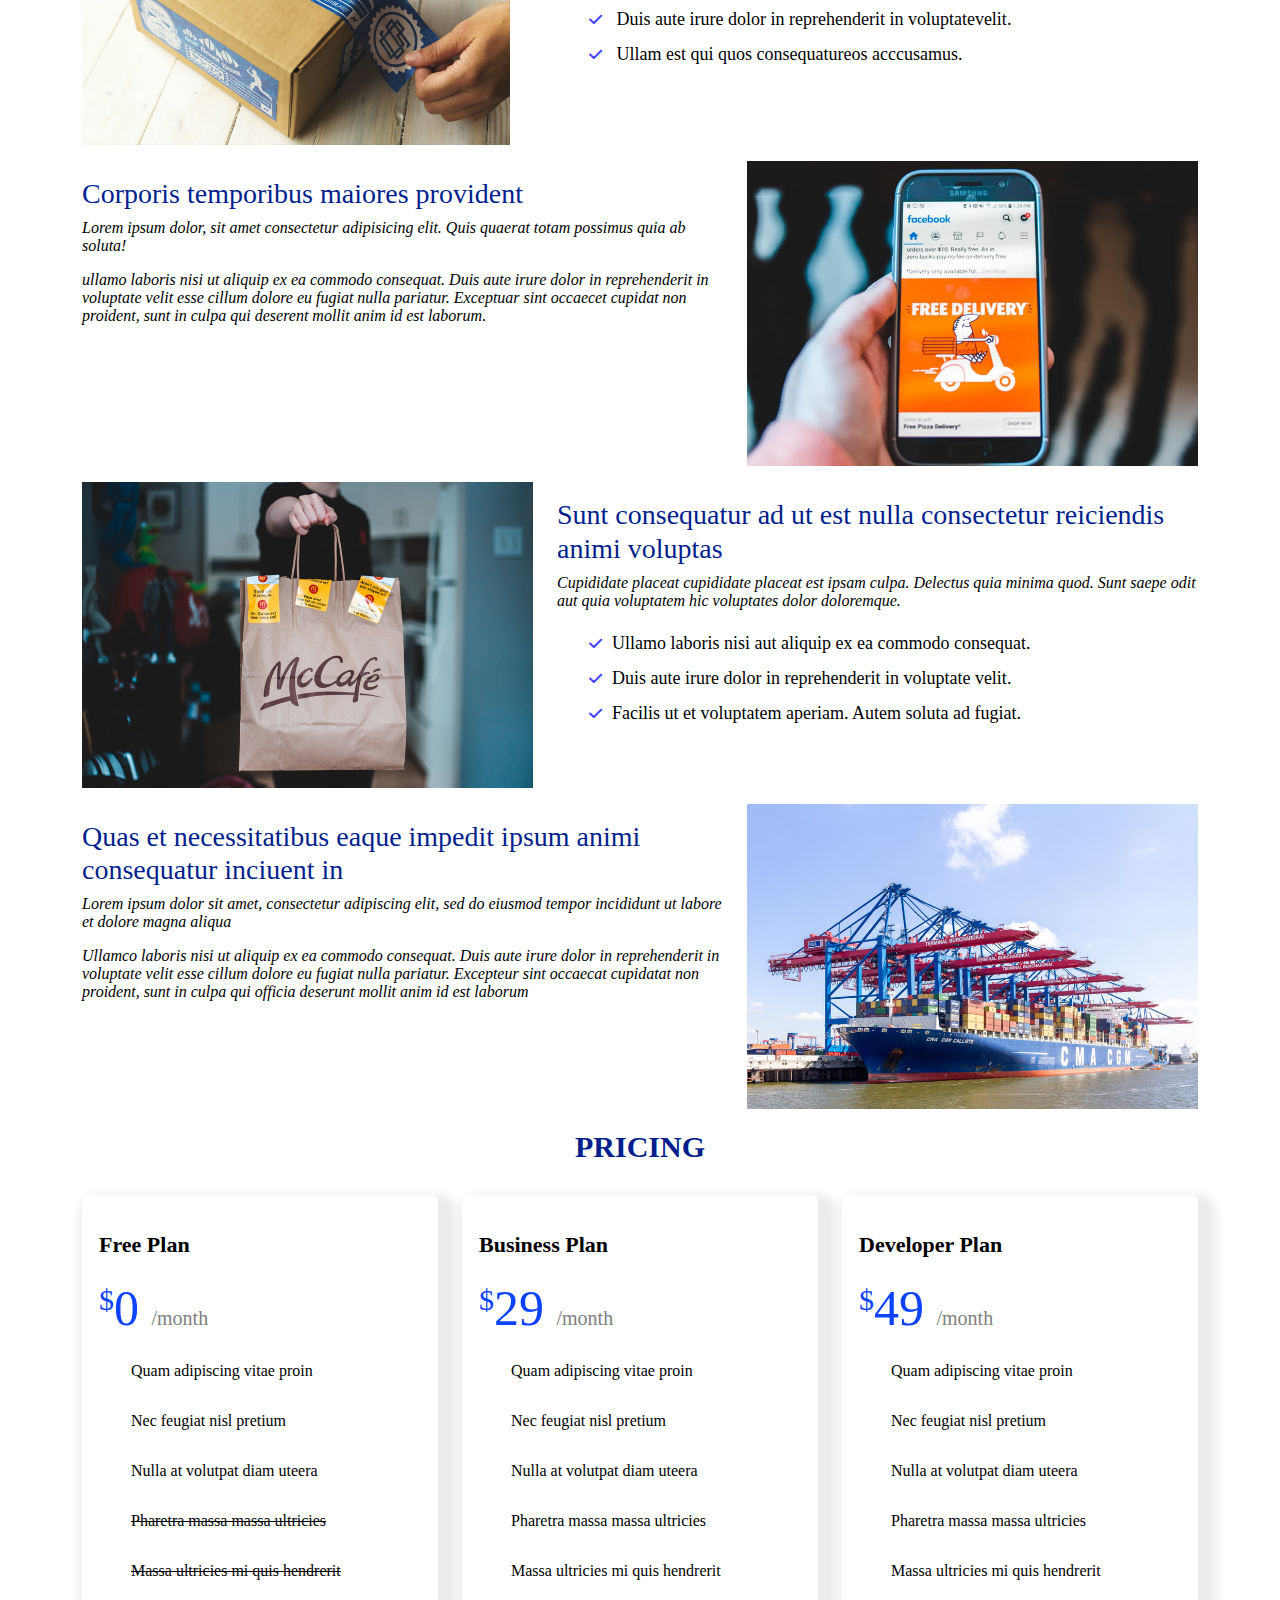
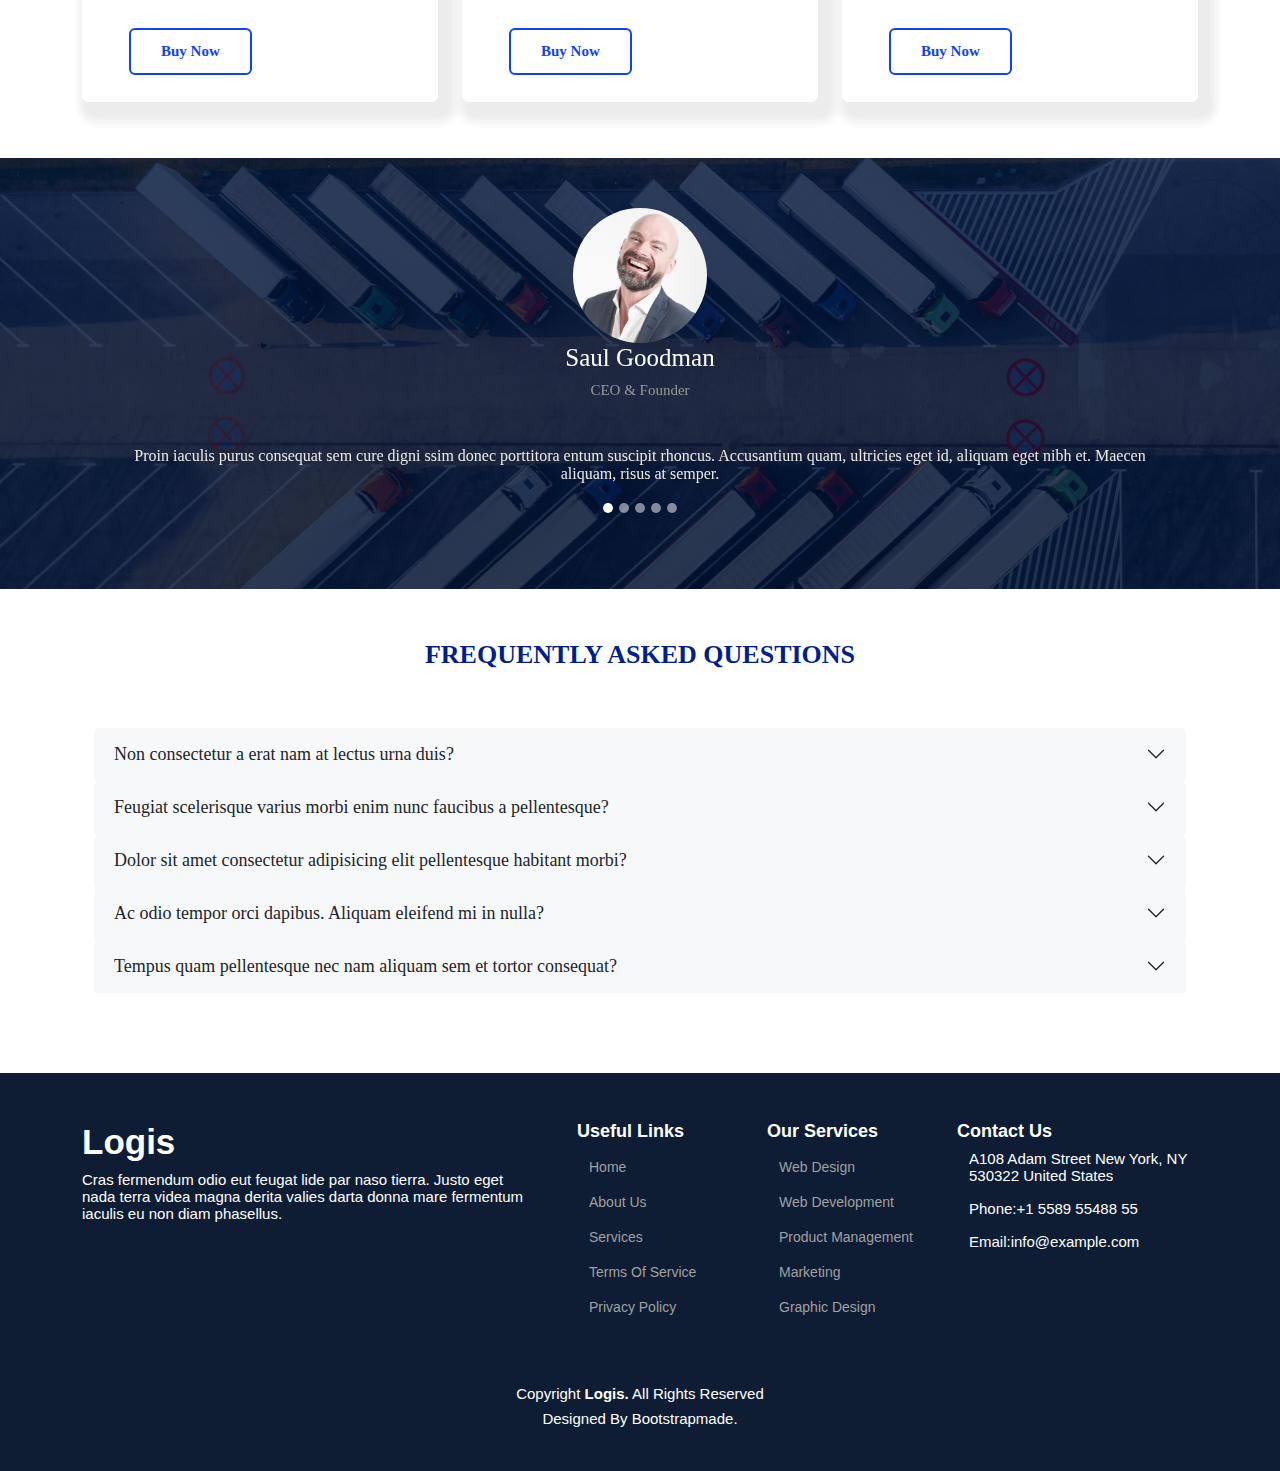
==== commit a27d57e3: "Update index.html" ====
--- a/index.html
+++ b/index.html
@@ -52,7 +52,7 @@
                 </div>
             </div>
         </nav>
-        <div class="container text-light>
+        <div class="container text-light">
             <div class="row ">
                 <div class="col-12 col-lg-6 col-md-12 col-sm-12 pb-4">
                     <h2 class="pt-5 ">Your lightning fast delivery partner</h2>
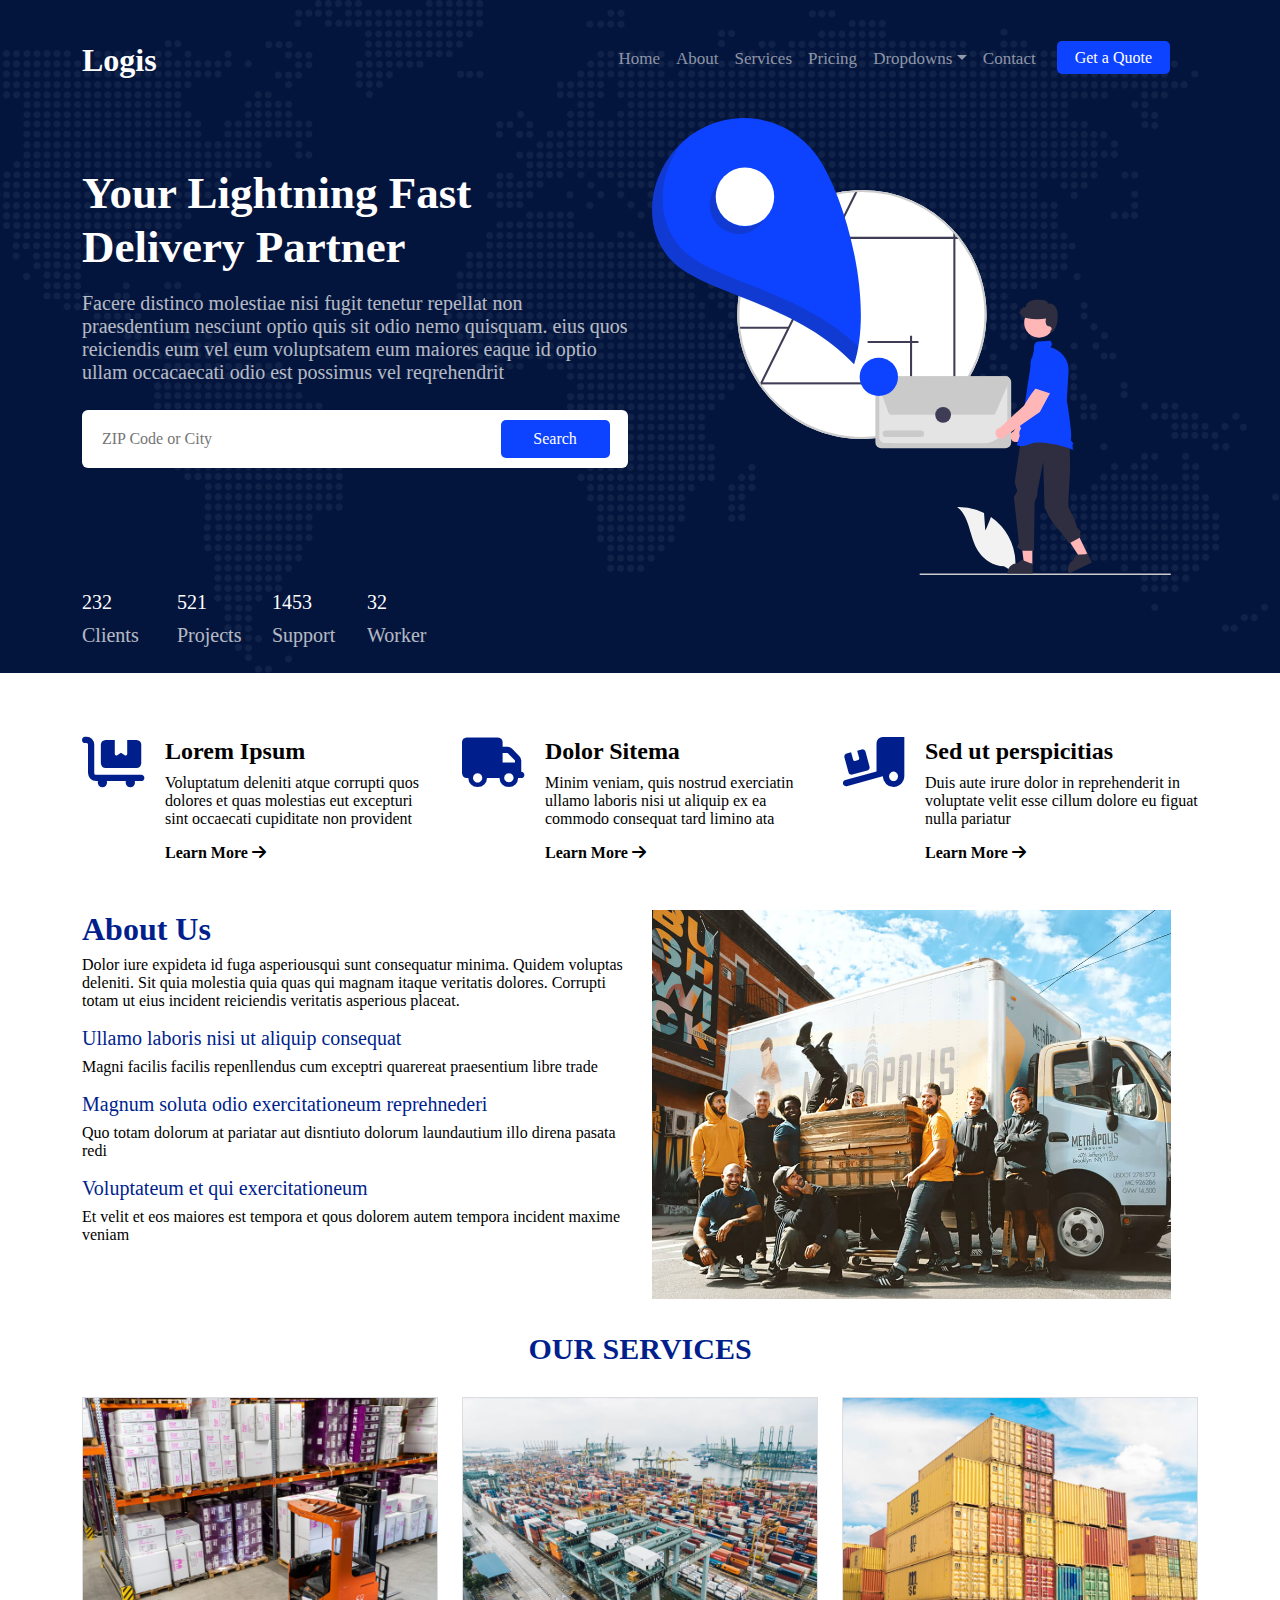
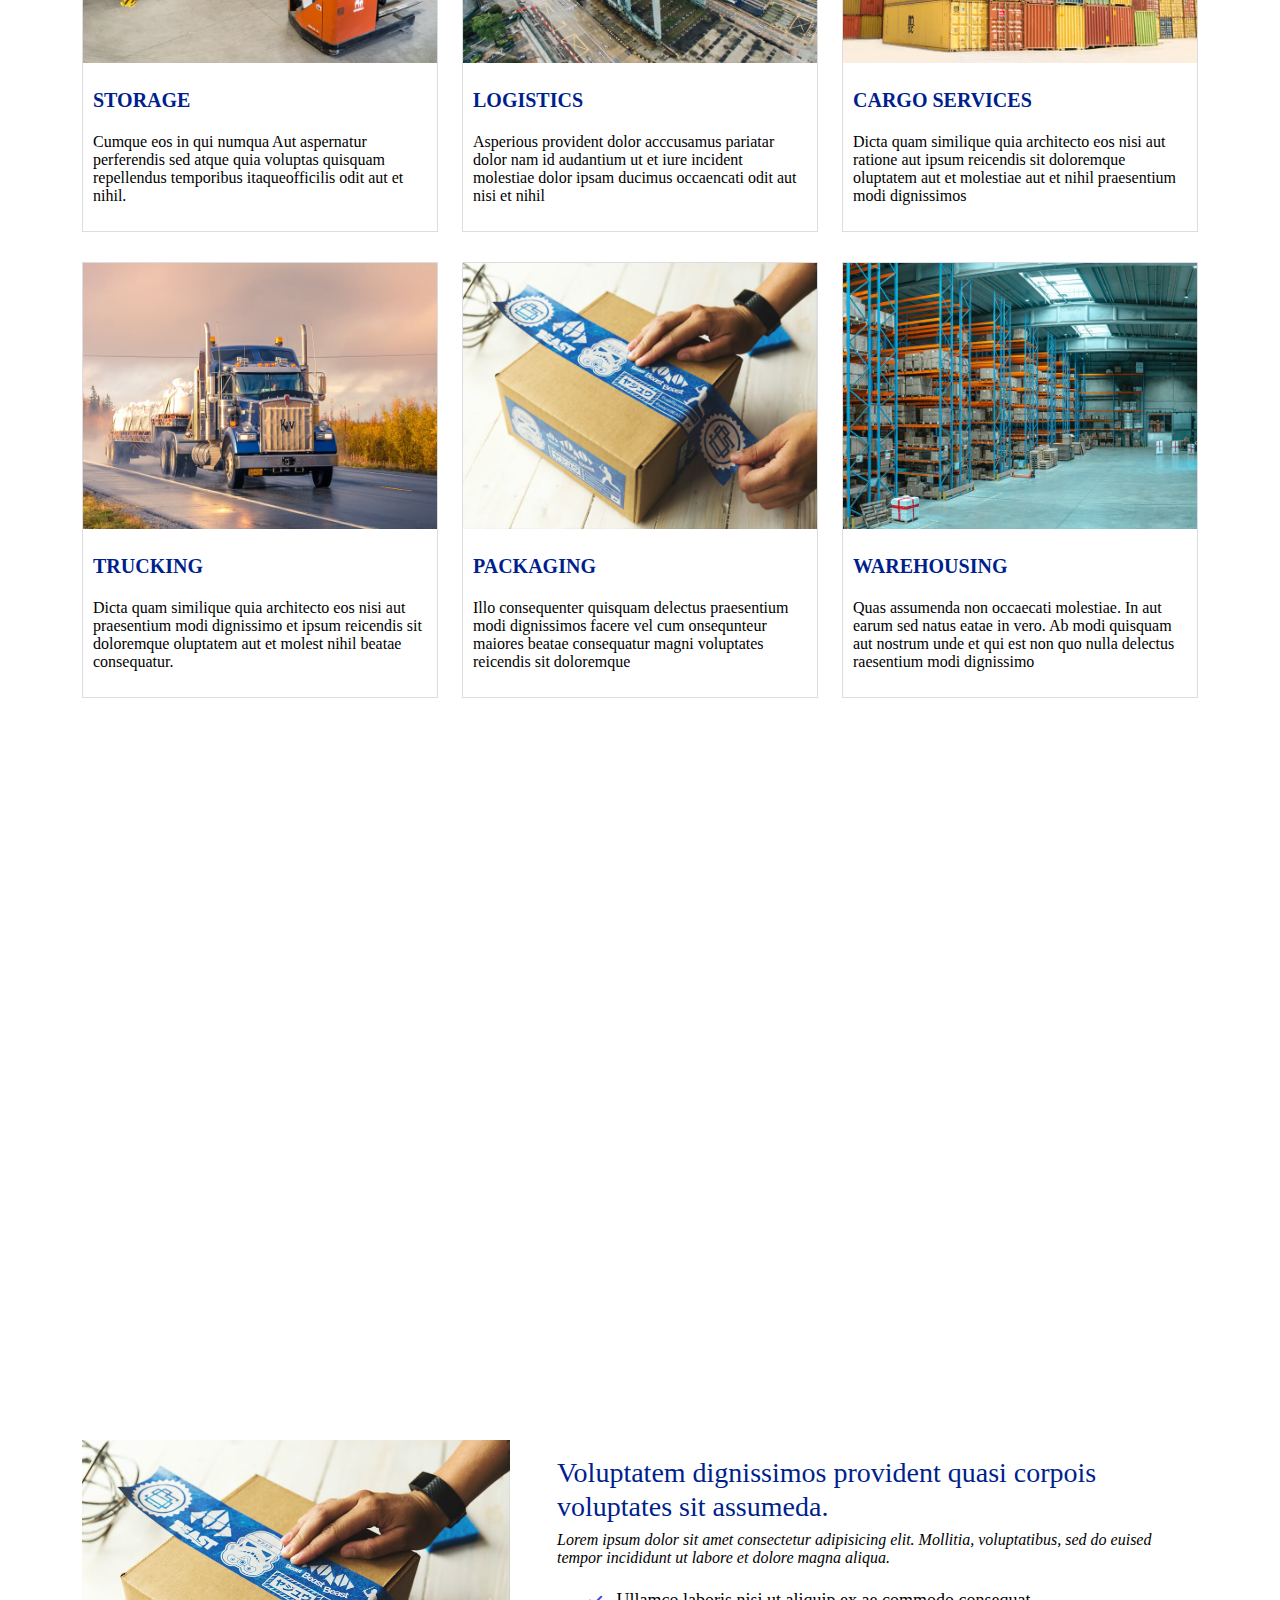
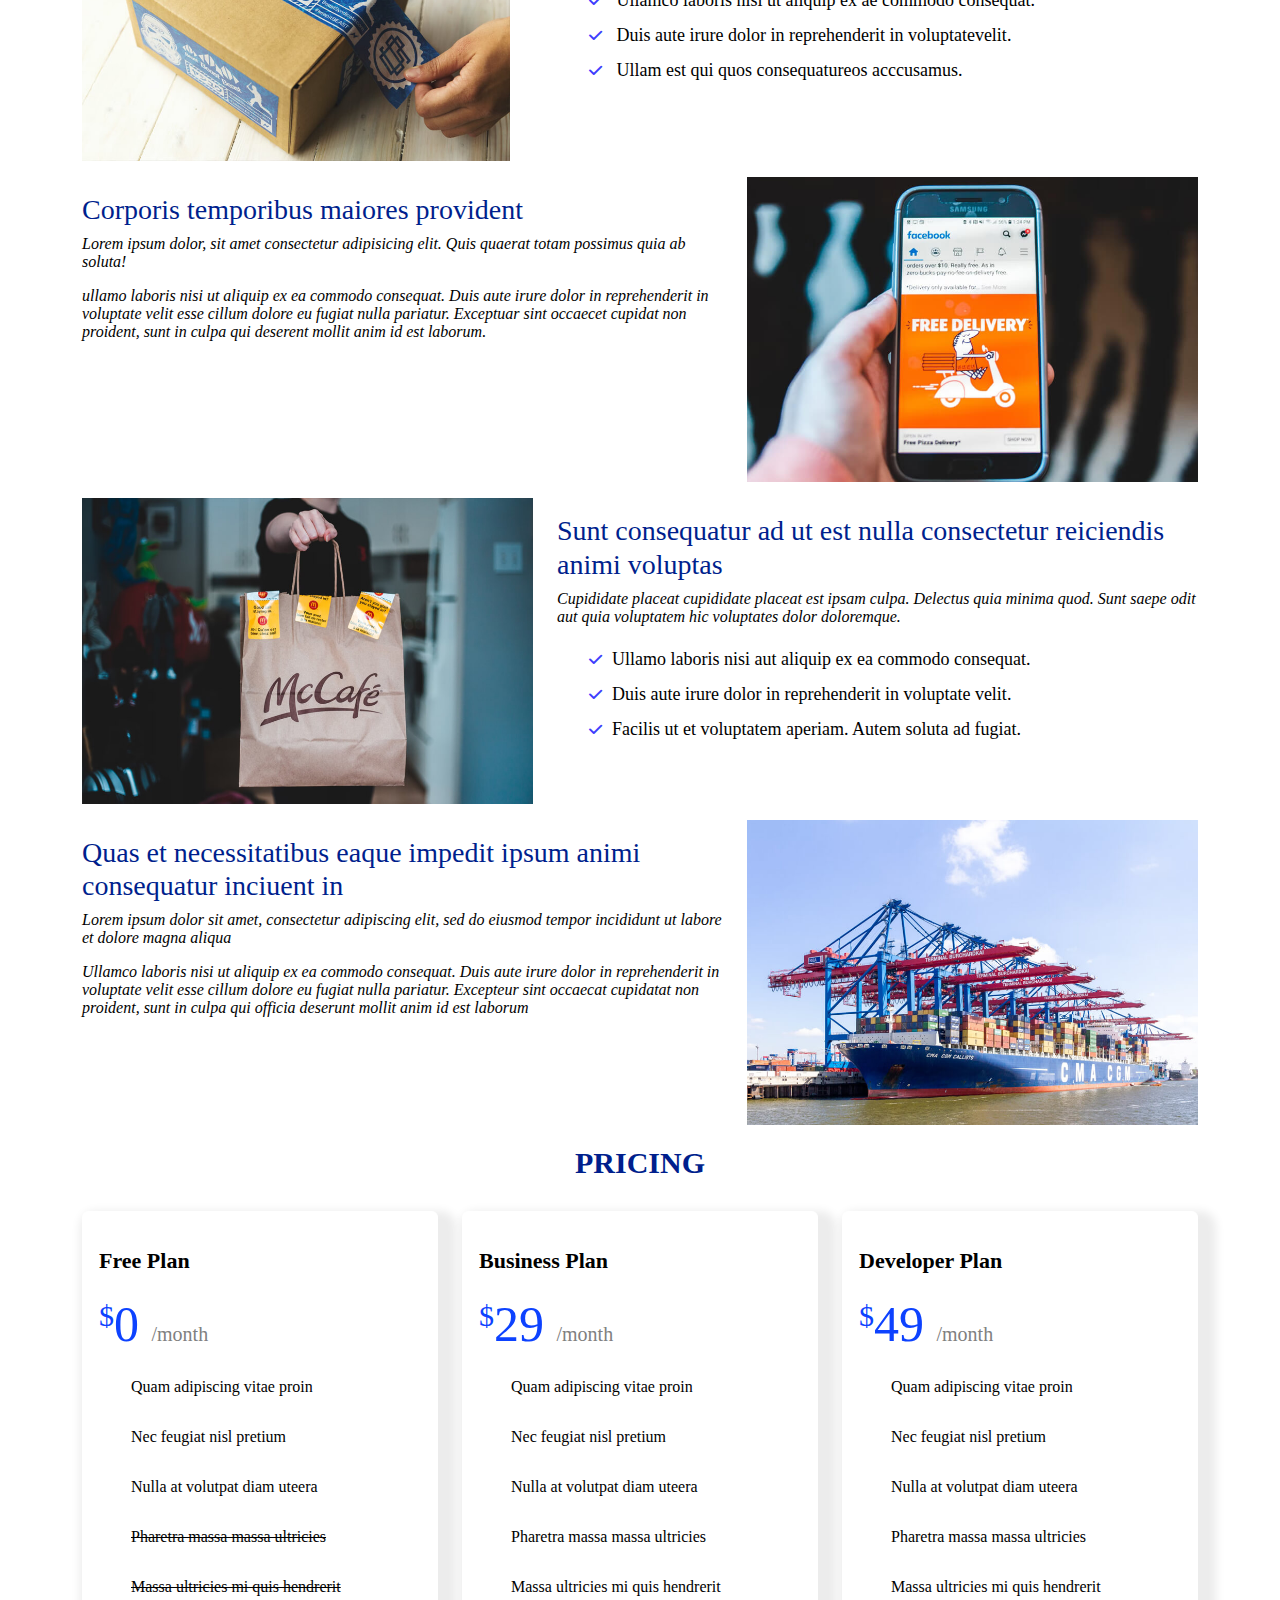
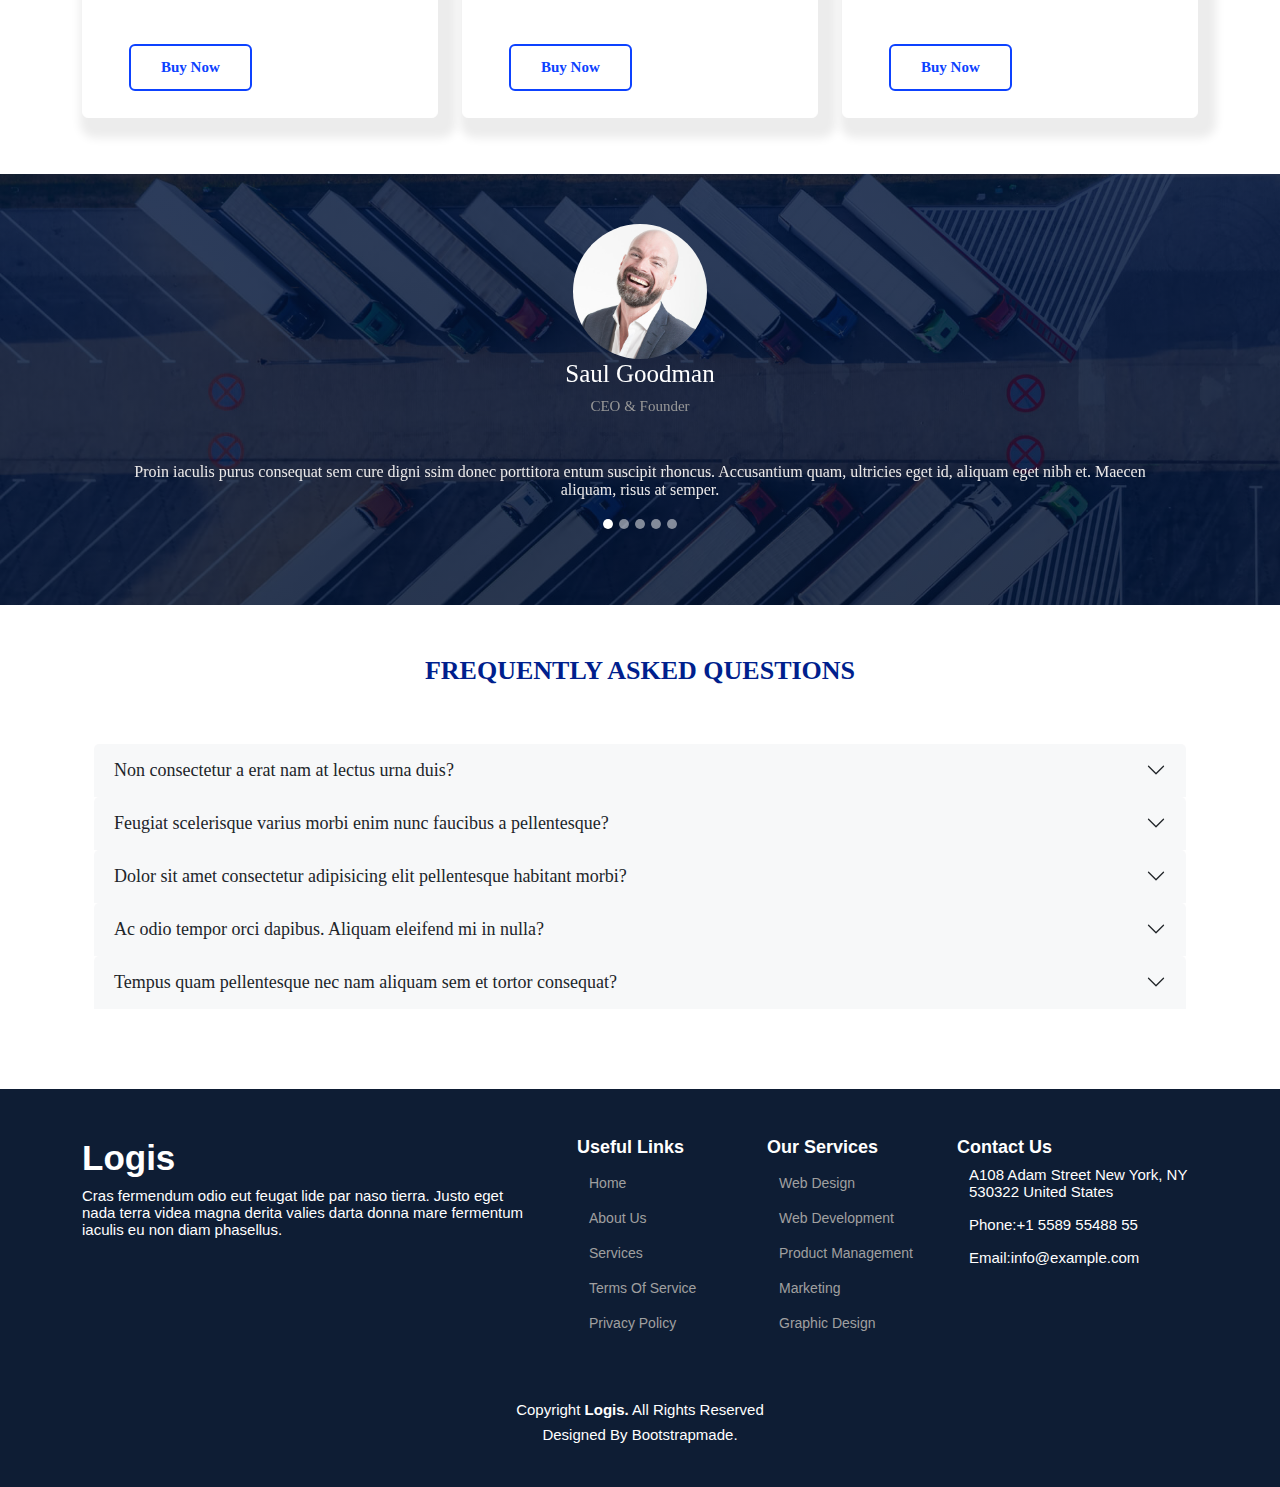
==== commit fee9be27: "Update index.html" ====
--- a/index.html
+++ b/index.html
@@ -52,10 +52,10 @@
                 </div>
             </div>
         </nav>
-        <div class="container text-light">
+        <div class="container">
             <div class="row ">
-                <div class="col-12 col-lg-6 col-md-12 col-sm-12 pb-4">
-                    <h2 class="pt-5 ">Your lightning fast delivery partner</h2>
+                <div class="col-12 col-lg-6 col-md-12 col-sm-12 pb-4 text-white">
+                    <h2 class="pt-5">Your lightning fast delivery partner</h2>
                     <p>Facere distinco molestiae nisi fugit tenetur repellat non praesdentium nesciunt optio quis sit
                         odio
                         nemo quisquam. eius quos reiciendis eum vel eum voluptsatem eum maiores eaque id optio ullam
@@ -71,7 +71,7 @@
                     <img src="hero-img.svg" alt="">
                 </div>
             </div>
-            <div class="row text-center text-lg-start">
+            <div class="row text-center text-lg-start text-white">
                 <div class="col-6 col-lg-1 col-md-6 col-sm-6 ">
                     <span class="fs-5 ">232</span>
                     <p class="fs-5 ">Clients</p>
@@ -94,7 +94,7 @@
     <section class="start">
         <div class="container">
             <div class="row pt-5">
-                <div class="col-12 col-lg-4 col-md-12 col-sm-12 d-flex">
+                <div class="col-12 col-lg-4 col-md-12 col-sm-12 d-flex mt-3">
                     <div class="div">
                         <i class="fa-solid fa-cart-flatbed"></i>
                     </div>
@@ -107,7 +107,7 @@
                         <a href="">Learn More <i class="fa-solid fa-arrow-right"></i></a>
                     </div>
                 </div>
-                <div class="col-12 col-lg-4 col-md-12 col-sm-12 d-flex">
+                <div class="col-12 col-lg-4 col-md-12 col-sm-12 d-flex mt-3">
                     <div class="div">
                         <i class="fa-solid fa-truck"></i>
                     </div>
@@ -119,7 +119,7 @@
                         <a href="">Learn More <i class="fa-solid fa-arrow-right"></i></a>
                     </div>
                 </div>
-                <div class="col-12 col-lg-4 col-md-12 col-sm-12 d-flex">
+                <div class="col-12 col-lg-4 col-md-12 col-sm-12 d-flex mt-3">
                     <div class="div">
                         <i class="fa-solid fa-truck-ramp-box"></i>
                     </div>
--- a/style.css
+++ b/style.css
@@ -46,28 +46,11 @@
     line-height: 34px;
 }
 
-/* .navbar #off .btn a {
-    padding: 10px 67px;
-    font-weight: 400;
-
-} */
-
 form .input {
     /* width: 50%; */
     background-color: white;
     border-radius: 6px;
 }
-
-/* .banner .input button {
-    background-color: red;
-    width: 30%;
-    padding: 10px 10px;
-    margin: 1px;
-} */
-
-/* .banner .input input {
-    width: 65%;
-} */
 
 form .input input {
     border: none;
@@ -89,18 +72,22 @@
 }
 
 .banner p {
-    font-size: 16px;
+    font-size: 20px;
     opacity: 0.7;
     padding-top: 10px;
     padding-bottom: 10px;
+    color: white !important;
+}
+.banner span{
+    color: white !important;
 }
 
 .container h2 {
     text-transform: capitalize;
     font-weight: bold;
     font-size: 45px;
-}
-
+    color: white !important;
+}
 .start h3 {
     font-weight: 600;
 }
@@ -797,12 +784,6 @@
 
 }
 
-/* @media screen and (min-width:576px) {
-    .features {
-        margin: 1rem;
-    }
-} */
-
 
 @media screen and (max-width:320px) {
     .about {
@@ -890,7 +871,7 @@
 
     .quote .img {
         width: 95%;
-        height: 80vh;
-        margin: 10px;
-    }
-}
+        height: 60vh;
+        margin: 12px;
+    }
+}
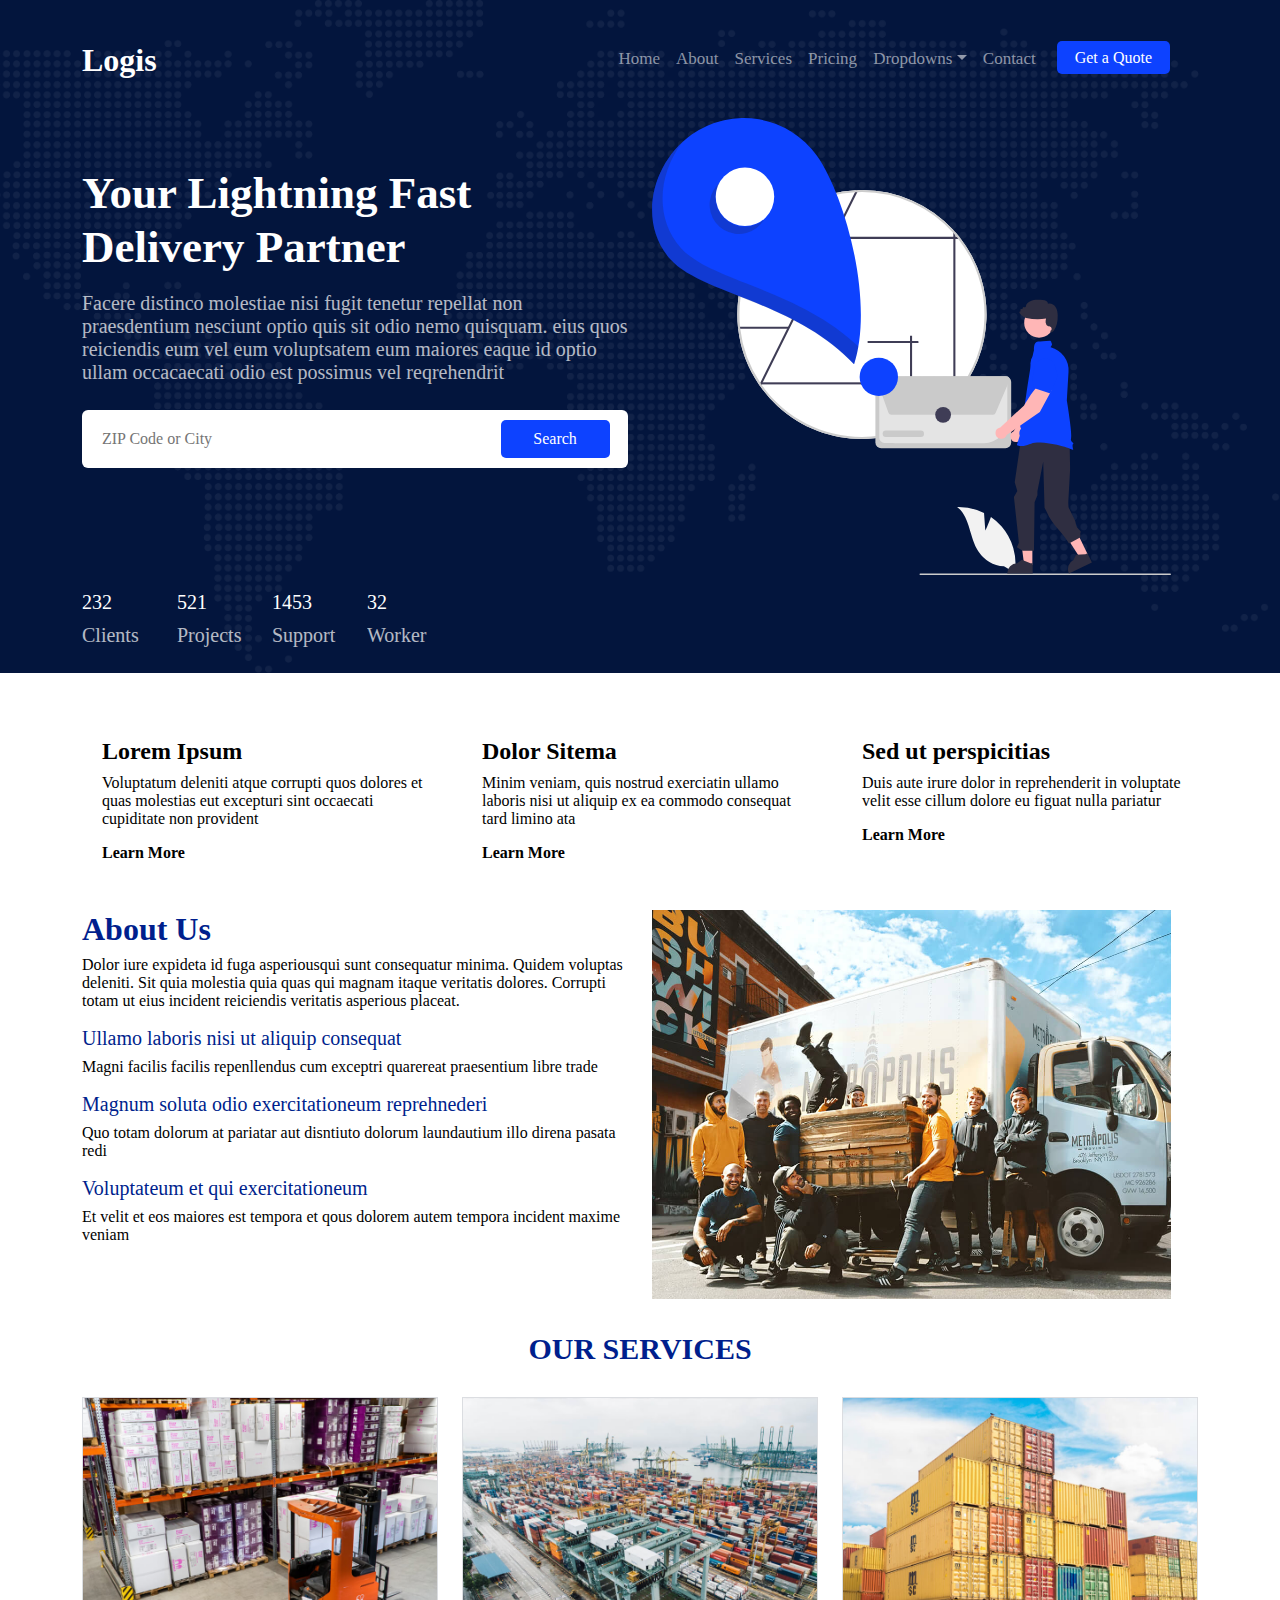
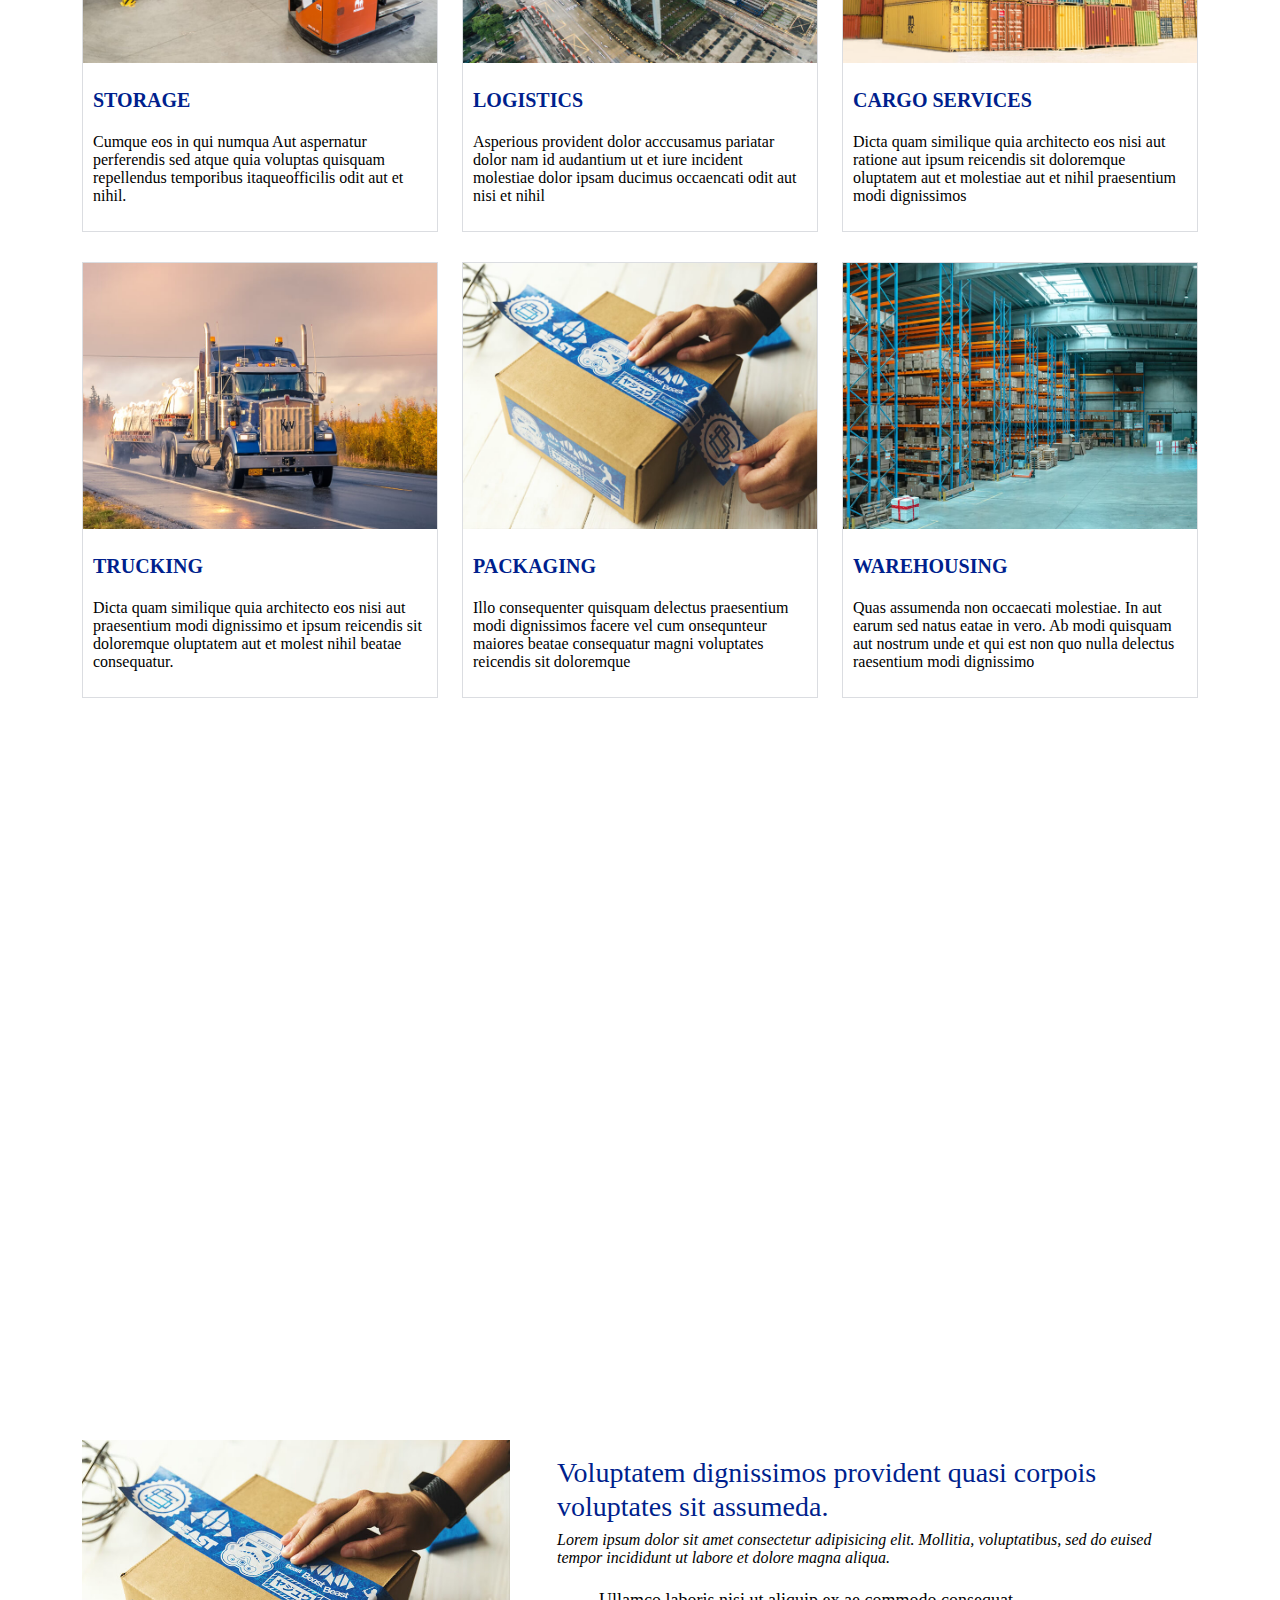
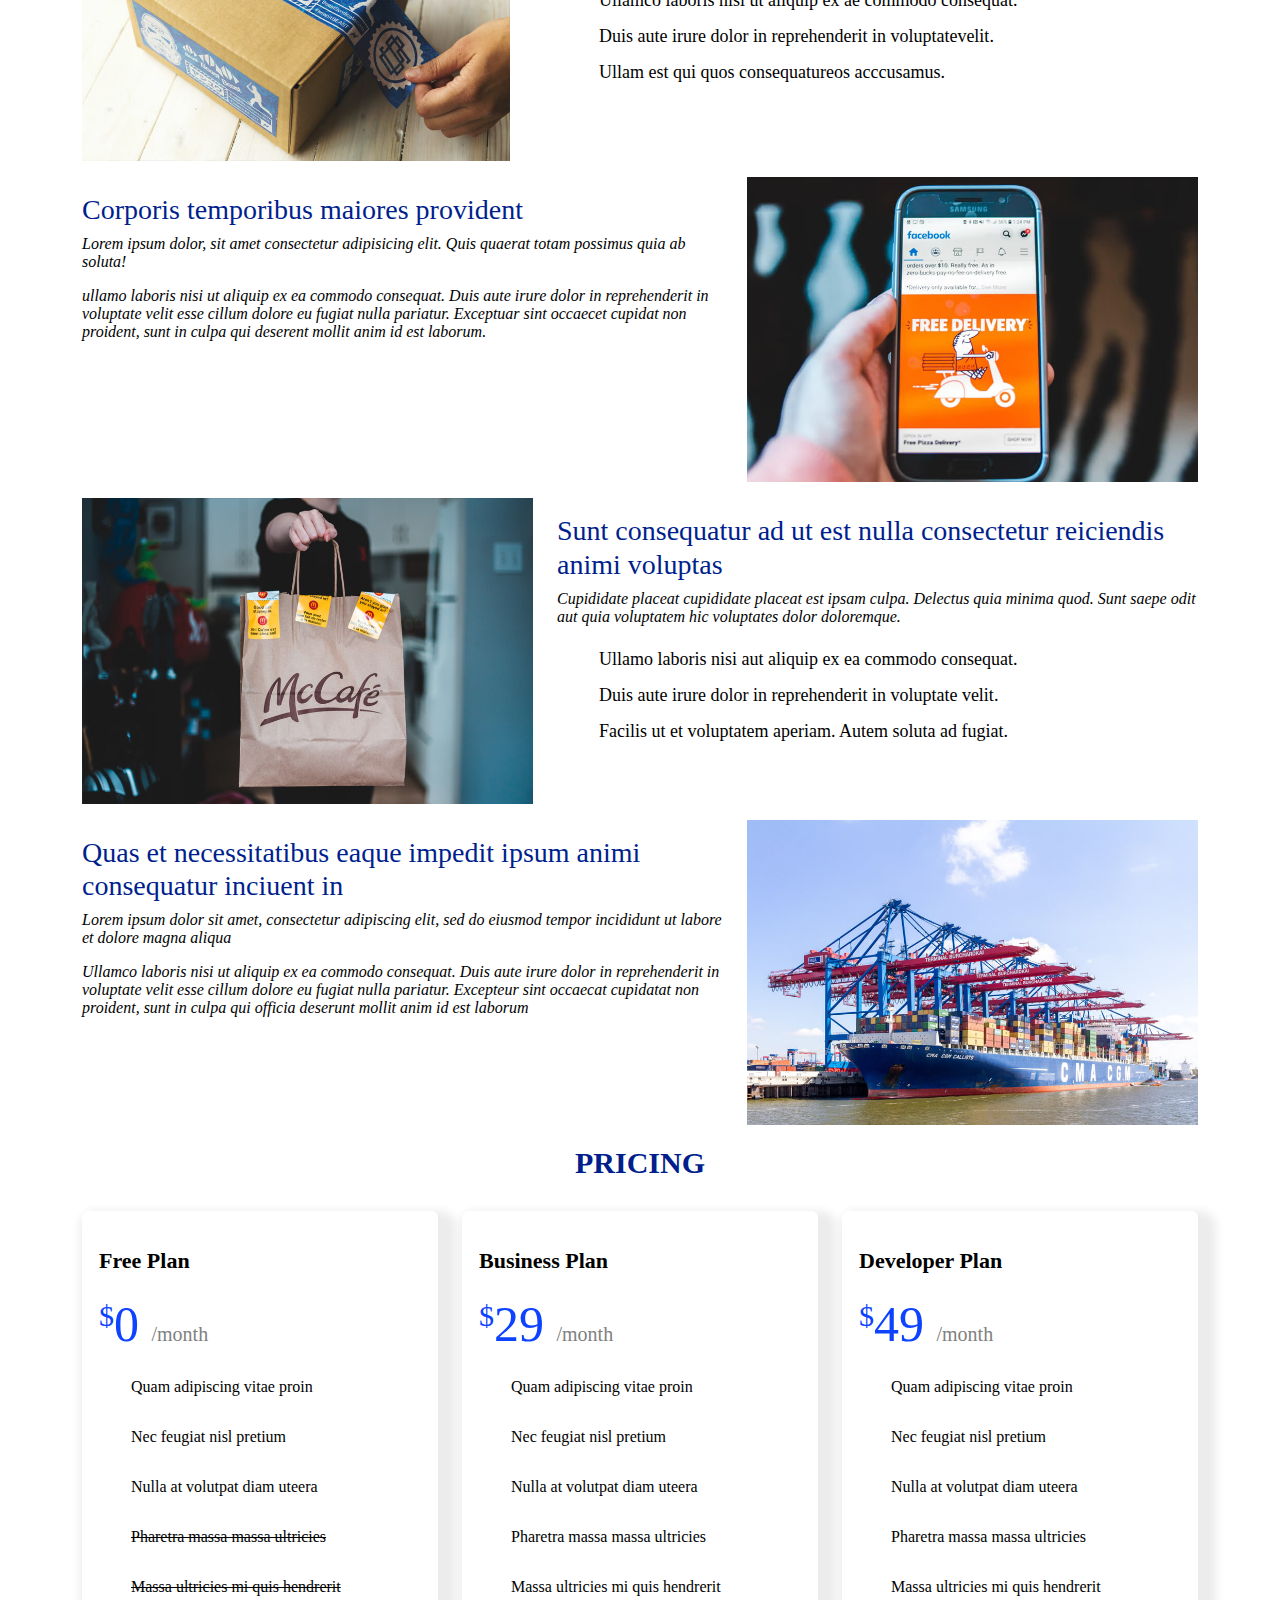
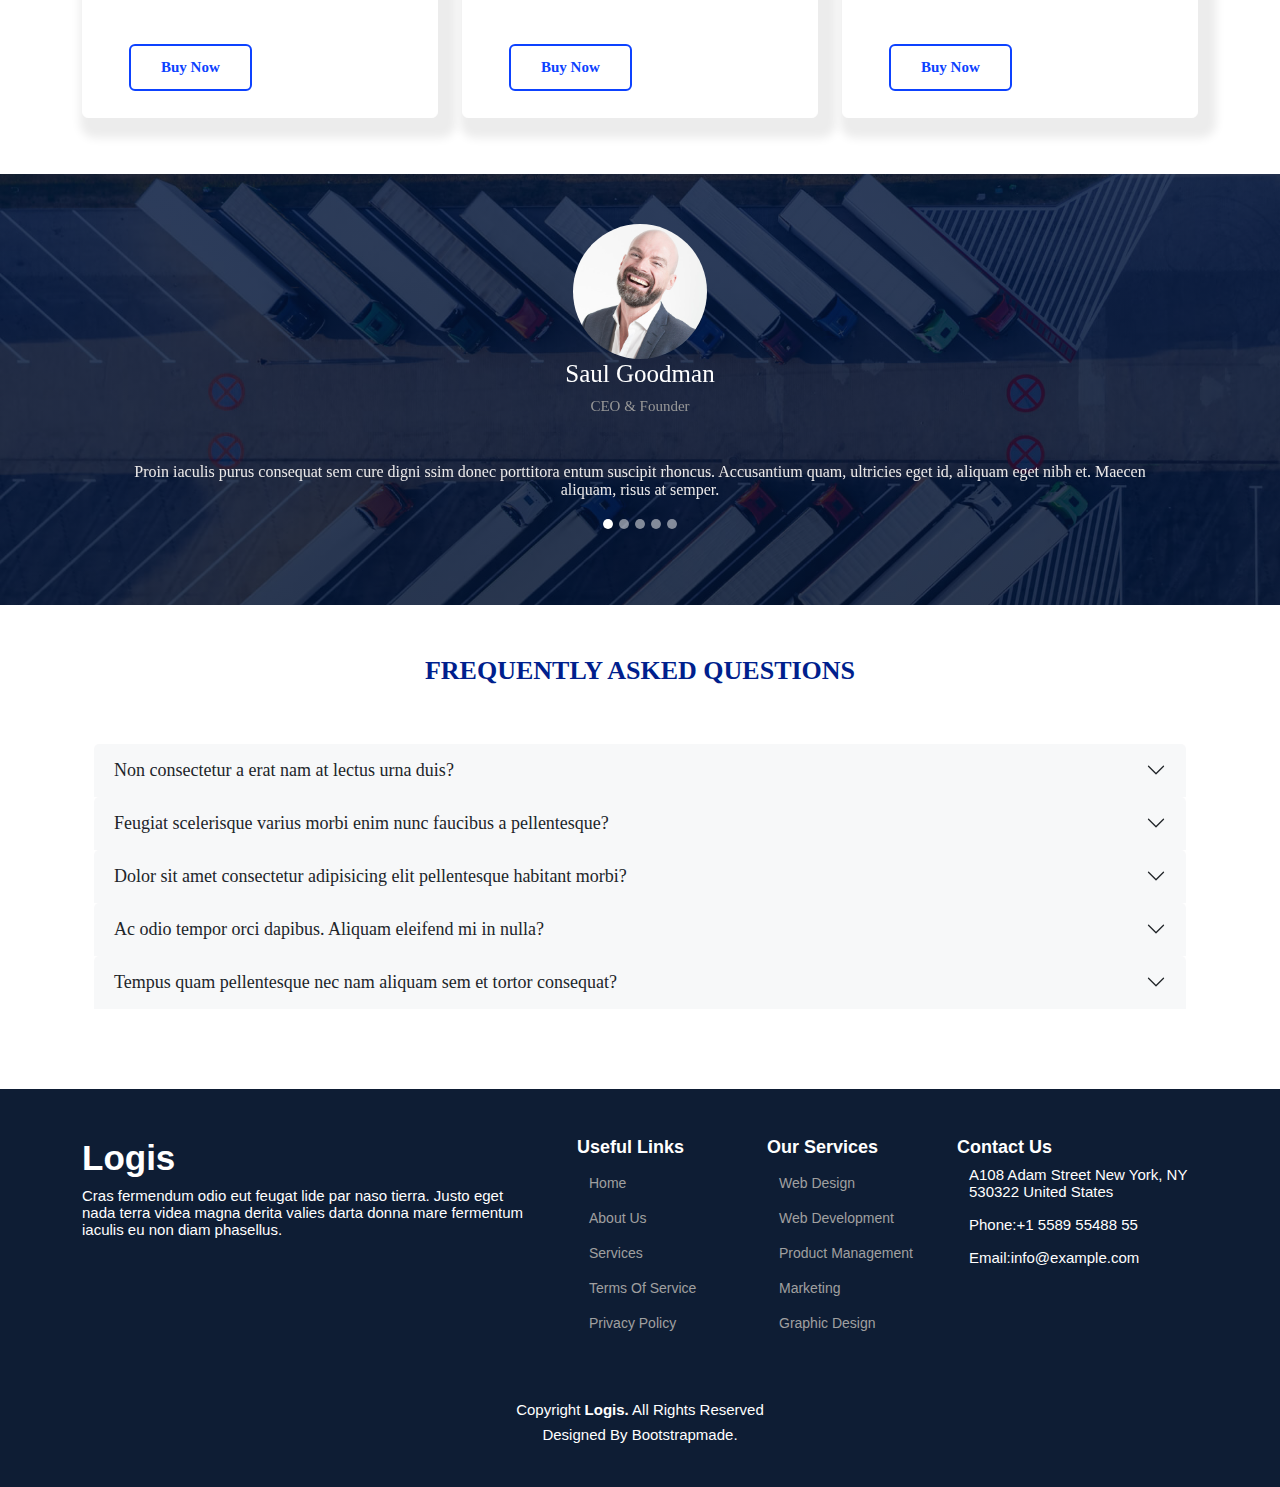
==== commit 43cc7d9f: "Update index.html" ====
--- a/index.html
+++ b/index.html
@@ -7,7 +7,8 @@
     <meta name="viewport" content="width=device-width, initial-scale=1.0">
     <link rel="stylesheet" href="style.css">
     <link rel="stylesheet" href="main.css">
-    <link rel="stylesheet" href="https://cdnjs.cloudflare.com/ajax/libs/font-awesome/6.2.0/css/all.min.css">
+    <link rel="stylesheet" href="https://cdnjs.cloudflare.com/ajax/libs/font-awesome/6.4.0/css/all.min.css" integrity="sha512-iecdLmaskl7CVkqkXNQ/ZH/XLlvWZOJyj7
+     Yy7tcenmpD1ypASozpmT/E0iPtmFIB46ZmdtAc9eNBvH0H/ZpiBw==" crossorigin="anonymous" referrerpolicy="no-referrer" />
     <title>Logis Bootstrapmade</title>
 </head>
 
@@ -145,14 +146,17 @@
                         reiciendis
                         veritatis asperious placeat. </p>
                     <div class="col">
+                        <i class="fa-duotone fa-grid-2"></i>
                         <h5>Ullamo laboris nisi ut aliquip consequat</h5>
                         <p>Magni facilis facilis repenllendus cum exceptri quarereat praesentium libre trade </p>
                     </div>
                     <div class="col">
+                        <i class="fa-duotone fa-grid-2"></i>
                         <h5>Magnum soluta odio exercitationeum reprehnederi</h5>
                         <p>Quo totam dolorum at pariatar aut disntiuto dolorum laundautium illo direna pasata redi </p>
                     </div>
                     <div class="col">
+                        <i class="fa-duotone fa-grid-2"></i>
                         <h5>Voluptateum et qui exercitationeum </h5>
                         <p>Et velit et eos maiores est tempora et qous dolorem autem tempora incident maxime veniam </p>
                     </div>
